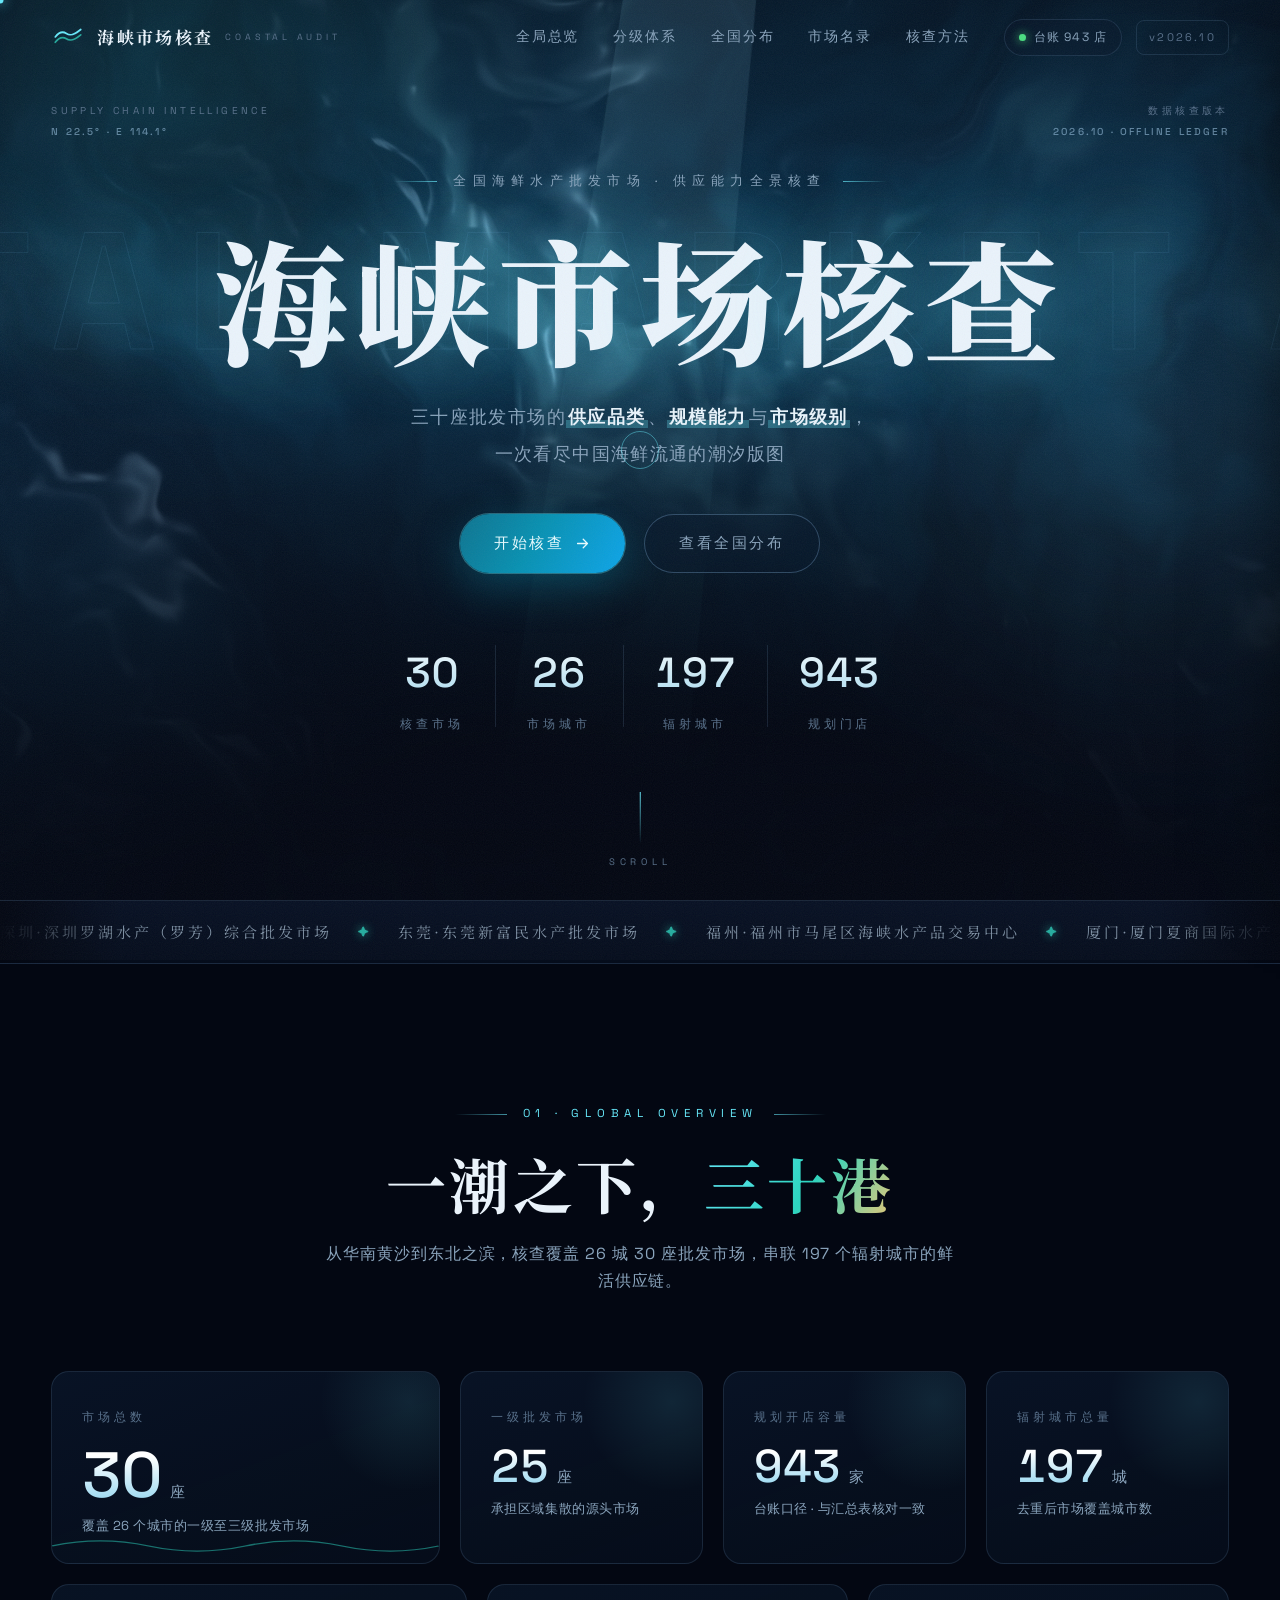
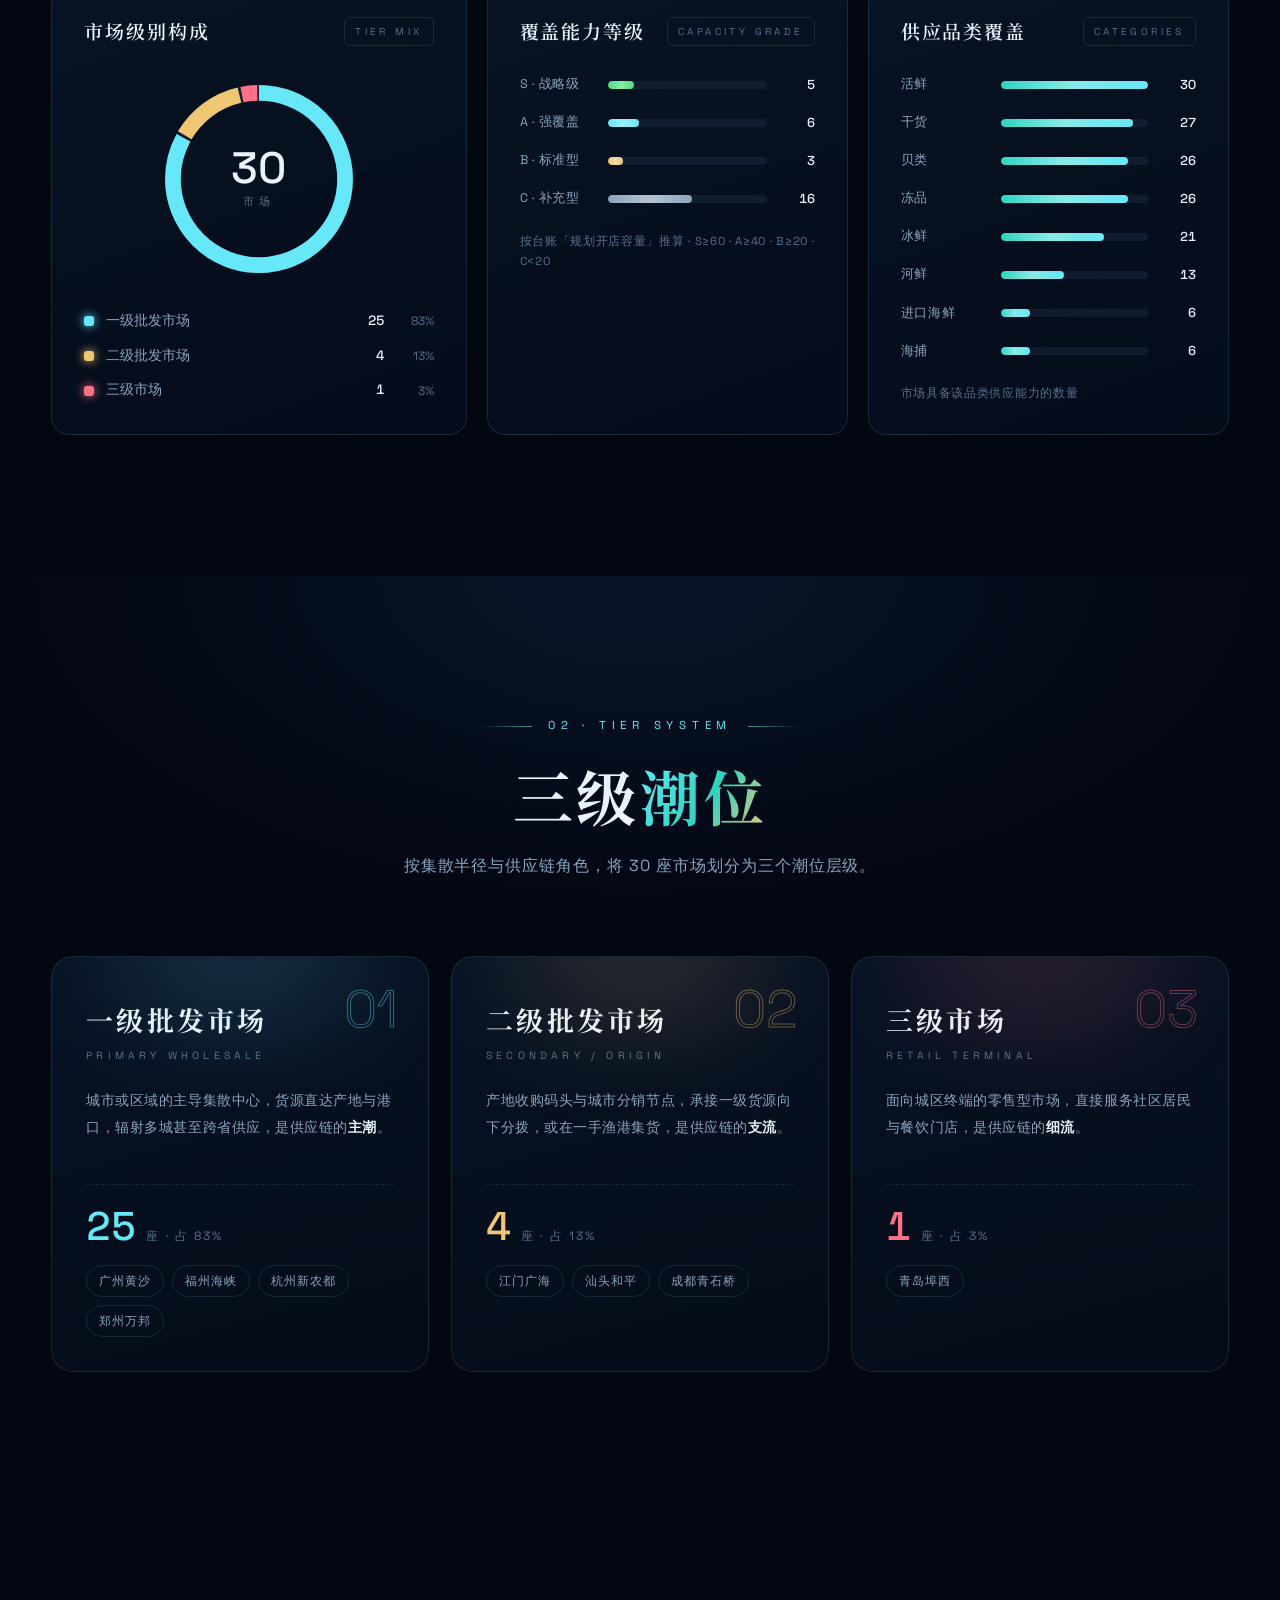
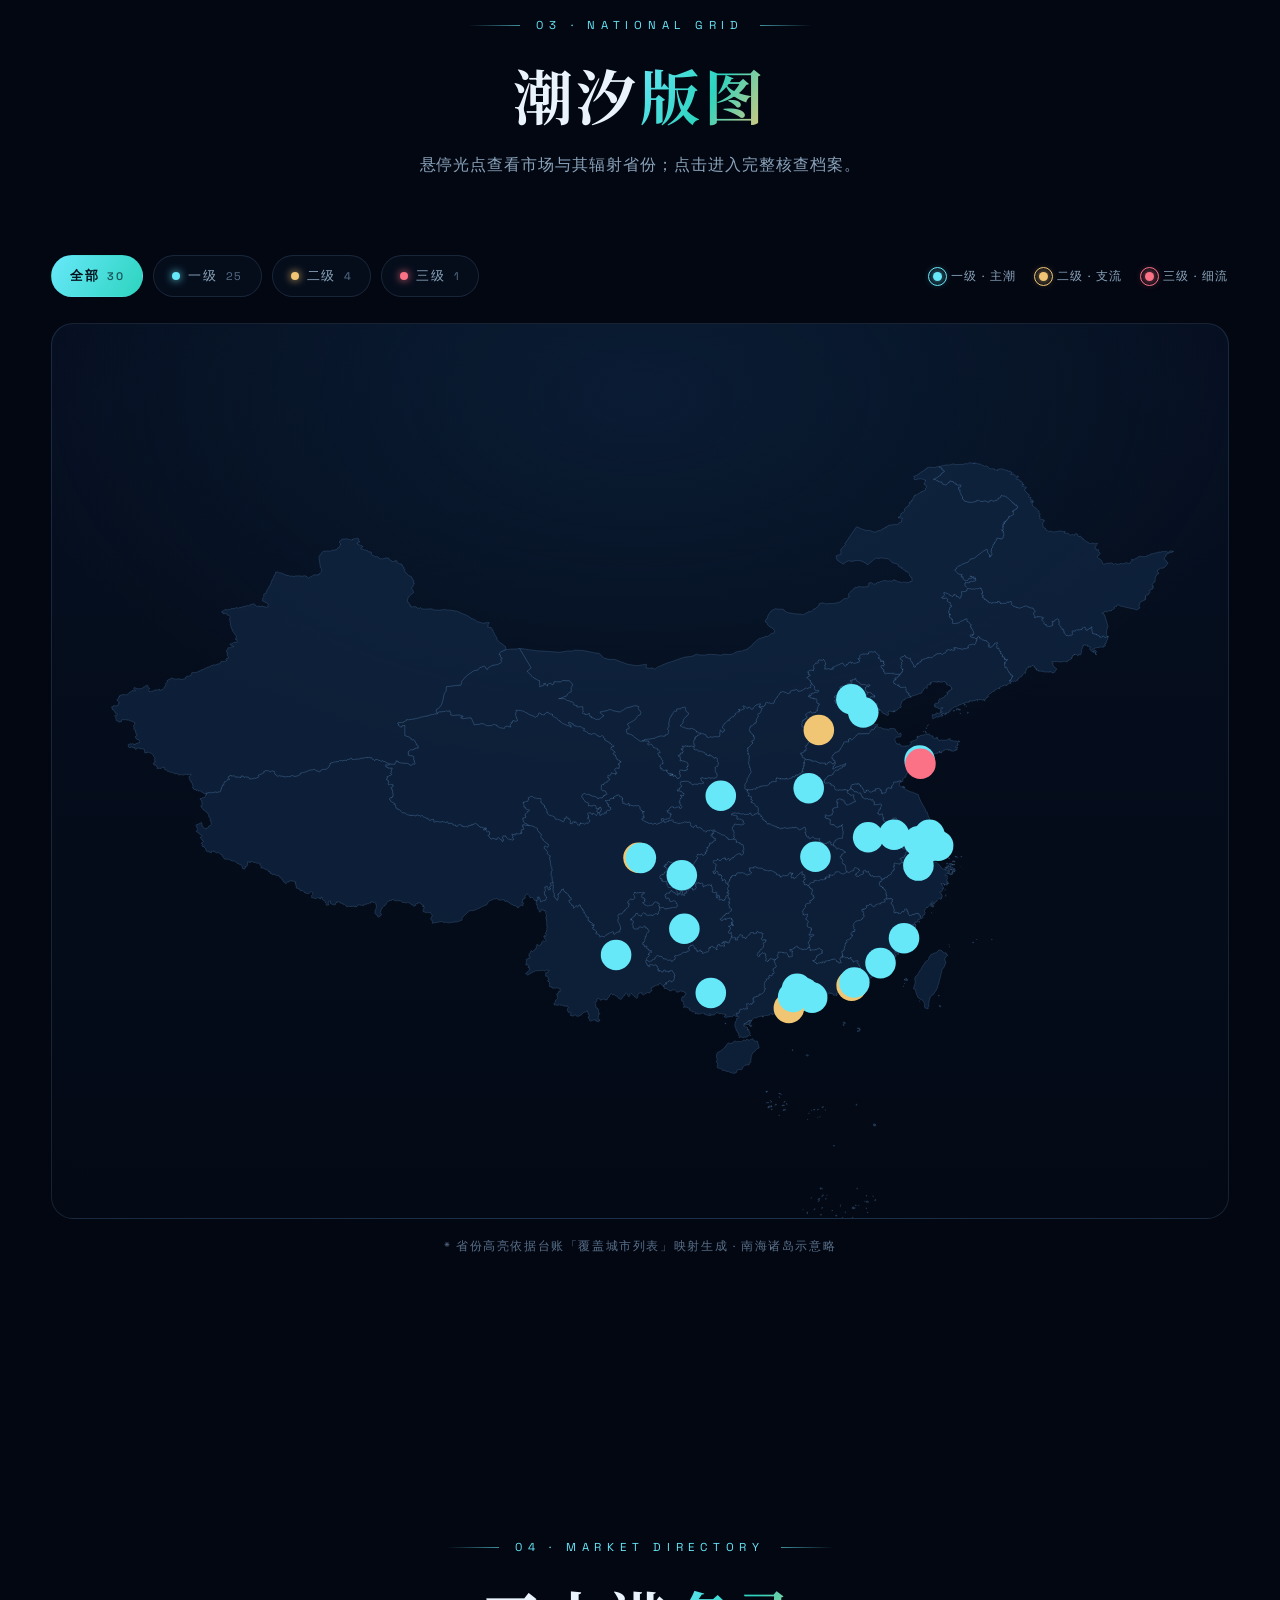
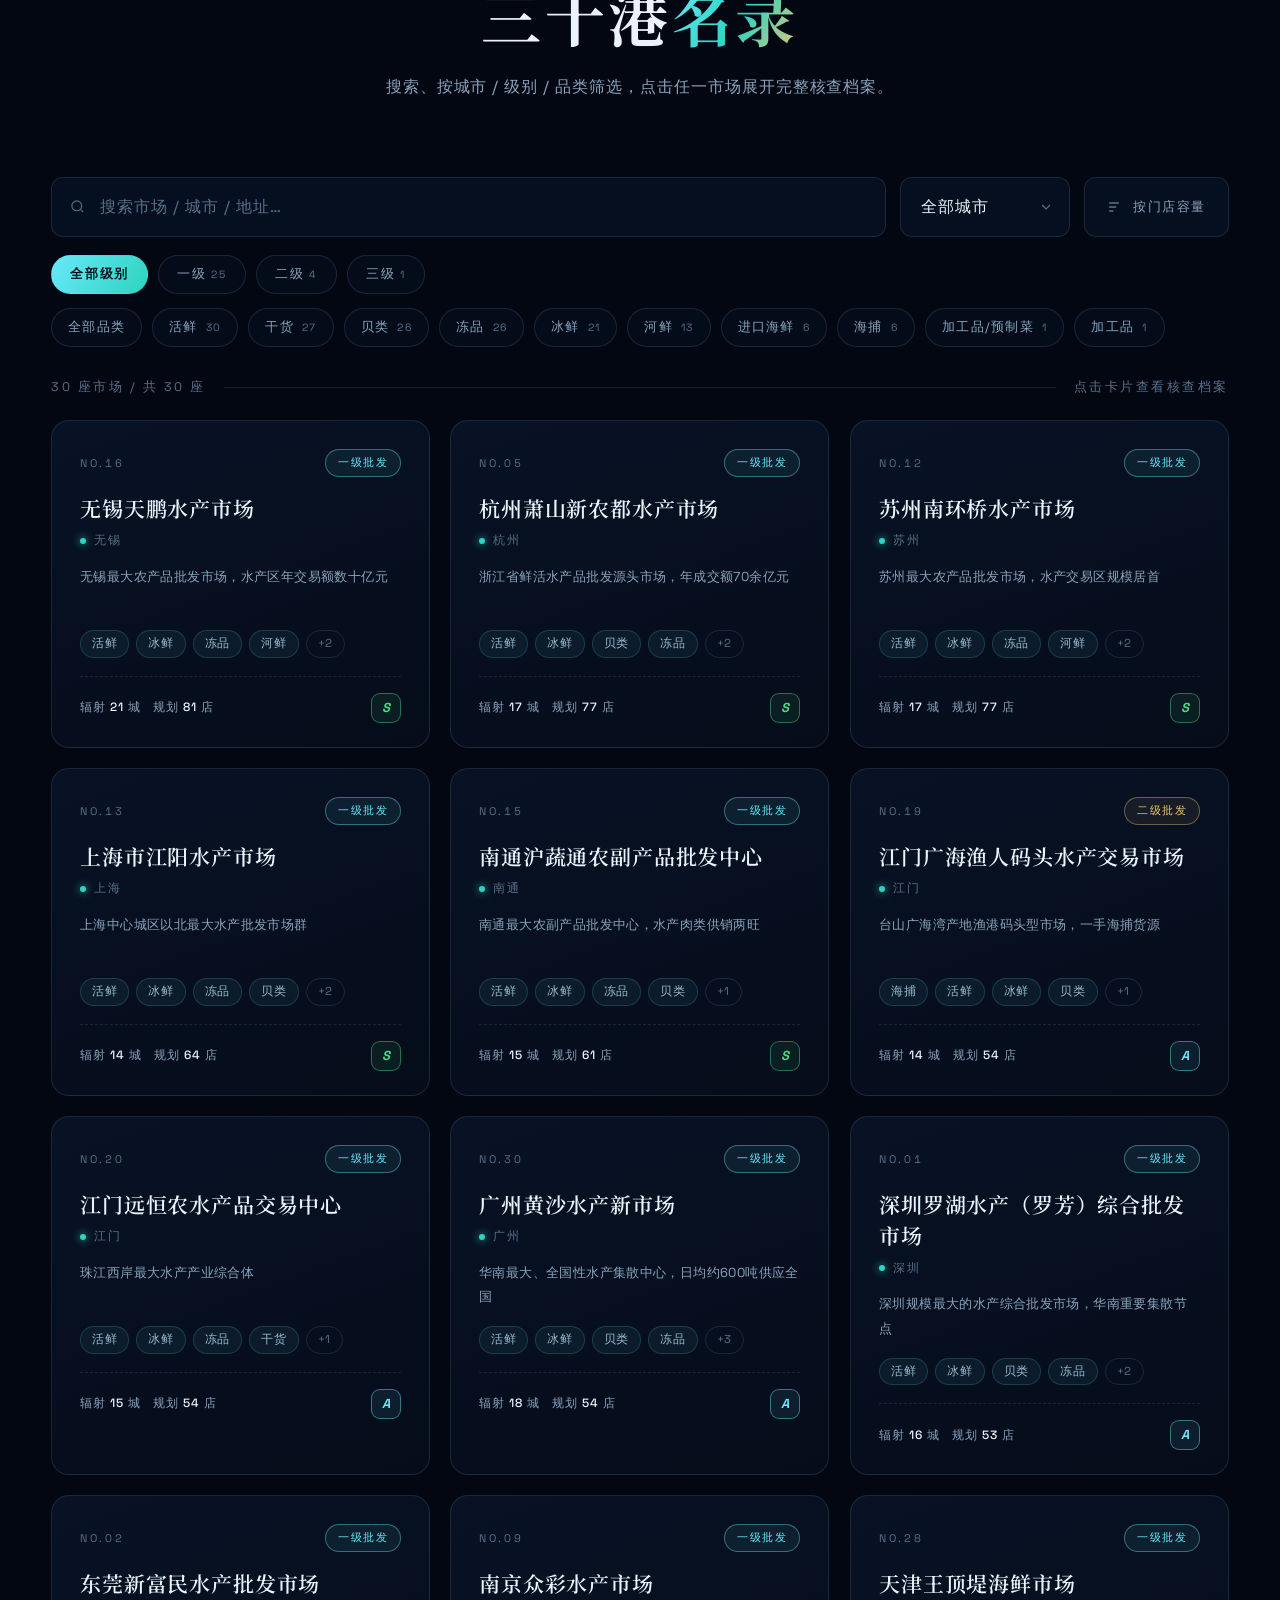
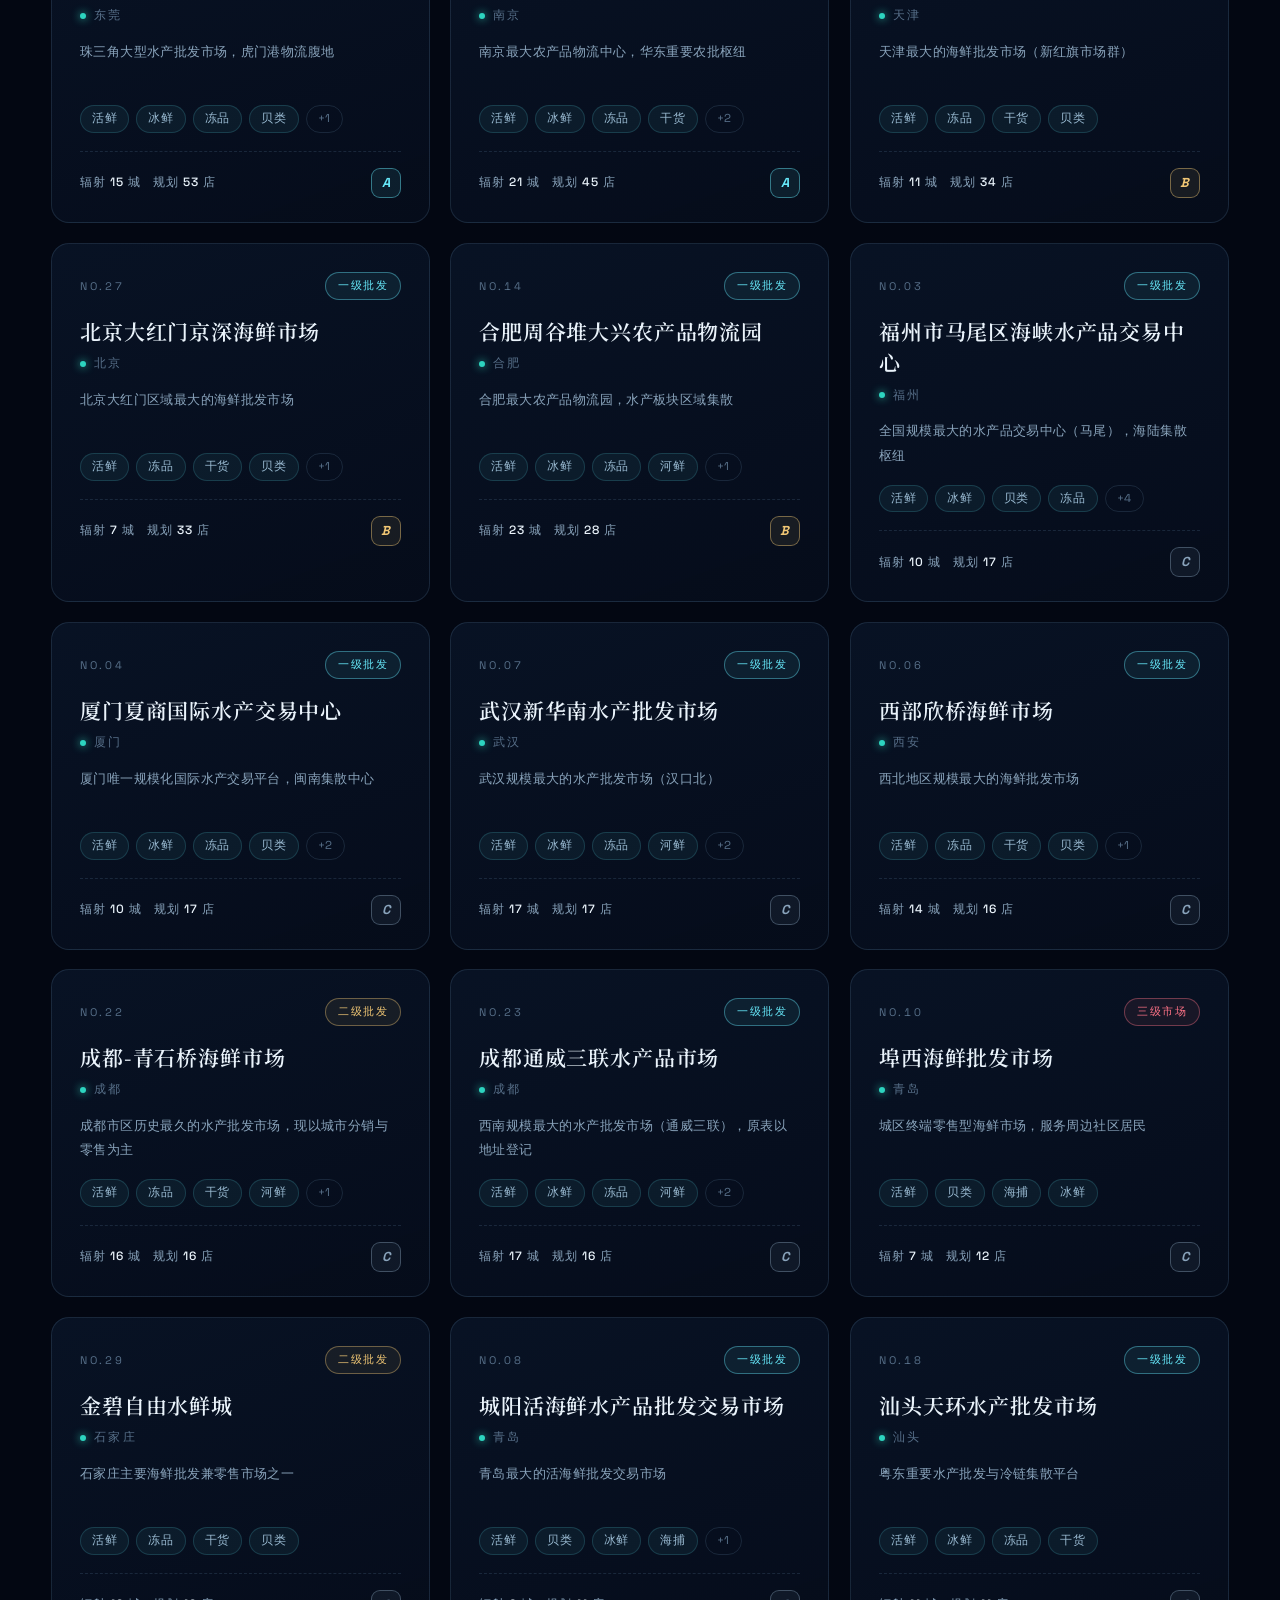
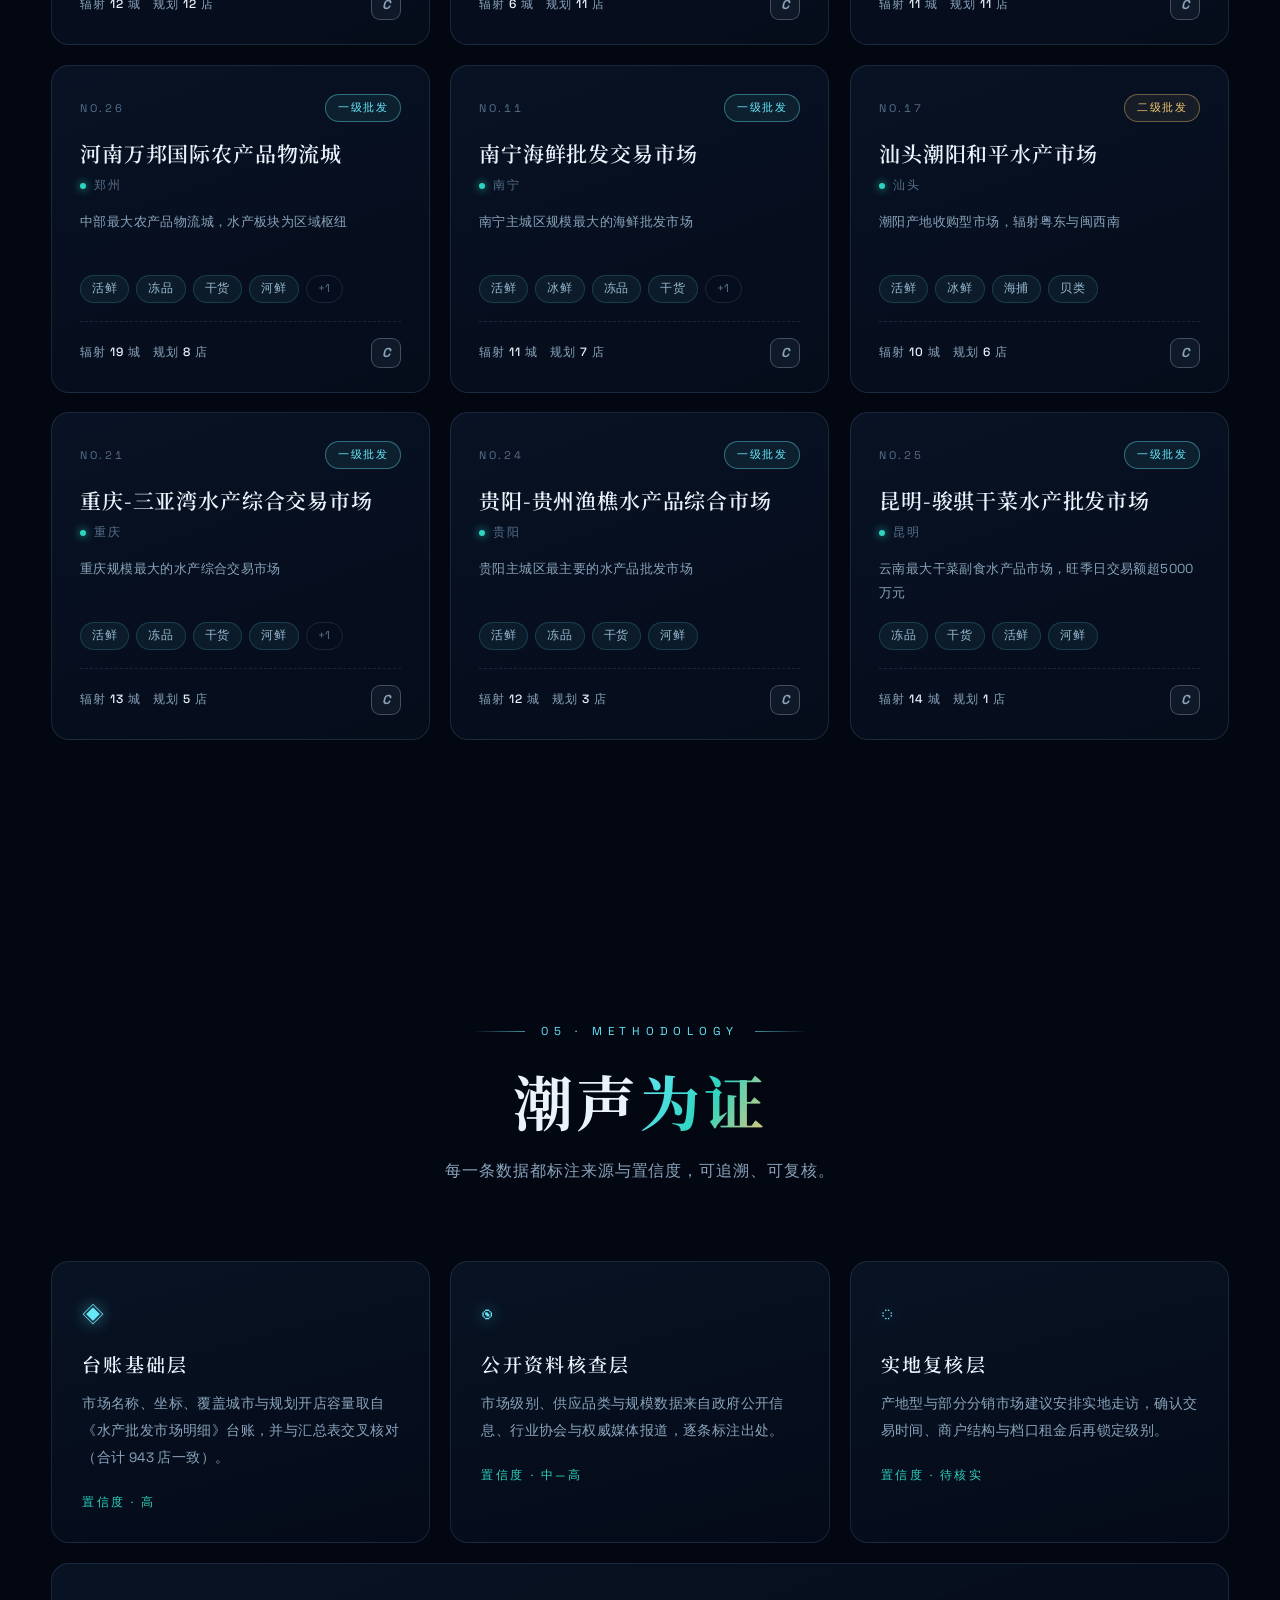
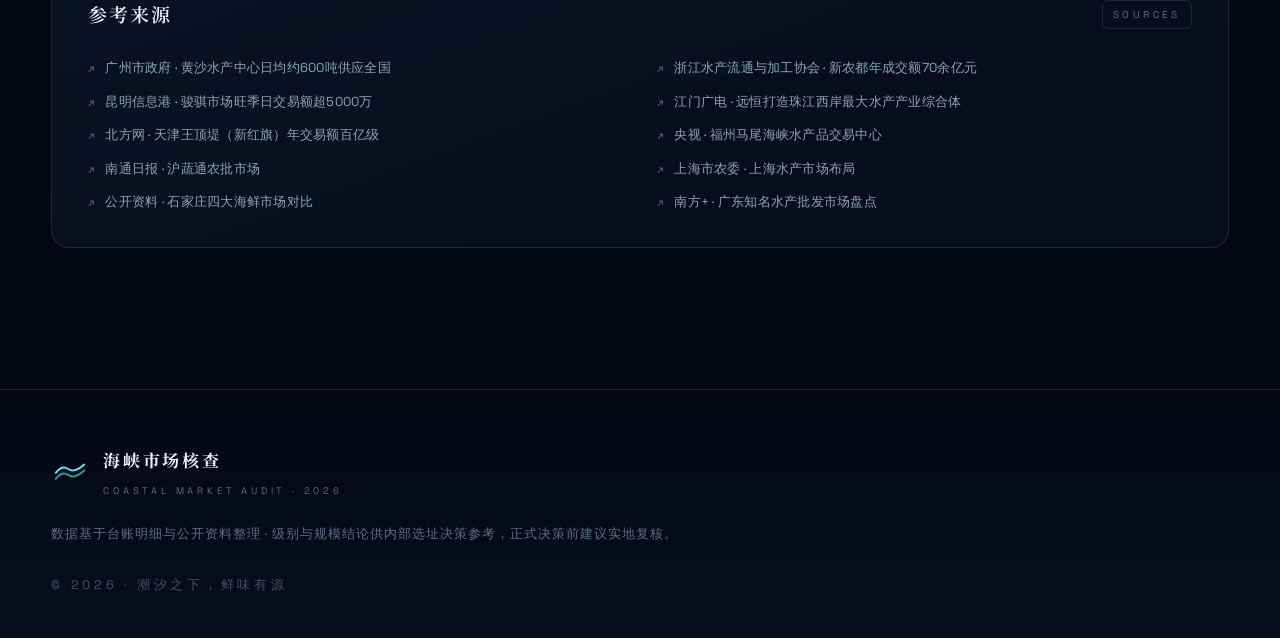
==== index.html @ becb154a "海峡市场核查：全国海鲜水产批发市场供应能力全景站" ====
<!doctype html>
<html lang="zh-CN">
<head>
<meta charset="utf-8">
<meta name="viewport" content="width=device-width, initial-scale=1, viewport-fit=cover">
<title>海峡市场核查 · 全国海鲜水产批发市场供应能力全景</title>
<meta name="description" content="全国 30 座海鲜水产批发市场核查：供应品类、规模能力与市场级别全景可视化。">
<meta name="theme-color" content="#030712">
<meta property="og:title" content="海峡市场核查 · 全国海鲜水产批发市场供应能力全景">
<meta property="og:description" content="30 座批发市场 · 供应品类 / 规模能力 / 市场级别全景可视化核查。">
<meta property="og:type" content="website">
<link rel="icon" href="data:image/svg+xml,%3Csvg xmlns='http://www.w3.org/2000/svg' viewBox='0 0 64 64'%3E%3Crect width='64' height='64' rx='14' fill='%23050d1c'/%3E%3Cpath d='M12 34c6-8 12-10 18-6s12 2 20-8' stroke='%2367e8f9' stroke-width='4' fill='none' stroke-linecap='round'/%3E%3Cpath d='M12 42c6-8 12-10 18-6s12 2 20-8' stroke='%232dd4bf' stroke-width='4' fill='none' stroke-linecap='round' opacity='.7'/%3E%3C/svg%3E">
<link rel="preconnect" href="https://fonts.googleapis.com">
<link rel="preconnect" href="https://fonts.gstatic.com" crossorigin>
<link href="https://fonts.googleapis.com/css2?family=Noto+Serif+SC:wght@400;500;600;700;900&family=Space+Grotesk:wght@300;400;500;600;700&display=swap" rel="stylesheet">
<link rel="stylesheet" href="assets/css/style.css">
</head>
<body class="is-loading">
<noscript><style>.reveal,.reveal-hero,.hero-title .ch{opacity:1!important;transform:none!important;filter:none!important}#preloader{display:none!important}</style></noscript>
<div id="grain" aria-hidden="true"></div>
<div id="cursor-dot" aria-hidden="true"></div>
<div id="cursor-ring" aria-hidden="true"></div>
<div id="progress" aria-hidden="true"><i></i></div>

<!-- ══════════ 预加载 ══════════ -->
<div id="preloader" aria-hidden="true">
  <div class="pre-mark">
    <svg viewBox="0 0 64 64"><path d="M8 30c7-9 14-11 21-6.5S43 27 56 16" /><path d="M8 40c7-9 14-11 21-6.5S43 37 56 26" /></svg>
  </div>
  <div class="pre-num"><span id="pre-count">0</span><em>%</em></div>
  <div class="pre-line"><i></i></div>
  <p class="pre-label">正在校准潮汐数据…</p>
</div>

<!-- ══════════ 导航 ══════════ -->
<header id="nav">
  <a class="brand" href="#hero" data-hover>
    <svg viewBox="0 0 64 64"><path d="M8 30c7-9 14-11 21-6.5S43 27 56 16" /><path d="M8 40c7-9 14-11 21-6.5S43 37 56 26" /></svg>
    <span class="brand-cn">海峡市场核查</span>
    <span class="brand-en">COASTAL&nbsp;AUDIT</span>
  </a>
  <nav class="nav-links" aria-label="主导航">
    <a href="#overview" data-hover>全局总览</a>
    <a href="#tiers" data-hover>分级体系</a>
    <a href="#map" data-hover>全国分布</a>
    <a href="#directory" data-hover>市场名录</a>
    <a href="#method" data-hover>核查方法</a>
  </nav>
  <div class="nav-right">
    <span class="nav-badge"><i></i>台账 943 店</span>
    <button class="nav-ver" data-hover>v2026.10</button>
  </div>
</header>

<main>
<!-- ══════════ HERO ══════════ -->
<section id="hero">
  <canvas id="ocean" aria-hidden="true"></canvas>
  <div class="hero-veil"></div>
  <div class="aurora a1" aria-hidden="true"></div>
  <div class="aurora a2" aria-hidden="true"></div>
  <div class="shaft" aria-hidden="true"></div>

  <div class="hero-hud hud-tl" aria-hidden="true">
    <span>SUPPLY CHAIN INTELLIGENCE</span><b>N 22.5° · E 114.1°</b>
  </div>
  <div class="hero-hud hud-tr" aria-hidden="true">
    <span>数据核查版本</span><b>2026.10 · OFFLINE LEDGER</b>
  </div>

  <div class="hero-content">
    <p class="hero-eyebrow reveal-hero" style="--d:.05s"><i></i>全国海鲜水产批发市场 · 供应能力全景核查<i></i></p>
    <h1 class="hero-title" id="hero-title" aria-label="海峡市场核查">海峡市场核查</h1>
    <p class="hero-sub reveal-hero" style="--d:.25s">三十座批发市场的<b>供应品类</b>、<b>规模能力</b>与<b>市场级别</b>，<br class="br-d">一次看尽中国海鲜流通的潮汐版图</p>
    <div class="hero-cta reveal-hero" style="--d:.4s">
      <a class="btn btn-primary magnetic" href="#overview" data-hover><span>开始核查</span><svg viewBox="0 0 24 24"><path d="M5 12h14M13 6l6 6-6 6"/></svg></a>
      <a class="btn btn-ghost magnetic" href="#map" data-hover><span>查看全国分布</span></a>
    </div>
    <div class="hero-stats reveal-hero" style="--d:.55s">
      <div class="hs"><b data-count="30">0</b><span>核查市场</span></div>
      <div class="hs"><b data-count="26">0</b><span>市场城市</span></div>
      <div class="hs"><b data-count="197">0</b><span>辐射城市</span></div>
      <div class="hs"><b data-count="943">0</b><span>规划门店</span></div>
    </div>
  </div>

  <div class="scroll-cue" aria-hidden="true"><span></span><em>SCROLL</em></div>
</section>

<!-- ══════════ 滚动横幅 ══════════ -->
<div class="marquee" aria-hidden="true">
  <div class="marquee-track" id="marquee-track"></div>
</div>

<!-- ══════════ 全局总览 ══════════ -->
<section id="overview" class="section">
  <header class="sec-head reveal">
    <p class="sec-kicker"><i></i>01 · GLOBAL OVERVIEW<i></i></p>
    <h2 class="sec-title">一潮之下，<em>三十港</em></h2>
    <p class="sec-sub">从华南黄沙到东北之滨，核查覆盖 26 城 30 座批发市场，串联 197 个辐射城市的鲜活供应链。</p>
  </header>

  <div class="kpi-grid">
    <article class="kpi kpi-big reveal" style="--d:0s">
      <span class="kpi-label">市场总数</span>
      <div class="kpi-num"><b data-count="30">0</b><i>座</i></div>
      <p>覆盖 26 个城市的一级至三级批发市场</p>
      <svg class="kpi-wave" viewBox="0 0 200 40" preserveAspectRatio="none"><path d="M0 20 Q 25 8 50 20 T 100 20 T 150 20 T 200 20" /></svg>
    </article>
    <article class="kpi reveal" style="--d:.08s">
      <span class="kpi-label">一级批发市场</span>
      <div class="kpi-num sm"><b data-count="25">0</b><i>座</i></div>
      <p>承担区域集散的源头市场</p>
    </article>
    <article class="kpi reveal" style="--d:.16s">
      <span class="kpi-label">规划开店容量</span>
      <div class="kpi-num sm"><b data-count="943">0</b><i>家</i></div>
      <p>台账口径 · 与汇总表核对一致</p>
    </article>
    <article class="kpi reveal" style="--d:.24s">
      <span class="kpi-label">辐射城市总量</span>
      <div class="kpi-num sm"><b data-count="197">0</b><i>城</i></div>
      <p>去重后市场覆盖城市数</p>
    </article>
  </div>

  <div class="ov-row">
    <article class="panel chart-panel reveal">
      <header class="panel-head"><h3>市场级别构成</h3><span class="panel-tag">TIER MIX</span></header>
      <div class="donut-wrap">
        <svg class="donut" viewBox="0 0 200 200" aria-hidden="true">
          <circle class="donut-bg" cx="100" cy="100" r="82"/>
          <circle class="donut-seg seg1" cx="100" cy="100" r="82"/>
          <circle class="donut-seg seg2" cx="100" cy="100" r="82"/>
          <circle class="donut-seg seg3" cx="100" cy="100" r="82"/>
        </svg>
        <div class="donut-center"><b data-count="30">0</b><span>市场</span></div>
      </div>
      <ul class="legend" id="tier-legend"></ul>
    </article>

    <article class="panel chart-panel reveal">
      <header class="panel-head"><h3>覆盖能力等级</h3><span class="panel-tag">CAPACITY GRADE</span></header>
      <div class="bars" id="grade-bars"></div>
      <p class="chart-note">按台账「规划开店容量」推算 · S≥60 · A≥40 · B≥20 · C&lt;20</p>
    </article>

    <article class="panel chart-panel reveal">
      <header class="panel-head"><h3>供应品类覆盖</h3><span class="panel-tag">CATEGORIES</span></header>
      <div class="bars thin" id="cat-bars"></div>
      <p class="chart-note">市场具备该品类供应能力的数量</p>
    </article>
  </div>
</section>

<!-- ══════════ 分级体系 ══════════ -->
<section id="tiers" class="section">
  <header class="sec-head reveal">
    <p class="sec-kicker"><i></i>02 · TIER SYSTEM<i></i></p>
    <h2 class="sec-title">三级<em>潮位</em></h2>
    <p class="sec-sub">按集散半径与供应链角色，将 30 座市场划分为三个潮位层级。</p>
  </header>
  <div class="tier-grid">
    <article class="tier-card t1 reveal" style="--d:0s">
      <div class="tc-num">01</div>
      <div class="tc-glow" aria-hidden="true"></div>
      <h3>一级批发市场</h3>
      <p class="tc-en">PRIMARY WHOLESALE</p>
      <p class="tc-desc">城市或区域的主导集散中心，货源直达产地与港口，辐射多城甚至跨省供应，是供应链的<b>主潮</b>。</p>
      <div class="tc-stats"><b data-count="25">0</b><span>座 · 占 83%</span></div>
      <div class="tc-tags"><span>广州黄沙</span><span>福州海峡</span><span>杭州新农都</span><span>郑州万邦</span></div>
    </article>
    <article class="tier-card t2 reveal" style="--d:.1s">
      <div class="tc-num">02</div>
      <div class="tc-glow" aria-hidden="true"></div>
      <h3>二级批发市场</h3>
      <p class="tc-en">SECONDARY / ORIGIN</p>
      <p class="tc-desc">产地收购码头与城市分销节点，承接一级货源向下分拨，或在一手渔港集货，是供应链的<b>支流</b>。</p>
      <div class="tc-stats"><b data-count="4">0</b><span>座 · 占 13%</span></div>
      <div class="tc-tags"><span>江门广海</span><span>汕头和平</span><span>成都青石桥</span></div>
    </article>
    <article class="tier-card t3 reveal" style="--d:.2s">
      <div class="tc-num">03</div>
      <div class="tc-glow" aria-hidden="true"></div>
      <h3>三级市场</h3>
      <p class="tc-en">RETAIL TERMINAL</p>
      <p class="tc-desc">面向城区终端的零售型市场，直接服务社区居民与餐饮门店，是供应链的<b>细流</b>。</p>
      <div class="tc-stats"><b data-count="1">0</b><span>座 · 占 3%</span></div>
      <div class="tc-tags"><span>青岛埠西</span></div>
    </article>
  </div>
</section>

<!-- ══════════ 全国分布 ══════════ -->
<section id="map" class="section">
  <header class="sec-head reveal">
    <p class="sec-kicker"><i></i>03 · NATIONAL GRID<i></i></p>
    <h2 class="sec-title">潮汐<em>版图</em></h2>
    <p class="sec-sub">悬停光点查看市场与其辐射省份；点击进入完整核查档案。</p>
  </header>

  <div class="map-toolbar reveal">
    <div class="map-filters" id="map-filters" role="tablist" aria-label="按级别筛选">
      <button class="mf active" data-tier="0">全部 <em>30</em></button>
      <button class="mf" data-tier="1"><i class="dot d1"></i>一级 <em>25</em></button>
      <button class="mf" data-tier="2"><i class="dot d2"></i>二级 <em>4</em></button>
      <button class="mf" data-tier="3"><i class="dot d3"></i>三级 <em>1</em></button>
    </div>
    <div class="map-legend">
      <span><i class="pulse p1"></i>一级 · 主潮</span>
      <span><i class="pulse p2"></i>二级 · 支流</span>
      <span><i class="pulse p3"></i>三级 · 细流</span>
    </div>
  </div>

  <div class="map-stage reveal">
    <svg id="map-svg" viewBox="0 0 1000 760" preserveAspectRatio="xMidYMid meet" role="img" aria-label="中国海鲜水产批发市场分布图"></svg>
    <div class="map-tooltip" id="map-tooltip" role="tooltip"></div>
    <div class="map-coverage-note" id="map-cover-note"><i></i>当前显示：<b id="map-cover-name">—</b> 的辐射省份</div>
  </div>
  <p class="map-hint reveal">* 省份高亮依据台账「覆盖城市列表」映射生成 · 南海诸岛示意略</p>
</section>

<!-- ══════════ 市场名录 ══════════ -->
<section id="directory" class="section">
  <header class="sec-head reveal">
    <p class="sec-kicker"><i></i>04 · MARKET DIRECTORY<i></i></p>
    <h2 class="sec-title">三十港<em>名录</em></h2>
    <p class="sec-sub">搜索、按城市 / 级别 / 品类筛选，点击任一市场展开完整核查档案。</p>
  </header>

  <div class="dir-controls reveal">
    <div class="search-box">
      <svg viewBox="0 0 24 24"><circle cx="11" cy="11" r="7"/><path d="M20 20l-3.5-3.5"/></svg>
      <input id="dir-search" type="search" placeholder="搜索市场 / 城市 / 地址…" autocomplete="off">
    </div>
    <div class="select-box">
      <select id="dir-city" aria-label="按城市筛选">
        <option value="">全部城市</option>
      </select>
      <svg viewBox="0 0 24 24"><path d="M6 9l6 6 6-6"/></svg>
    </div>
    <button class="dir-sort" id="dir-sort" data-hover aria-label="切换排序">
      <svg viewBox="0 0 24 24"><path d="M4 6h13M4 12h9M4 18h5"/></svg><span>按门店容量</span>
    </button>
  </div>
  <div class="dir-tiers reveal" id="dir-tier-filters">
    <button class="active" data-tier="0">全部级别</button>
    <button data-tier="1">一级 <em>25</em></button>
    <button data-tier="2">二级 <em>4</em></button>
    <button data-tier="3">三级 <em>1</em></button>
  </div>
  <div class="dir-cats reveal" id="dir-cat-filters" aria-label="按品类筛选"></div>

  <div class="dir-meta reveal"><span id="dir-count">30 座市场</span><span class="dir-meta-line"></span><span>点击卡片查看核查档案</span></div>
  <div class="dir-grid" id="dir-grid"></div>
</section>

<!-- ══════════ 核查方法 ══════════ -->
<section id="method" class="section">
  <header class="sec-head reveal">
    <p class="sec-kicker"><i></i>05 · METHODOLOGY<i></i></p>
    <h2 class="sec-title">潮声<em>为证</em></h2>
    <p class="sec-sub">每一条数据都标注来源与置信度，可追溯、可复核。</p>
  </header>
  <div class="method-grid">
    <article class="method-card reveal" style="--d:0s">
      <span class="m-ico">◈</span>
      <h3>台账基础层</h3>
      <p>市场名称、坐标、覆盖城市与规划开店容量取自《水产批发市场明细》台账，并与汇总表交叉核对（合计 943 店一致）。</p>
      <em>置信度 · 高</em>
    </article>
    <article class="method-card reveal" style="--d:.1s">
      <span class="m-ico">◉</span>
      <h3>公开资料核查层</h3>
      <p>市场级别、供应品类与规模数据来自政府公开信息、行业协会与权威媒体报道，逐条标注出处。</p>
      <em>置信度 · 中—高</em>
    </article>
    <article class="method-card reveal" style="--d:.2s">
      <span class="m-ico">◌</span>
      <h3>实地复核层</h3>
      <p>产地型与部分分销市场建议安排实地走访，确认交易时间、商户结构与档口租金后再锁定级别。</p>
      <em>置信度 · 待核实</em>
    </article>
  </div>
  <div class="sources panel reveal">
    <header class="panel-head"><h3>参考来源</h3><span class="panel-tag">SOURCES</span></header>
    <ul class="src-list">
      <li><a href="https://www.gz.gov.cn/ysgz/xwdt/ysdt/content/mpost_10695079.html" target="_blank" rel="noopener">广州市政府 · 黄沙水产中心日均约600吨供应全国</a></li>
      <li><a href="http://www.zjscxh.com/site/site04195/upfile/202506/2025061839684905.pdf" target="_blank" rel="noopener">浙江水产流通与加工协会 · 新农都年成交额70余亿元</a></li>
      <li><a href="https://kunming.cn/news/c/2026-01-31/14015010.shtml" target="_blank" rel="noopener">昆明信息港 · 骏骐市场旺季日交易额超5000万</a></li>
      <li><a href="https://xmapi.jmtv.cn/web/news/content/286690/1?share=1" target="_blank" rel="noopener">江门广电 · 远恒打造珠江西岸最大水产产业综合体</a></li>
      <li><a href="http://news.enorth.com.cn/system/2009/08/11/004156299.shtml" target="_blank" rel="noopener">北方网 · 天津王顶堤（新红旗）年交易额百亿级</a></li>
      <li><a href="https://local.cctv.cn/2025/10/16/ARTI2qile1p2XnLlyhmhyYKW251016.shtml" target="_blank" rel="noopener">央视 · 福州马尾海峡水产品交易中心</a></li>
      <li><a href="http://www.zgnt.net/content/2025-05/03/content_3260394.htm" target="_blank" rel="noopener">南通日报 · 沪蔬通农批市场</a></li>
      <li><a href="https://nyncw.sh.gov.cn/mtbd/20180705/0009-23849.html" target="_blank" rel="noopener">上海市农委 · 上海水产市场布局</a></li>
      <li><a href="https://www.sina.cn/news/article/comos_nisinhk7818754.html" target="_blank" rel="noopener">公开资料 · 石家庄四大海鲜市场对比</a></li>
      <li><a href="http://static.nfapp.southcn.com/content/201706/11/c475559.html" target="_blank" rel="noopener">南方+ · 广东知名水产批发市场盘点</a></li>
    </ul>
  </div>
</section>
</main>

<footer id="footer">
  <div class="foot-brand">
    <svg viewBox="0 0 64 64"><path d="M8 30c7-9 14-11 21-6.5S43 27 56 16" /><path d="M8 40c7-9 14-11 21-6.5S43 37 56 26" /></svg>
    <div><b>海峡市场核查</b><span>COASTAL MARKET AUDIT · 2026</span></div>
  </div>
  <p>数据基于台账明细与公开资料整理 · 级别与规模结论供内部选址决策参考，正式决策前建议实地复核。</p>
  <p class="foot-copy">© 2026 · 潮汐之下，鲜味有源</p>
</footer>

<!-- ══════════ 市场档案抽屉 ══════════ -->
<div id="drawer-backdrop" aria-hidden="true"></div>
<aside id="drawer" role="dialog" aria-modal="true" aria-labelledby="drawer-title">
  <button class="drawer-close" id="drawer-close" aria-label="关闭" data-hover>
    <svg viewBox="0 0 24 24"><path d="M5 5l14 14M19 5L5 19"/></svg>
  </button>
  <div class="drawer-body" id="drawer-body"></div>
</aside>

<button id="toTop" aria-label="回到顶部" data-hover><svg viewBox="0 0 24 24"><path d="M12 19V5M6 11l6-6 6 6"/></svg></button>

<script src="assets/js/china-geo.js"></script>
<script src="assets/js/data.js"></script>
<script src="assets/js/ocean.js"></script>
<script src="assets/js/app.js"></script>
</body>
</html>
---- assets/css/style.css ----
/* ═══════════════════════════════════════════════════════════════
   海峡市场核查 · Coastal Market Audit
   设计语言：深海夜色 × 生物荧光 × 潮汐光影
   ═══════════════════════════════════════════════════════════════ */

:root{
  --bg:#030712; --bg2:#050d1c; --bg3:#081226;
  --panel:rgba(10,24,44,.5); --panel-solid:#0a1626;
  --line:rgba(140,190,235,.14); --line-strong:rgba(140,190,235,.3);
  --text:#eaf3fb; --muted:#8aa4bc; --dim:#58708a;
  --cyan:#67e8f9; --teal:#2dd4bf; --jade:#4ade80; --gold:#f0c674; --coral:#fb7185;
  --t1:#67e8f9; --t2:#f0c674; --t3:#fb7185;
  --grade-s:#4ade80; --grade-a:#67e8f9; --grade-b:#f0c674; --grade-c:#8aa4bc;
  --serif:"Noto Serif SC","Songti SC","STSong","SimSun",serif;
  --sans:"Space Grotesk","PingFang SC","Hiragino Sans GB","Microsoft YaHei",sans-serif;
  --ease:cubic-bezier(.22,1,.36,1);
  --ease-io:cubic-bezier(.65,.05,.36,1);
  --maxw:1280px;
  --nav-h:76px;
  --r:18px;
}

/* ---------- reset ---------- */
*,*::before,*::after{box-sizing:border-box;margin:0;padding:0}
html{scroll-behavior:smooth;-webkit-text-size-adjust:100%}
body{
  background:var(--bg);color:var(--text);
  font-family:var(--sans);font-size:16px;line-height:1.7;
  overflow-x:hidden;min-height:100vh;
  -webkit-font-smoothing:antialiased;text-rendering:optimizeLegibility;
}
body.is-loading{overflow:hidden}
img,svg,canvas{display:block;max-width:100%}
a{color:inherit;text-decoration:none}
button{font:inherit;color:inherit;background:none;border:0;cursor:pointer}
input,select{font:inherit;color:inherit}
ul,ol{list-style:none}
::selection{background:rgba(103,232,249,.28);color:#fff}
:focus-visible{outline:2px solid var(--cyan);outline-offset:3px;border-radius:6px}

/* 滚动条 */
::-webkit-scrollbar{width:10px}
::-webkit-scrollbar-track{background:#050b16}
::-webkit-scrollbar-thumb{background:linear-gradient(180deg,#123, #1b3a55);border-radius:8px;border:2px solid #050b16}
::-webkit-scrollbar-thumb:hover{background:#24567c}

/* ---------- 胶片颗粒 ---------- */
#grain{
  position:fixed;inset:-60px;z-index:2000;pointer-events:none;opacity:.055;
  background-image:url("data:image/svg+xml,%3Csvg xmlns='http://www.w3.org/2000/svg' width='240' height='240'%3E%3Cfilter id='n'%3E%3CfeTurbulence type='fractalNoise' baseFrequency='0.9' numOctaves='2' stitchTiles='stitch'/%3E%3C/filter%3E%3Crect width='100%25' height='100%25' filter='url(%23n)'/%3E%3C/svg%3E");
  animation:grain 7s steps(8) infinite;
}
@keyframes grain{
  0%,100%{transform:translate(0,0)}12.5%{transform:translate(-24px,14px)}
  25%{transform:translate(18px,-20px)}37.5%{transform:translate(-12px,-26px)}
  50%{transform:translate(26px,10px)}62.5%{transform:translate(-20px,24px)}
  75%{transform:translate(14px,-12px)}87.5%{transform:translate(-26px,-8px)}
}

/* ---------- 自定义光标 ---------- */
#cursor-dot,#cursor-ring{position:fixed;top:0;left:0;z-index:3000;pointer-events:none;border-radius:50%}
#cursor-dot{width:7px;height:7px;background:var(--cyan);box-shadow:0 0 12px rgba(103,232,249,.9);transform:translate(-50%,-50%)}
#cursor-ring{
  width:38px;height:38px;border:1px solid rgba(103,232,249,.45);
  transform:translate(-50%,-50%);transition:width .35s var(--ease),height .35s var(--ease),
  border-color .35s,background .35s;
}
body.cursor-big #cursor-ring{width:74px;height:74px;border-color:rgba(103,232,249,.8);background:rgba(103,232,249,.06)}
body.cursor-hide #cursor-dot,body.cursor-hide #cursor-ring{opacity:0}
@media(pointer:coarse){#cursor-dot,#cursor-ring{display:none}}

/* ---------- 阅读进度 ---------- */
#progress{position:fixed;top:0;left:0;right:0;height:2px;z-index:1500;pointer-events:none}
#progress i{display:block;height:100%;width:0;
  background:linear-gradient(90deg,var(--teal),var(--cyan),var(--gold));box-shadow:0 0 14px rgba(103,232,249,.8)}

/* ---------- 预加载 ---------- */
#preloader{
  position:fixed;inset:0;z-index:4000;background:#030712;display:flex;flex-direction:column;
  align-items:center;justify-content:center;gap:26px;
  transition:opacity .7s var(--ease),visibility .7s;
}
#preloader.done{opacity:0;visibility:hidden}
.pre-mark{width:64px;height:64px;position:relative}
.pre-mark svg{width:100%;height:100%;fill:none;stroke:var(--cyan);stroke-width:3.4;stroke-linecap:round}
.pre-mark svg path{stroke-dasharray:120;stroke-dashoffset:120;animation:draw 1.6s var(--ease) forwards}
.pre-mark svg path:last-child{stroke:var(--teal);animation-delay:.25s;opacity:.8}
@keyframes draw{to{stroke-dashoffset:0}}
.pre-num{font-size:clamp(44px,8vw,72px);font-weight:300;letter-spacing:.06em;display:flex;align-items:baseline;gap:2px}
.pre-num em{font-size:.35em;color:var(--cyan);font-style:normal}
.pre-num span{font-variant-numeric:tabular-nums;min-width:2.2ch;text-align:right}
.pre-line{width:min(320px,60vw);height:1px;background:rgba(140,190,235,.16);overflow:hidden}
.pre-line i{display:block;height:100%;width:0;background:linear-gradient(90deg,var(--teal),var(--cyan));transition:width .2s}
.pre-label{font-size:12px;letter-spacing:.5em;color:var(--dim);text-transform:uppercase}

/* ---------- 导航 ---------- */
#nav{
  position:fixed;top:0;left:0;right:0;z-index:1000;height:var(--nav-h);
  display:flex;align-items:center;gap:32px;padding:0 clamp(20px,4vw,56px);
  transition:background .5s,backdrop-filter .5s,border-color .5s,transform .5s var(--ease);
  border-bottom:1px solid transparent;
}
#nav.scrolled{background:rgba(3,10,20,.72);backdrop-filter:blur(18px) saturate(1.3);-webkit-backdrop-filter:blur(18px) saturate(1.3);border-color:var(--line)}
#nav.hidden{transform:translateY(-110%)}
.brand{display:flex;align-items:center;gap:12px;margin-right:auto}
.brand svg{width:34px;height:34px;fill:none;stroke:var(--cyan);stroke-width:3.2;stroke-linecap:round}
.brand svg path:last-child{stroke:var(--teal);opacity:.75}
.brand-cn{font-family:var(--serif);font-weight:700;font-size:17px;letter-spacing:.14em}
.brand-en{font-size:9px;letter-spacing:.42em;color:var(--dim);text-transform:uppercase}
.nav-links{display:flex;gap:30px}
.nav-links a{font-size:13.5px;color:var(--muted);letter-spacing:.14em;position:relative;padding:6px 2px;transition:color .3s}
.nav-links a::after{content:"";position:absolute;left:0;bottom:0;height:1px;width:0;background:linear-gradient(90deg,var(--cyan),var(--teal));transition:width .4s var(--ease)}
.nav-links a:hover{color:var(--text)}
.nav-links a:hover::after{width:100%}
.nav-right{display:flex;align-items:center;gap:14px}
.nav-badge{display:flex;align-items:center;gap:8px;font-size:12px;color:var(--muted);letter-spacing:.1em;
  border:1px solid var(--line);padding:7px 14px;border-radius:99px;background:rgba(10,24,44,.4)}
.nav-badge i{width:7px;height:7px;border-radius:50%;background:var(--jade);box-shadow:0 0 10px var(--jade);animation:blink 2.4s infinite}
@keyframes blink{0%,100%{opacity:1}50%{opacity:.35}}
.nav-ver{font-size:11px;letter-spacing:.2em;color:var(--dim);border:1px solid var(--line);padding:7px 12px;border-radius:8px;transition:.3s}
.nav-ver:hover{color:var(--cyan);border-color:var(--cyan)}

/* ---------- HERO ---------- */
#hero{position:relative;min-height:100vh;min-height:100svh;display:flex;align-items:center;justify-content:center;overflow:hidden}
#ocean{position:absolute;inset:0;width:100%;height:100%}
.hero-veil{position:absolute;inset:0;pointer-events:none;
  background:
    radial-gradient(120% 90% at 50% 108%,rgba(3,7,18,.96) 30%,rgba(3,7,18,.55) 58%,rgba(3,7,18,.15) 75%,transparent 100%),
    linear-gradient(180deg,rgba(3,7,18,.66) 0%,rgba(3,7,18,.12) 34%,rgba(3,7,18,.28) 62%,rgba(3,7,18,.92) 96%);
}
.aurora{position:absolute;border-radius:50%;filter:blur(90px);opacity:.5;pointer-events:none;mix-blend-mode:screen}
.a1{width:56vw;height:56vw;left:-14vw;top:-22vw;background:radial-gradient(circle,rgba(45,212,191,.28),transparent 62%);animation:drift1 22s ease-in-out infinite alternate}
.a2{width:52vw;height:52vw;right:-16vw;top:6vw;background:radial-gradient(circle,rgba(103,232,249,.2),transparent 62%);animation:drift2 26s ease-in-out infinite alternate}
@keyframes drift1{to{transform:translate(9vw,7vh) scale(1.12)}}
@keyframes drift2{to{transform:translate(-8vw,-6vh) scale(1.08)}}
.shaft{
  position:absolute;left:50%;top:-30%;width:min(720px,86vw);height:150%;transform:translateX(-50%) rotate(7deg);
  background:linear-gradient(180deg,rgba(160,225,255,.16),rgba(103,232,249,.03) 55%,transparent 78%);
  clip-path:polygon(42% 0,58% 0,64% 100%,36% 100%);mix-blend-mode:screen;animation:shaft 11s ease-in-out infinite alternate;pointer-events:none;
}
@keyframes shaft{from{opacity:.5}to{opacity:.95}}
.hero-hud{position:absolute;top:calc(var(--nav-h) + 26px);display:flex;flex-direction:column;gap:4px;
  font-size:10px;letter-spacing:.34em;color:var(--dim);text-transform:uppercase;pointer-events:none}
.hero-hud b{color:rgba(170,210,240,.55);font-weight:500;letter-spacing:.22em}
.hud-tl{left:clamp(20px,4vw,56px)}
.hud-tr{right:clamp(20px,4vw,56px);text-align:right}
.hero-content{position:relative;z-index:3;text-align:center;padding:calc(var(--nav-h) + 20px) 24px 90px;max-width:1100px}
.hero-eyebrow{display:flex;align-items:center;justify-content:center;gap:16px;
  font-size:12.5px;letter-spacing:.5em;color:var(--muted);text-transform:uppercase}
.hero-eyebrow i{width:44px;height:1px;background:linear-gradient(90deg,transparent,var(--cyan));opacity:.7}
.hero-eyebrow i:last-child{background:linear-gradient(90deg,var(--cyan),transparent)}
.hero-title{
  position:relative;font-family:var(--serif);font-weight:900;
  font-size:clamp(56px,10.5vw,148px);line-height:1.12;letter-spacing:.06em;margin:30px 0 26px;
  text-shadow:0 0 80px rgba(103,232,249,.28);
}
.hero-title::before{
  content:"COASTAL MARKET AUDIT";position:absolute;left:50%;top:46%;transform:translate(-50%,-50%);
  font-family:var(--sans);font-size:clamp(60px,13vw,190px);font-weight:700;letter-spacing:.18em;white-space:nowrap;
  color:transparent;-webkit-text-stroke:1px rgba(120,190,235,.1);z-index:-1;pointer-events:none;
}
.hero-title .ch{display:inline-block;transform:translateY(118%) rotate(7deg);opacity:0;filter:blur(14px);
  transition:transform 1s var(--ease),opacity .9s,filter .9s;transition-delay:calc(var(--i)*70ms + .2s)}
body.ready .hero-title .ch{transform:translateY(0) rotate(0);opacity:1;filter:blur(0)}
.hero-sub{font-size:clamp(14.5px,1.6vw,17.5px);color:var(--muted);letter-spacing:.08em;line-height:2.1}
.hero-sub b{color:var(--text);font-weight:600;background:linear-gradient(180deg,transparent 62%,rgba(103,232,249,.28) 62%);padding:0 2px}
.hero-cta{display:flex;gap:18px;justify-content:center;margin-top:42px;flex-wrap:wrap}
.btn{position:relative;display:inline-flex;align-items:center;gap:10px;padding:16px 34px;border-radius:99px;
  font-size:14.5px;letter-spacing:.18em;overflow:hidden;transition:transform .3s var(--ease),box-shadow .3s;will-change:transform}
.btn svg{width:17px;height:17px;fill:none;stroke:currentColor;stroke-width:1.8;stroke-linecap:round;stroke-linejoin:round;transition:transform .35s var(--ease)}
.btn-primary{background:linear-gradient(120deg,#0e7490,#0891b2 45%,#0ea5e9);color:#eafcff;
  box-shadow:0 0 0 1px rgba(103,232,249,.35),0 12px 44px rgba(8,145,178,.36)}
.btn-primary::before{content:"";position:absolute;inset:0;background:linear-gradient(110deg,transparent 30%,rgba(255,255,255,.34) 50%,transparent 70%);
  transform:translateX(-130%);transition:transform .7s var(--ease)}
.btn-primary:hover::before{transform:translateX(130%)}
.btn-primary:hover{box-shadow:0 0 0 1px rgba(103,232,249,.6),0 16px 56px rgba(8,145,178,.5)}
.btn-primary:hover svg{transform:translateX(4px)}
.btn-ghost{border:1px solid var(--line-strong);color:var(--muted);background:rgba(10,24,44,.35);backdrop-filter:blur(8px);-webkit-backdrop-filter:blur(8px)}
.btn-ghost:hover{color:var(--text);border-color:var(--cyan);box-shadow:0 0 30px rgba(103,232,249,.14)}
.hero-stats{display:flex;gap:clamp(28px,5vw,72px);justify-content:center;margin-top:64px;flex-wrap:wrap}
.hs{display:flex;flex-direction:column;align-items:center;gap:6px;position:relative}
.hs:not(:last-child)::after{content:"";position:absolute;right:calc(-1*clamp(14px,2.5vw,36px) - 1px);top:8%;height:84%;width:1px;background:var(--line)}
.hs b{font-size:clamp(26px,3.4vw,42px);font-weight:500;font-variant-numeric:tabular-nums;letter-spacing:.02em;
  background:linear-gradient(180deg,#fff,#9fd8ef);-webkit-background-clip:text;background-clip:text;color:transparent}
.hs span{font-size:12px;letter-spacing:.32em;color:var(--dim)}
.scroll-cue{position:absolute;left:50%;bottom:30px;transform:translateX(-50%);z-index:3;display:flex;flex-direction:column;align-items:center;gap:10px;pointer-events:none}
.scroll-cue span{width:1px;height:52px;background:linear-gradient(180deg,var(--cyan),transparent);position:relative;overflow:hidden}
.scroll-cue span::after{content:"";position:absolute;top:-40%;left:0;width:100%;height:40%;background:#fff;animation:cue 2s var(--ease) infinite}
@keyframes cue{to{top:110%}}
.scroll-cue em{font-size:9.5px;letter-spacing:.5em;color:var(--dim);font-style:normal}
.reveal-hero{opacity:0;transform:translateY(26px);transition:opacity .9s var(--ease) var(--d),transform .9s var(--ease) var(--d)}
body.ready .reveal-hero{opacity:1;transform:none}

/* ---------- 滚动横幅 ---------- */
.marquee{position:relative;border-top:1px solid var(--line);border-bottom:1px solid var(--line);
  background:linear-gradient(180deg,rgba(8,18,38,.9),rgba(5,13,28,.94));overflow:hidden;padding:18px 0}
.marquee::before,.marquee::after{content:"";position:absolute;top:0;bottom:0;width:120px;z-index:2;pointer-events:none}
.marquee::before{left:0;background:linear-gradient(90deg,var(--bg),transparent)}
.marquee::after{right:0;background:linear-gradient(-90deg,var(--bg),transparent)}
.marquee-track{display:flex;gap:0;width:max-content;animation:marquee 46s linear infinite}
.marquee:hover .marquee-track{animation-play-state:paused}
.mq{display:flex;align-items:center;gap:26px;padding-right:26px;white-space:nowrap;
  font-family:var(--serif);font-size:15px;letter-spacing:.2em;color:rgba(200,225,245,.62)}
.mq i{color:var(--teal);font-style:normal;font-size:11px;opacity:.8;text-shadow:0 0 10px rgba(45,212,191,.8)}
@keyframes marquee{to{transform:translateX(-50%)}}

/* ---------- 通用区块 ---------- */
.section{max-width:var(--maxw);margin:0 auto;padding:clamp(90px,11vw,160px) clamp(20px,4vw,56px)}
.sec-head{text-align:center;margin-bottom:clamp(48px,6vw,84px)}
.sec-kicker{display:flex;align-items:center;justify-content:center;gap:16px;font-size:11.5px;letter-spacing:.5em;color:var(--cyan);text-transform:uppercase}
.sec-kicker i{width:52px;height:1px;background:linear-gradient(90deg,transparent,var(--cyan));opacity:.6}
.sec-kicker i:last-child{background:linear-gradient(90deg,var(--cyan),transparent)}
.sec-title{font-family:var(--serif);font-weight:700;font-size:clamp(34px,5.2vw,60px);letter-spacing:.06em;line-height:1.3;margin:20px 0 18px}
.sec-title em{font-style:normal;background:linear-gradient(120deg,var(--cyan),var(--teal) 55%,var(--gold));-webkit-background-clip:text;background-clip:text;color:transparent}
.sec-sub{color:var(--muted);font-size:clamp(14px,1.4vw,16px);letter-spacing:.06em;max-width:640px;margin:0 auto}

/* 滚动显现 */
.reveal{opacity:0;transform:translateY(44px);transition:opacity 1s var(--ease) var(--d,0s),transform 1s var(--ease) var(--d,0s)}
.reveal.in{opacity:1;transform:none}

/* ---------- 总览 KPI ---------- */
.kpi-grid{display:grid;grid-template-columns:1.6fr 1fr 1fr 1fr;gap:20px;margin-bottom:20px}
.kpi{position:relative;border:1px solid var(--line);border-radius:var(--r);padding:30px 30px 26px;overflow:hidden;
  background:linear-gradient(160deg,rgba(12,28,50,.6),rgba(7,16,32,.55));transition:border-color .4s,transform .4s var(--ease),box-shadow .4s}
.kpi:hover{border-color:rgba(103,232,249,.35);transform:translateY(-4px);box-shadow:0 22px 60px -20px rgba(6,30,52,.9)}
.kpi::after{content:"";position:absolute;right:-60px;top:-60px;width:180px;height:180px;border-radius:50%;
  background:radial-gradient(circle,rgba(103,232,249,.1),transparent 70%);pointer-events:none}
.kpi-label{font-size:12px;letter-spacing:.34em;color:var(--dim);text-transform:uppercase}
.kpi-num{display:flex;align-items:baseline;gap:8px;margin:14px 0 8px}
.kpi-num b{font-size:clamp(44px,5vw,72px);font-weight:500;line-height:1;font-variant-numeric:tabular-nums;
  background:linear-gradient(180deg,#fff 20%,#8fd4ef);-webkit-background-clip:text;background-clip:text;color:transparent}
.kpi-num.sm b{font-size:clamp(36px,3.6vw,52px)}
.kpi-num i{font-style:normal;font-size:15px;color:var(--muted);letter-spacing:.2em}
.kpi p{font-size:13px;color:var(--muted);letter-spacing:.04em}
.kpi-wave{position:absolute;left:0;right:0;bottom:0;width:100%;height:34px;opacity:.5}
.kpi-wave path{fill:none;stroke:var(--teal);stroke-width:1.4;stroke-dasharray:300;stroke-dashoffset:300;transition:stroke-dashoffset 2.2s var(--ease)}
.kpi.in .kpi-wave path{stroke-dashoffset:0}
.ov-row{display:grid;grid-template-columns:1.15fr 1fr 1fr;gap:20px}
.panel{border:1px solid var(--line);border-radius:var(--r);padding:30px 32px;position:relative;overflow:hidden;
  background:linear-gradient(160deg,rgba(12,28,50,.55),rgba(7,16,32,.6))}
.panel-head{display:flex;align-items:center;justify-content:space-between;margin-bottom:26px}
.panel-head h3{font-family:var(--serif);font-size:19px;font-weight:600;letter-spacing:.1em}
.panel-tag{font-size:10px;letter-spacing:.34em;color:var(--dim);border:1px solid var(--line);padding:5px 10px;border-radius:6px}

/* 环形图 */
.donut-wrap{position:relative;width:210px;margin:0 auto}
.donut{width:100%;transform:rotate(-90deg)}
.donut-bg{fill:none;stroke:rgba(140,190,235,.08);stroke-width:15}
.donut-seg{fill:none;stroke-width:15;stroke-linecap:butt;transition:stroke-dashoffset 1.6s var(--ease) .2s,opacity .5s}
.seg1{stroke:var(--t1)}.seg2{stroke:var(--t2)}.seg3{stroke:var(--t3)}
.donut-center{position:absolute;inset:0;display:flex;flex-direction:column;align-items:center;justify-content:center;gap:2px}
.donut-center b{font-size:44px;font-weight:500;line-height:1}
.donut-center span{font-size:11px;letter-spacing:.4em;color:var(--dim)}
.legend{margin-top:26px;display:flex;flex-direction:column;gap:12px}
.legend li{display:flex;align-items:center;gap:12px;font-size:13.5px;color:var(--muted)}
.legend li i{width:10px;height:10px;border-radius:3px;flex:none;box-shadow:0 0 10px currentColor}
.legend li b{margin-left:auto;font-weight:500;color:var(--text);font-variant-numeric:tabular-nums}
.legend li em{font-style:normal;color:var(--dim);font-size:12px;width:38px;text-align:right}

/* 条形图 */
.bars{display:flex;flex-direction:column;gap:16px}
.bar-row{display:grid;grid-template-columns:74px 1fr 34px;align-items:center;gap:14px}
.bar-row span{font-size:12.5px;color:var(--muted);letter-spacing:.06em;white-space:nowrap}
.bar-row b{font-size:13px;font-weight:500;text-align:right;font-variant-numeric:tabular-nums;color:var(--text)}
.bar-track{height:8px;border-radius:99px;background:rgba(140,190,235,.08);overflow:hidden}
.bar-i{height:100%;width:0;border-radius:99px;transition:width 1.4s var(--ease) .25s;position:relative}
.bar-i::after{content:"";position:absolute;inset:0;background:linear-gradient(90deg,transparent,rgba(255,255,255,.35),transparent);animation:shine 2.6s linear infinite}
@keyframes shine{from{transform:translateX(-100%)}to{transform:translateX(100%)}}
.bars.thin .bar-row{grid-template-columns:86px 1fr 34px}
.chart-note{margin-top:22px;font-size:11.5px;color:var(--dim);letter-spacing:.06em}

/* ---------- 分级体系 ---------- */
#tiers{background:
  radial-gradient(70% 50% at 50% 0%,rgba(14,36,64,.5),transparent 70%);}
.tier-grid{display:grid;grid-template-columns:repeat(3,1fr);gap:22px}
.tier-card{position:relative;border:1px solid var(--line);border-radius:calc(var(--r) + 4px);padding:40px 34px 34px;overflow:hidden;
  background:linear-gradient(165deg,rgba(12,28,50,.6),rgba(6,14,28,.65));transition:transform .5s var(--ease),border-color .5s,box-shadow .5s}
.tier-card:hover{transform:translateY(-10px)}
.t1:hover{border-color:rgba(103,232,249,.5);box-shadow:0 30px 70px -24px rgba(14,116,144,.4)}
.t2:hover{border-color:rgba(240,198,116,.5);box-shadow:0 30px 70px -24px rgba(180,130,40,.35)}
.t3:hover{border-color:rgba(251,113,133,.5);box-shadow:0 30px 70px -24px rgba(190,60,80,.35)}
.tc-glow{position:absolute;top:-70px;left:50%;transform:translateX(-50%);width:260px;height:140px;border-radius:50%;filter:blur(60px);opacity:.16;transition:opacity .5s}
.t1 .tc-glow{background:var(--cyan)}.t2 .tc-glow{background:var(--gold)}.t3 .tc-glow{background:var(--coral)}
.tier-card:hover .tc-glow{opacity:.3}
.tc-num{position:absolute;top:26px;right:30px;font-size:52px;font-weight:300;font-family:var(--sans);
  color:transparent;-webkit-text-stroke:1px rgba(140,190,235,.22);line-height:1}
.t1 .tc-num{-webkit-text-stroke:1px rgba(103,232,249,.4)}
.t2 .tc-num{-webkit-text-stroke:1px rgba(240,198,116,.4)}
.t3 .tc-num{-webkit-text-stroke:1px rgba(251,113,133,.4)}
.tier-card h3{font-family:var(--serif);font-size:clamp(22px,2.2vw,27px);font-weight:700;letter-spacing:.12em;margin-bottom:4px}
.tc-en{font-size:10.5px;letter-spacing:.4em;color:var(--dim);margin-bottom:22px}
.tc-desc{font-size:13.5px;color:var(--muted);line-height:2;letter-spacing:.04em;min-height:5.4em}
.tc-desc b{color:var(--text)}
.tc-stats{display:flex;align-items:baseline;gap:10px;margin:24px 0 18px;padding-top:22px;border-top:1px dashed var(--line)}
.tc-stats b{font-size:40px;font-weight:500;font-variant-numeric:tabular-nums;line-height:1}
.t1 .tc-stats b{color:var(--t1)}.t2 .tc-stats b{color:var(--t2)}.t3 .tc-stats b{color:var(--t3)}
.tc-stats span{font-size:12px;color:var(--dim);letter-spacing:.18em}
.tc-tags{display:flex;flex-wrap:wrap;gap:8px}
.tc-tags span{font-size:12px;color:var(--muted);border:1px solid var(--line);padding:5px 12px;border-radius:99px;letter-spacing:.08em;transition:.3s}
.t1 .tc-tags span:hover{border-color:var(--cyan);color:var(--cyan)}
.t2 .tc-tags span:hover{border-color:var(--gold);color:var(--gold)}
.t3 .tc-tags span:hover{border-color:var(--coral);color:var(--coral)}

/* ---------- 地图 ---------- */
#map{padding-top:clamp(60px,8vw,110px)}
.map-toolbar{display:flex;align-items:center;justify-content:space-between;gap:20px;flex-wrap:wrap;margin-bottom:26px}
.map-filters{display:flex;gap:10px;flex-wrap:wrap}
.mf{display:flex;align-items:center;gap:8px;font-size:13px;letter-spacing:.12em;color:var(--muted);
  border:1px solid var(--line);padding:9px 18px;border-radius:99px;background:rgba(10,24,44,.4);transition:.35s}
.mf em{font-style:normal;font-size:11px;color:var(--dim)}
.mf .dot{width:8px;height:8px;border-radius:50%}
.d1{background:var(--t1);box-shadow:0 0 8px var(--t1)}.d2{background:var(--t2);box-shadow:0 0 8px var(--t2)}.d3{background:var(--t3);box-shadow:0 0 8px var(--t3)}
.mf:hover{color:var(--text);border-color:var(--line-strong)}
.mf.active{color:#04101d;background:linear-gradient(120deg,var(--cyan),var(--teal));border-color:transparent;font-weight:600}
.mf.active em{color:rgba(4,16,29,.65)}
.map-legend{display:flex;gap:22px;flex-wrap:wrap}
.map-legend span{display:flex;align-items:center;gap:9px;font-size:12px;letter-spacing:.12em;color:var(--muted)}
.pulse{position:relative;width:9px;height:9px;border-radius:50%;flex:none}
.pulse::after{content:"";position:absolute;inset:-5px;border-radius:50%;border:1px solid currentColor;animation:ping 2.2s var(--ease) infinite}
.p1{background:var(--t1);color:var(--t1);box-shadow:0 0 10px var(--t1)}
.p2{background:var(--t2);color:var(--t2);box-shadow:0 0 10px var(--t2)}
.p3{background:var(--t3);color:var(--t3);box-shadow:0 0 10px var(--t3)}
@keyframes ping{0%{transform:scale(.5);opacity:.9}100%{transform:scale(1.9);opacity:0}}
.map-stage{position:relative;border:1px solid var(--line);border-radius:calc(var(--r) + 4px);overflow:hidden;
  background:
    radial-gradient(90% 70% at 50% 8%,rgba(14,40,70,.5),transparent 60%),
    linear-gradient(180deg,rgba(8,20,40,.75),rgba(4,10,22,.85))}
#map-svg{width:100%;height:auto;min-height:340px}
.map-stage::after{content:"";position:absolute;inset:0;pointer-events:none;
  background:radial-gradient(120% 100% at 50% 50%,transparent 55%,rgba(3,7,18,.5) 100%)}
.prov{fill:rgba(16,38,66,.75);stroke:rgba(120,180,235,.22);stroke-width:.8;vector-effect:non-scaling-stroke;
  transition:fill .45s,stroke .45s}
.prov:hover{fill:rgba(24,56,94,.95)}
.prov.hl{fill:rgba(45,212,191,.2);stroke:rgba(45,212,191,.65)}
.prov.dim{fill:rgba(16,38,66,.35);stroke:rgba(120,180,235,.12)}
.mk{cursor:pointer}
.mk-core{transition:r .3s,filter .3s}
.mk:hover .mk-core,.mk.sel .mk-core{filter:drop-shadow(0 0 6px currentColor)}
.mk.sel .mk-core{stroke:#fff;stroke-width:1.2}
.mk-ping{transform-origin:center;transform-box:fill-box;animation:mkping 2.6s var(--ease) infinite}
@keyframes mkping{0%{transform:scale(.4);opacity:.9}100%{transform:scale(2.6);opacity:0}}
.mk-label{font-size:10px;fill:rgba(190,220,245,.85);letter-spacing:.08em;pointer-events:none;opacity:0;transition:opacity .3s}
.mk:hover .mk-label,.mk.sel .mk-label{opacity:1}
.map-tooltip{
  position:absolute;z-index:5;min-width:220px;padding:16px 18px;border-radius:14px;pointer-events:none;
  background:rgba(7,18,36,.92);border:1px solid var(--line-strong);backdrop-filter:blur(14px);-webkit-backdrop-filter:blur(14px);
  opacity:0;transform:translate(-50%,calc(-100% - 18px)) scale(.94);transition:opacity .25s,transform .25s var(--ease);
  box-shadow:0 18px 50px -12px rgba(0,0,0,.7)}
.map-tooltip.on{opacity:1;transform:translate(-50%,calc(-100% - 18px)) scale(1)}
.tt-name{font-family:var(--serif);font-size:15.5px;font-weight:600;letter-spacing:.06em;margin-bottom:4px}
.tt-meta{display:flex;align-items:center;gap:10px;font-size:11.5px;color:var(--muted);letter-spacing:.1em}
.tt-meta i{width:7px;height:7px;border-radius:50%}
.tt-foot{margin-top:10px;padding-top:10px;border-top:1px dashed var(--line);display:flex;justify-content:space-between;font-size:11.5px;color:var(--muted);letter-spacing:.06em}
.tt-foot b{color:var(--cyan);font-weight:500}
.map-coverage-note{
  position:absolute;left:18px;bottom:16px;z-index:5;display:flex;align-items:center;gap:9px;
  font-size:12px;letter-spacing:.1em;color:var(--muted);padding:9px 16px;border-radius:99px;
  background:rgba(7,18,36,.85);border:1px solid var(--line);backdrop-filter:blur(10px);-webkit-backdrop-filter:blur(10px);
  opacity:0;transform:translateY(10px);transition:.4s var(--ease)}
.map-coverage-note.on{opacity:1;transform:none}
.map-coverage-note i{width:8px;height:8px;border-radius:50%;background:var(--teal);box-shadow:0 0 8px var(--teal)}
.map-coverage-note b{color:var(--teal);font-weight:500}
.map-hint{text-align:center;margin-top:18px;font-size:11.5px;color:var(--dim);letter-spacing:.14em}

/* ---------- 名录 ---------- */
.dir-controls{display:flex;gap:14px;align-items:stretch;flex-wrap:wrap;margin-bottom:18px}
.search-box{position:relative;flex:1;min-width:240px;display:flex;align-items:center}
.search-box svg{position:absolute;left:18px;width:17px;height:17px;fill:none;stroke:var(--dim);stroke-width:1.6;pointer-events:none}
.search-box input{width:100%;padding:15px 20px 15px 48px;border-radius:12px;background:rgba(10,24,44,.5);
  border:1px solid var(--line);color:var(--text);letter-spacing:.06em;transition:border-color .3s,box-shadow .3s;outline:none}
.search-box input::placeholder{color:var(--dim)}
.search-box input:focus{border-color:var(--cyan);box-shadow:0 0 0 3px rgba(103,232,249,.12)}
.select-box{position:relative;display:flex;align-items:center;min-width:170px}
.select-box select{appearance:none;width:100%;padding:15px 44px 15px 20px;border-radius:12px;background:rgba(10,24,44,.5);
  border:1px solid var(--line);color:var(--text);letter-spacing:.06em;outline:none;cursor:pointer;transition:border-color .3s}
.select-box select:focus{border-color:var(--cyan)}
.select-box svg{position:absolute;right:16px;width:16px;height:16px;fill:none;stroke:var(--dim);stroke-width:1.6;pointer-events:none}
.dir-sort{display:flex;align-items:center;gap:10px;padding:0 22px;border-radius:12px;border:1px solid var(--line);
  background:rgba(10,24,44,.5);color:var(--muted);font-size:13px;letter-spacing:.12em;transition:.3s}
.dir-sort:hover{color:var(--text);border-color:var(--line-strong)}
.dir-sort svg{width:16px;height:16px;fill:none;stroke:currentColor;stroke-width:1.8;stroke-linecap:round}
.dir-tiers{display:flex;gap:10px;flex-wrap:wrap;margin-bottom:14px}
.dir-tiers button{font-size:12.5px;letter-spacing:.14em;color:var(--muted);border:1px solid var(--line);
  padding:8px 18px;border-radius:99px;background:rgba(10,24,44,.35);transition:.35s}
.dir-tiers button em{font-style:normal;font-size:10.5px;color:var(--dim)}
.dir-tiers button:hover{color:var(--text);border-color:var(--line-strong)}
.dir-tiers button.active{color:#04101d;background:linear-gradient(120deg,var(--cyan),var(--teal));border-color:transparent;font-weight:600}
.dir-tiers button.active em{color:rgba(4,16,29,.6)}
.dir-cats{display:flex;gap:10px;flex-wrap:wrap}
.dir-cats button{font-size:12.5px;letter-spacing:.1em;color:var(--muted);border:1px solid var(--line);
  padding:8px 16px;border-radius:99px;background:rgba(10,24,44,.35);transition:.35s}
.dir-cats button:hover{color:var(--text);border-color:var(--line-strong)}
.dir-cats button em{font-style:normal;font-size:10.5px;color:var(--dim);margin-left:4px}
.dir-cats button.active em{color:var(--teal)}
.dir-meta{display:flex;align-items:center;gap:18px;margin:30px 0 22px;font-size:12.5px;letter-spacing:.2em;color:var(--dim)}
.dir-meta-line{flex:1;height:1px;background:var(--line)}
.dir-grid{display:grid;grid-template-columns:repeat(3,1fr);gap:20px}
.dir-card{
  position:relative;border:1px solid var(--line);border-radius:var(--r);padding:28px 28px 24px;overflow:hidden;cursor:pointer;
  background:linear-gradient(160deg,rgba(12,28,50,.58),rgba(7,16,32,.62));
  transition:transform .5s var(--ease),border-color .4s,box-shadow .5s,opacity .4s,filter .4s;
  transform-style:preserve-3d;will-change:transform;
  animation:cardIn .8s var(--ease) backwards}
@keyframes cardIn{from{opacity:0;transform:translateY(34px) scale(.97);filter:blur(6px)}to{opacity:1;transform:none;filter:none}}
.dir-card:hover{border-color:rgba(103,232,249,.4);box-shadow:0 26px 70px -24px rgba(8,40,66,.85)}
.dir-card::before{content:"";position:absolute;inset:0;opacity:0;transition:opacity .5s;
  background:radial-gradient(90% 60% at var(--mx,50%) var(--my,0%),rgba(103,232,249,.09),transparent 60%)}
.dir-card:hover::before{opacity:1}
.dir-card.hide{opacity:0;transform:scale(.96);pointer-events:none;position:absolute;visibility:hidden}
.dc-top{display:flex;align-items:center;gap:10px;margin-bottom:16px}
.dc-no{font-size:11px;letter-spacing:.24em;color:var(--dim);font-variant-numeric:tabular-nums}
.dc-tier{font-size:10.5px;letter-spacing:.14em;padding:4px 12px;border-radius:99px;border:1px solid;margin-left:auto}
.dc-tier.t1{color:var(--t1);border-color:rgba(103,232,249,.4);background:rgba(103,232,249,.07)}
.dc-tier.t2{color:var(--t2);border-color:rgba(240,198,116,.4);background:rgba(240,198,116,.07)}
.dc-tier.t3{color:var(--t3);border-color:rgba(251,113,133,.4);background:rgba(251,113,133,.07)}
.dc-name{font-family:var(--serif);font-size:clamp(18px,1.7vw,21px);font-weight:600;letter-spacing:.04em;line-height:1.5;margin-bottom:6px}
.dc-city{display:flex;align-items:center;gap:8px;font-size:12px;color:var(--dim);letter-spacing:.2em;margin-bottom:14px}
.dc-city::before{content:"";width:6px;height:6px;border-radius:50%;background:var(--teal);box-shadow:0 0 8px var(--teal)}
.dc-scale{font-size:13px;color:var(--muted);line-height:1.9;letter-spacing:.03em;margin-bottom:16px;min-height:3.8em}
.dc-cats{display:flex;flex-wrap:wrap;gap:7px;margin-bottom:18px}
.dc-cats span{font-size:11.5px;color:rgba(180,215,240,.85);background:rgba(103,232,249,.06);border:1px solid rgba(103,232,249,.16);
  padding:3px 11px;border-radius:99px;letter-spacing:.06em}
.dc-cats span.more{color:var(--dim);border-color:var(--line);background:transparent}
.dc-foot{display:flex;align-items:center;gap:12px;padding-top:16px;border-top:1px dashed var(--line);font-size:12px;color:var(--muted);letter-spacing:.08em}
.dc-foot b{color:var(--text);font-weight:500}
.dc-grade{margin-left:auto;width:30px;height:30px;border-radius:9px;display:flex;align-items:center;justify-content:center;
  font-size:13px;font-weight:700;border:1px solid;transition:transform .4s var(--ease)}
.dir-card:hover .dc-grade{transform:rotate(-8deg) scale(1.08)}
.dc-grade.gS{color:var(--grade-s);border-color:rgba(74,222,128,.45);background:rgba(74,222,128,.08)}
.dc-grade.gA{color:var(--grade-a);border-color:rgba(103,232,249,.45);background:rgba(103,232,249,.08)}
.dc-grade.gB{color:var(--grade-b);border-color:rgba(240,198,116,.45);background:rgba(240,198,116,.08)}
.dc-grade.gC{color:var(--grade-c);border-color:rgba(138,164,188,.4);background:rgba(138,164,188,.08)}
.dc-arrow{position:absolute;right:24px;top:24px;width:34px;height:34px;border-radius:50%;border:1px solid var(--line);
  display:flex;align-items:center;justify-content:center;color:var(--muted);
  transform:translateY(8px) rotate(-45deg);opacity:0;transition:.45s var(--ease)}
.dc-arrow svg{width:15px;height:15px;fill:none;stroke:currentColor;stroke-width:1.8;stroke-linecap:round}
.dir-card:hover .dc-arrow{opacity:1;transform:none;color:var(--cyan);border-color:rgba(103,232,249,.45)}
.dir-empty{grid-column:1/-1;text-align:center;padding:70px 20px;color:var(--dim);letter-spacing:.2em;font-size:14px}

/* ---------- 核查方法 ---------- */
#method{padding-bottom:clamp(90px,11vw,150px)}
.method-grid{display:grid;grid-template-columns:repeat(3,1fr);gap:20px;margin-bottom:20px}
.method-card{position:relative;border:1px solid var(--line);border-radius:var(--r);padding:34px 30px 28px;
  background:linear-gradient(165deg,rgba(12,28,50,.55),rgba(6,14,28,.6));overflow:hidden;transition:.4s}
.method-card:hover{border-color:var(--line-strong);transform:translateY(-5px)}
.m-ico{font-size:22px;color:var(--cyan);text-shadow:0 0 16px rgba(103,232,249,.7)}
.method-card h3{font-family:var(--serif);font-size:19px;font-weight:600;letter-spacing:.12em;margin:14px 0 10px}
.method-card p{font-size:13.5px;color:var(--muted);line-height:2;letter-spacing:.03em;margin-bottom:16px}
.method-card em{font-style:normal;font-size:11.5px;letter-spacing:.22em;color:var(--teal)}
.sources{padding:34px 36px}
.src-list{display:grid;grid-template-columns:1fr 1fr;gap:10px 34px;margin-top:6px}
.src-list a{display:flex;gap:10px;align-items:baseline;font-size:13px;color:var(--muted);line-height:1.8;transition:color .3s;letter-spacing:.02em}
.src-list a::before{content:"↗";color:var(--dim);font-size:11px}
.src-list a:hover{color:var(--cyan)}

/* ---------- 页脚 ---------- */
#footer{border-top:1px solid var(--line);background:linear-gradient(180deg,transparent,rgba(6,15,30,.9));padding:56px clamp(20px,4vw,56px) 40px}
#footer .foot-brand{display:flex;align-items:center;gap:14px;margin-bottom:20px}
.foot-brand svg{width:38px;height:38px;fill:none;stroke:var(--cyan);stroke-width:3.2;stroke-linecap:round}
.foot-brand svg path:last-child{stroke:var(--teal);opacity:.75}
.foot-brand b{font-family:var(--serif);font-size:17px;letter-spacing:.16em;display:block}
.foot-brand span{font-size:9.5px;letter-spacing:.4em;color:var(--dim)}
#footer p{font-size:12.5px;color:var(--dim);letter-spacing:.08em;max-width:760px;line-height:2}
#footer .foot-copy{margin-top:26px;letter-spacing:.3em;color:rgba(88,112,138,.7)}

/* ---------- 抽屉 ---------- */
#drawer-backdrop{position:fixed;inset:0;z-index:2100;background:rgba(2,6,14,.62);backdrop-filter:blur(8px);-webkit-backdrop-filter:blur(8px);
  opacity:0;visibility:hidden;transition:.5s var(--ease)}
#drawer-backdrop.on{opacity:1;visibility:visible}
#drawer{
  position:fixed;top:0;right:0;bottom:0;z-index:2200;width:min(620px,94vw);
  background:linear-gradient(200deg,rgba(9,22,42,.96),rgba(4,10,22,.98));
  border-left:1px solid var(--line-strong);transform:translateX(106%);transition:transform .65s var(--ease);
  display:flex;flex-direction:column;box-shadow:-40px 0 90px -30px rgba(0,0,0,.8);
  scrollbar-width:thin}
#drawer.open{transform:none}
.drawer-close{position:absolute;top:22px;right:22px;z-index:5;width:44px;height:44px;border-radius:50%;
  border:1px solid var(--line);display:flex;align-items:center;justify-content:center;color:var(--muted);
  background:rgba(7,18,36,.7);backdrop-filter:blur(10px);transition:.35s}
.drawer-close:hover{color:var(--coral);border-color:var(--coral);transform:rotate(90deg)}
.drawer-close svg{width:17px;height:17px;fill:none;stroke:currentColor;stroke-width:1.8;stroke-linecap:round}
.drawer-body{flex:1;overflow-y:auto;padding:54px 44px 44px}
.dw-head{display:flex;align-items:flex-start;gap:22px;margin-bottom:30px}
.dw-grade{width:74px;height:74px;flex:none;border-radius:20px;display:flex;flex-direction:column;align-items:center;justify-content:center;
  font-weight:700;border:1px solid;background:rgba(10,24,44,.6)}
.dw-grade b{font-size:30px;line-height:1}
.dw-grade span{font-size:9px;letter-spacing:.28em;opacity:.8;margin-top:3px}
.dw-grade.gS{color:var(--grade-s);border-color:rgba(74,222,128,.5);box-shadow:0 0 30px rgba(74,222,128,.15)}
.dw-grade.gA{color:var(--grade-a);border-color:rgba(103,232,249,.5);box-shadow:0 0 30px rgba(103,232,249,.15)}
.dw-grade.gB{color:var(--grade-b);border-color:rgba(240,198,116,.5);box-shadow:0 0 30px rgba(240,198,116,.15)}
.dw-grade.gC{color:var(--grade-c);border-color:rgba(138,164,188,.5);box-shadow:0 0 30px rgba(138,164,188,.12)}
.dw-title{flex:1;min-width:0}
.dw-no{font-size:10.5px;letter-spacing:.3em;color:var(--dim);margin-bottom:6px}
.dw-title h2{font-family:var(--serif);font-size:clamp(21px,2.6vw,26px);font-weight:700;letter-spacing:.04em;line-height:1.45}
.dw-city{display:flex;align-items:center;gap:9px;font-size:12.5px;color:var(--muted);letter-spacing:.22em;margin-top:9px}
.dw-city::before{content:"";width:6px;height:6px;border-radius:50%;background:var(--teal);box-shadow:0 0 8px var(--teal)}
.dw-chips{display:flex;flex-wrap:wrap;gap:9px;margin-bottom:30px}
.dw-chip{font-size:11.5px;letter-spacing:.12em;padding:6px 14px;border-radius:99px;border:1px solid}
.dw-chip.t1{color:var(--t1);border-color:rgba(103,232,249,.45);background:rgba(103,232,249,.08)}
.dw-chip.t2{color:var(--t2);border-color:rgba(240,198,116,.45);background:rgba(240,198,116,.08)}
.dw-chip.t3{color:var(--t3);border-color:rgba(251,113,133,.45);background:rgba(251,113,133,.08)}
.dw-chip.st-ok{color:var(--jade);border-color:rgba(74,222,128,.4);background:rgba(74,222,128,.07)}
.dw-chip.st-wait{color:var(--gold);border-color:rgba(240,198,116,.4);background:rgba(240,198,116,.07)}
.dw-block{margin-bottom:32px}
.dw-block h3{display:flex;align-items:center;gap:10px;font-size:12px;letter-spacing:.34em;color:var(--dim);text-transform:uppercase;margin-bottom:16px}
.dw-block h3::after{content:"";flex:1;height:1px;background:var(--line)}
.dw-scale{font-size:14.5px;color:var(--muted);line-height:2.05;letter-spacing:.03em;padding:18px 20px;
  border:1px solid var(--line);border-radius:14px;background:rgba(10,24,44,.4)}
.dw-figures{display:grid;grid-template-columns:repeat(2,1fr);gap:12px}
.dw-fig{position:relative;border:1px solid var(--line);border-radius:14px;padding:18px 18px 14px;background:rgba(10,24,44,.4);overflow:hidden}
.dw-fig::before{content:"";position:absolute;left:0;top:0;bottom:0;width:2px;background:var(--cyan);opacity:.6}
.dw-fig-label{font-size:11px;letter-spacing:.2em;color:var(--dim);margin-bottom:8px}
.dw-fig-val{font-size:clamp(19px,2vw,24px);font-weight:500;font-variant-numeric:tabular-nums;letter-spacing:.02em;line-height:1.2}
.dw-fig-src{margin-top:8px;display:flex;align-items:center;gap:7px;font-size:10.5px;color:var(--dim);letter-spacing:.08em}
.dw-fig-src i{width:6px;height:6px;border-radius:50%}
.conf-h{background:var(--jade);box-shadow:0 0 6px var(--jade)}
.conf-m{background:var(--cyan);box-shadow:0 0 6px var(--cyan)}
.conf-l{background:var(--gold);box-shadow:0 0 6px var(--gold)}
.dw-cats{display:flex;flex-wrap:wrap;gap:9px}
.dw-cats span{font-size:13px;letter-spacing:.1em;color:rgba(190,222,245,.9);border:1px solid rgba(103,232,249,.22);
  background:rgba(103,232,249,.06);padding:7px 16px;border-radius:99px}
.dw-cover{display:flex;flex-wrap:wrap;gap:8px;max-height:150px;overflow:hidden;transition:max-height .5s var(--ease)}
.dw-cover.expand{max-height:600px}
.dw-cover span{font-size:12px;color:var(--muted);border:1px solid var(--line);padding:5px 12px;border-radius:99px;letter-spacing:.06em;transition:.3s}
.dw-cover span:hover{color:var(--teal);border-color:rgba(45,212,191,.5)}
.dw-cover-more{align-self:flex-start;font-size:12px;color:var(--teal);letter-spacing:.14em;border:1px dashed rgba(45,212,191,.45);
  padding:5px 14px;border-radius:99px;transition:.3s}
.dw-cover-more:hover{background:rgba(45,212,191,.08)}
.dw-plan{display:flex;align-items:center;gap:26px}
.dw-plan-num{font-size:56px;font-weight:500;font-variant-numeric:tabular-nums;line-height:1;
  background:linear-gradient(180deg,#fff,var(--cyan));-webkit-background-clip:text;background-clip:text;color:transparent}
.dw-plan-meta{flex:1}
.dw-plan-track{height:8px;border-radius:99px;background:rgba(140,190,235,.1);overflow:hidden;margin-bottom:10px}
.dw-plan-bar{height:100%;width:0;border-radius:99px;background:linear-gradient(90deg,var(--teal),var(--cyan));
  box-shadow:0 0 14px rgba(45,212,191,.6);transition:width 1.2s var(--ease) .2s}
.dw-plan-meta p{font-size:11.5px;color:var(--dim);letter-spacing:.14em}
.dw-conclusion{position:relative;font-size:14px;line-height:2.1;color:var(--text);letter-spacing:.03em;
  padding:20px 22px 20px 26px;border-radius:14px;border:1px solid rgba(103,232,249,.25);
  background:linear-gradient(120deg,rgba(103,232,249,.07),rgba(45,212,191,.04))}
.dw-conclusion::before{content:"核查结论";position:absolute;top:-10px;left:18px;font-size:10.5px;letter-spacing:.3em;color:var(--cyan);
  background:#081426;padding:2px 10px;border-radius:6px}
.dw-note{margin-top:12px;font-size:11.5px;color:var(--gold);letter-spacing:.06em;display:flex;gap:8px;align-items:baseline}
.dw-actions{display:flex;gap:12px;margin-top:34px;flex-wrap:wrap}
.dw-actions .btn{padding:13px 26px;font-size:13px}
.dw-btn-ghost{border:1px solid var(--line);color:var(--muted);border-radius:99px;padding:13px 26px;font-size:13px;letter-spacing:.14em;transition:.3s}
.dw-btn-ghost:hover{color:var(--teal);border-color:rgba(45,212,191,.5)}

/* ---------- 回到顶部 ---------- */
#toTop{position:fixed;right:26px;bottom:26px;z-index:1500;width:50px;height:50px;border-radius:50%;
  border:1px solid var(--line-strong);background:rgba(7,18,36,.8);backdrop-filter:blur(12px);-webkit-backdrop-filter:blur(12px);
  color:var(--muted);display:flex;align-items:center;justify-content:center;
  opacity:0;transform:translateY(20px);pointer-events:none;transition:.45s var(--ease)}
#toTop.show{opacity:1;transform:none;pointer-events:auto}
#toTop:hover{color:var(--cyan);border-color:var(--cyan);box-shadow:0 0 26px rgba(103,232,249,.2)}
#toTop svg{width:18px;height:18px;fill:none;stroke:currentColor;stroke-width:1.8;stroke-linecap:round;stroke-linejoin:round}

/* ---------- 响应式 ---------- */
@media(max-width:1080px){
  .kpi-grid{grid-template-columns:1fr 1fr}
  .ov-row{grid-template-columns:1fr 1fr}
  .chart-panel:first-child{grid-column:1/-1}
  .tier-grid{grid-template-columns:1fr}
  .tier-card{max-width:560px;margin:0 auto;width:100%}
  .dir-grid{grid-template-columns:1fr 1fr}
  .method-grid{grid-template-columns:1fr;max-width:560px;margin:0 auto 20px}
}
@media(max-width:820px){
  .nav-links{display:none}
  .hero-hud{display:none}
  .br-d{display:none}
  .kpi-grid{grid-template-columns:1fr}
  .ov-row{grid-template-columns:1fr}
  .chart-panel:first-child{grid-column:auto}
  .dir-grid{grid-template-columns:1fr}
  .map-legend{display:none}
  .src-list{grid-template-columns:1fr}
  .dw-figures{grid-template-columns:1fr}
  .drawer-body{padding:44px 26px 34px}
  .dw-plan{flex-direction:column;align-items:flex-start}
}
@media(max-width:560px){
  .hero-cta .btn{padding:14px 26px;font-size:13px}
  .hero-stats{gap:20px}
  .hs:not(:last-child)::after{right:-11px}
  .hs b{font-size:23px}
  .dir-controls{flex-direction:column}
  .search-box{min-width:0}
  .select-box{min-width:0}
  .dir-sort{justify-content:center;padding:14px 0}
}

/* ---------- 降级与可访问性 ---------- */
@media(prefers-reduced-motion:reduce){
  *,*::before,*::after{animation-duration:.01ms !important;animation-iteration-count:1 !important;transition-duration:.01ms !important}
  html{scroll-behavior:auto}
  .reveal,.reveal-hero,.hero-title .ch{opacity:1 !important;transform:none !important;filter:none !important}
}
body.no-webgl #ocean{background:linear-gradient(180deg,#02060f 0%,#041426 40%,#062238 70%,#02060f 100%)}
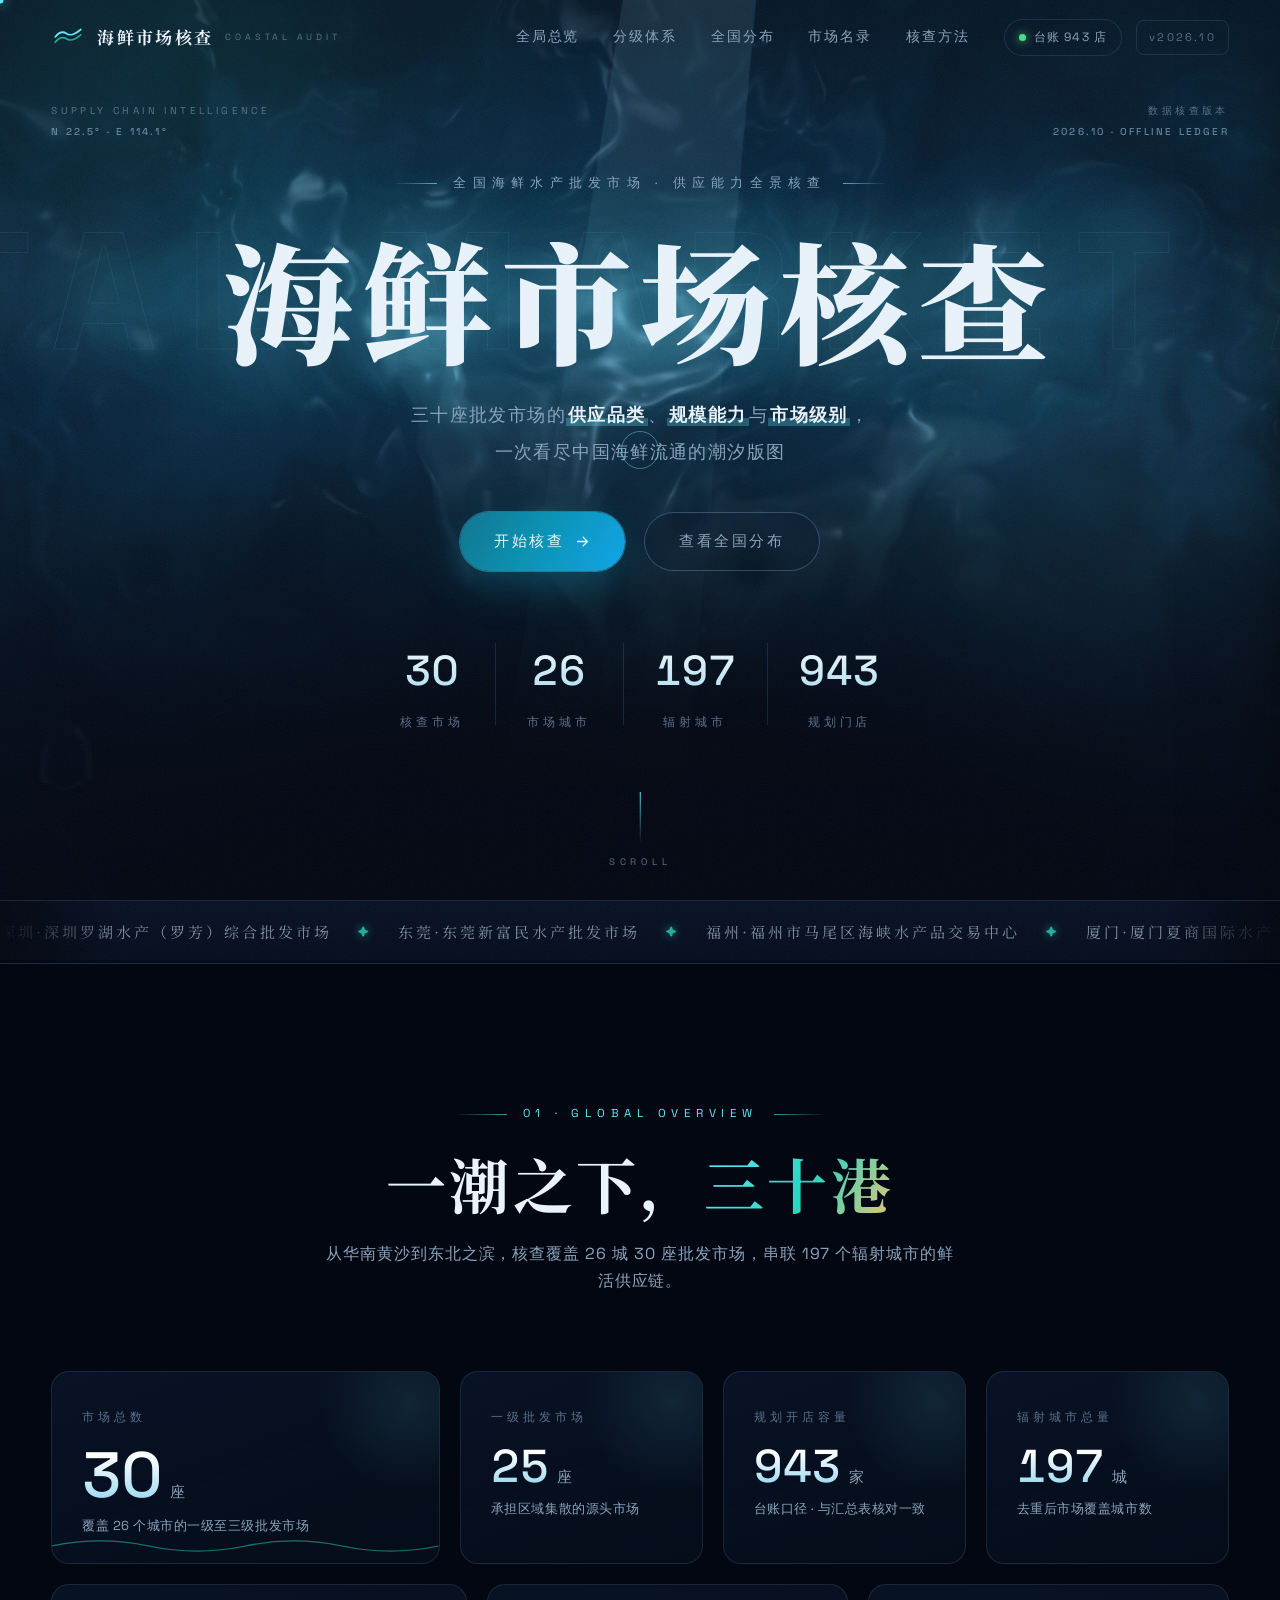
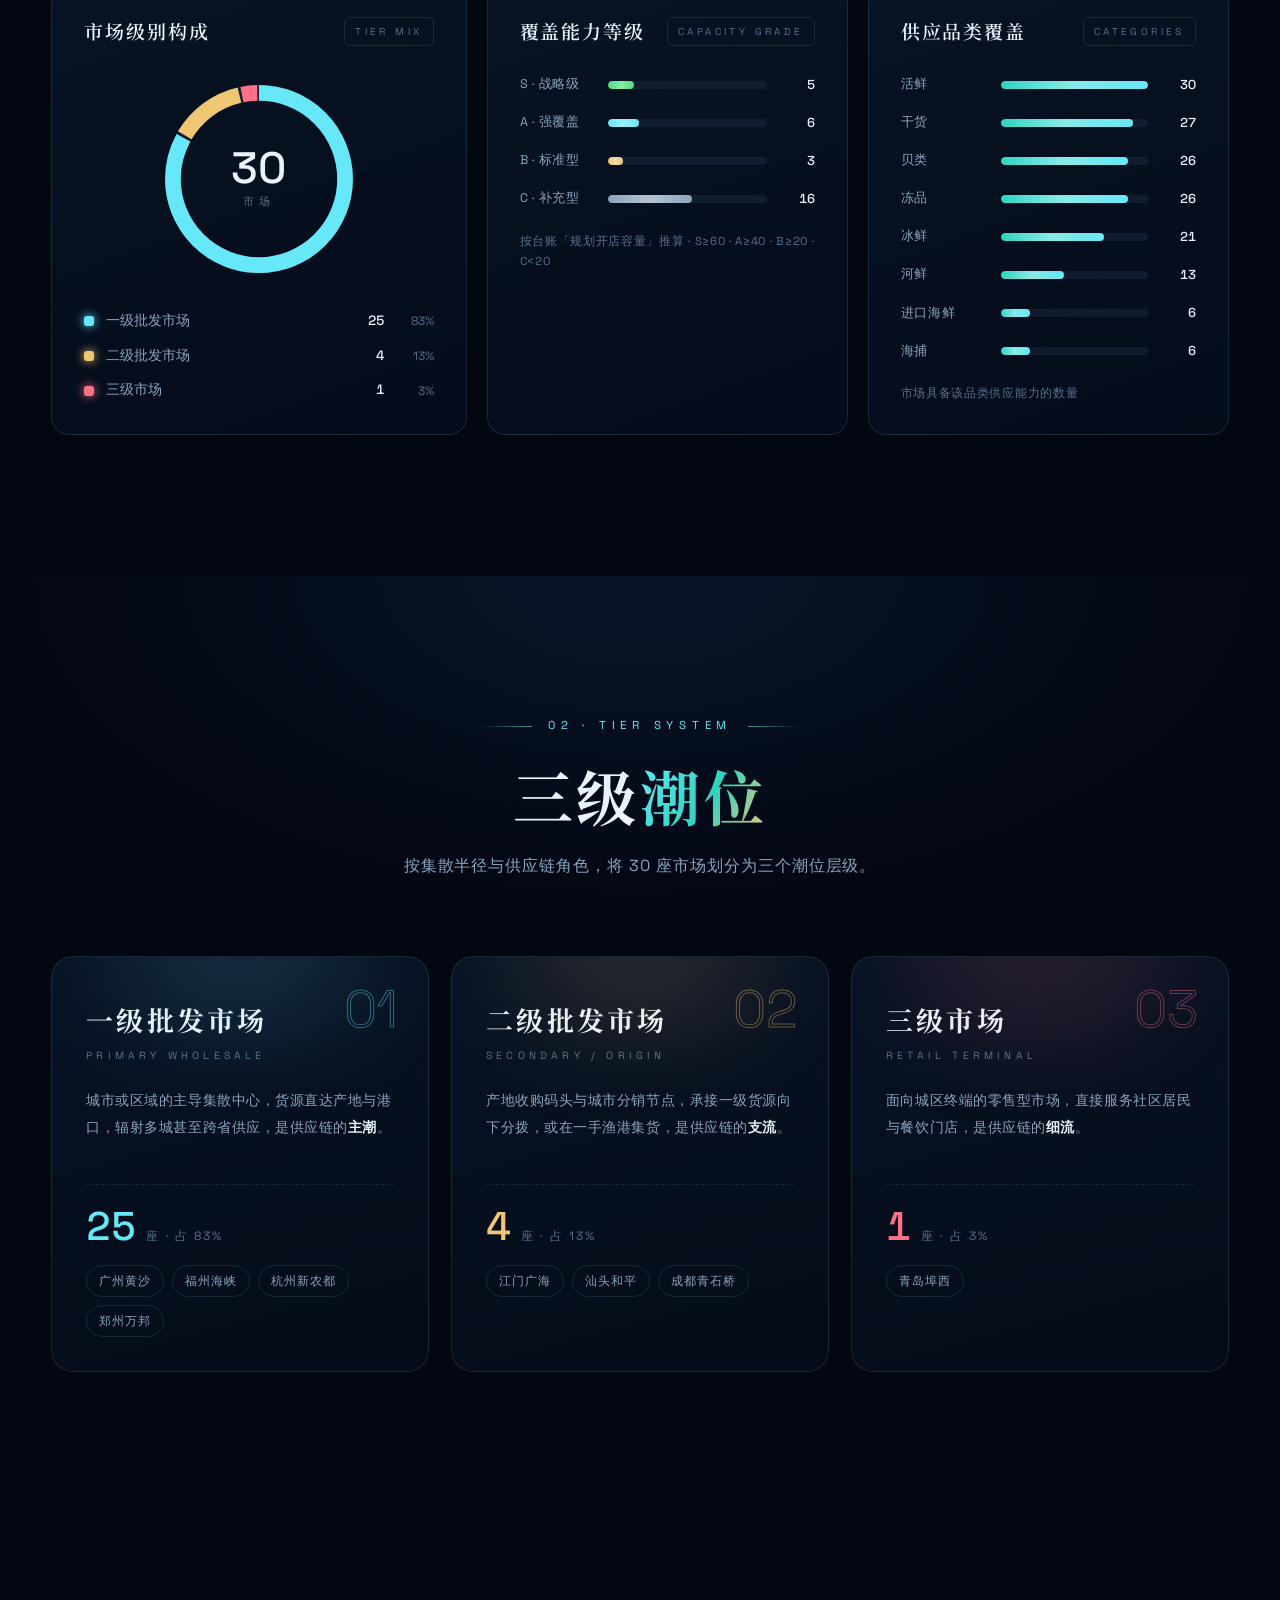
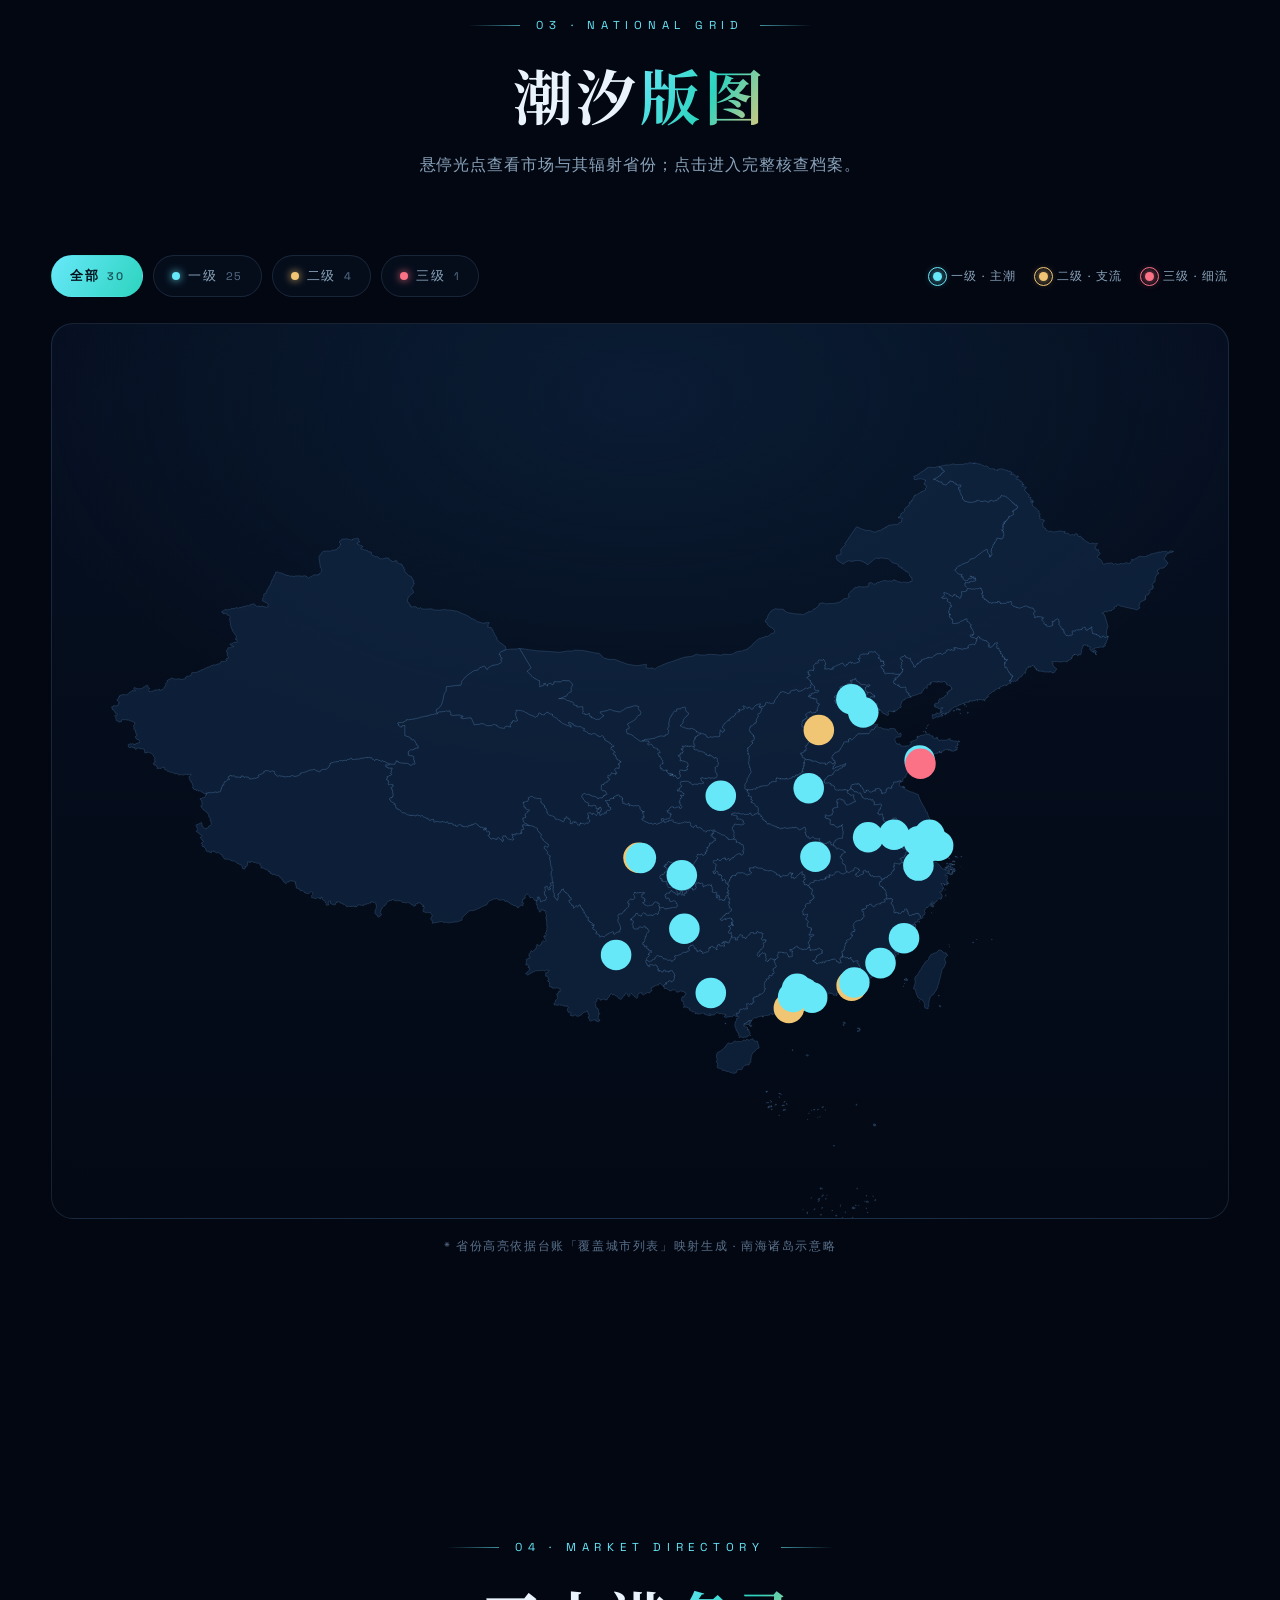
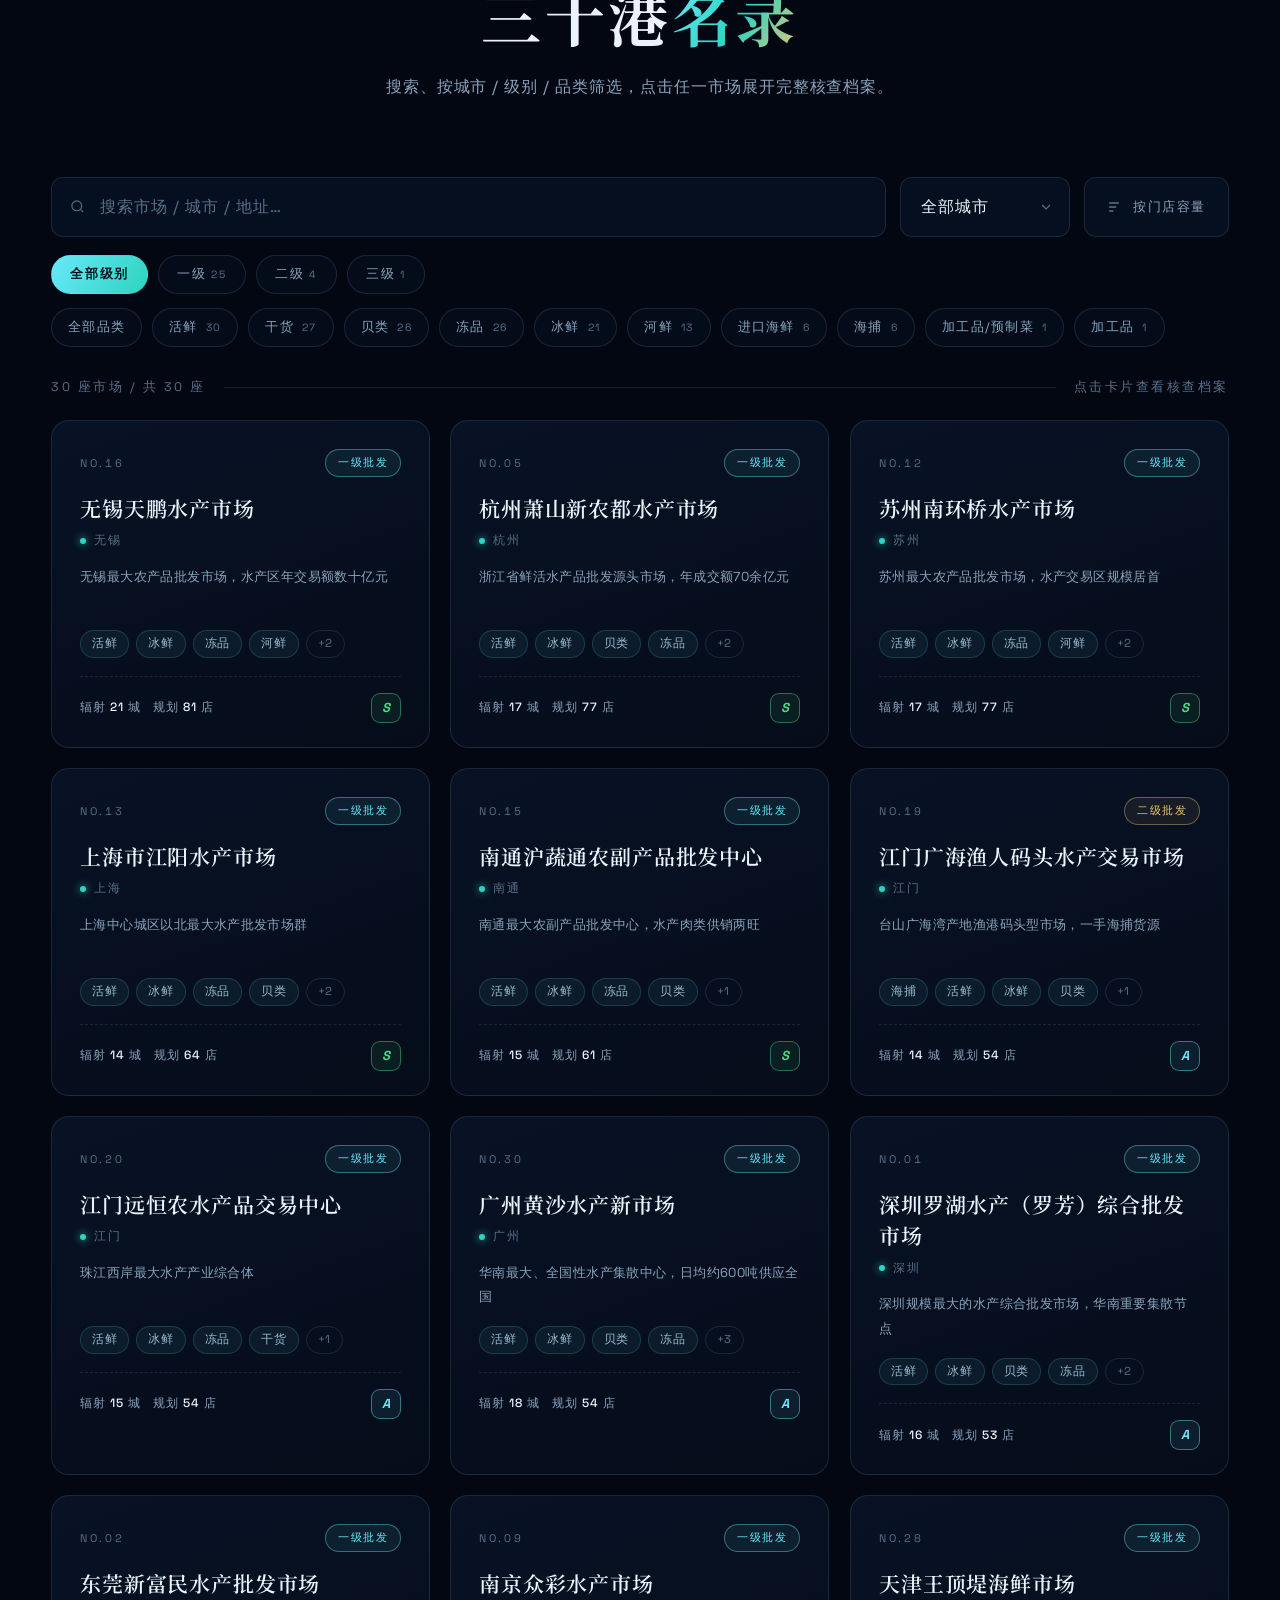
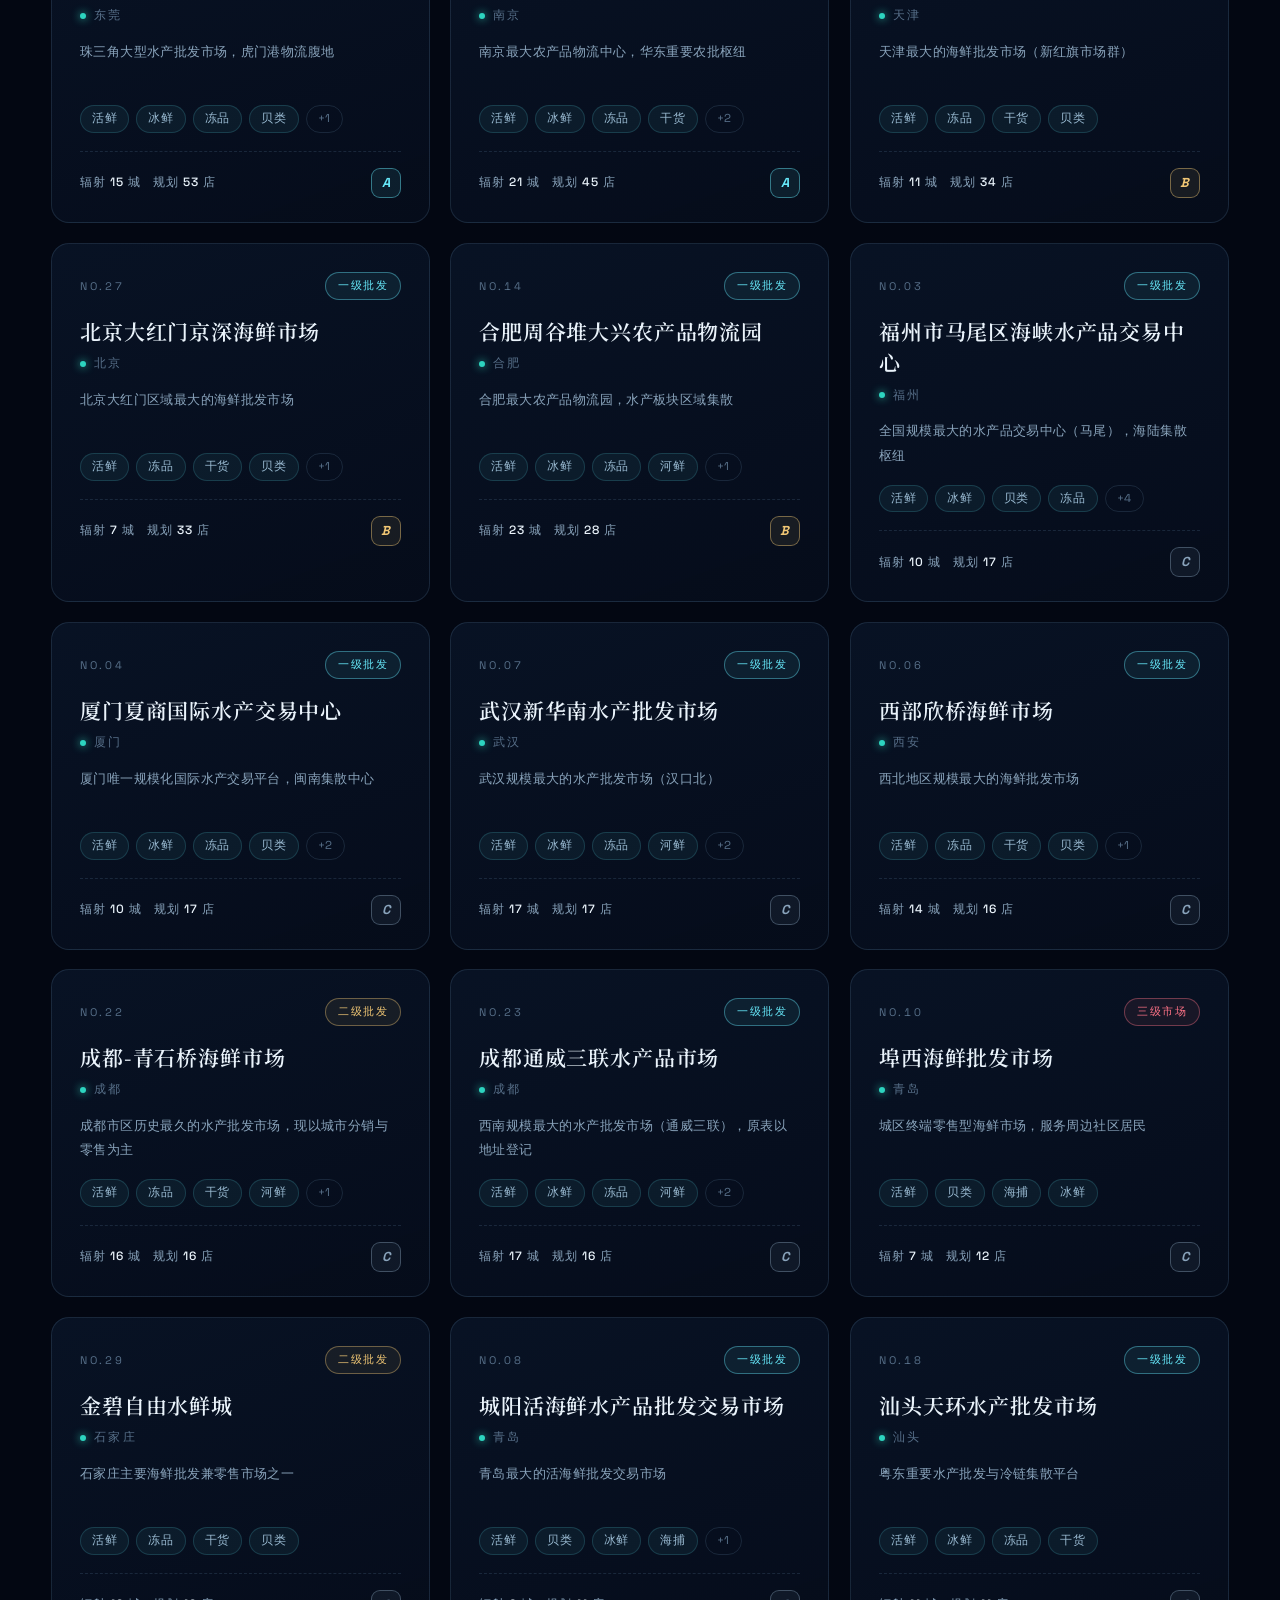
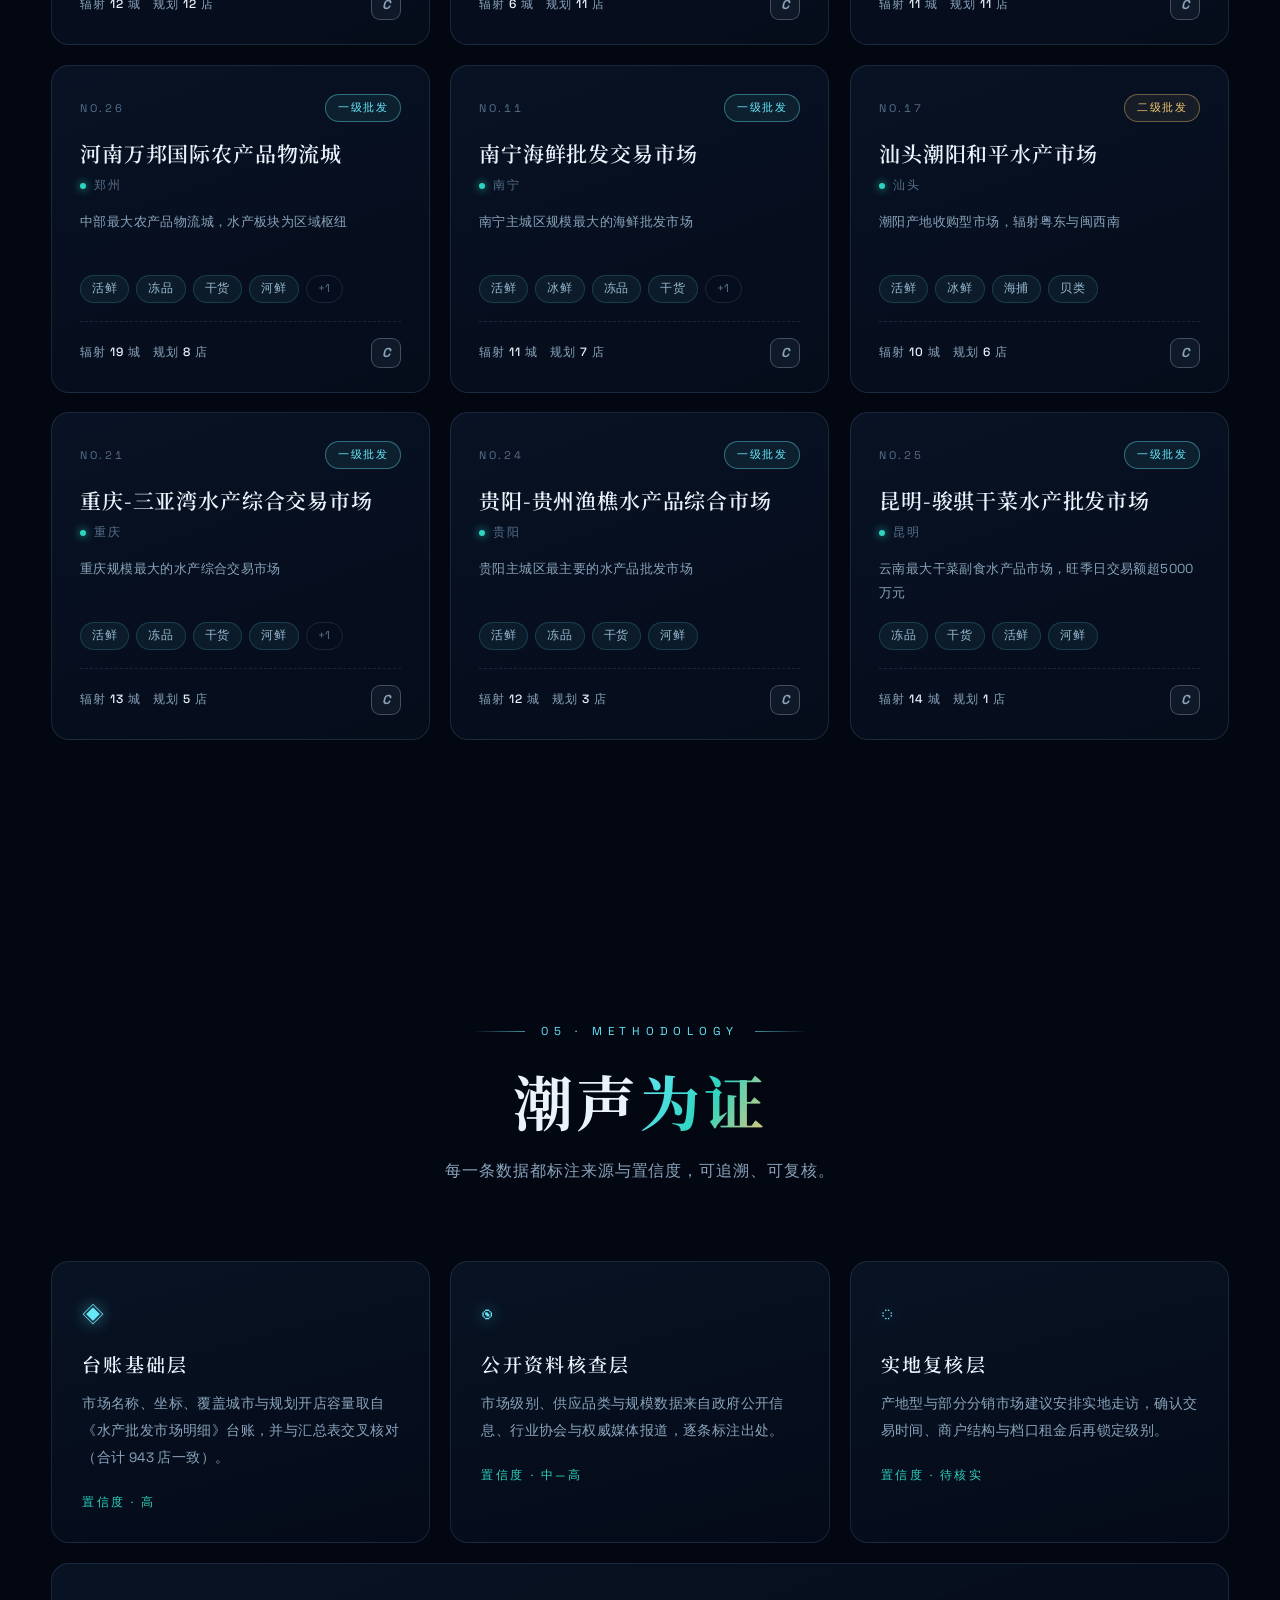
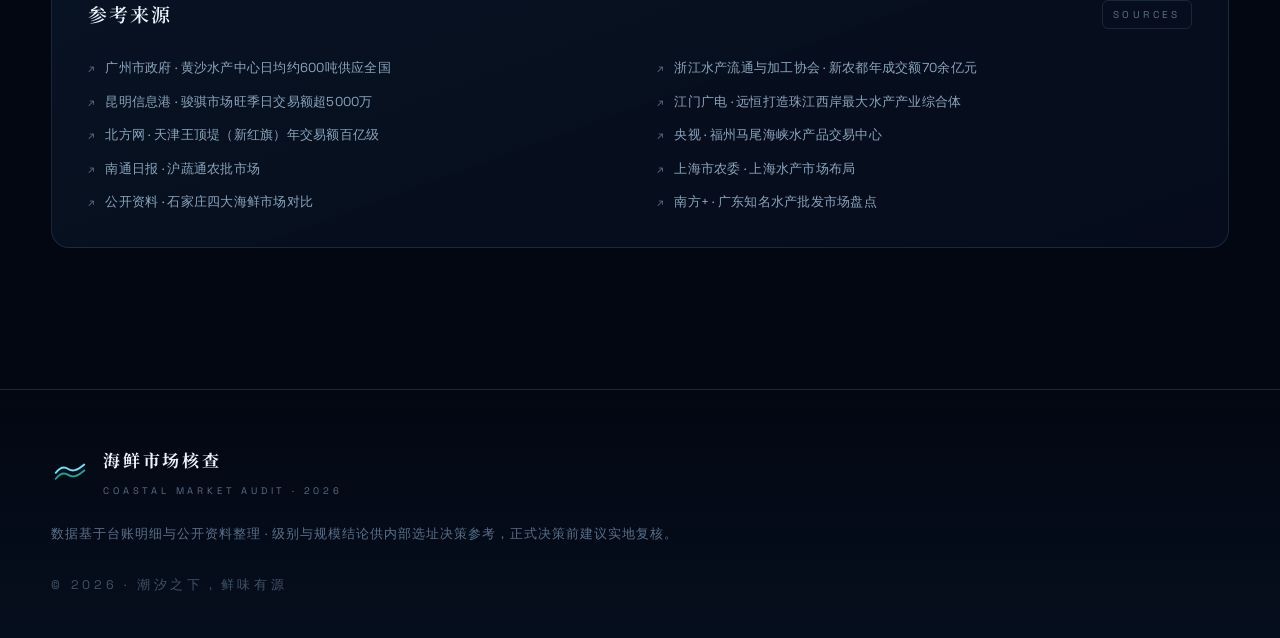
==== commit 9ab22237: "feat: 品牌更名「海鲜市场核查」，修复 Hero 标题折行" ====
--- a/index.html
+++ b/index.html
@@ -3,10 +3,10 @@
 <head>
 <meta charset="utf-8">
 <meta name="viewport" content="width=device-width, initial-scale=1, viewport-fit=cover">
-<title>海峡市场核查 · 全国海鲜水产批发市场供应能力全景</title>
+<title>海鲜市场核查 · 全国海鲜水产批发市场供应能力全景</title>
 <meta name="description" content="全国 30 座海鲜水产批发市场核查：供应品类、规模能力与市场级别全景可视化。">
 <meta name="theme-color" content="#030712">
-<meta property="og:title" content="海峡市场核查 · 全国海鲜水产批发市场供应能力全景">
+<meta property="og:title" content="海鲜市场核查 · 全国海鲜水产批发市场供应能力全景">
 <meta property="og:description" content="30 座批发市场 · 供应品类 / 规模能力 / 市场级别全景可视化核查。">
 <meta property="og:type" content="website">
 <link rel="icon" href="data:image/svg+xml,%3Csvg xmlns='http://www.w3.org/2000/svg' viewBox='0 0 64 64'%3E%3Crect width='64' height='64' rx='14' fill='%23050d1c'/%3E%3Cpath d='M12 34c6-8 12-10 18-6s12 2 20-8' stroke='%2367e8f9' stroke-width='4' fill='none' stroke-linecap='round'/%3E%3Cpath d='M12 42c6-8 12-10 18-6s12 2 20-8' stroke='%232dd4bf' stroke-width='4' fill='none' stroke-linecap='round' opacity='.7'/%3E%3C/svg%3E">
@@ -36,7 +36,7 @@
 <header id="nav">
   <a class="brand" href="#hero" data-hover>
     <svg viewBox="0 0 64 64"><path d="M8 30c7-9 14-11 21-6.5S43 27 56 16" /><path d="M8 40c7-9 14-11 21-6.5S43 37 56 26" /></svg>
-    <span class="brand-cn">海峡市场核查</span>
+    <span class="brand-cn">海鲜市场核查</span>
     <span class="brand-en">COASTAL&nbsp;AUDIT</span>
   </a>
   <nav class="nav-links" aria-label="主导航">
@@ -70,7 +70,7 @@
 
   <div class="hero-content">
     <p class="hero-eyebrow reveal-hero" style="--d:.05s"><i></i>全国海鲜水产批发市场 · 供应能力全景核查<i></i></p>
-    <h1 class="hero-title" id="hero-title" aria-label="海峡市场核查">海峡市场核查</h1>
+    <h1 class="hero-title" id="hero-title" aria-label="海鲜市场核查">海鲜市场核查</h1>
     <p class="hero-sub reveal-hero" style="--d:.25s">三十座批发市场的<b>供应品类</b>、<b>规模能力</b>与<b>市场级别</b>，<br class="br-d">一次看尽中国海鲜流通的潮汐版图</p>
     <div class="hero-cta reveal-hero" style="--d:.4s">
       <a class="btn btn-primary magnetic" href="#overview" data-hover><span>开始核查</span><svg viewBox="0 0 24 24"><path d="M5 12h14M13 6l6 6-6 6"/></svg></a>
@@ -304,7 +304,7 @@
 <footer id="footer">
   <div class="foot-brand">
     <svg viewBox="0 0 64 64"><path d="M8 30c7-9 14-11 21-6.5S43 27 56 16" /><path d="M8 40c7-9 14-11 21-6.5S43 37 56 26" /></svg>
-    <div><b>海峡市场核查</b><span>COASTAL MARKET AUDIT · 2026</span></div>
+    <div><b>海鲜市场核查</b><span>COASTAL MARKET AUDIT · 2026</span></div>
   </div>
   <p>数据基于台账明细与公开资料整理 · 级别与规模结论供内部选址决策参考，正式决策前建议实地复核。</p>
   <p class="foot-copy">© 2026 · 潮汐之下，鲜味有源</p>
--- a/assets/css/style.css
+++ b/assets/css/style.css
@@ -1,5 +1,5 @@
 /* ═══════════════════════════════════════════════════════════════
-   海峡市场核查 · Coastal Market Audit
+   海鲜市场核查 · Coastal Market Audit
    设计语言：深海夜色 × 生物荧光 × 潮汐光影
    ═══════════════════════════════════════════════════════════════ */
 
@@ -151,8 +151,8 @@
 .hero-eyebrow i:last-child{background:linear-gradient(90deg,var(--cyan),transparent)}
 .hero-title{
   position:relative;font-family:var(--serif);font-weight:900;
-  font-size:clamp(56px,10.5vw,148px);line-height:1.12;letter-spacing:.06em;margin:30px 0 26px;
-  text-shadow:0 0 80px rgba(103,232,249,.28);
+  font-size:clamp(40px,10.2vw,148px);line-height:1.12;letter-spacing:.06em;margin:30px 0 26px;
+  white-space:nowrap;text-shadow:0 0 80px rgba(103,232,249,.28);
 }
 .hero-title::before{
   content:"COASTAL MARKET AUDIT";position:absolute;left:50%;top:46%;transform:translate(-50%,-50%);
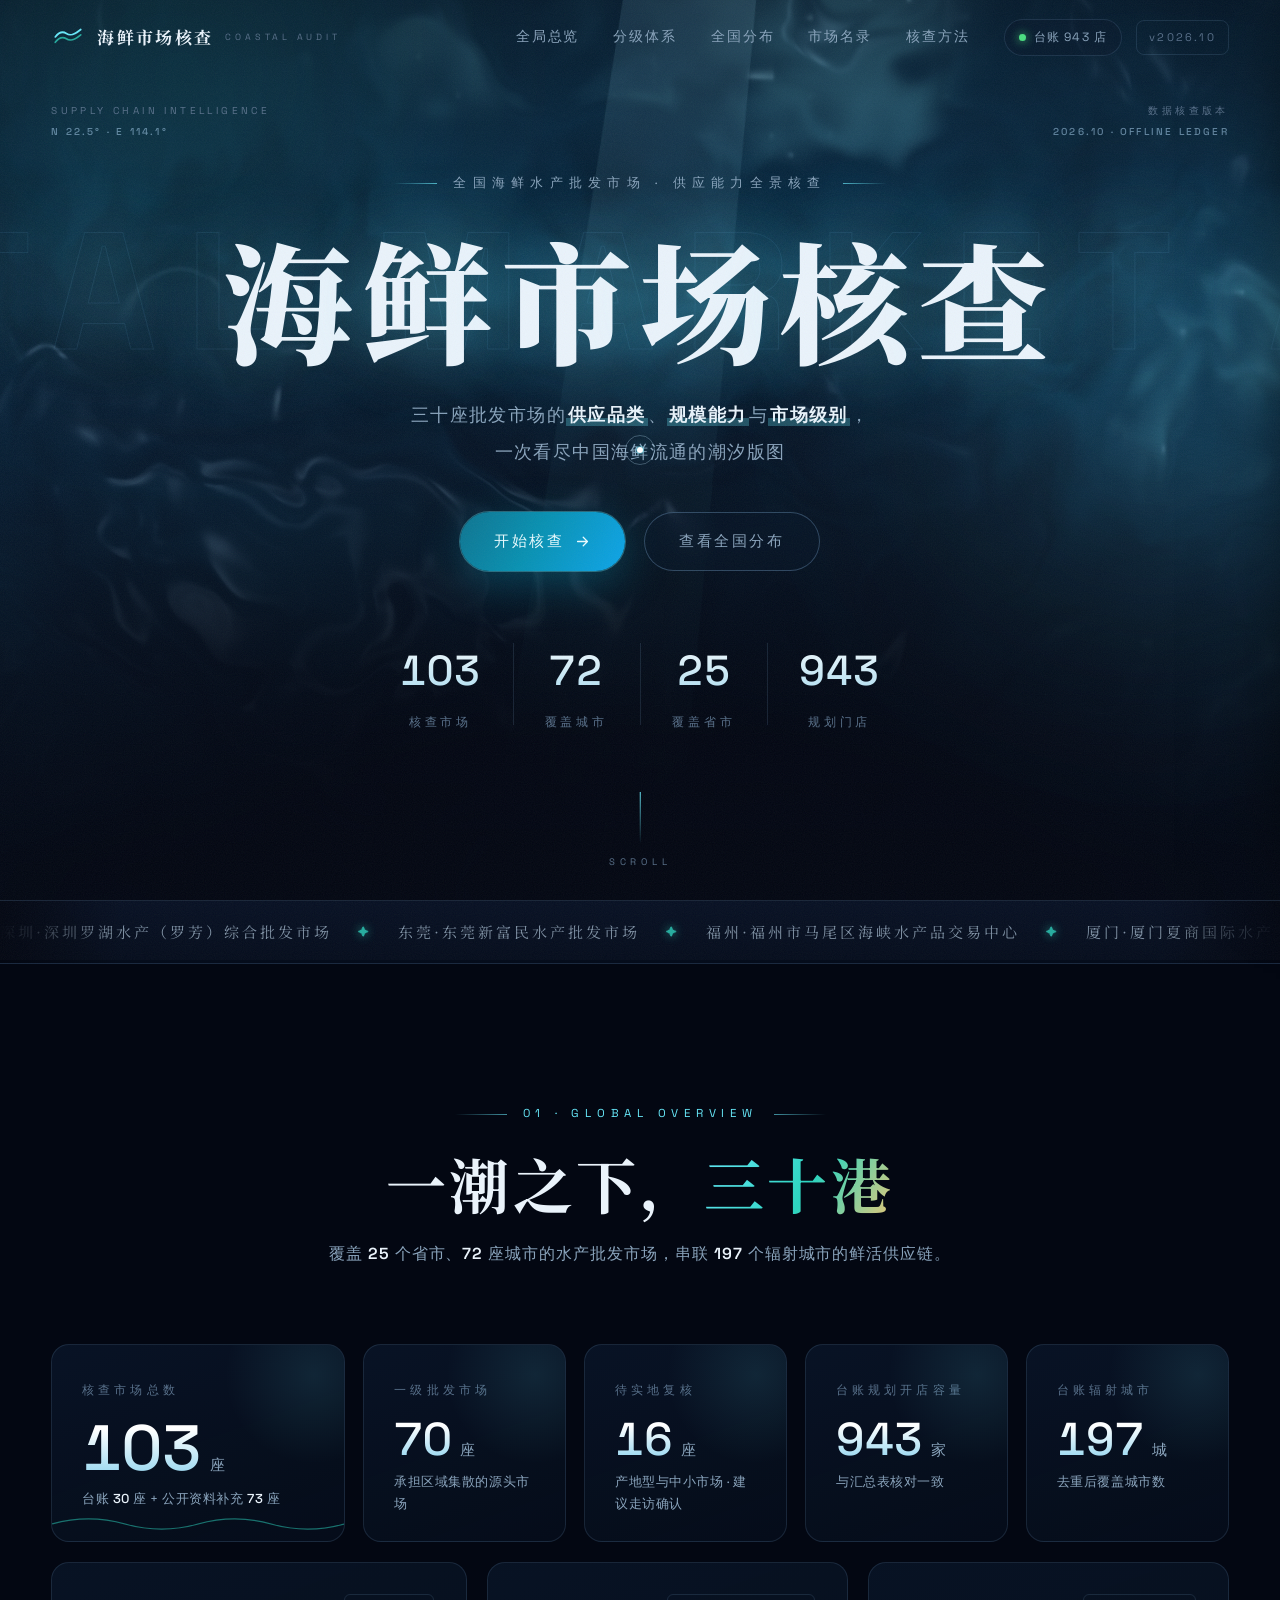
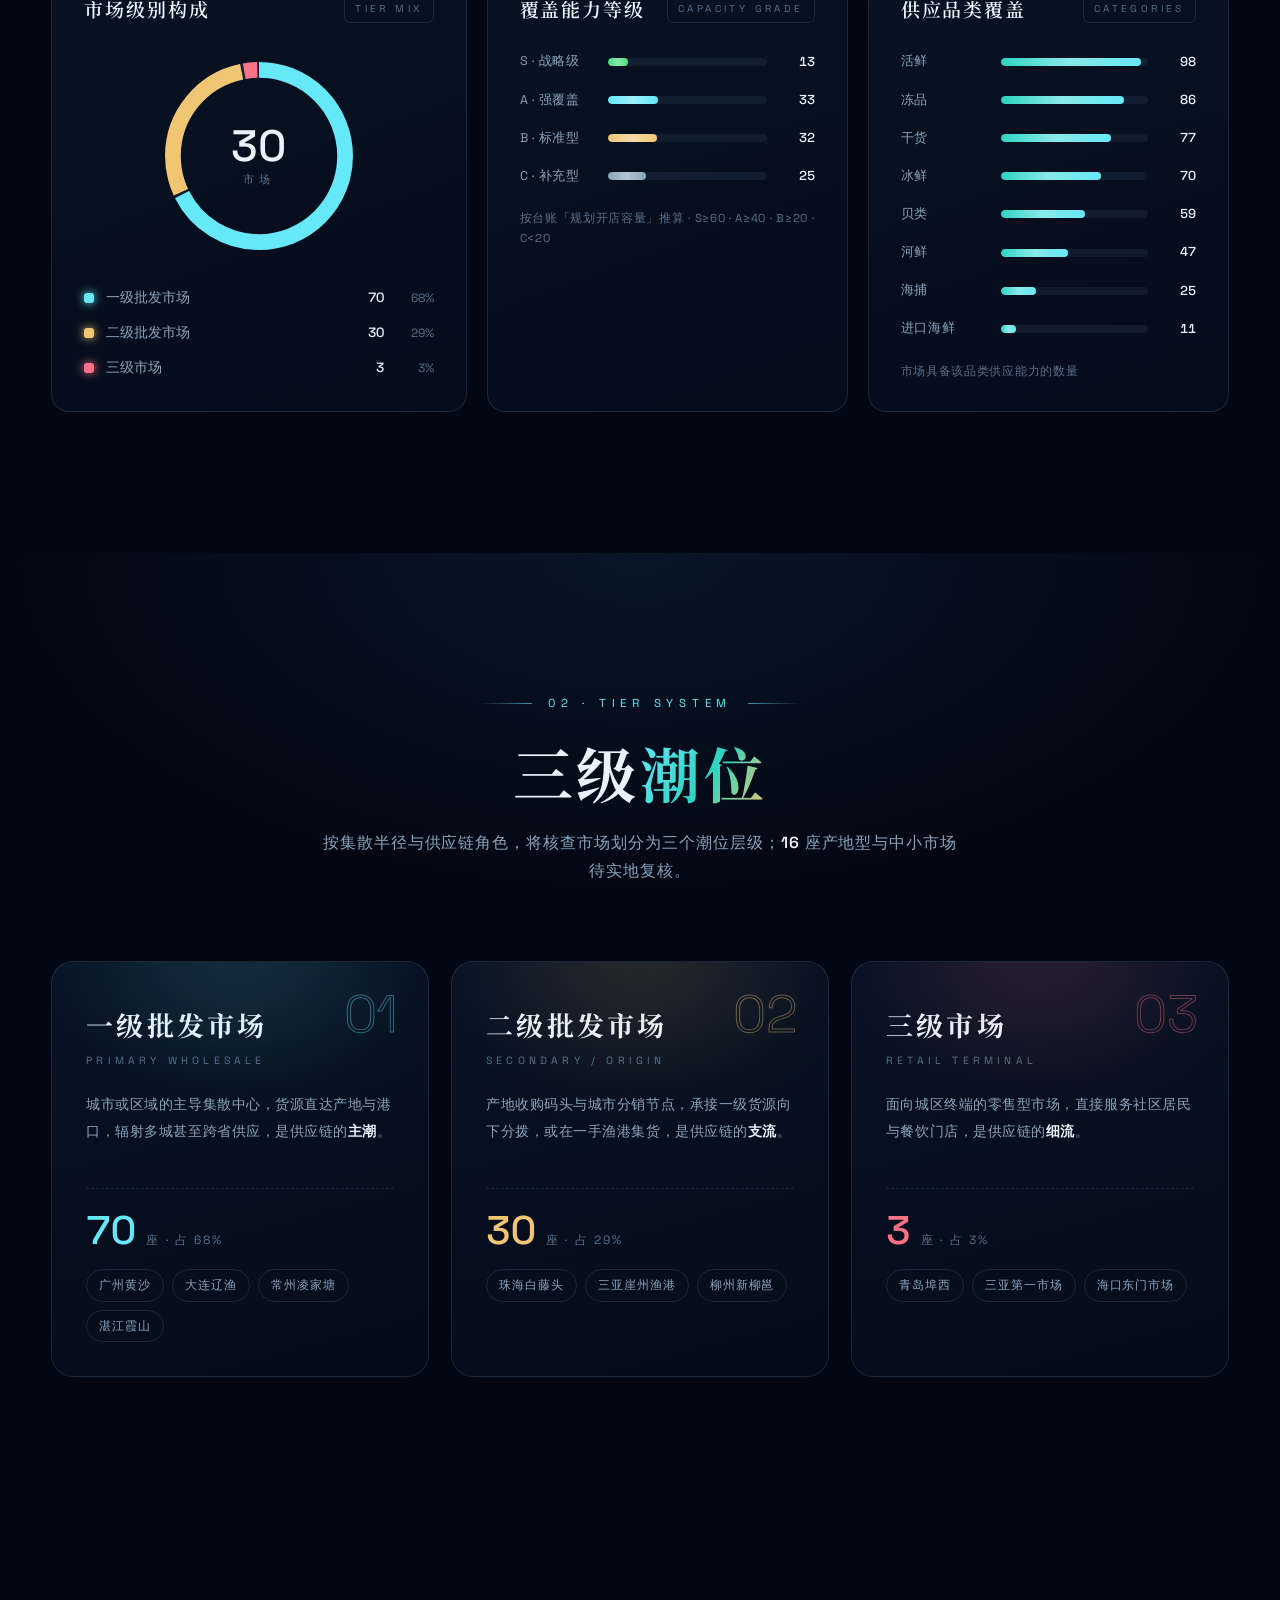
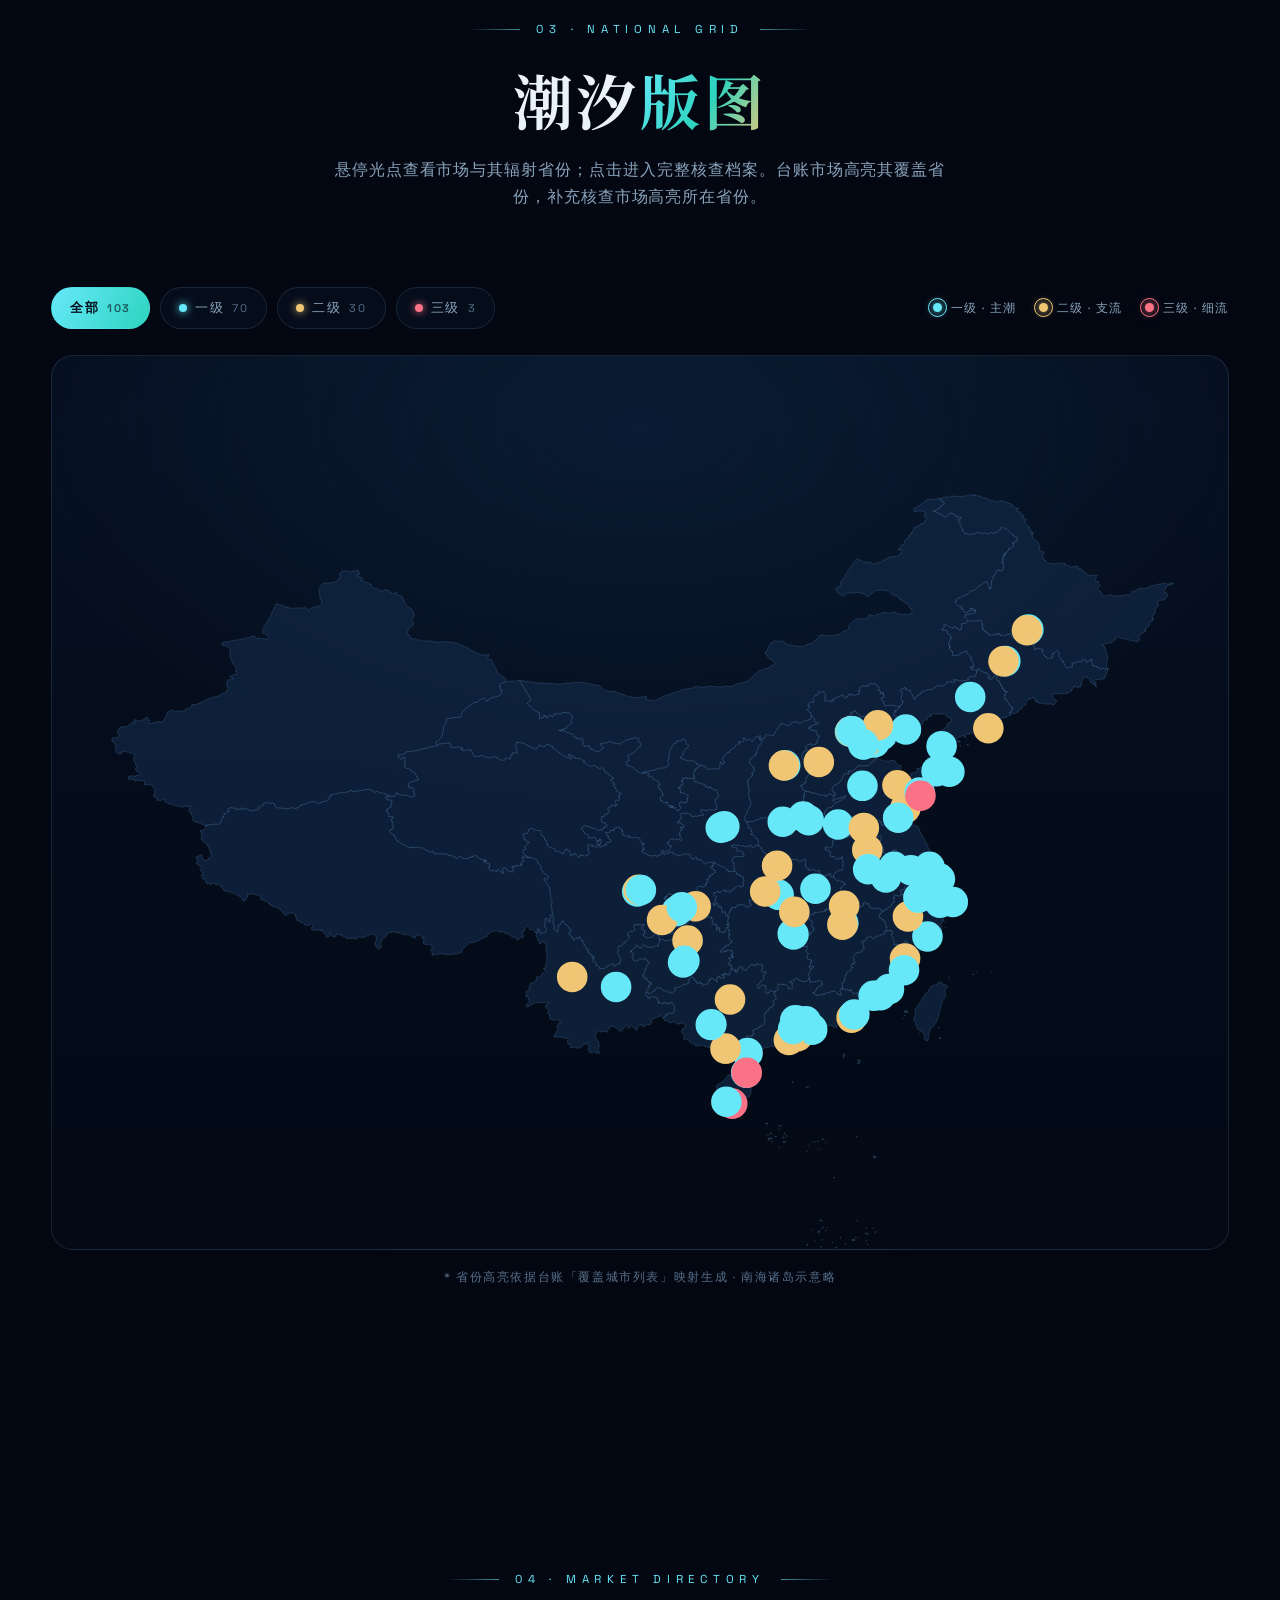
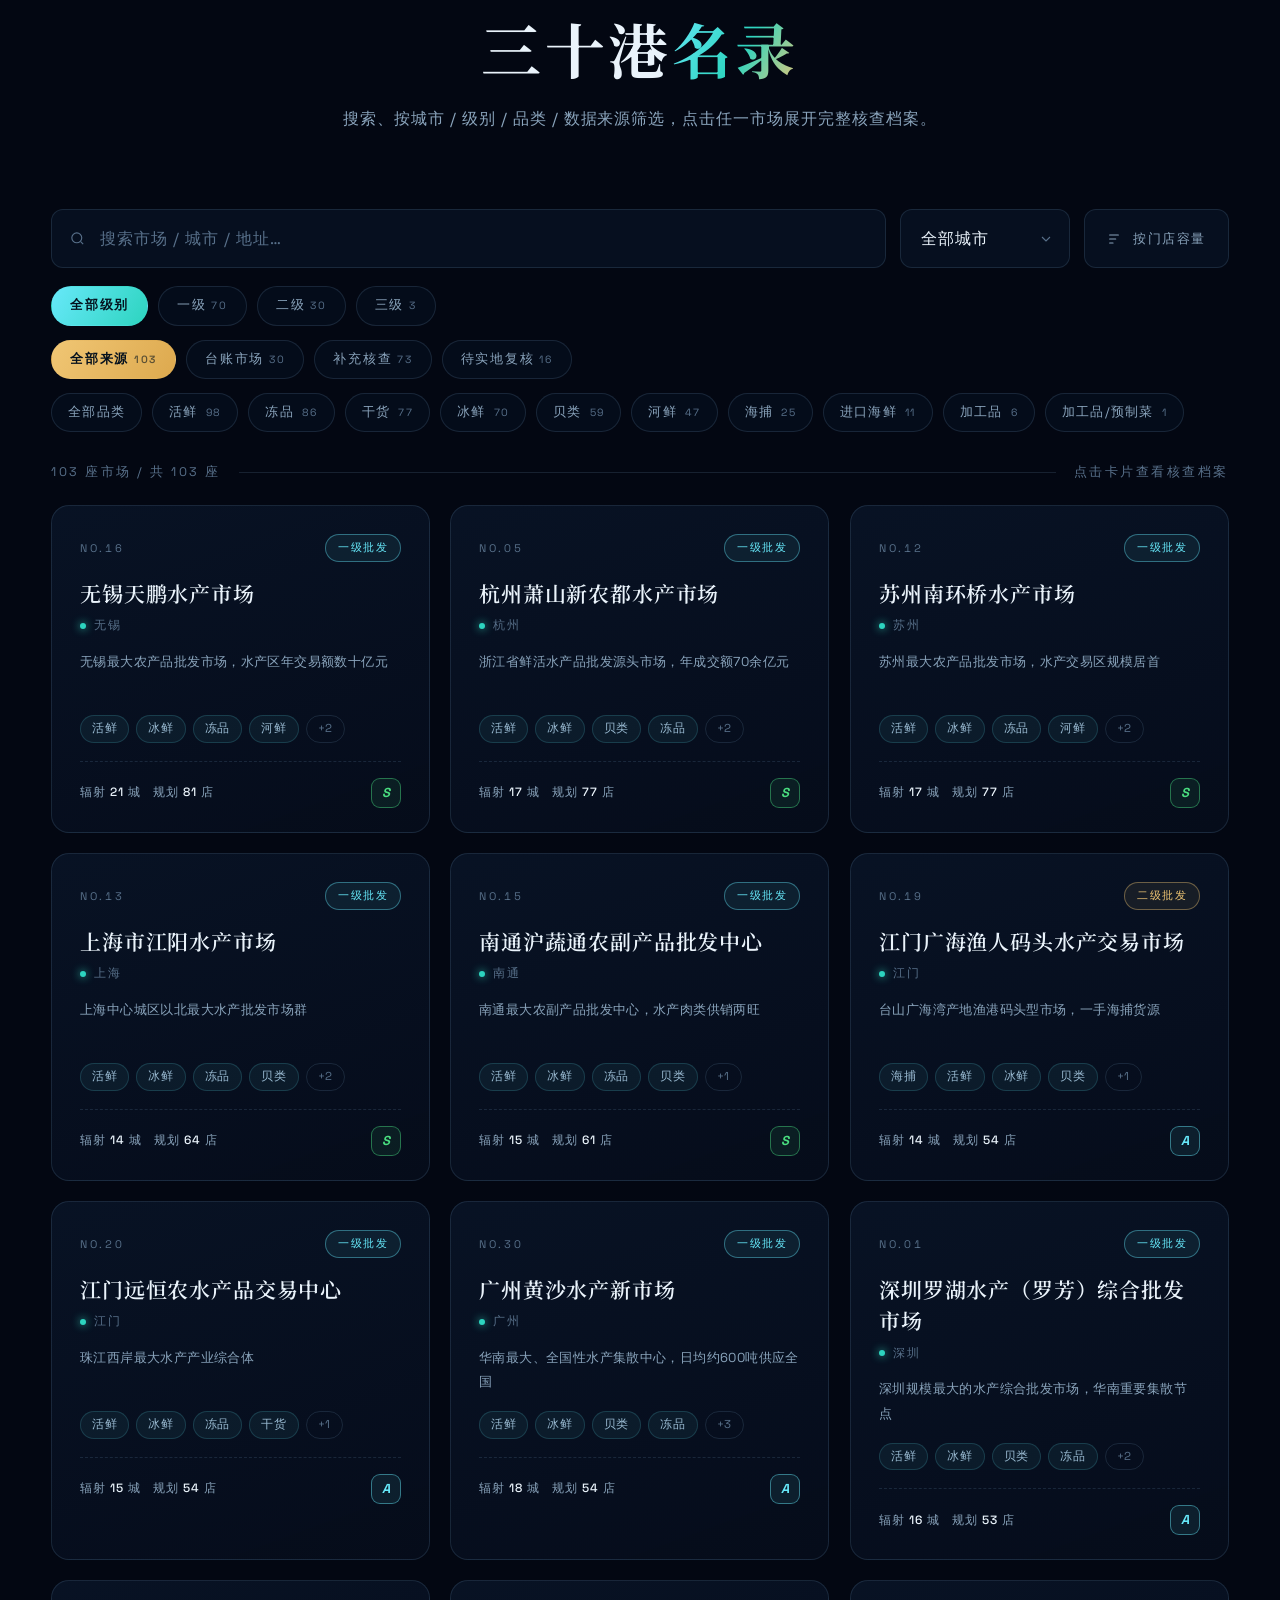
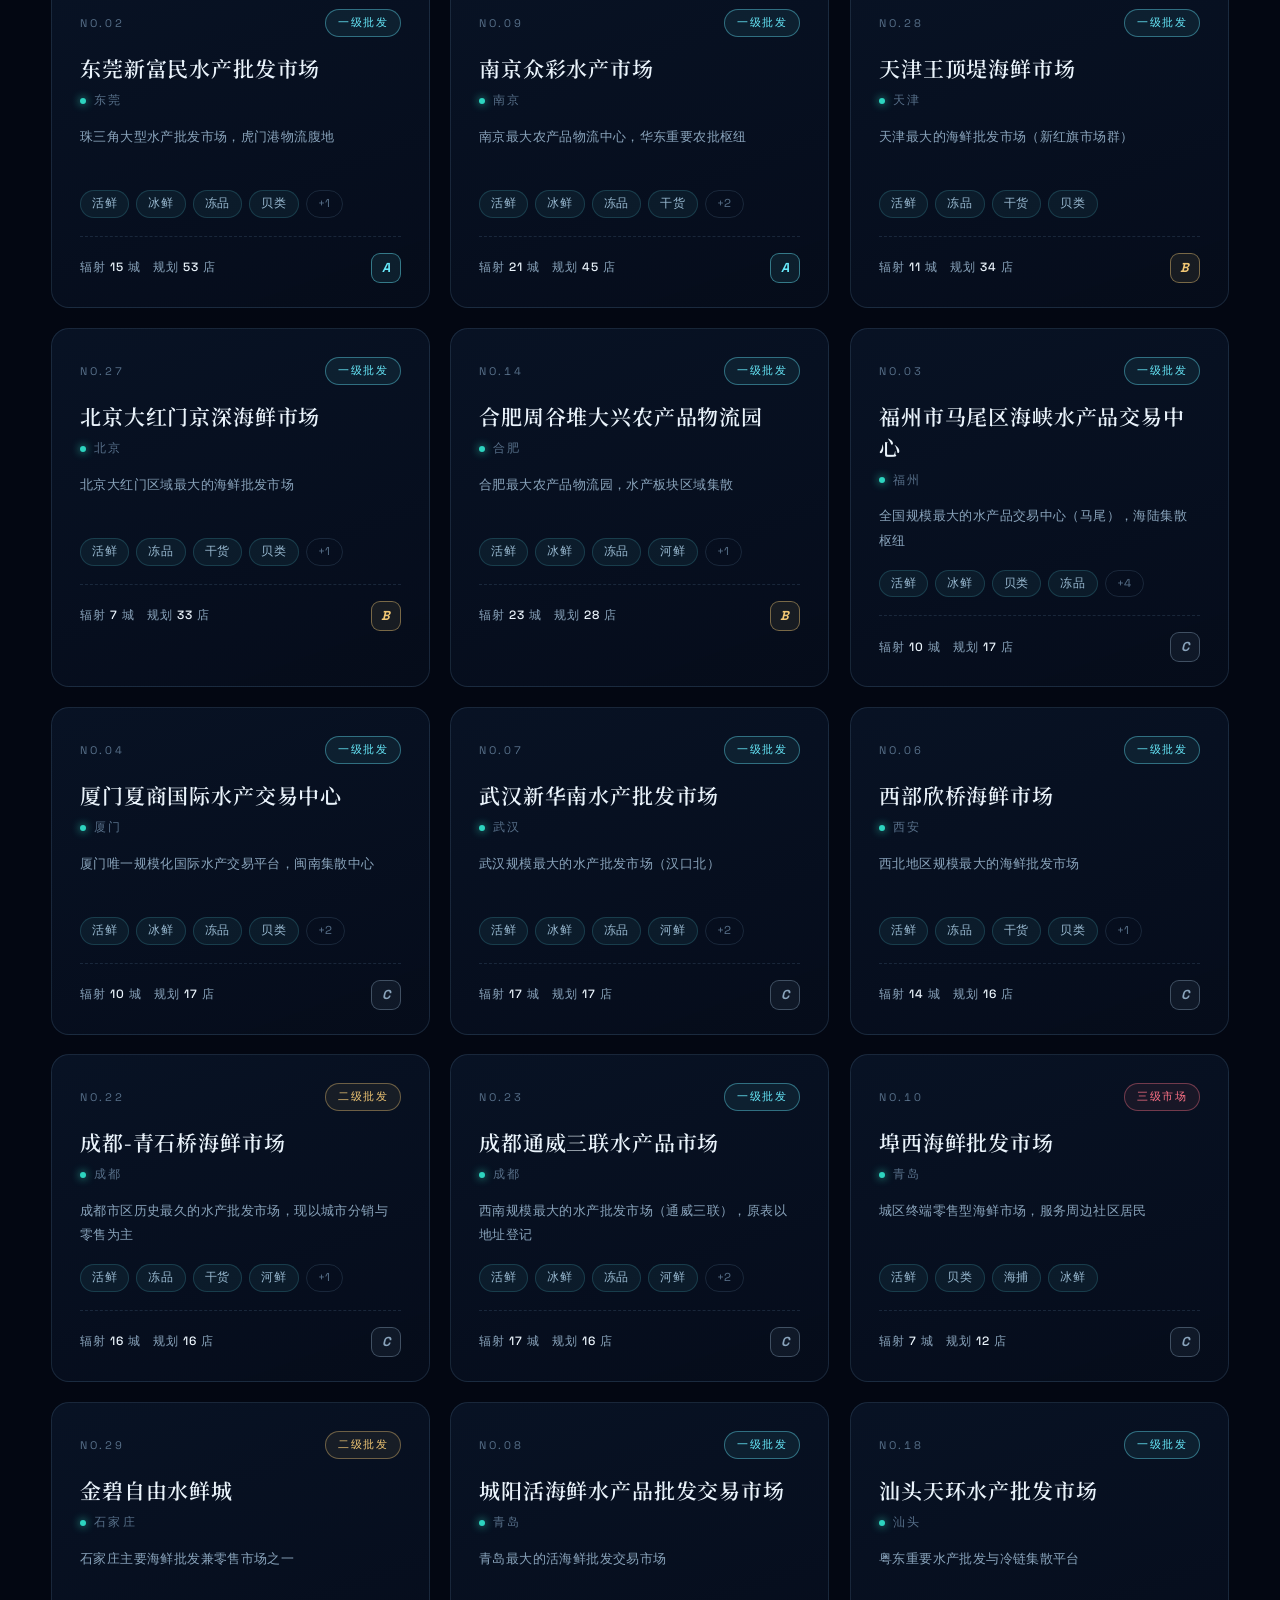
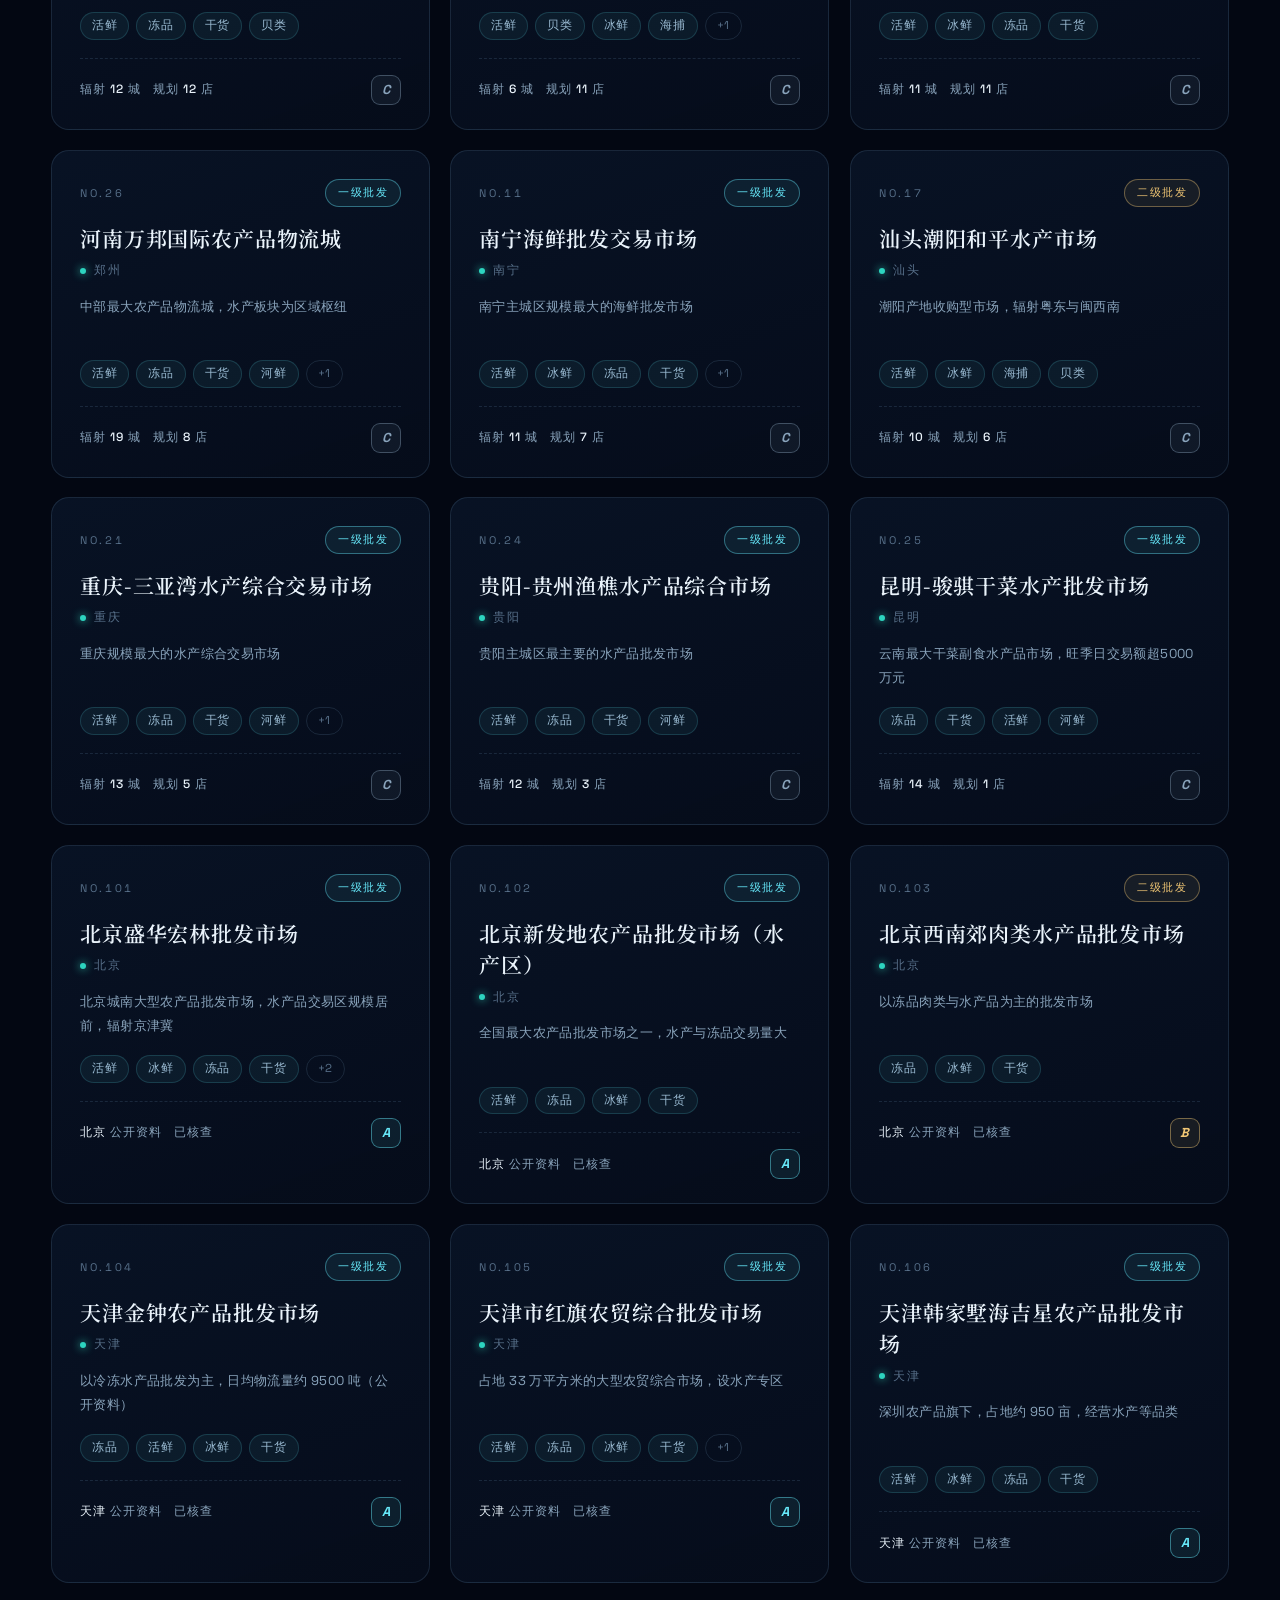
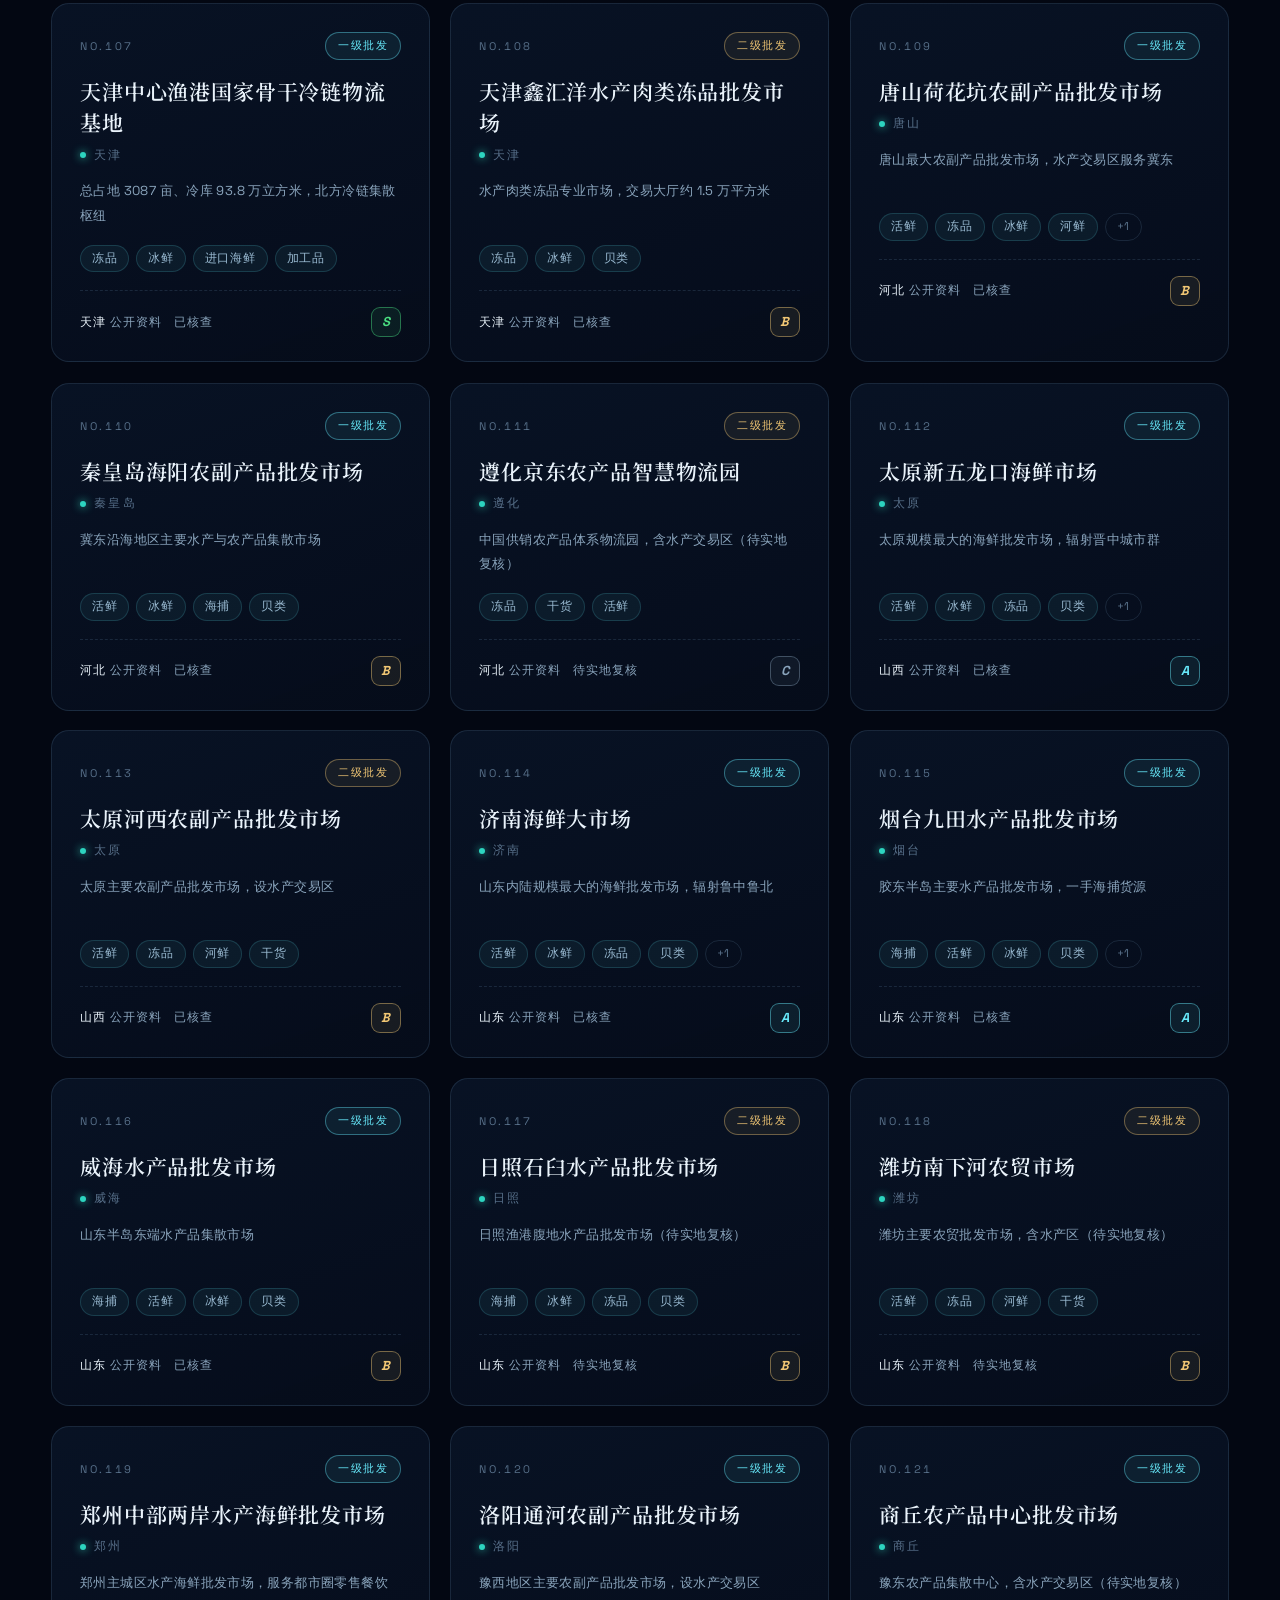
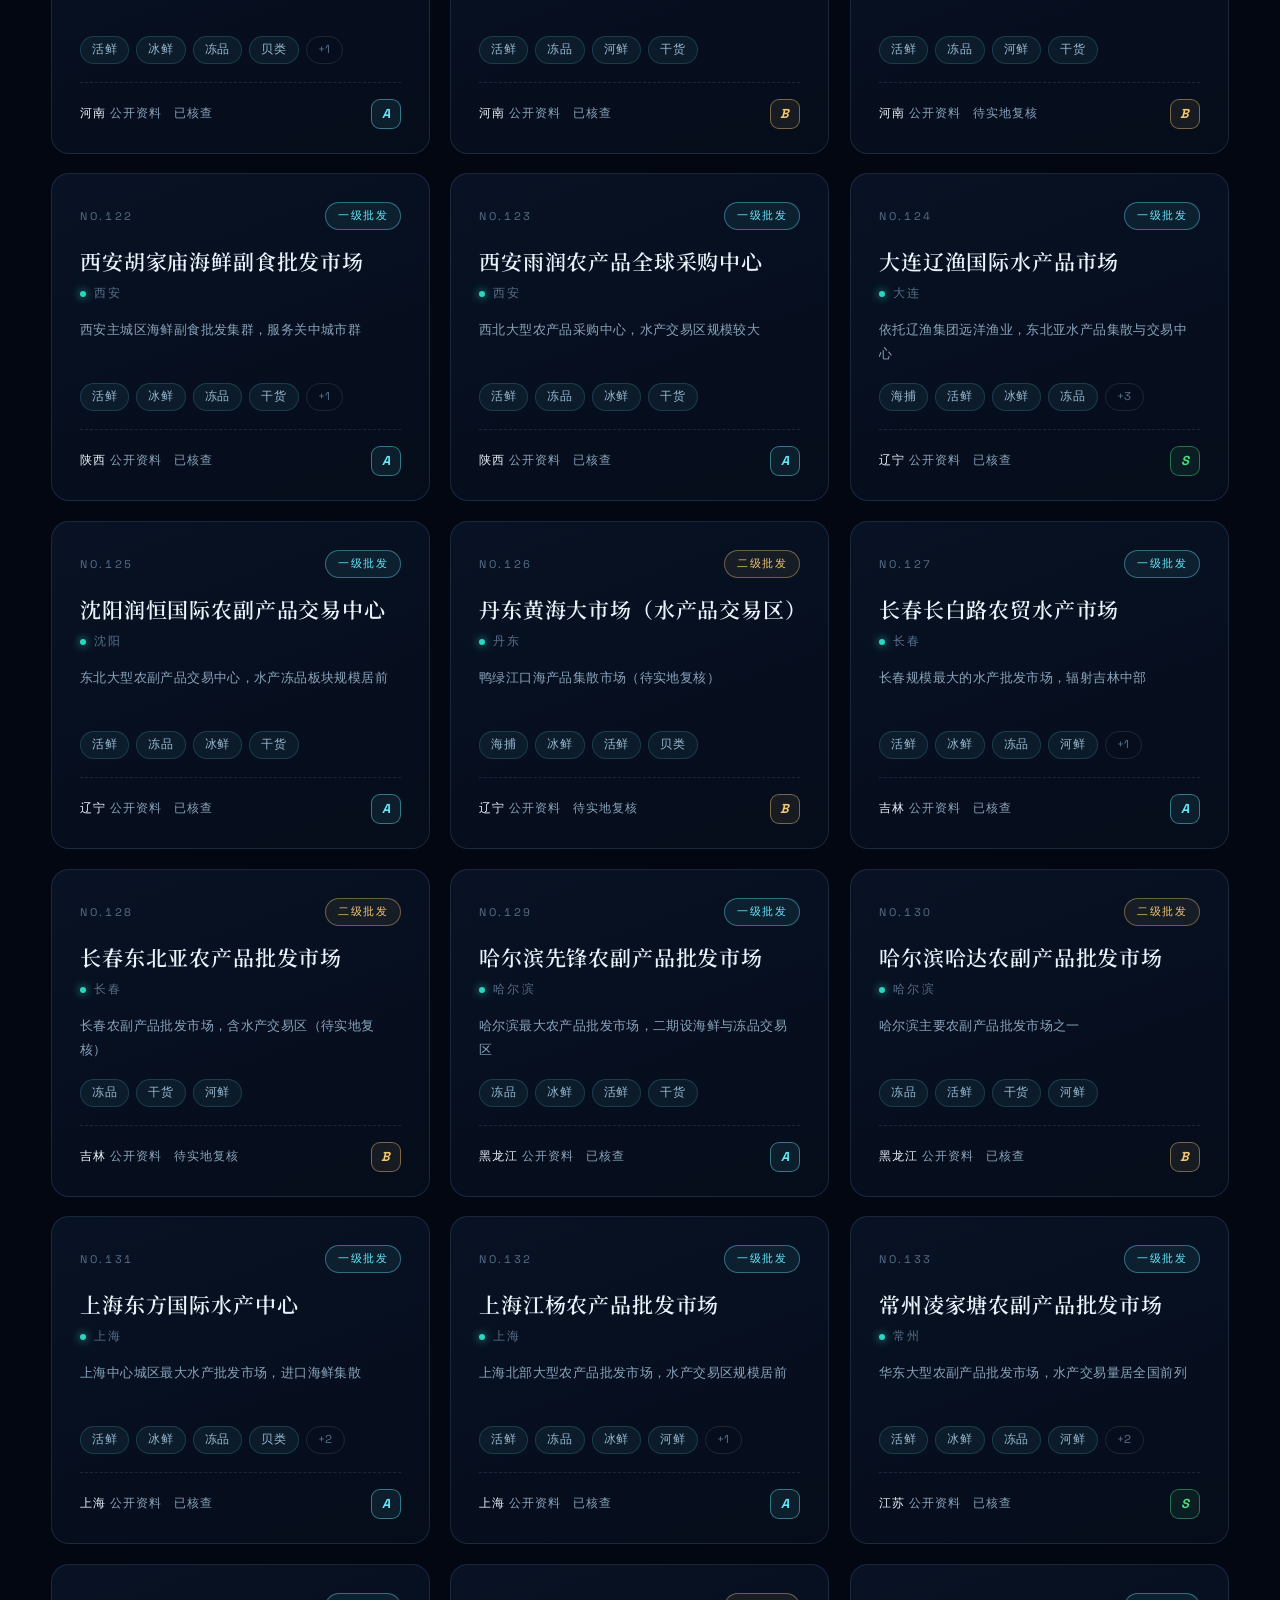
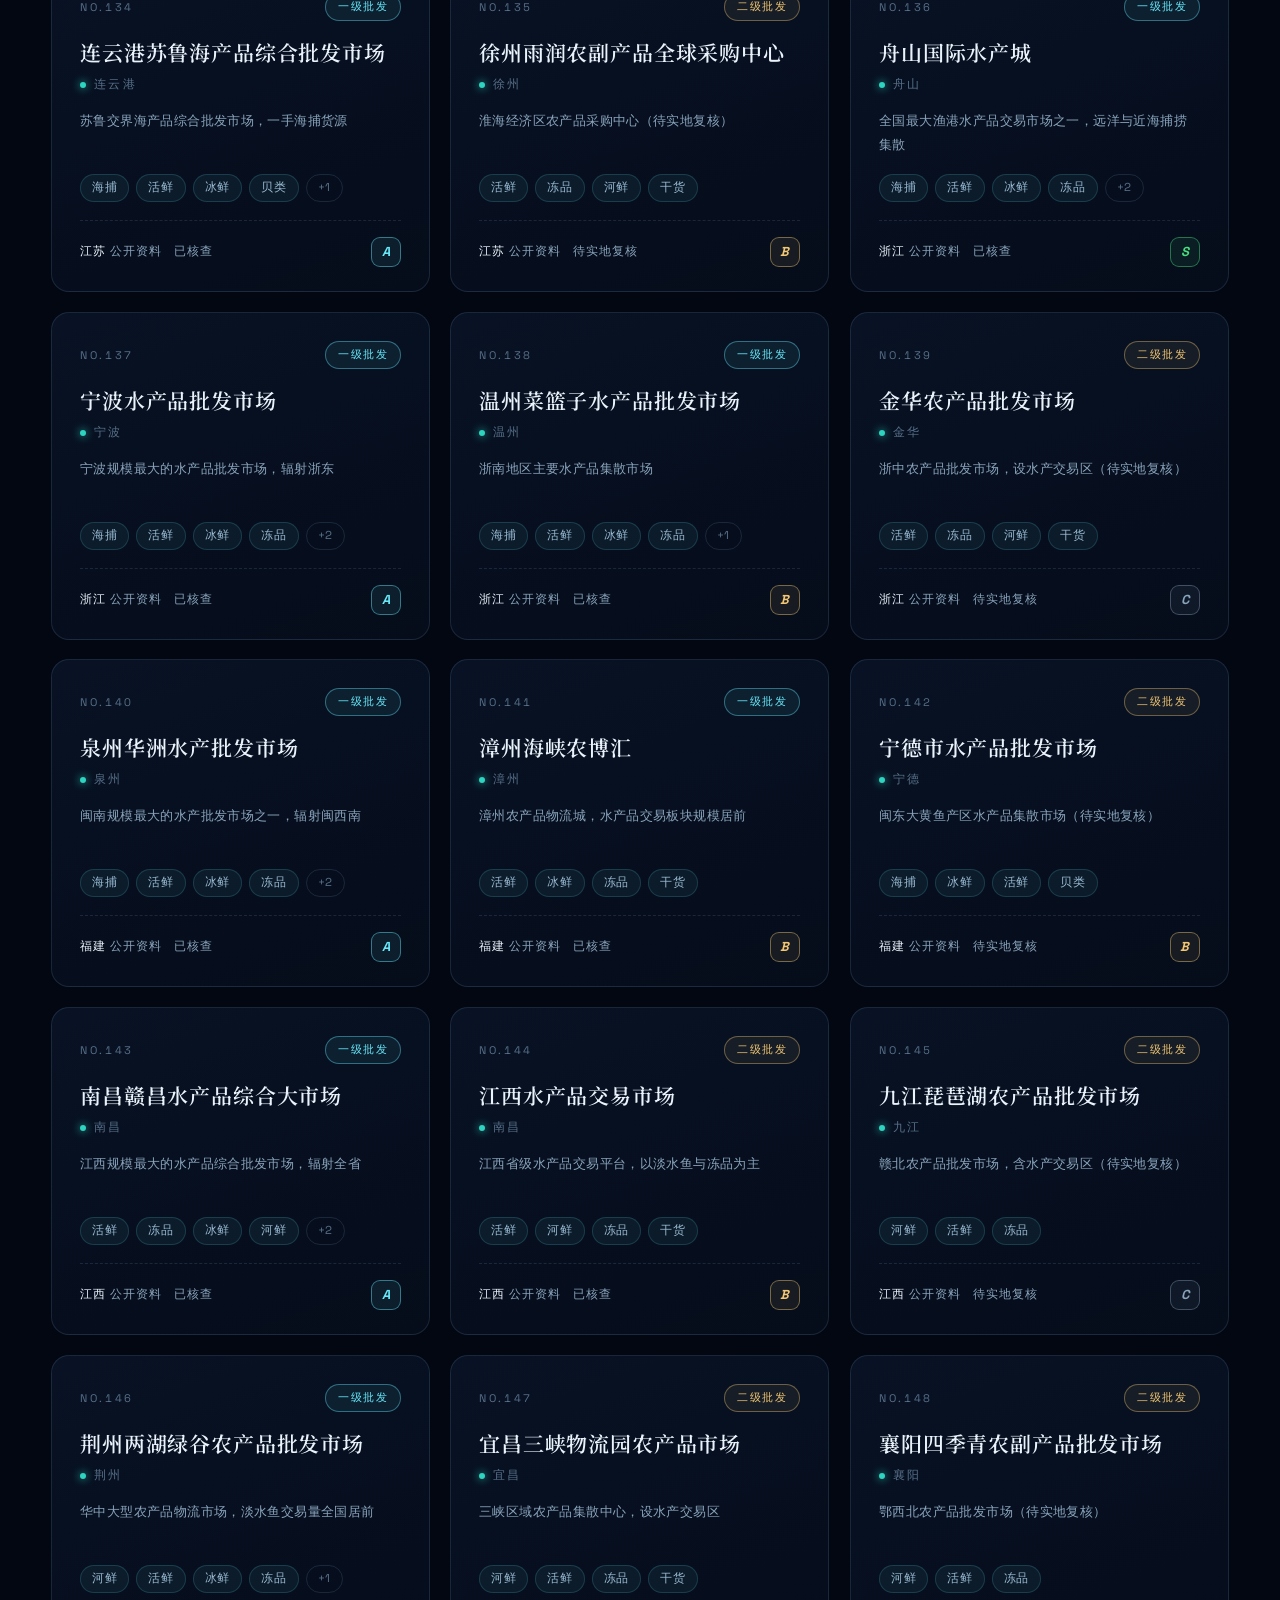
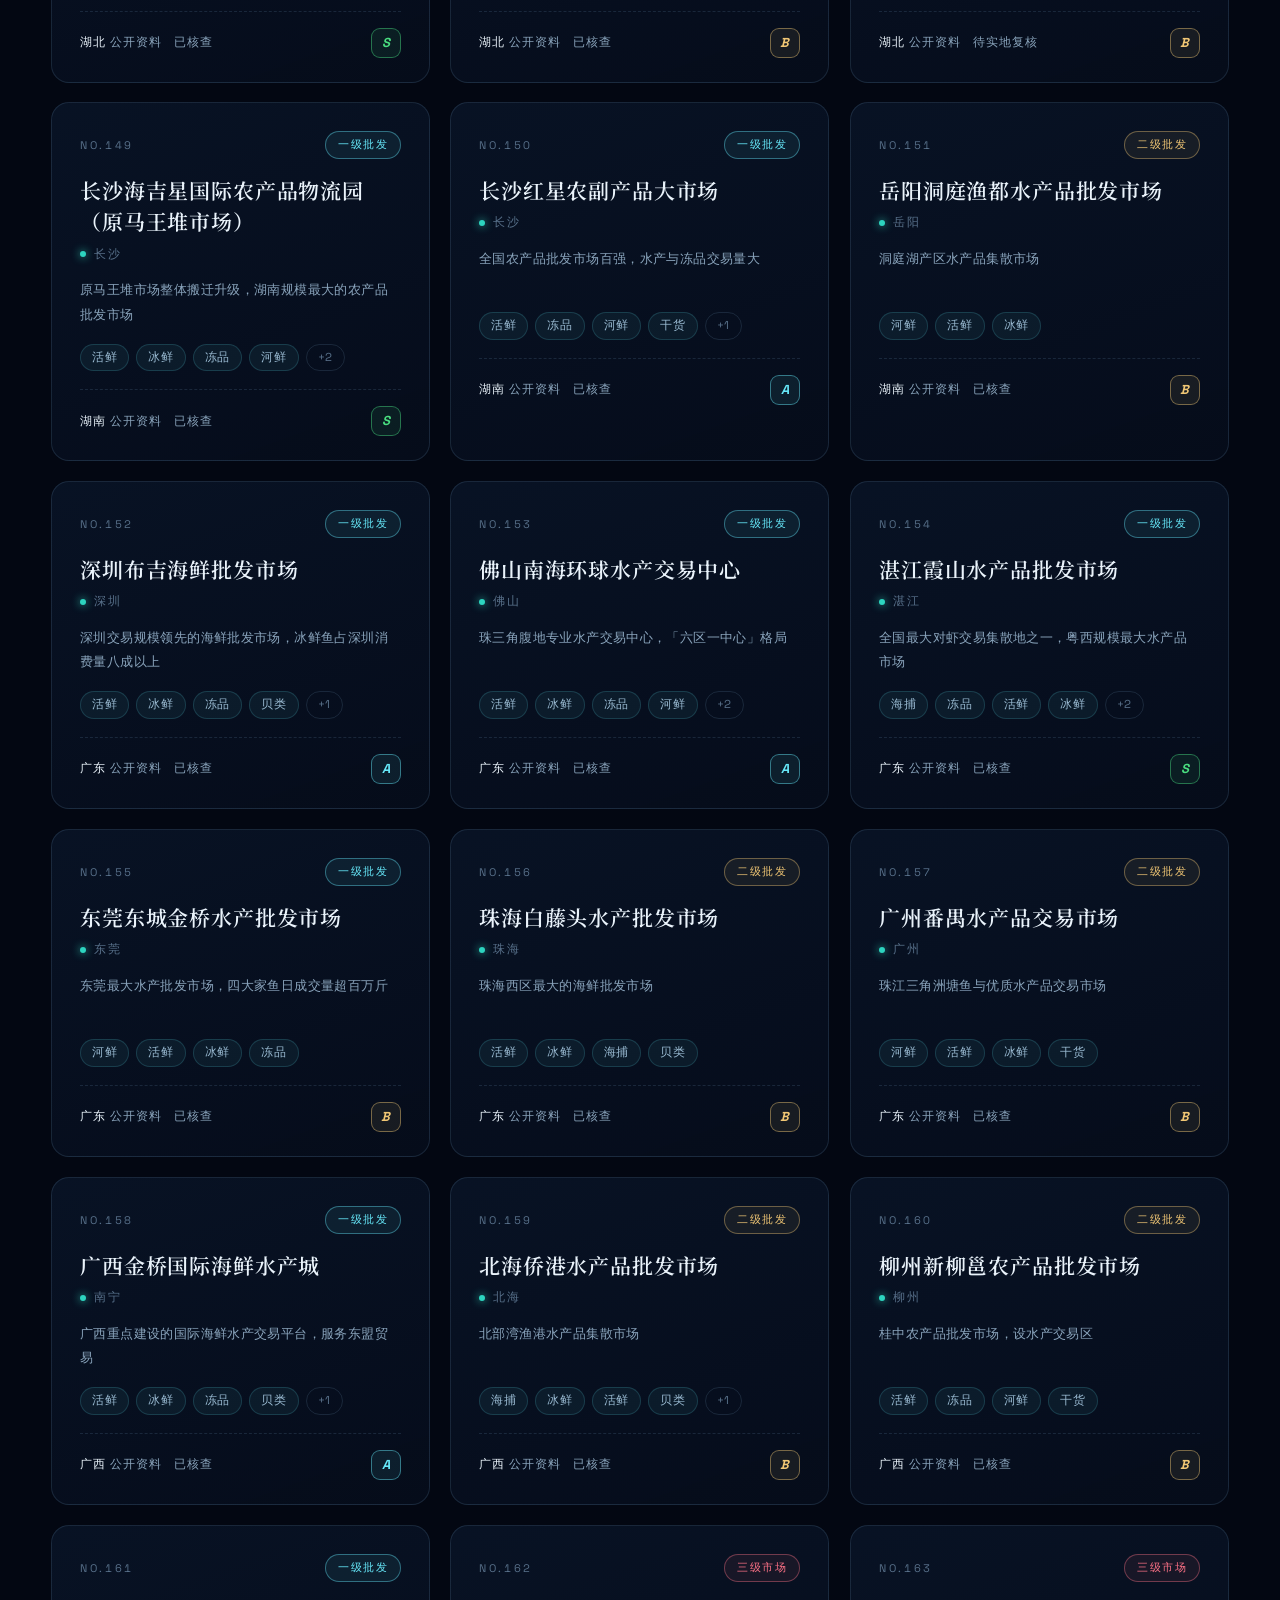
==== commit 89884d5e: "feat: 补充核查25省市73座水产市场，市场总数达103座（双数据源+来源筛选）" ====
--- a/index.html
+++ b/index.html
@@ -77,10 +77,10 @@
       <a class="btn btn-ghost magnetic" href="#map" data-hover><span>查看全国分布</span></a>
     </div>
     <div class="hero-stats reveal-hero" style="--d:.55s">
-      <div class="hs"><b data-count="30">0</b><span>核查市场</span></div>
-      <div class="hs"><b data-count="26">0</b><span>市场城市</span></div>
-      <div class="hs"><b data-count="197">0</b><span>辐射城市</span></div>
-      <div class="hs"><b data-count="943">0</b><span>规划门店</span></div>
+      <div class="hs"><b data-count="30" data-metric="markets">0</b><span>核查市场</span></div>
+      <div class="hs"><b data-count="26" data-metric="cities">0</b><span>覆盖城市</span></div>
+      <div class="hs"><b data-count="25" data-metric="provs">0</b><span>覆盖省市</span></div>
+      <div class="hs"><b data-count="943" data-metric="plan">0</b><span>规划门店</span></div>
     </div>
   </div>
 
@@ -97,30 +97,35 @@
   <header class="sec-head reveal">
     <p class="sec-kicker"><i></i>01 · GLOBAL OVERVIEW<i></i></p>
     <h2 class="sec-title">一潮之下，<em>三十港</em></h2>
-    <p class="sec-sub">从华南黄沙到东北之滨，核查覆盖 26 城 30 座批发市场，串联 197 个辐射城市的鲜活供应链。</p>
+    <p class="sec-sub">覆盖 <b data-metric-text="provs">25</b> 个省市、<b data-metric-text="cities">43</b> 座城市的水产批发市场，串联 <b data-metric-text="coverage">197</b> 个辐射城市的鲜活供应链。</p>
   </header>
 
   <div class="kpi-grid">
     <article class="kpi kpi-big reveal" style="--d:0s">
-      <span class="kpi-label">市场总数</span>
-      <div class="kpi-num"><b data-count="30">0</b><i>座</i></div>
-      <p>覆盖 26 个城市的一级至三级批发市场</p>
+      <span class="kpi-label">核查市场总数</span>
+      <div class="kpi-num"><b data-count="103" data-metric="markets">0</b><i>座</i></div>
+      <p>台账 <b data-metric-text="ledger">30</b> 座 + 公开资料补充 <b data-metric-text="extra">73</b> 座</p>
       <svg class="kpi-wave" viewBox="0 0 200 40" preserveAspectRatio="none"><path d="M0 20 Q 25 8 50 20 T 100 20 T 150 20 T 200 20" /></svg>
     </article>
     <article class="kpi reveal" style="--d:.08s">
       <span class="kpi-label">一级批发市场</span>
-      <div class="kpi-num sm"><b data-count="25">0</b><i>座</i></div>
+      <div class="kpi-num sm"><b data-count="25" data-metric="tier1">0</b><i>座</i></div>
       <p>承担区域集散的源头市场</p>
     </article>
     <article class="kpi reveal" style="--d:.16s">
-      <span class="kpi-label">规划开店容量</span>
-      <div class="kpi-num sm"><b data-count="943">0</b><i>家</i></div>
-      <p>台账口径 · 与汇总表核对一致</p>
+      <span class="kpi-label">待实地复核</span>
+      <div class="kpi-num sm"><b data-count="16" data-metric="pending">0</b><i>座</i></div>
+      <p>产地型与中小市场 · 建议走访确认</p>
     </article>
     <article class="kpi reveal" style="--d:.24s">
-      <span class="kpi-label">辐射城市总量</span>
-      <div class="kpi-num sm"><b data-count="197">0</b><i>城</i></div>
-      <p>去重后市场覆盖城市数</p>
+      <span class="kpi-label">台账规划开店容量</span>
+      <div class="kpi-num sm"><b data-count="943" data-metric="plan">0</b><i>家</i></div>
+      <p>与汇总表核对一致</p>
+    </article>
+    <article class="kpi reveal" style="--d:.32s">
+      <span class="kpi-label">台账辐射城市</span>
+      <div class="kpi-num sm"><b data-count="197" data-metric="coverage">0</b><i>城</i></div>
+      <p>去重后覆盖城市数</p>
     </article>
   </div>
 
@@ -158,7 +163,7 @@
   <header class="sec-head reveal">
     <p class="sec-kicker"><i></i>02 · TIER SYSTEM<i></i></p>
     <h2 class="sec-title">三级<em>潮位</em></h2>
-    <p class="sec-sub">按集散半径与供应链角色，将 30 座市场划分为三个潮位层级。</p>
+    <p class="sec-sub">按集散半径与供应链角色，将核查市场划分为三个潮位层级；<b data-metric-text="pending">16</b> 座产地型与中小市场待实地复核。</p>
   </header>
   <div class="tier-grid">
     <article class="tier-card t1 reveal" style="--d:0s">
@@ -167,8 +172,8 @@
       <h3>一级批发市场</h3>
       <p class="tc-en">PRIMARY WHOLESALE</p>
       <p class="tc-desc">城市或区域的主导集散中心，货源直达产地与港口，辐射多城甚至跨省供应，是供应链的<b>主潮</b>。</p>
-      <div class="tc-stats"><b data-count="25">0</b><span>座 · 占 83%</span></div>
-      <div class="tc-tags"><span>广州黄沙</span><span>福州海峡</span><span>杭州新农都</span><span>郑州万邦</span></div>
+      <div class="tc-stats"><b data-count="25" data-metric="tier1">0</b><span>座 · 占 <i data-pct="tier1">83</i>%</span></div>
+      <div class="tc-tags"><span>广州黄沙</span><span>大连辽渔</span><span>常州凌家塘</span><span>湛江霞山</span></div>
     </article>
     <article class="tier-card t2 reveal" style="--d:.1s">
       <div class="tc-num">02</div>
@@ -176,8 +181,8 @@
       <h3>二级批发市场</h3>
       <p class="tc-en">SECONDARY / ORIGIN</p>
       <p class="tc-desc">产地收购码头与城市分销节点，承接一级货源向下分拨，或在一手渔港集货，是供应链的<b>支流</b>。</p>
-      <div class="tc-stats"><b data-count="4">0</b><span>座 · 占 13%</span></div>
-      <div class="tc-tags"><span>江门广海</span><span>汕头和平</span><span>成都青石桥</span></div>
+      <div class="tc-stats"><b data-count="4" data-metric="tier2">0</b><span>座 · 占 <i data-pct="tier2">13</i>%</span></div>
+      <div class="tc-tags"><span>珠海白藤头</span><span>三亚崖州渔港</span><span>柳州新柳邕</span></div>
     </article>
     <article class="tier-card t3 reveal" style="--d:.2s">
       <div class="tc-num">03</div>
@@ -185,8 +190,8 @@
       <h3>三级市场</h3>
       <p class="tc-en">RETAIL TERMINAL</p>
       <p class="tc-desc">面向城区终端的零售型市场，直接服务社区居民与餐饮门店，是供应链的<b>细流</b>。</p>
-      <div class="tc-stats"><b data-count="1">0</b><span>座 · 占 3%</span></div>
-      <div class="tc-tags"><span>青岛埠西</span></div>
+      <div class="tc-stats"><b data-count="1" data-metric="tier3">0</b><span>座 · 占 <i data-pct="tier3">3</i>%</span></div>
+      <div class="tc-tags"><span>青岛埠西</span><span>三亚第一市场</span><span>海口东门市场</span></div>
     </article>
   </div>
 </section>
@@ -196,15 +201,15 @@
   <header class="sec-head reveal">
     <p class="sec-kicker"><i></i>03 · NATIONAL GRID<i></i></p>
     <h2 class="sec-title">潮汐<em>版图</em></h2>
-    <p class="sec-sub">悬停光点查看市场与其辐射省份；点击进入完整核查档案。</p>
+    <p class="sec-sub">悬停光点查看市场与其辐射省份；点击进入完整核查档案。台账市场高亮其覆盖省份，补充核查市场高亮所在省份。</p>
   </header>
 
   <div class="map-toolbar reveal">
     <div class="map-filters" id="map-filters" role="tablist" aria-label="按级别筛选">
-      <button class="mf active" data-tier="0">全部 <em>30</em></button>
-      <button class="mf" data-tier="1"><i class="dot d1"></i>一级 <em>25</em></button>
-      <button class="mf" data-tier="2"><i class="dot d2"></i>二级 <em>4</em></button>
-      <button class="mf" data-tier="3"><i class="dot d3"></i>三级 <em>1</em></button>
+      <button class="mf active" data-tier="0">全部 <em data-metric="markets">103</em></button>
+      <button class="mf" data-tier="1"><i class="dot d1"></i>一级 <em data-metric="tier1">70</em></button>
+      <button class="mf" data-tier="2"><i class="dot d2"></i>二级 <em data-metric="tier2">30</em></button>
+      <button class="mf" data-tier="3"><i class="dot d3"></i>三级 <em data-metric="tier3">3</em></button>
     </div>
     <div class="map-legend">
       <span><i class="pulse p1"></i>一级 · 主潮</span>
@@ -226,7 +231,7 @@
   <header class="sec-head reveal">
     <p class="sec-kicker"><i></i>04 · MARKET DIRECTORY<i></i></p>
     <h2 class="sec-title">三十港<em>名录</em></h2>
-    <p class="sec-sub">搜索、按城市 / 级别 / 品类筛选，点击任一市场展开完整核查档案。</p>
+    <p class="sec-sub">搜索、按城市 / 级别 / 品类 / 数据来源筛选，点击任一市场展开完整核查档案。</p>
   </header>
 
   <div class="dir-controls reveal">
@@ -246,9 +251,15 @@
   </div>
   <div class="dir-tiers reveal" id="dir-tier-filters">
     <button class="active" data-tier="0">全部级别</button>
-    <button data-tier="1">一级 <em>25</em></button>
-    <button data-tier="2">二级 <em>4</em></button>
-    <button data-tier="3">三级 <em>1</em></button>
+    <button data-tier="1">一级 <em data-metric="tier1">70</em></button>
+    <button data-tier="2">二级 <em data-metric="tier2">30</em></button>
+    <button data-tier="3">三级 <em data-metric="tier3">3</em></button>
+  </div>
+  <div class="dir-tiers src reveal" id="dir-source-filters">
+    <button class="active" data-src="">全部来源 <em data-metric="markets">103</em></button>
+    <button data-src="ledger">台账市场 <em data-metric="ledger">30</em></button>
+    <button data-src="research">补充核查 <em data-metric="extra">73</em></button>
+    <button data-src="pending">待实地复核 <em data-metric="pending">16</em></button>
   </div>
   <div class="dir-cats reveal" id="dir-cat-filters" aria-label="按品类筛选"></div>
 
@@ -273,7 +284,7 @@
     <article class="method-card reveal" style="--d:.1s">
       <span class="m-ico">◉</span>
       <h3>公开资料核查层</h3>
-      <p>市场级别、供应品类与规模数据来自政府公开信息、行业协会与权威媒体报道，逐条标注出处。</p>
+      <p>覆盖 25 个省市的主要批发市场：级别、供应品类与规模数据来自政府公开信息、行业协会与权威媒体报道，逐条标注出处与置信度（高 / 中 / 低）。</p>
       <em>置信度 · 中—高</em>
     </article>
     <article class="method-card reveal" style="--d:.2s">
@@ -296,6 +307,15 @@
       <li><a href="https://nyncw.sh.gov.cn/mtbd/20180705/0009-23849.html" target="_blank" rel="noopener">上海市农委 · 上海水产市场布局</a></li>
       <li><a href="https://www.sina.cn/news/article/comos_nisinhk7818754.html" target="_blank" rel="noopener">公开资料 · 石家庄四大海鲜市场对比</a></li>
       <li><a href="http://static.nfapp.southcn.com/content/201706/11/c475559.html" target="_blank" rel="noopener">南方+ · 广东知名水产批发市场盘点</a></li>
+      <li><a href="https://www.maigoo.com/top/437723.html" target="_blank" rel="noopener">买购网 · 天津十大海鲜批发市场（2026）</a></li>
+      <li><a href="https://www.maigoo.com/top/3DMNOTQ1.html" target="_blank" rel="noopener">买购网 · 安徽十大海鲜批发市场</a></li>
+      <li><a href="https://www.maigoo.com/top/4DMNNzU1.html" target="_blank" rel="noopener">买购网 · 湖南十大水产批发市场</a></li>
+      <li><a href="https://www.lfg.com.cn/Product/Content.aspx?ProductId=314" target="_blank" rel="noopener">辽渔集团 · 大连辽渔国际水产品市场</a></li>
+      <li><a href="https://m.gmw.cn/2025-02/28/content_37876144.htm" target="_blank" rel="noopener">光明网 · 舟山国际水产城</a></li>
+      <li><a href="https://moment.rednet.cn/content/646856/68/14572721.html" target="_blank" rel="noopener">红网 · 长沙 4 家市场入榜全国农产品批发市场行业榜</a></li>
+      <li><a href="https://www.my399.com/2026/05-11/q19yj4x1.html" target="_blank" rel="noopener">哈尔滨新闻网 · 先锋农批市场二期海鲜冻品交易区</a></li>
+      <li><a href="https://www.moa.gov.cn/xw/qg/201409/t20140930_4070471.htm" target="_blank" rel="noopener">农业农村部 · 大连冰鲜贝类交易大厅开张</a></li>
+      <li><a href="https://www.sina.cn/gc/article/nitqkpm2267388.html" target="_blank" rel="noopener">公开资料 · 大连三大海鲜市场实测对比</a></li>
     </ul>
   </div>
 </section>
@@ -323,6 +343,7 @@
 
 <script src="assets/js/china-geo.js"></script>
 <script src="assets/js/data.js"></script>
+<script src="assets/js/data-extra.js"></script>
 <script src="assets/js/ocean.js"></script>
 <script src="assets/js/app.js"></script>
 </body>
--- a/assets/css/style.css
+++ b/assets/css/style.css
@@ -57,15 +57,20 @@
   75%{transform:translate(14px,-12px)}87.5%{transform:translate(-26px,-8px)}
 }
 
-/* ---------- 自定义光标 ---------- */
-#cursor-dot,#cursor-ring{position:fixed;top:0;left:0;z-index:3000;pointer-events:none;border-radius:50%}
-#cursor-dot{width:7px;height:7px;background:var(--cyan);box-shadow:0 0 12px rgba(103,232,249,.9);transform:translate(-50%,-50%)}
-#cursor-ring{
-  width:38px;height:38px;border:1px solid rgba(103,232,249,.45);
-  transform:translate(-50%,-50%);transition:width .35s var(--ease),height .35s var(--ease),
-  border-color .35s,background .35s;
-}
-body.cursor-big #cursor-ring{width:74px;height:74px;border-color:rgba(103,232,249,.8);background:rgba(103,232,249,.06)}
+/* ---------- 自定义光标（精致版） ----------
+   仅在精确指针设备启用；has-cursor 类由 JS 注入，JS 失效自动回退系统箭头 */
+@media(pointer:fine){
+  html.has-cursor,html.has-cursor body,html.has-cursor a,html.has-cursor button,
+  html.has-cursor .dir-card,html.has-cursor .mk,html.has-cursor select,
+  html.has-cursor [data-hover],html.has-cursor .mf,html.has-cursor .dw-cover-more{cursor:none}
+  html.has-cursor input,html.has-cursor textarea{cursor:text}
+}
+#cursor-dot,#cursor-ring{position:fixed;top:0;left:0;z-index:3000;pointer-events:none;border-radius:50%;
+  will-change:transform;transition:opacity .3s var(--ease),border-color .35s var(--ease),background .35s var(--ease)}
+#cursor-dot{width:6px;height:6px;background:#fff;
+  box-shadow:0 0 0 1px rgba(103,232,249,.45),0 0 12px rgba(103,232,249,.7)}
+#cursor-ring{width:30px;height:30px;border:1px solid rgba(190,225,245,.3)}
+body.cursor-big #cursor-ring{border-color:rgba(103,232,249,.8);background:rgba(103,232,249,.07)}
 body.cursor-hide #cursor-dot,body.cursor-hide #cursor-ring{opacity:0}
 @media(pointer:coarse){#cursor-dot,#cursor-ring{display:none}}
 
@@ -219,7 +224,7 @@
 .reveal.in{opacity:1;transform:none}
 
 /* ---------- 总览 KPI ---------- */
-.kpi-grid{display:grid;grid-template-columns:1.6fr 1fr 1fr 1fr;gap:20px;margin-bottom:20px}
+.kpi-grid{display:grid;grid-template-columns:1.45fr 1fr 1fr 1fr 1fr;gap:18px;margin-bottom:20px}
 .kpi{position:relative;border:1px solid var(--line);border-radius:var(--r);padding:30px 30px 26px;overflow:hidden;
   background:linear-gradient(160deg,rgba(12,28,50,.6),rgba(7,16,32,.55));transition:border-color .4s,transform .4s var(--ease),box-shadow .4s}
 .kpi:hover{border-color:rgba(103,232,249,.35);transform:translateY(-4px);box-shadow:0 22px 60px -20px rgba(6,30,52,.9)}
@@ -232,6 +237,8 @@
 .kpi-num.sm b{font-size:clamp(36px,3.6vw,52px)}
 .kpi-num i{font-style:normal;font-size:15px;color:var(--muted);letter-spacing:.2em}
 .kpi p{font-size:13px;color:var(--muted);letter-spacing:.04em}
+.kpi p b{color:var(--text);font-weight:500}
+.sec-sub b{color:var(--text);font-weight:600}
 .kpi-wave{position:absolute;left:0;right:0;bottom:0;width:100%;height:34px;opacity:.5}
 .kpi-wave path{fill:none;stroke:var(--teal);stroke-width:1.4;stroke-dasharray:300;stroke-dashoffset:300;transition:stroke-dashoffset 2.2s var(--ease)}
 .kpi.in .kpi-wave path{stroke-dashoffset:0}
@@ -295,6 +302,7 @@
 .tc-stats b{font-size:40px;font-weight:500;font-variant-numeric:tabular-nums;line-height:1}
 .t1 .tc-stats b{color:var(--t1)}.t2 .tc-stats b{color:var(--t2)}.t3 .tc-stats b{color:var(--t3)}
 .tc-stats span{font-size:12px;color:var(--dim);letter-spacing:.18em}
+.tc-stats span i{font-style:normal}
 .tc-tags{display:flex;flex-wrap:wrap;gap:8px}
 .tc-tags span{font-size:12px;color:var(--muted);border:1px solid var(--line);padding:5px 12px;border-radius:99px;letter-spacing:.08em;transition:.3s}
 .t1 .tc-tags span:hover{border-color:var(--cyan);color:var(--cyan)}
@@ -386,6 +394,8 @@
 .dir-tiers button:hover{color:var(--text);border-color:var(--line-strong)}
 .dir-tiers button.active{color:#04101d;background:linear-gradient(120deg,var(--cyan),var(--teal));border-color:transparent;font-weight:600}
 .dir-tiers button.active em{color:rgba(4,16,29,.6)}
+.dir-tiers.src button.active{background:linear-gradient(120deg,var(--gold),#dda94e)}
+.dir-tiers.src button:not(.active):hover{border-color:rgba(240,198,116,.5);color:var(--gold)}
 .dir-cats{display:flex;gap:10px;flex-wrap:wrap}
 .dir-cats button{font-size:12.5px;letter-spacing:.1em;color:var(--muted);border:1px solid var(--line);
   padding:8px 16px;border-radius:99px;background:rgba(10,24,44,.35);transition:.35s}
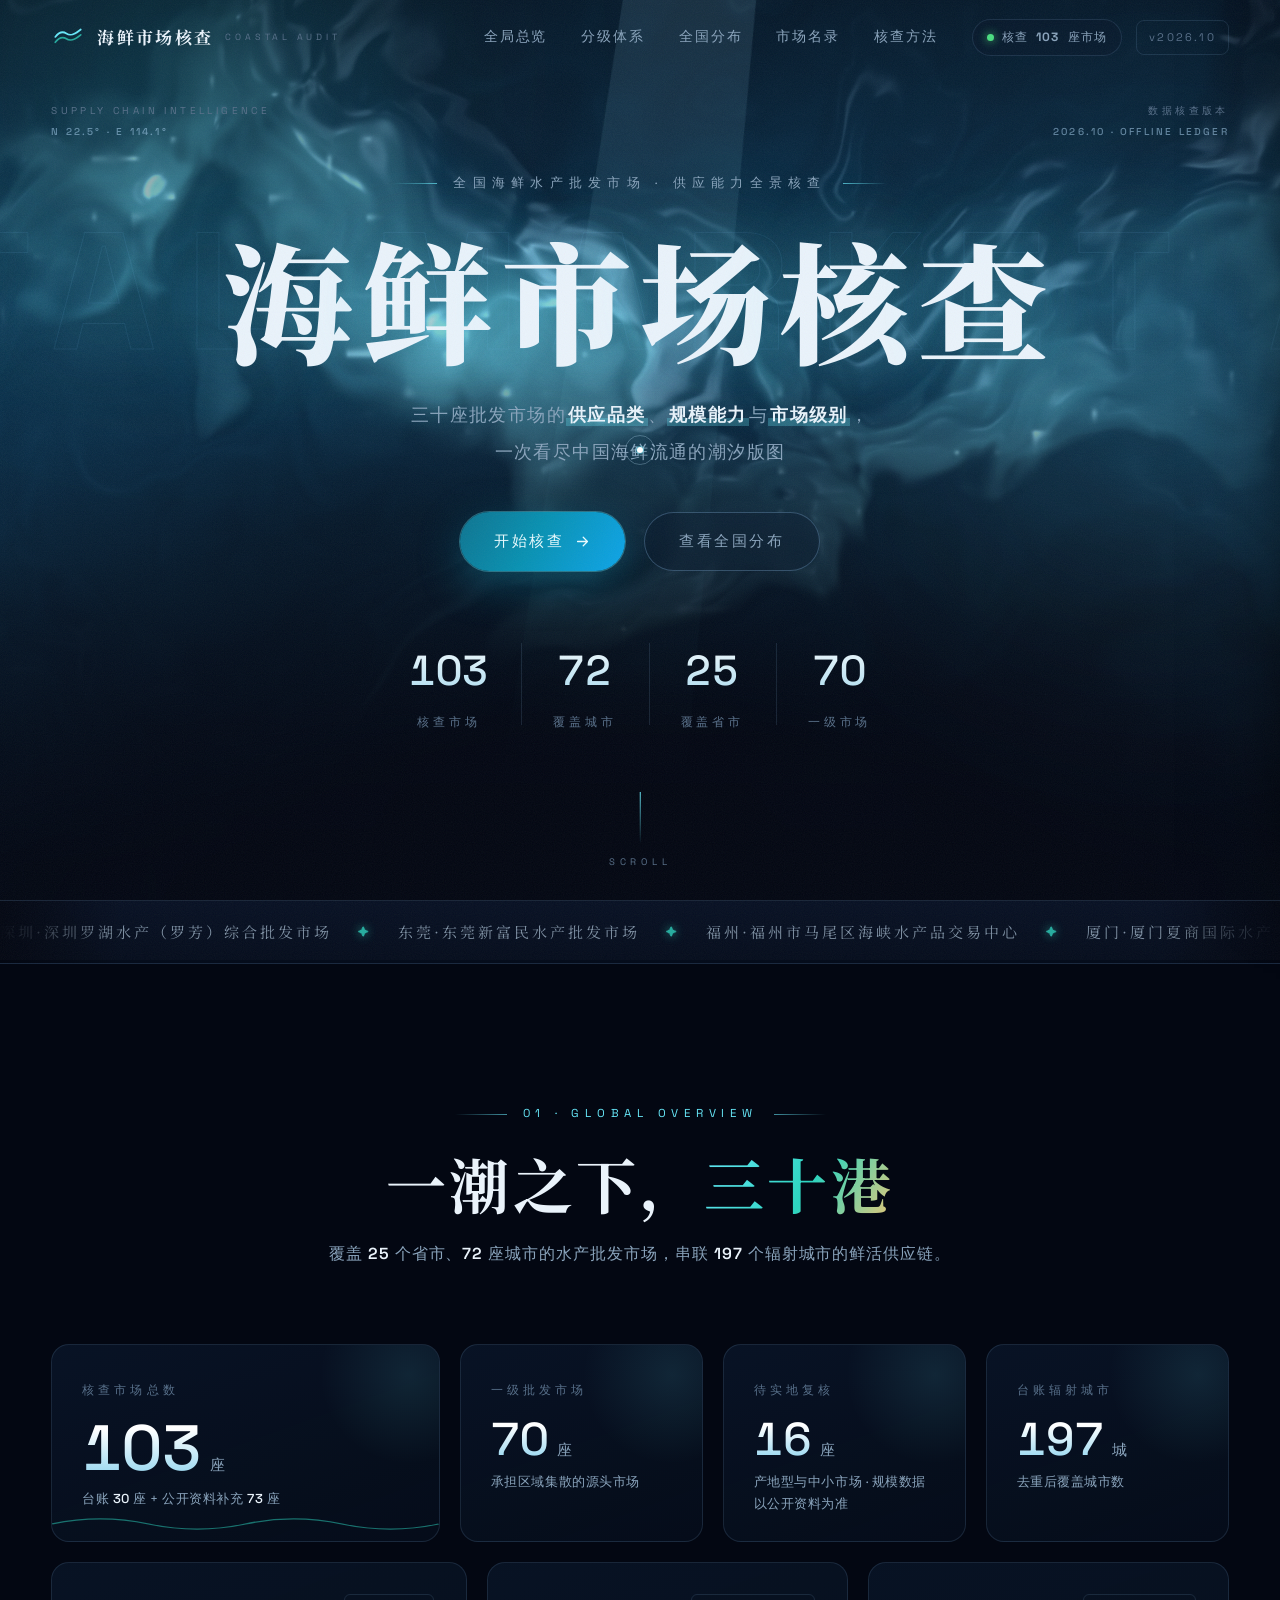
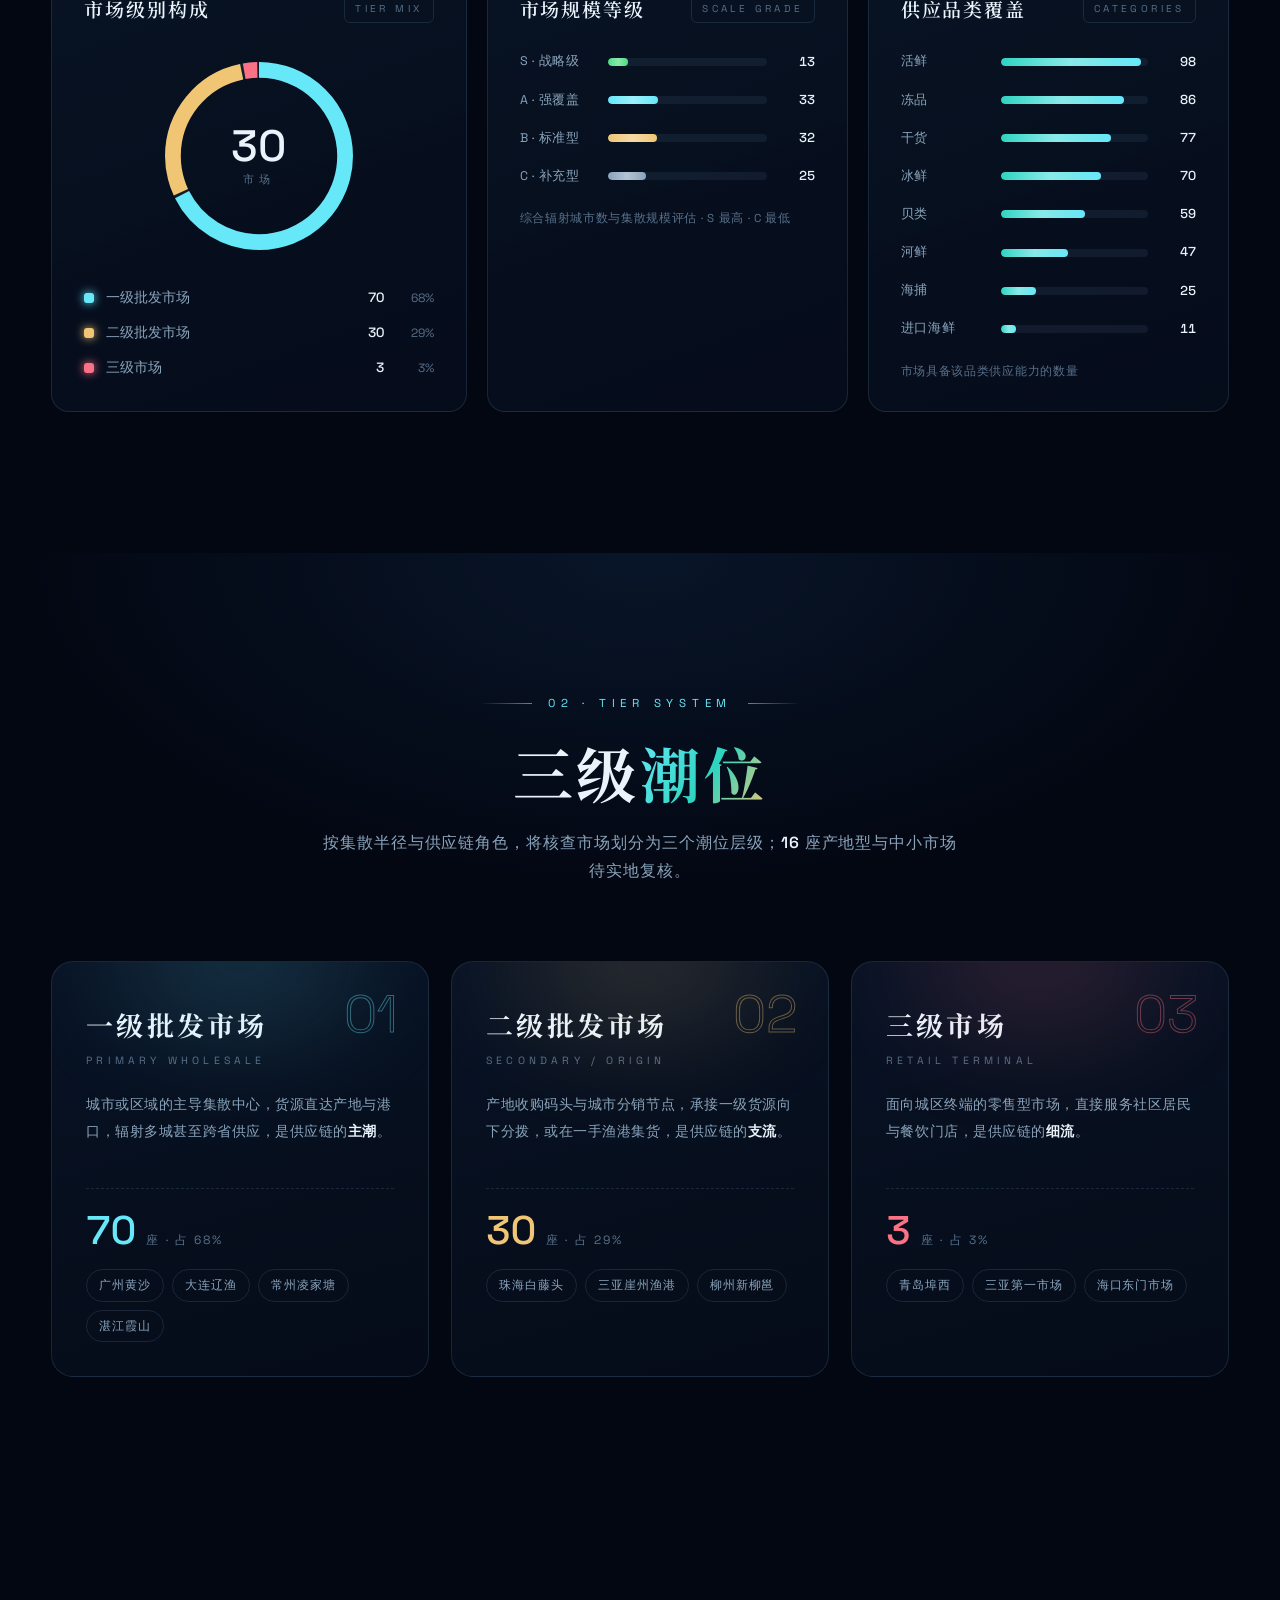
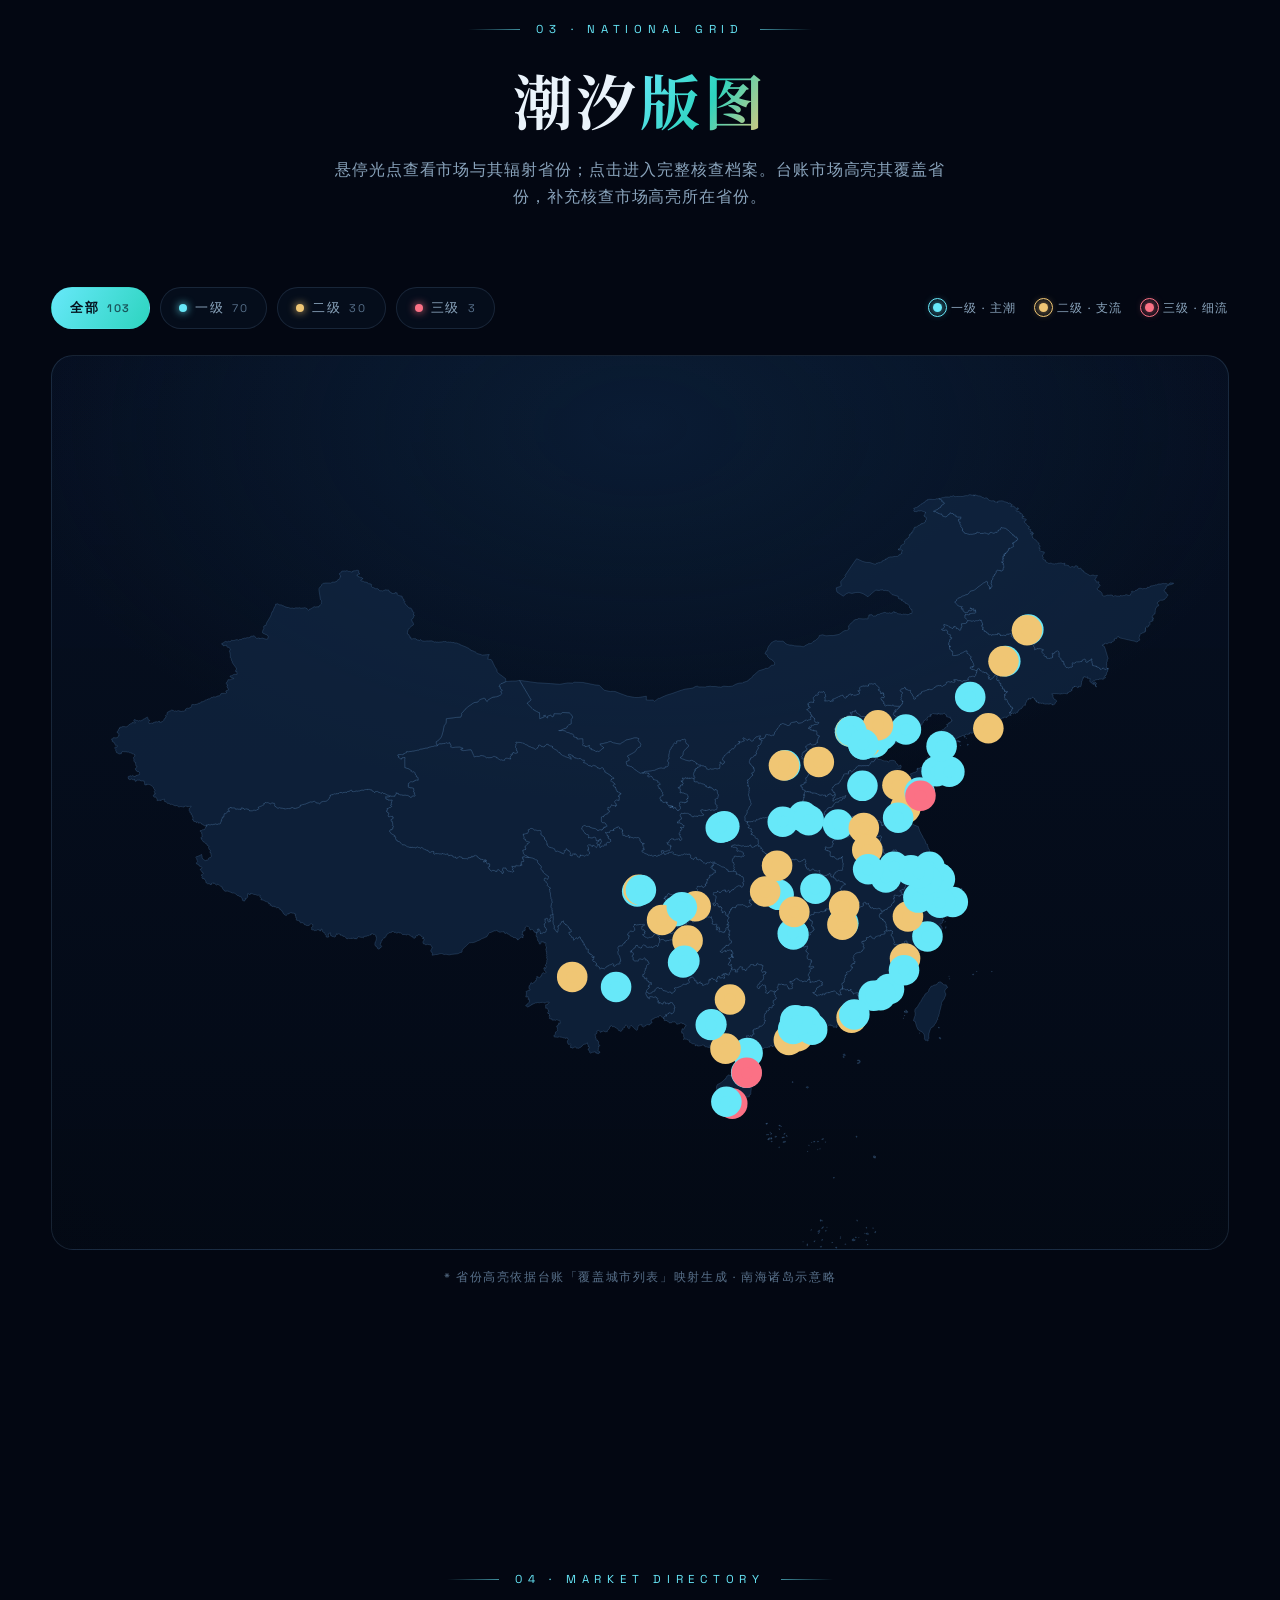
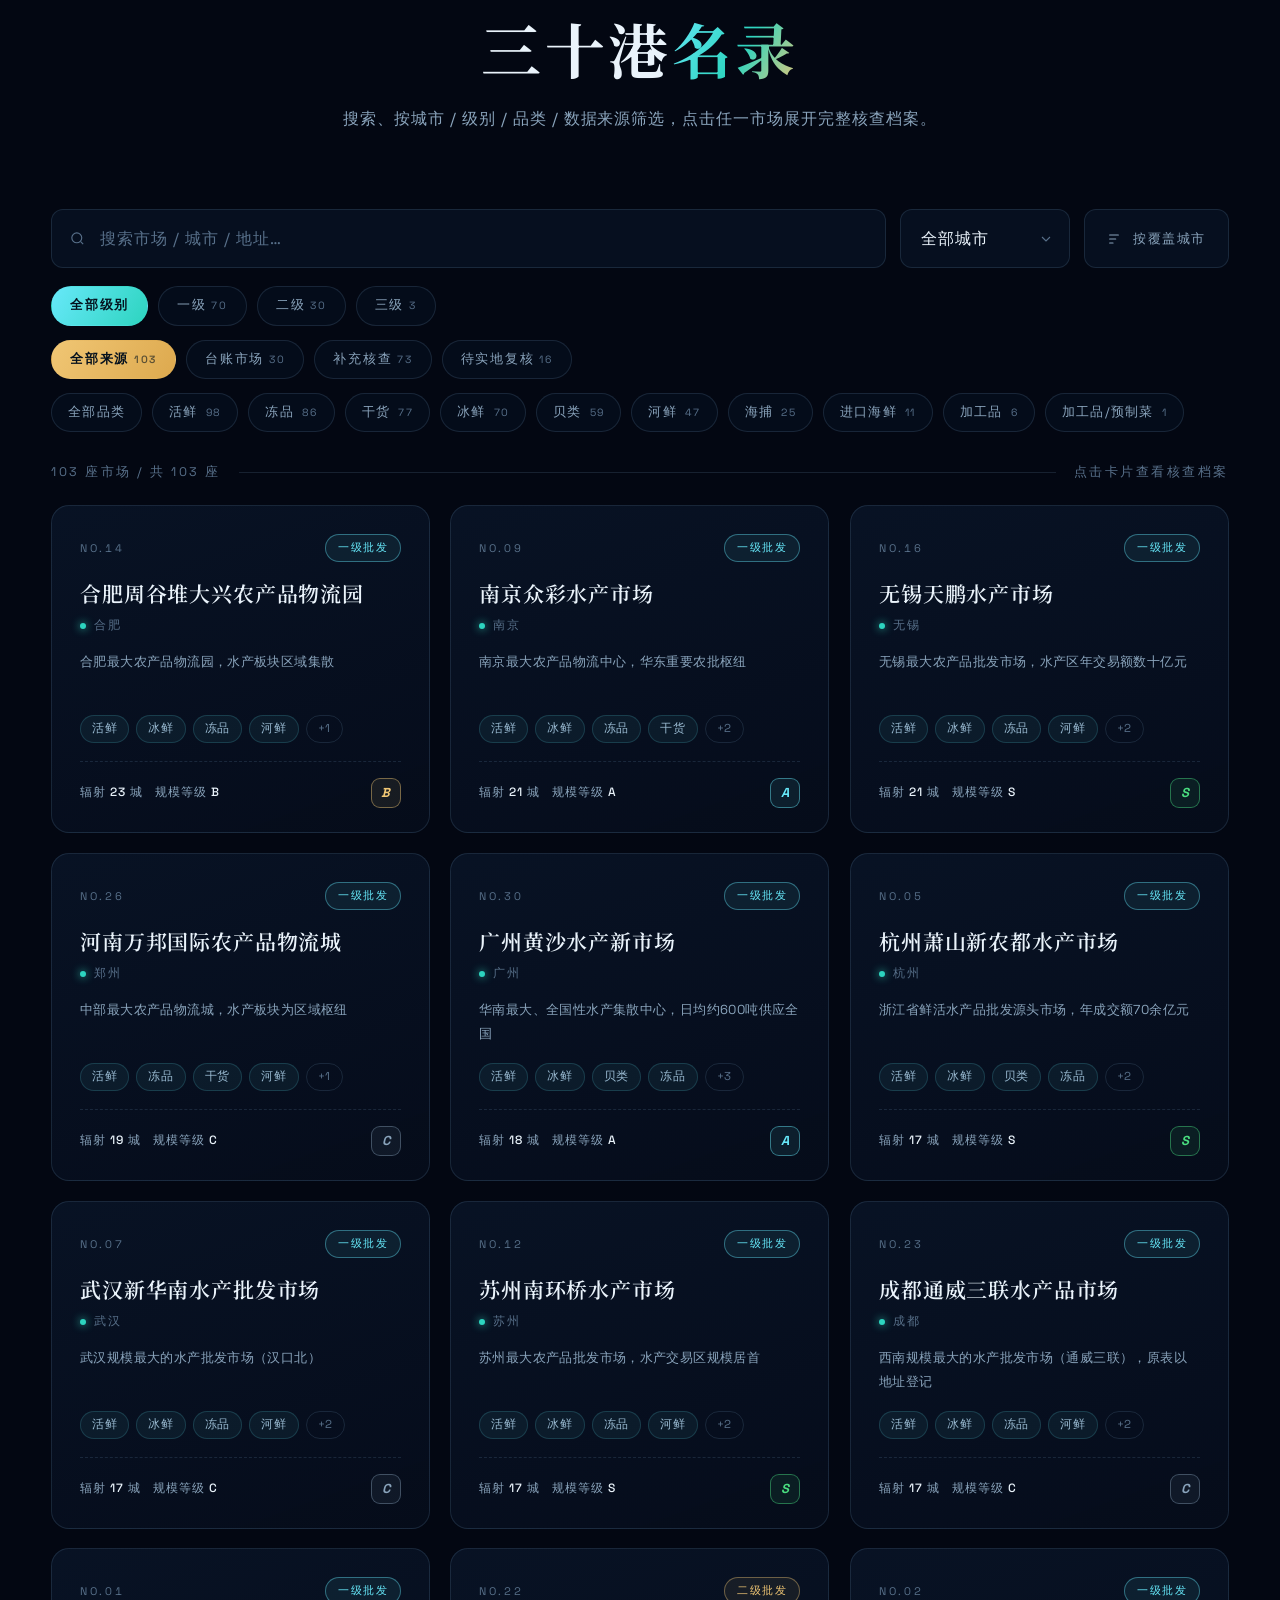
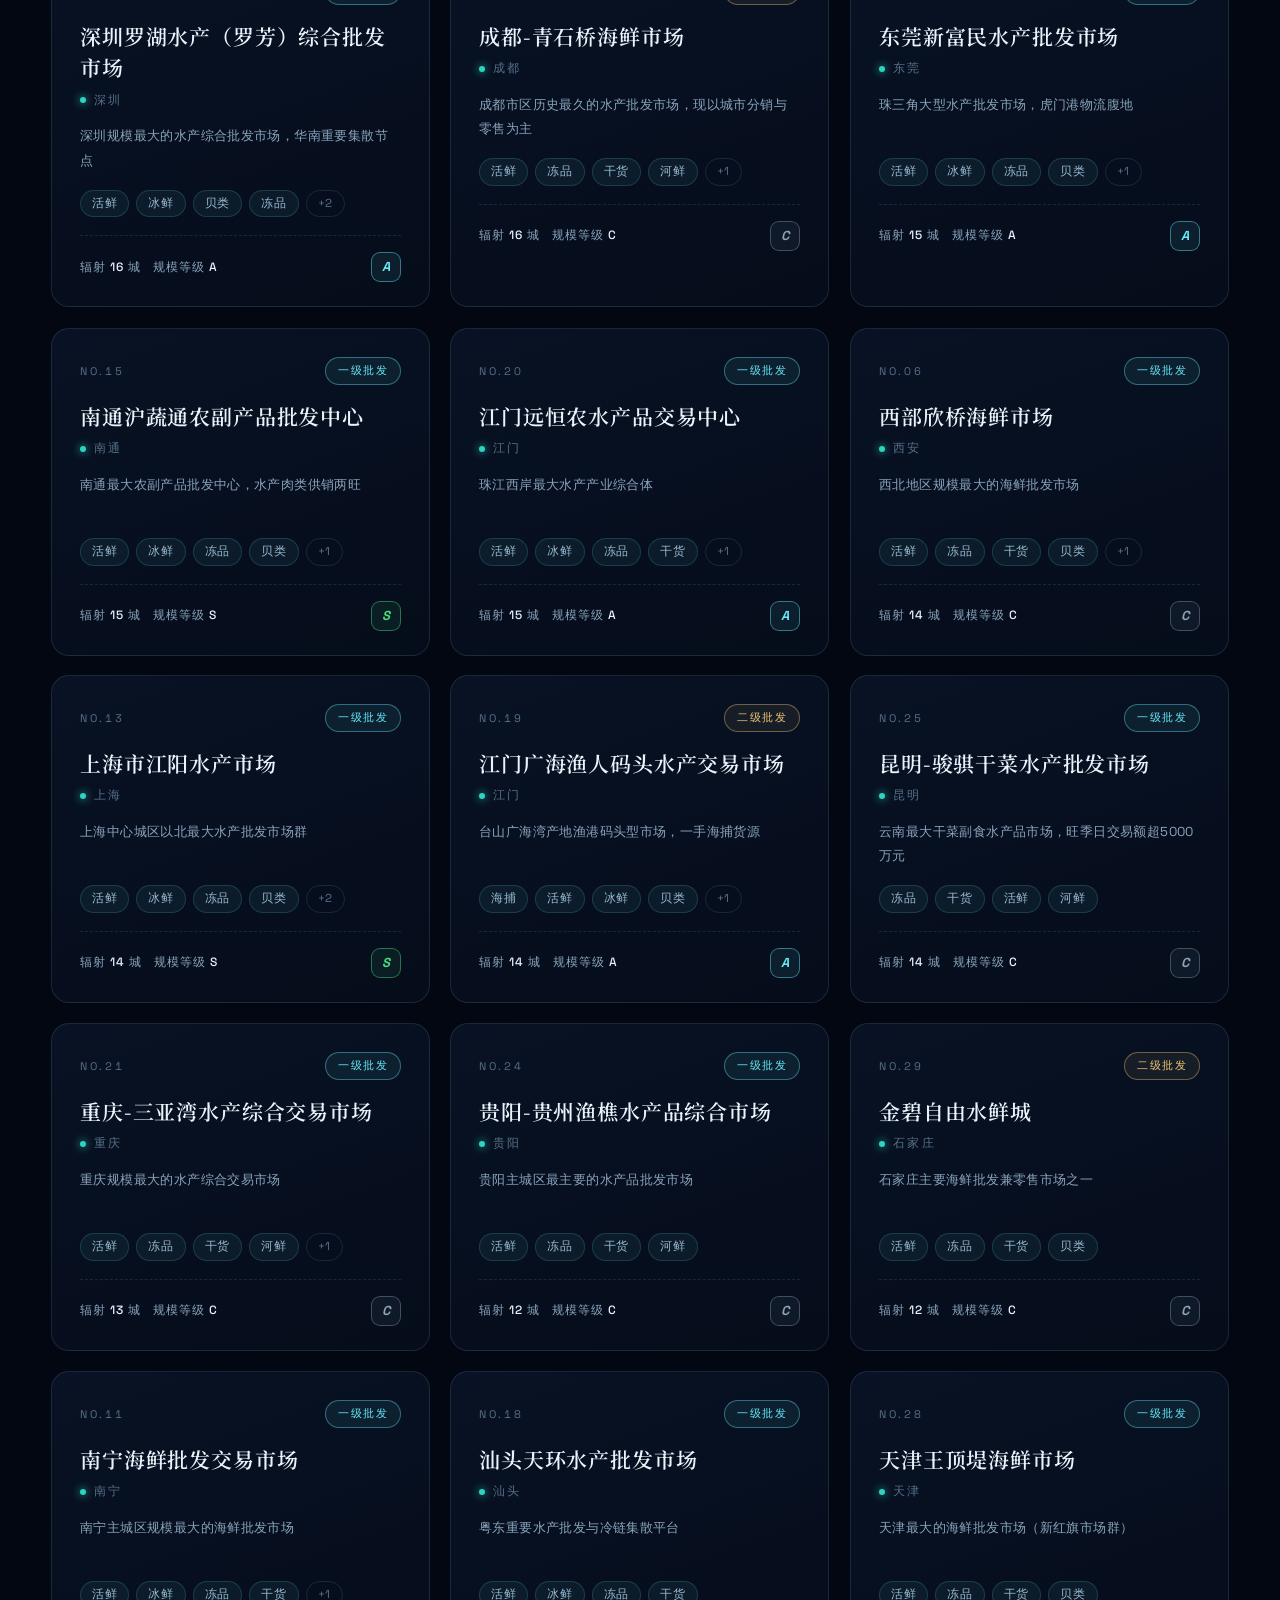
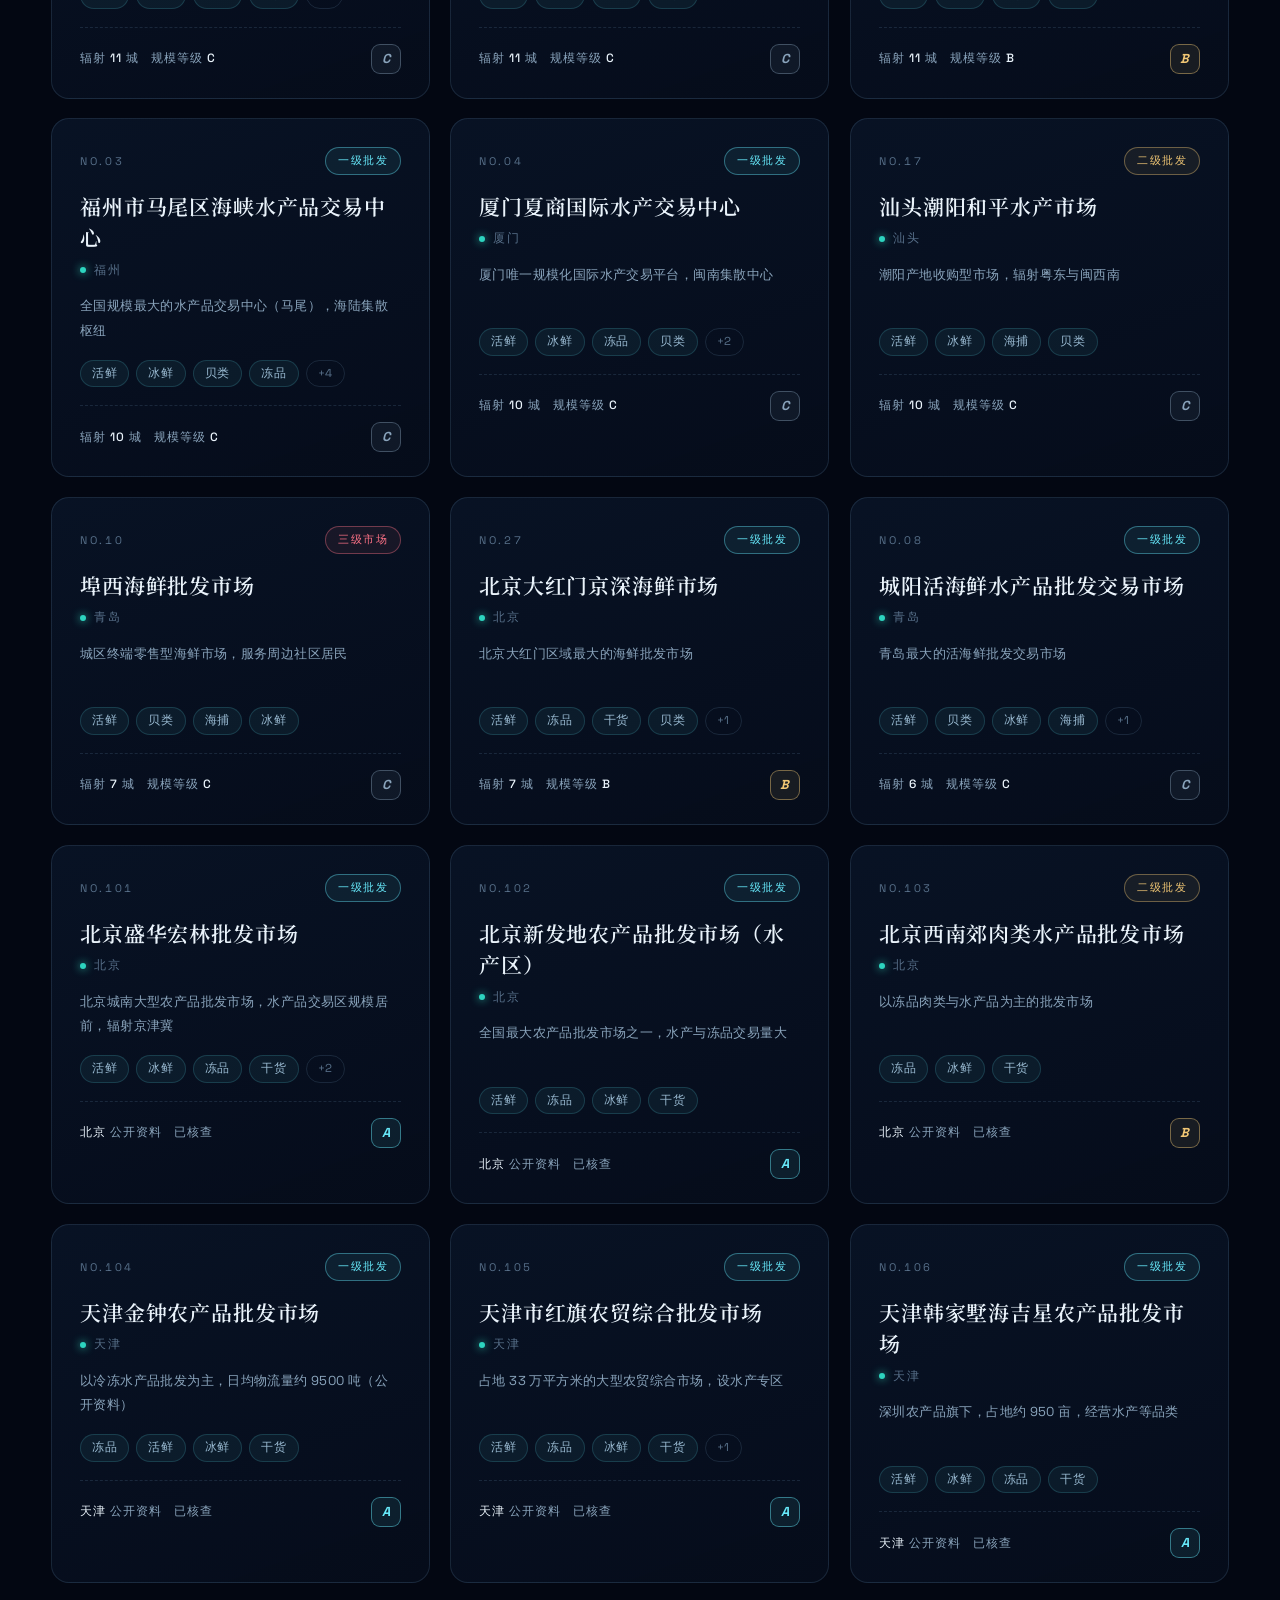
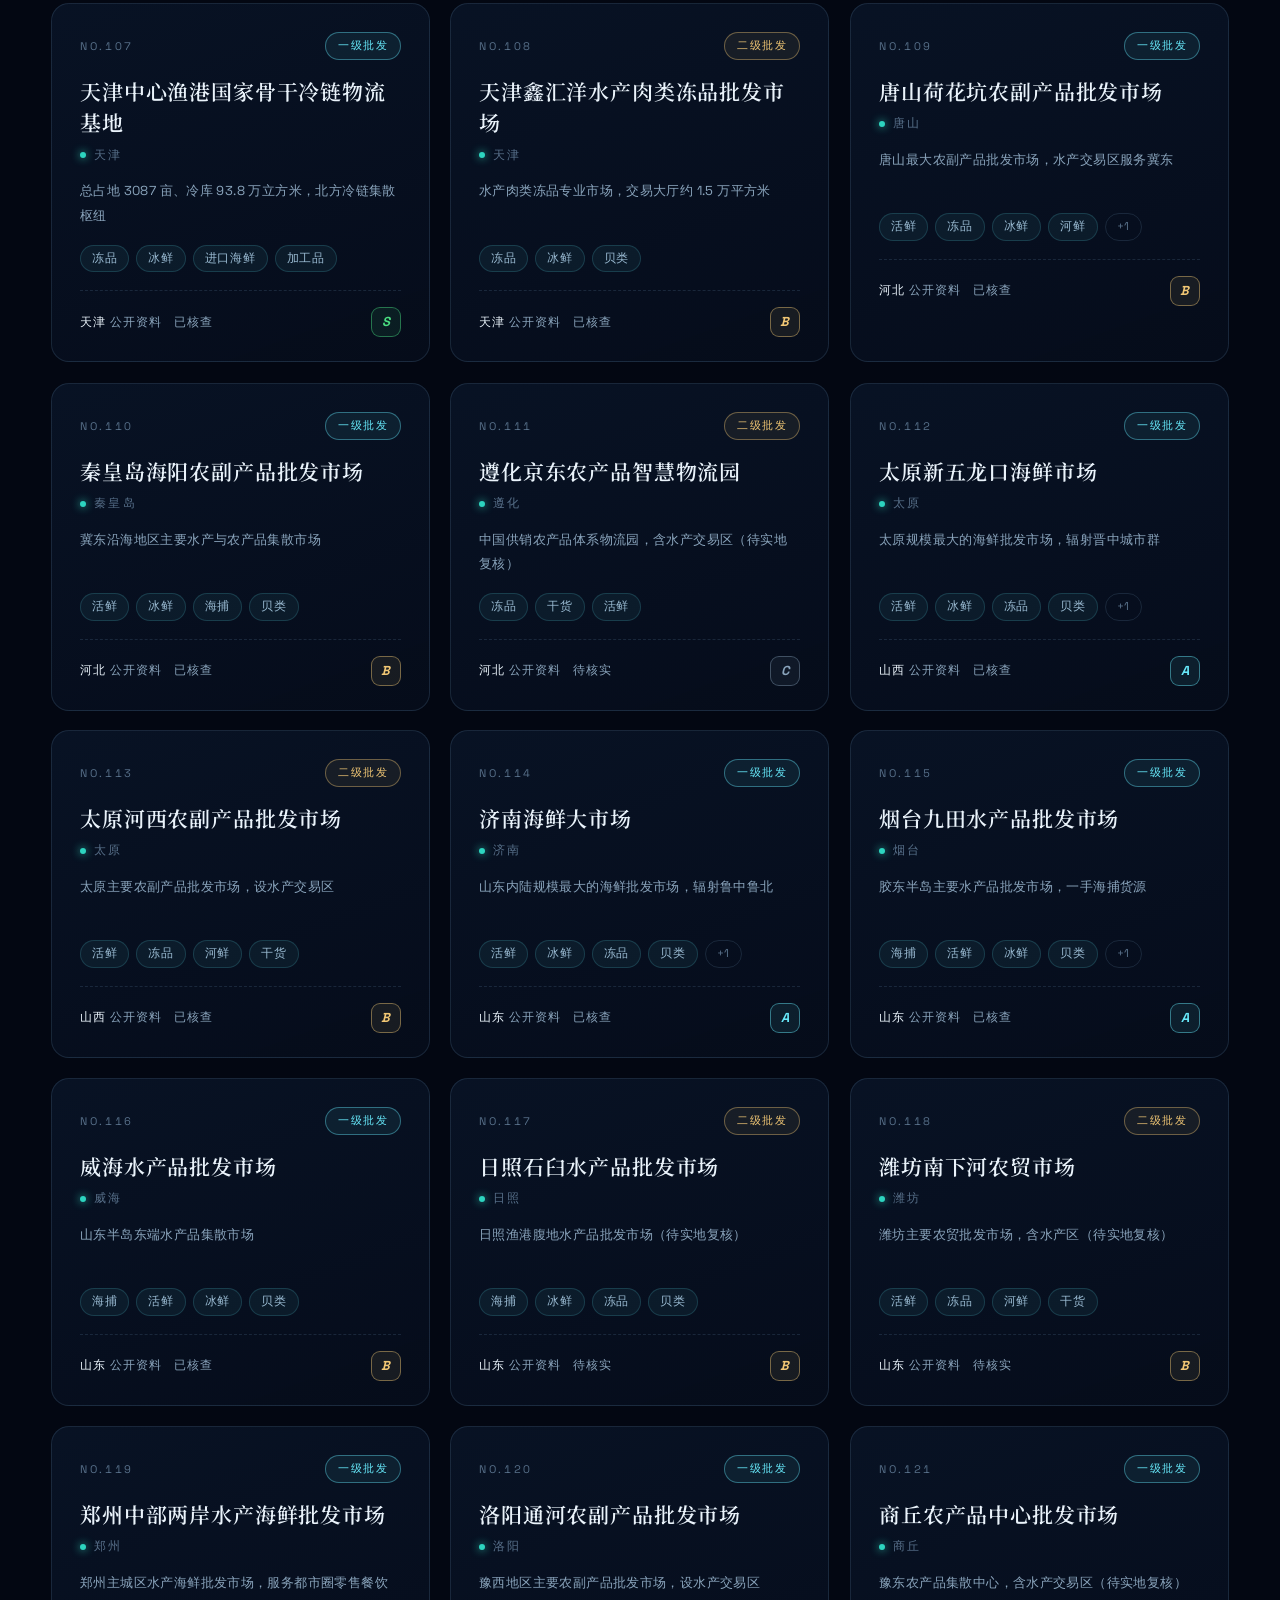
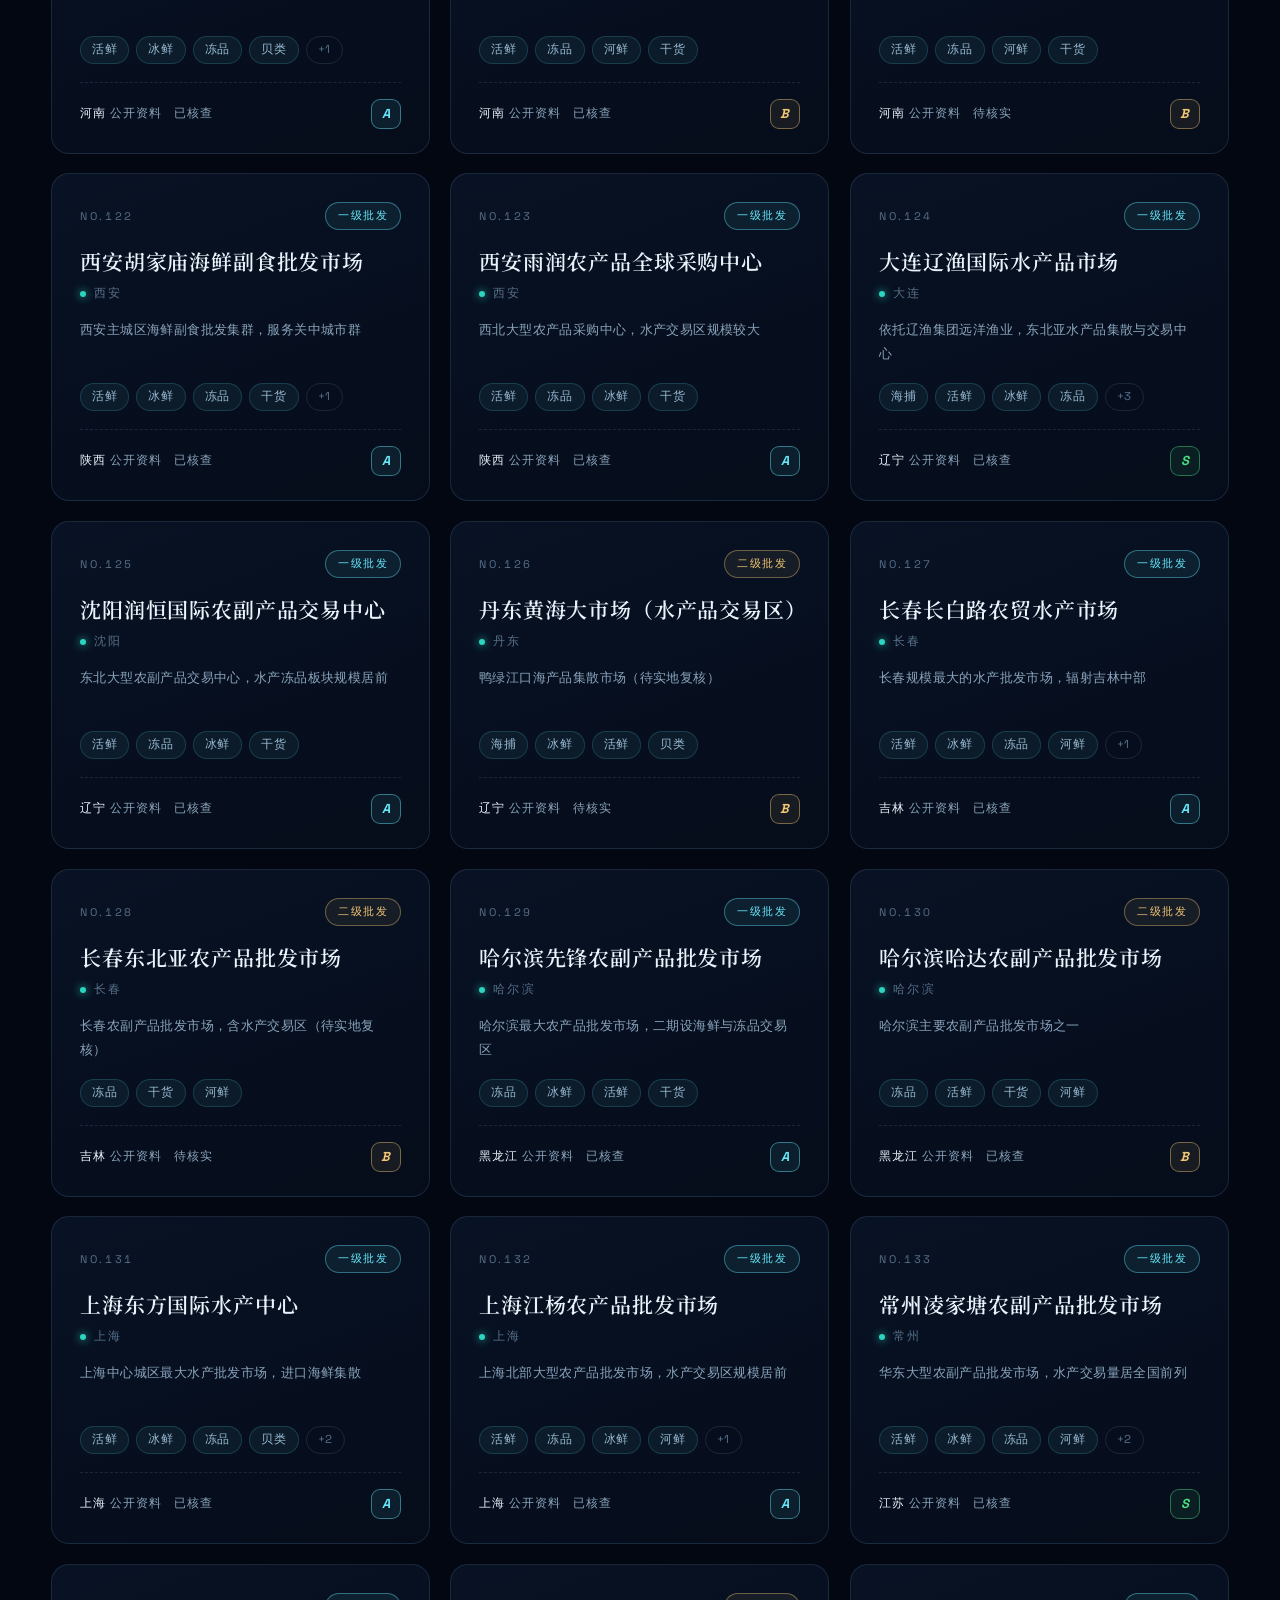
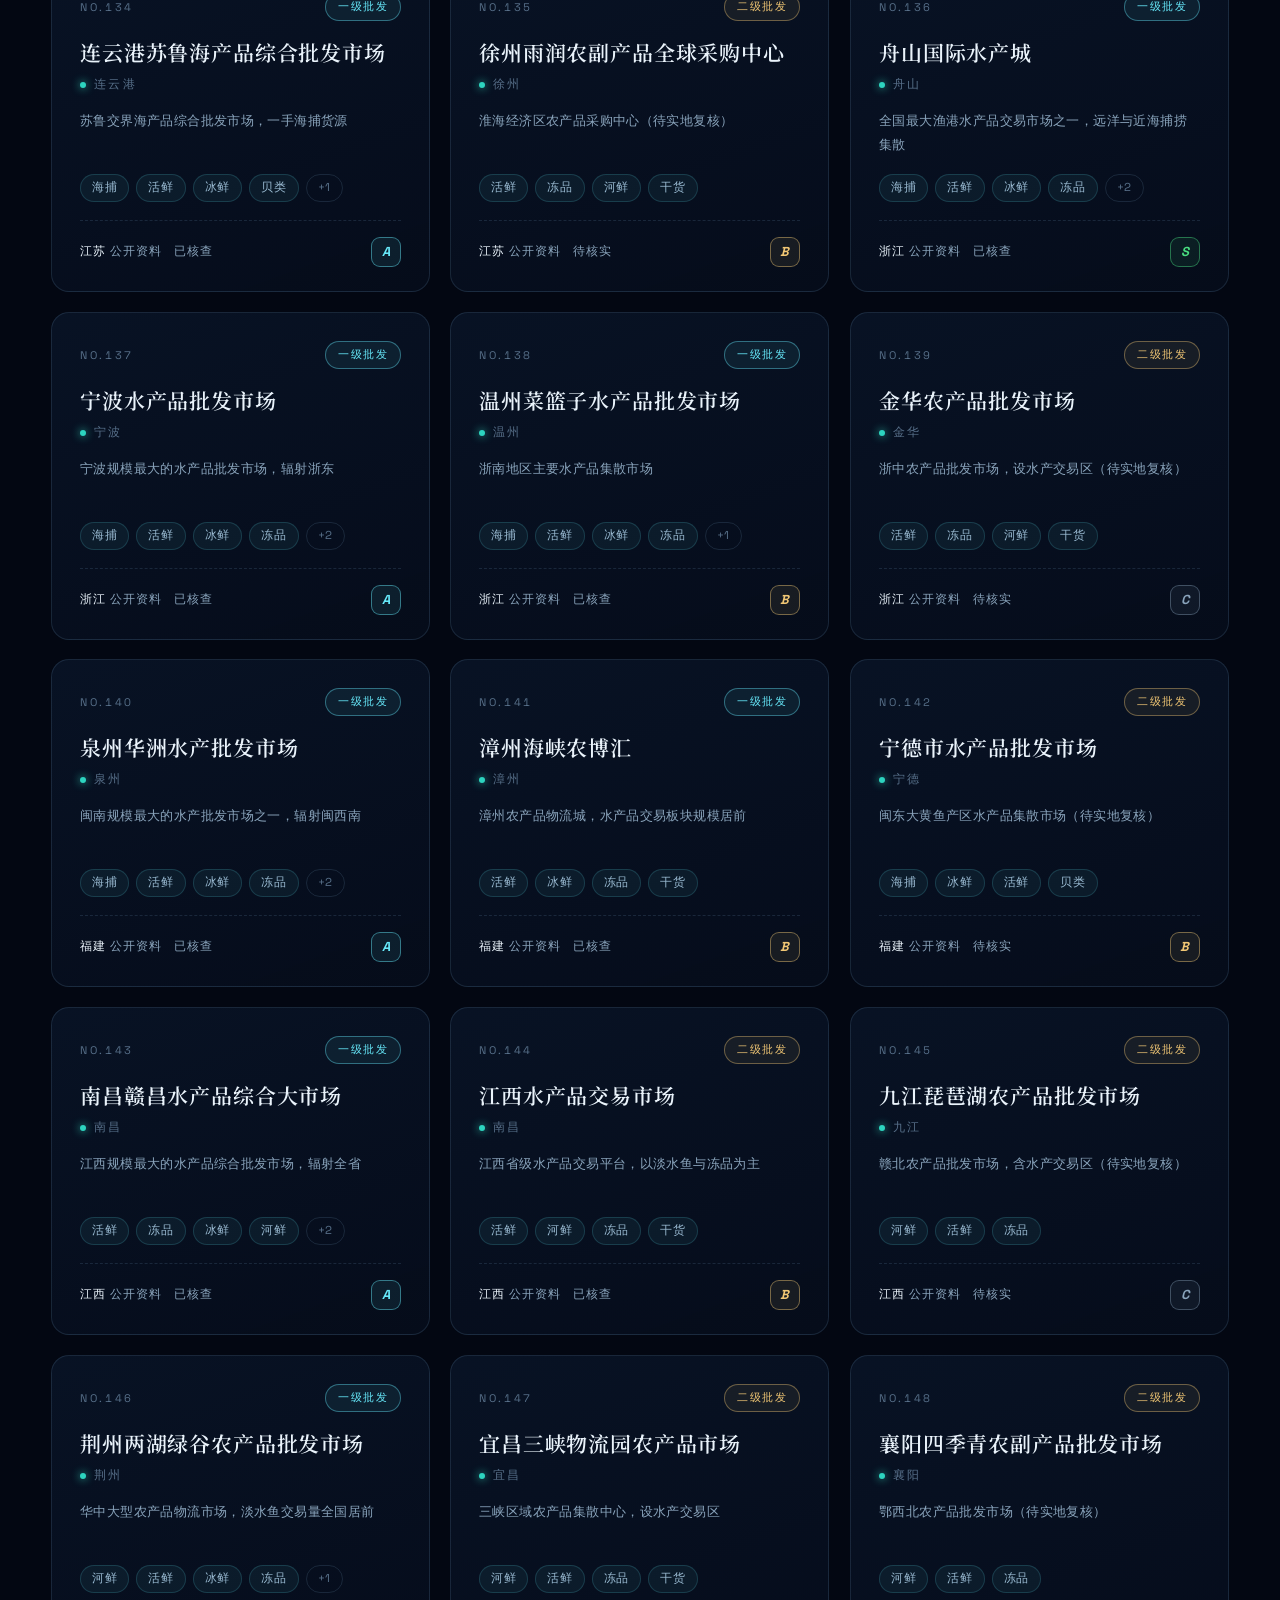
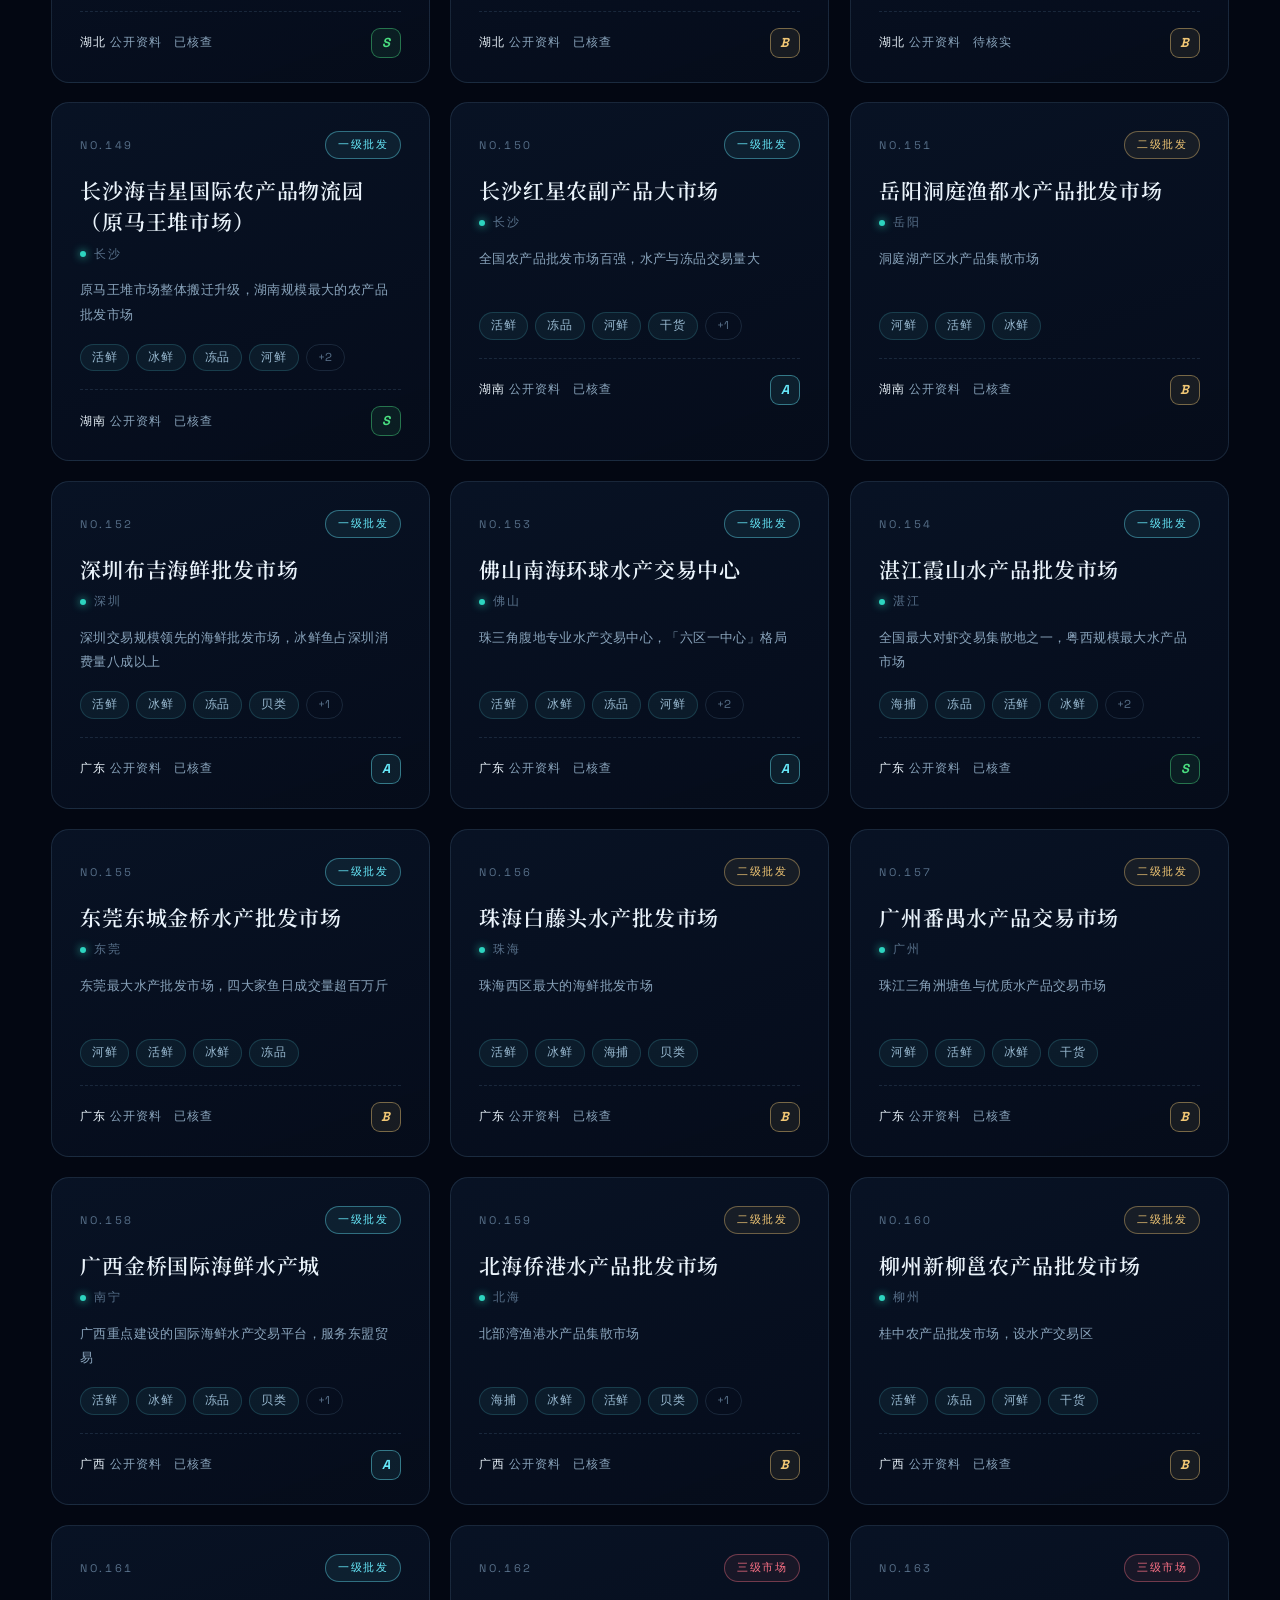
==== commit de10a519: "chore: 移除台账规划开店容量与建议走访表述，规模等级改为综合评估" ====
--- a/index.html
+++ b/index.html
@@ -47,7 +47,7 @@
     <a href="#method" data-hover>核查方法</a>
   </nav>
   <div class="nav-right">
-    <span class="nav-badge"><i></i>台账 943 店</span>
+    <span class="nav-badge"><i></i>核查 <b data-metric-text="markets">103</b> 座市场</span>
     <button class="nav-ver" data-hover>v2026.10</button>
   </div>
 </header>
@@ -80,7 +80,7 @@
       <div class="hs"><b data-count="30" data-metric="markets">0</b><span>核查市场</span></div>
       <div class="hs"><b data-count="26" data-metric="cities">0</b><span>覆盖城市</span></div>
       <div class="hs"><b data-count="25" data-metric="provs">0</b><span>覆盖省市</span></div>
-      <div class="hs"><b data-count="943" data-metric="plan">0</b><span>规划门店</span></div>
+      <div class="hs"><b data-count="70" data-metric="tier1">0</b><span>一级市场</span></div>
     </div>
   </div>
 
@@ -115,14 +115,9 @@
     <article class="kpi reveal" style="--d:.16s">
       <span class="kpi-label">待实地复核</span>
       <div class="kpi-num sm"><b data-count="16" data-metric="pending">0</b><i>座</i></div>
-      <p>产地型与中小市场 · 建议走访确认</p>
+      <p>产地型与中小市场 · 规模数据以公开资料为准</p>
     </article>
     <article class="kpi reveal" style="--d:.24s">
-      <span class="kpi-label">台账规划开店容量</span>
-      <div class="kpi-num sm"><b data-count="943" data-metric="plan">0</b><i>家</i></div>
-      <p>与汇总表核对一致</p>
-    </article>
-    <article class="kpi reveal" style="--d:.32s">
       <span class="kpi-label">台账辐射城市</span>
       <div class="kpi-num sm"><b data-count="197" data-metric="coverage">0</b><i>城</i></div>
       <p>去重后覆盖城市数</p>
@@ -145,9 +140,9 @@
     </article>
 
     <article class="panel chart-panel reveal">
-      <header class="panel-head"><h3>覆盖能力等级</h3><span class="panel-tag">CAPACITY GRADE</span></header>
+      <header class="panel-head"><h3>市场规模等级</h3><span class="panel-tag">SCALE GRADE</span></header>
       <div class="bars" id="grade-bars"></div>
-      <p class="chart-note">按台账「规划开店容量」推算 · S≥60 · A≥40 · B≥20 · C&lt;20</p>
+      <p class="chart-note">综合辐射城市数与集散规模评估 · S 最高 · C 最低</p>
     </article>
 
     <article class="panel chart-panel reveal">
@@ -246,7 +241,7 @@
       <svg viewBox="0 0 24 24"><path d="M6 9l6 6 6-6"/></svg>
     </div>
     <button class="dir-sort" id="dir-sort" data-hover aria-label="切换排序">
-      <svg viewBox="0 0 24 24"><path d="M4 6h13M4 12h9M4 18h5"/></svg><span>按门店容量</span>
+      <svg viewBox="0 0 24 24"><path d="M4 6h13M4 12h9M4 18h5"/></svg><span>按覆盖城市</span>
     </button>
   </div>
   <div class="dir-tiers reveal" id="dir-tier-filters">
@@ -278,7 +273,7 @@
     <article class="method-card reveal" style="--d:0s">
       <span class="m-ico">◈</span>
       <h3>台账基础层</h3>
-      <p>市场名称、坐标、覆盖城市与规划开店容量取自《水产批发市场明细》台账，并与汇总表交叉核对（合计 943 店一致）。</p>
+      <p>市场名称、坐标与覆盖城市列表取自《水产批发市场明细》台账，台账数据与页面统计交叉核对一致。</p>
       <em>置信度 · 高</em>
     </article>
     <article class="method-card reveal" style="--d:.1s">
@@ -290,7 +285,7 @@
     <article class="method-card reveal" style="--d:.2s">
       <span class="m-ico">◌</span>
       <h3>实地复核层</h3>
-      <p>产地型与部分分销市场建议安排实地走访，确认交易时间、商户结构与档口租金后再锁定级别。</p>
+      <p>产地型与部分分销市场的规模数据公开资料暂缺，已标注为待核实状态，其级别与品类依据市场类型与区位判断。</p>
       <em>置信度 · 待核实</em>
     </article>
   </div>
--- a/assets/css/style.css
+++ b/assets/css/style.css
@@ -224,7 +224,7 @@
 .reveal.in{opacity:1;transform:none}
 
 /* ---------- 总览 KPI ---------- */
-.kpi-grid{display:grid;grid-template-columns:1.45fr 1fr 1fr 1fr 1fr;gap:18px;margin-bottom:20px}
+.kpi-grid{display:grid;grid-template-columns:1.6fr 1fr 1fr 1fr;gap:20px;margin-bottom:20px}
 .kpi{position:relative;border:1px solid var(--line);border-radius:var(--r);padding:30px 30px 26px;overflow:hidden;
   background:linear-gradient(160deg,rgba(12,28,50,.6),rgba(7,16,32,.55));transition:border-color .4s,transform .4s var(--ease),box-shadow .4s}
 .kpi:hover{border-color:rgba(103,232,249,.35);transform:translateY(-4px);box-shadow:0 22px 60px -20px rgba(6,30,52,.9)}
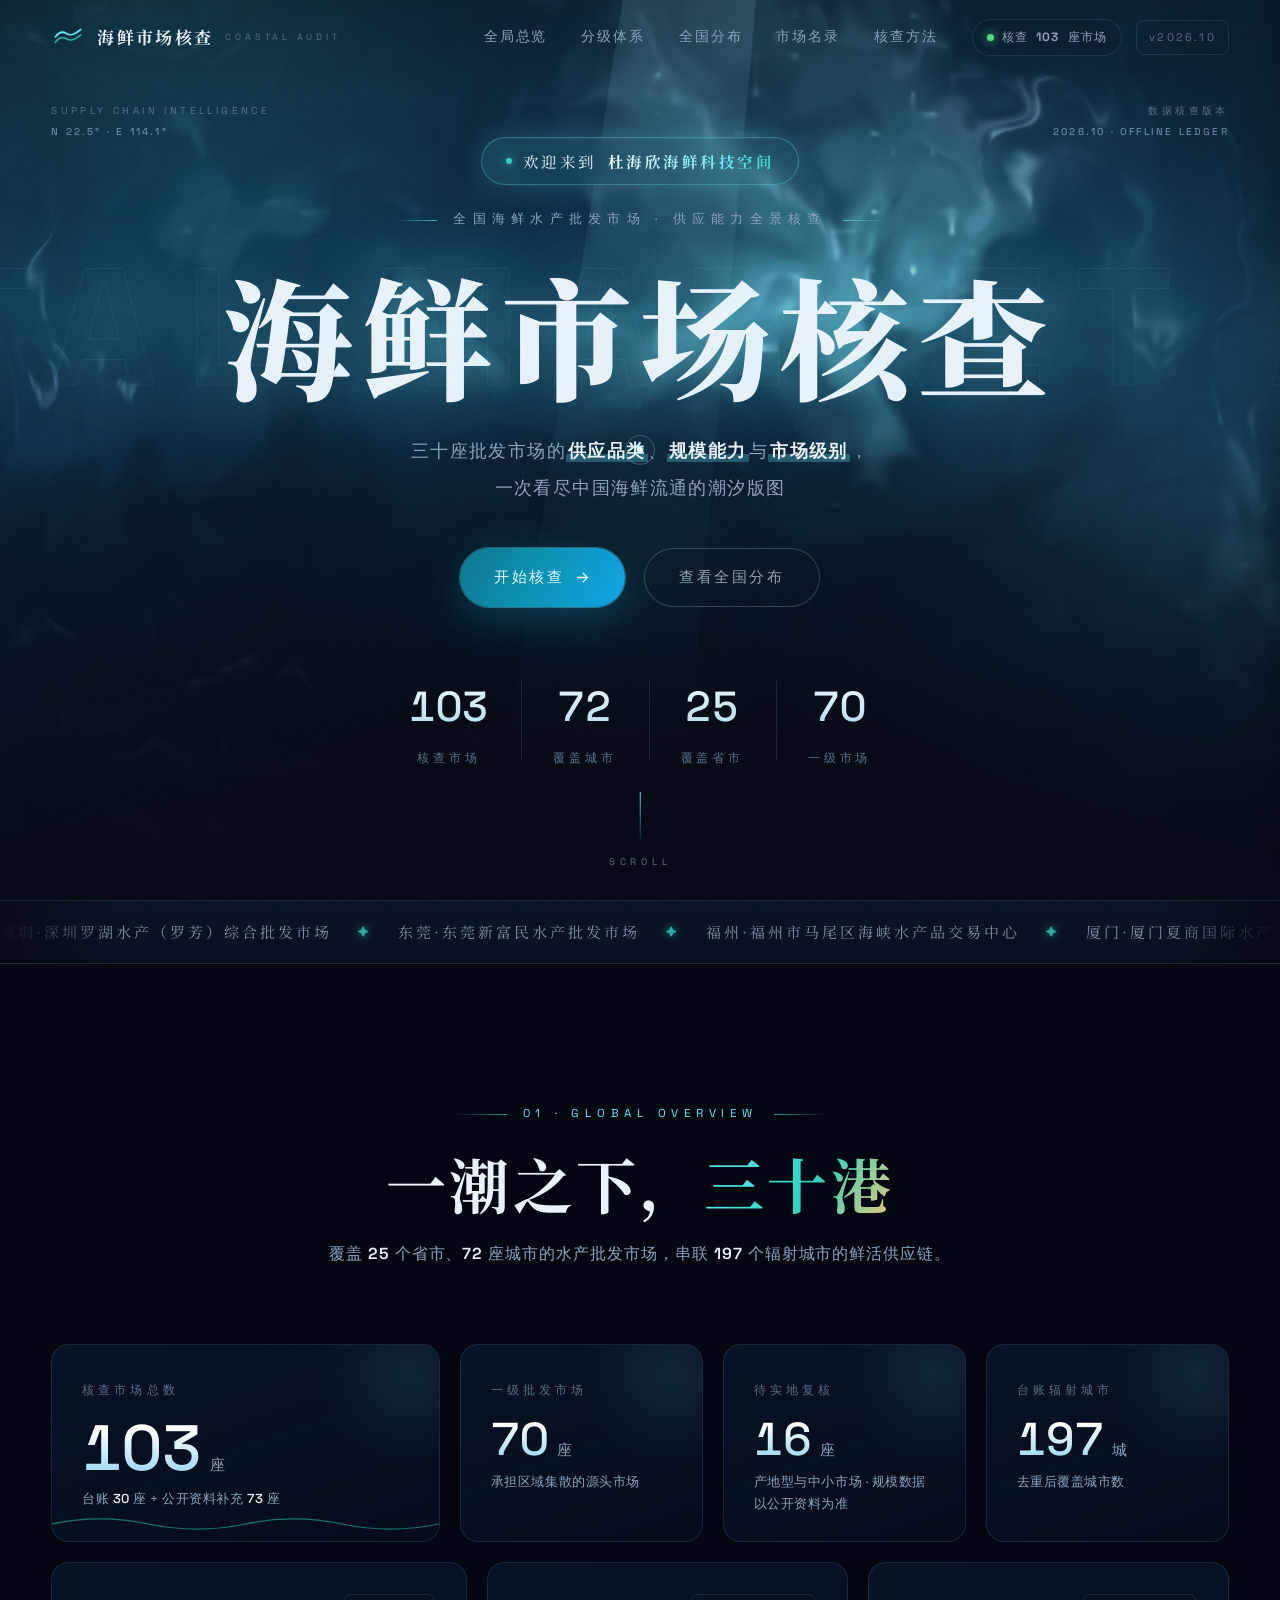
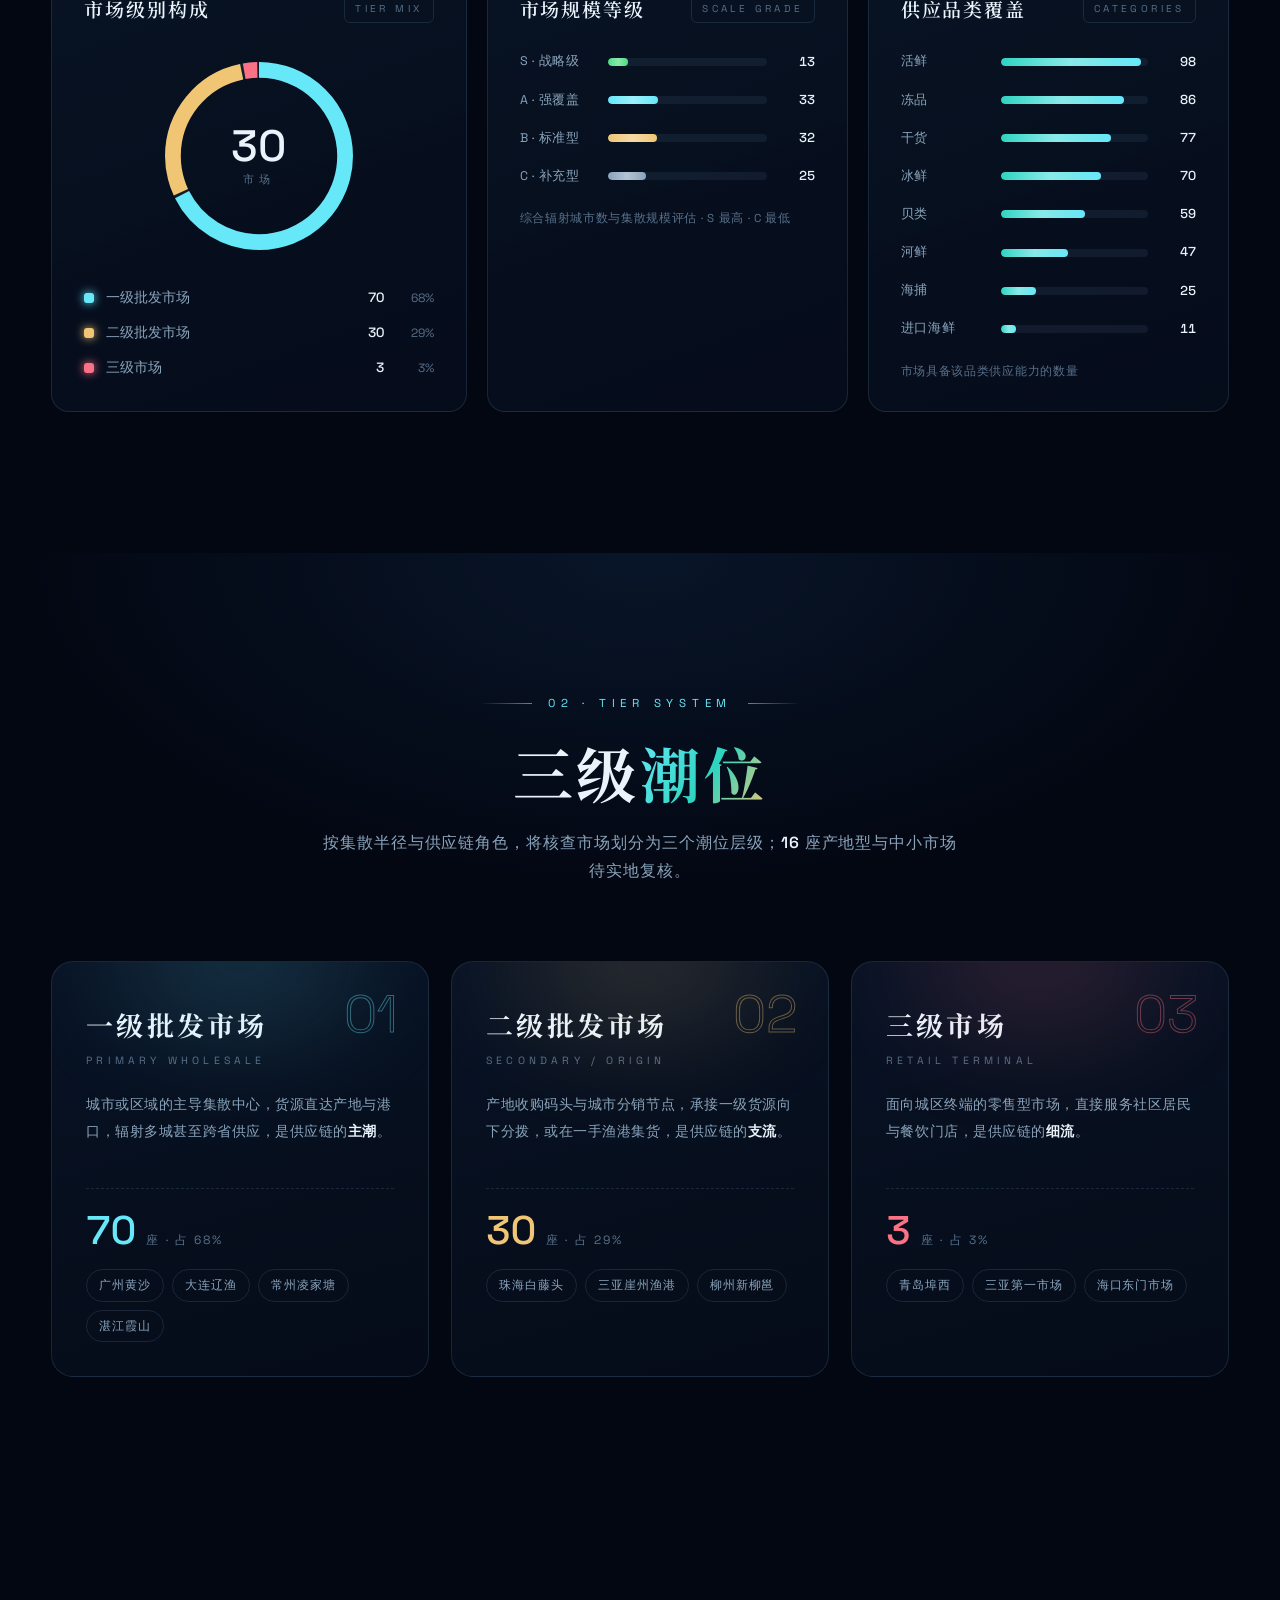
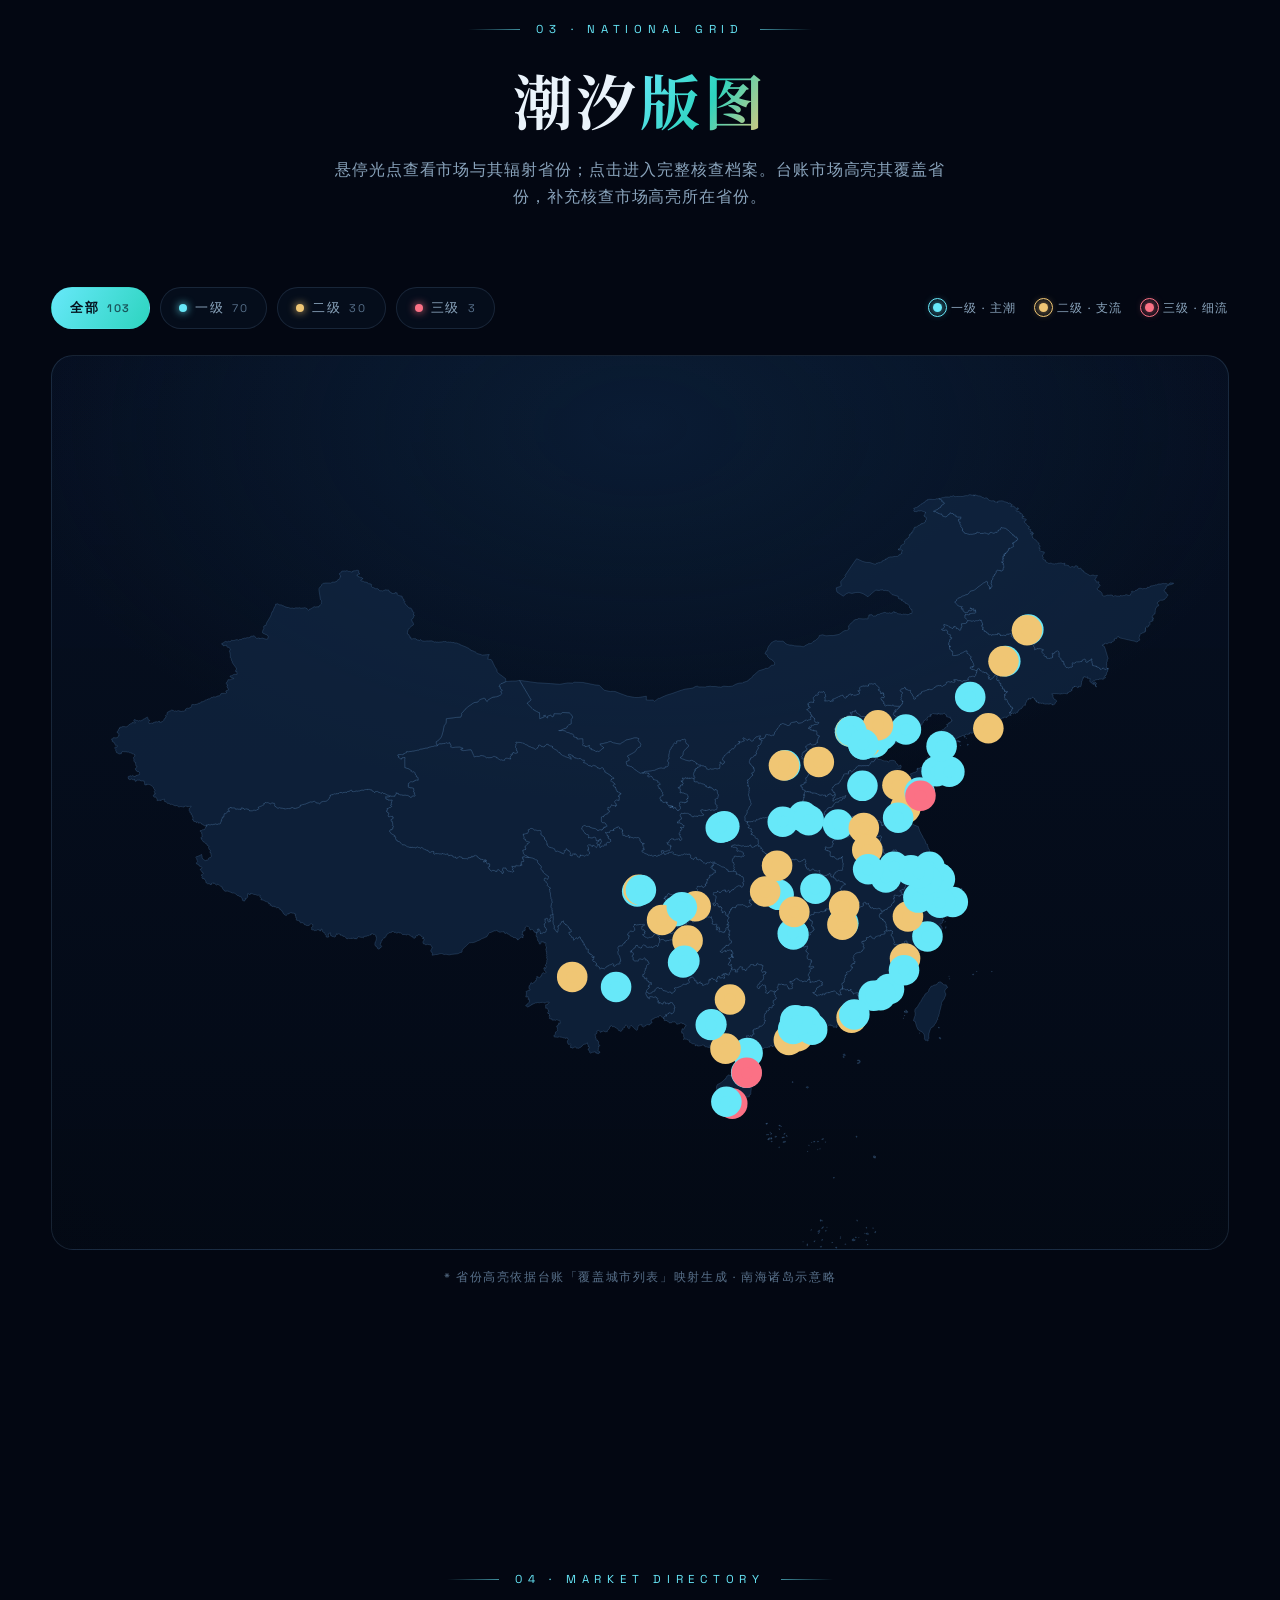
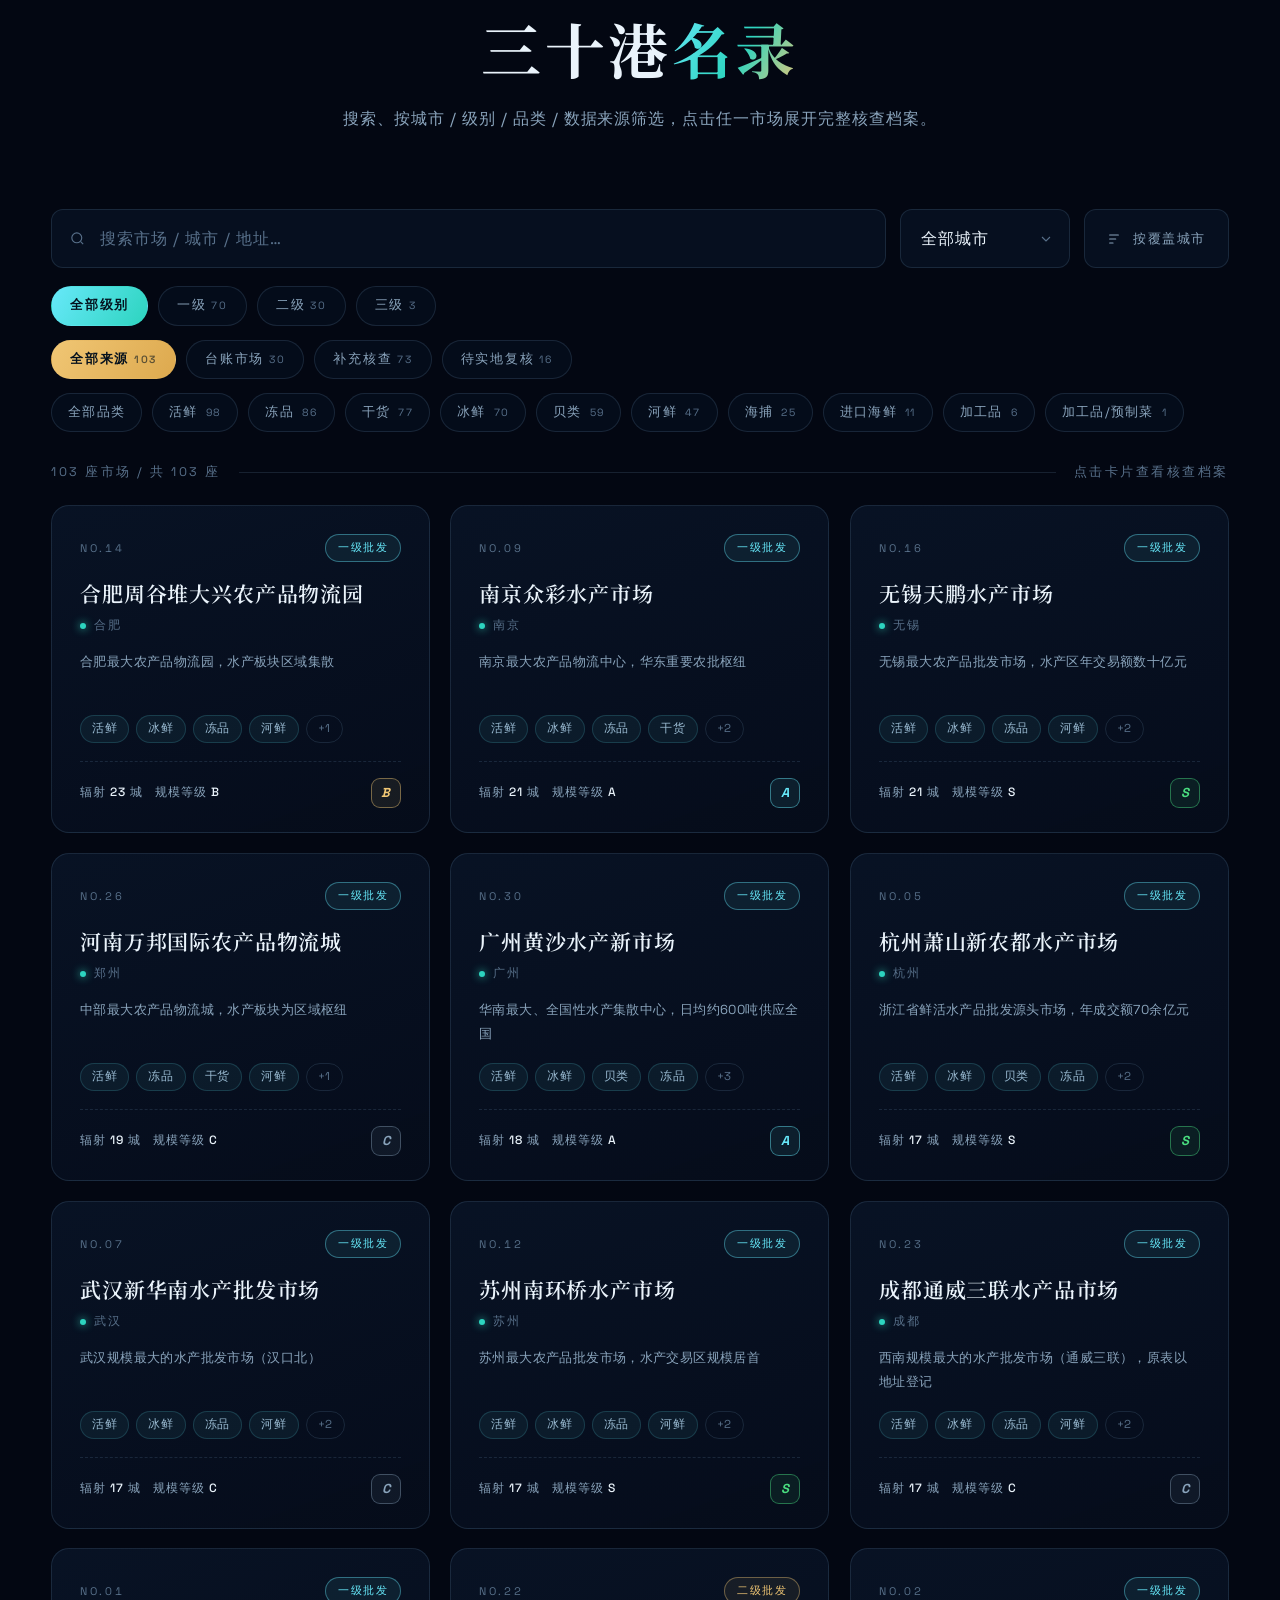
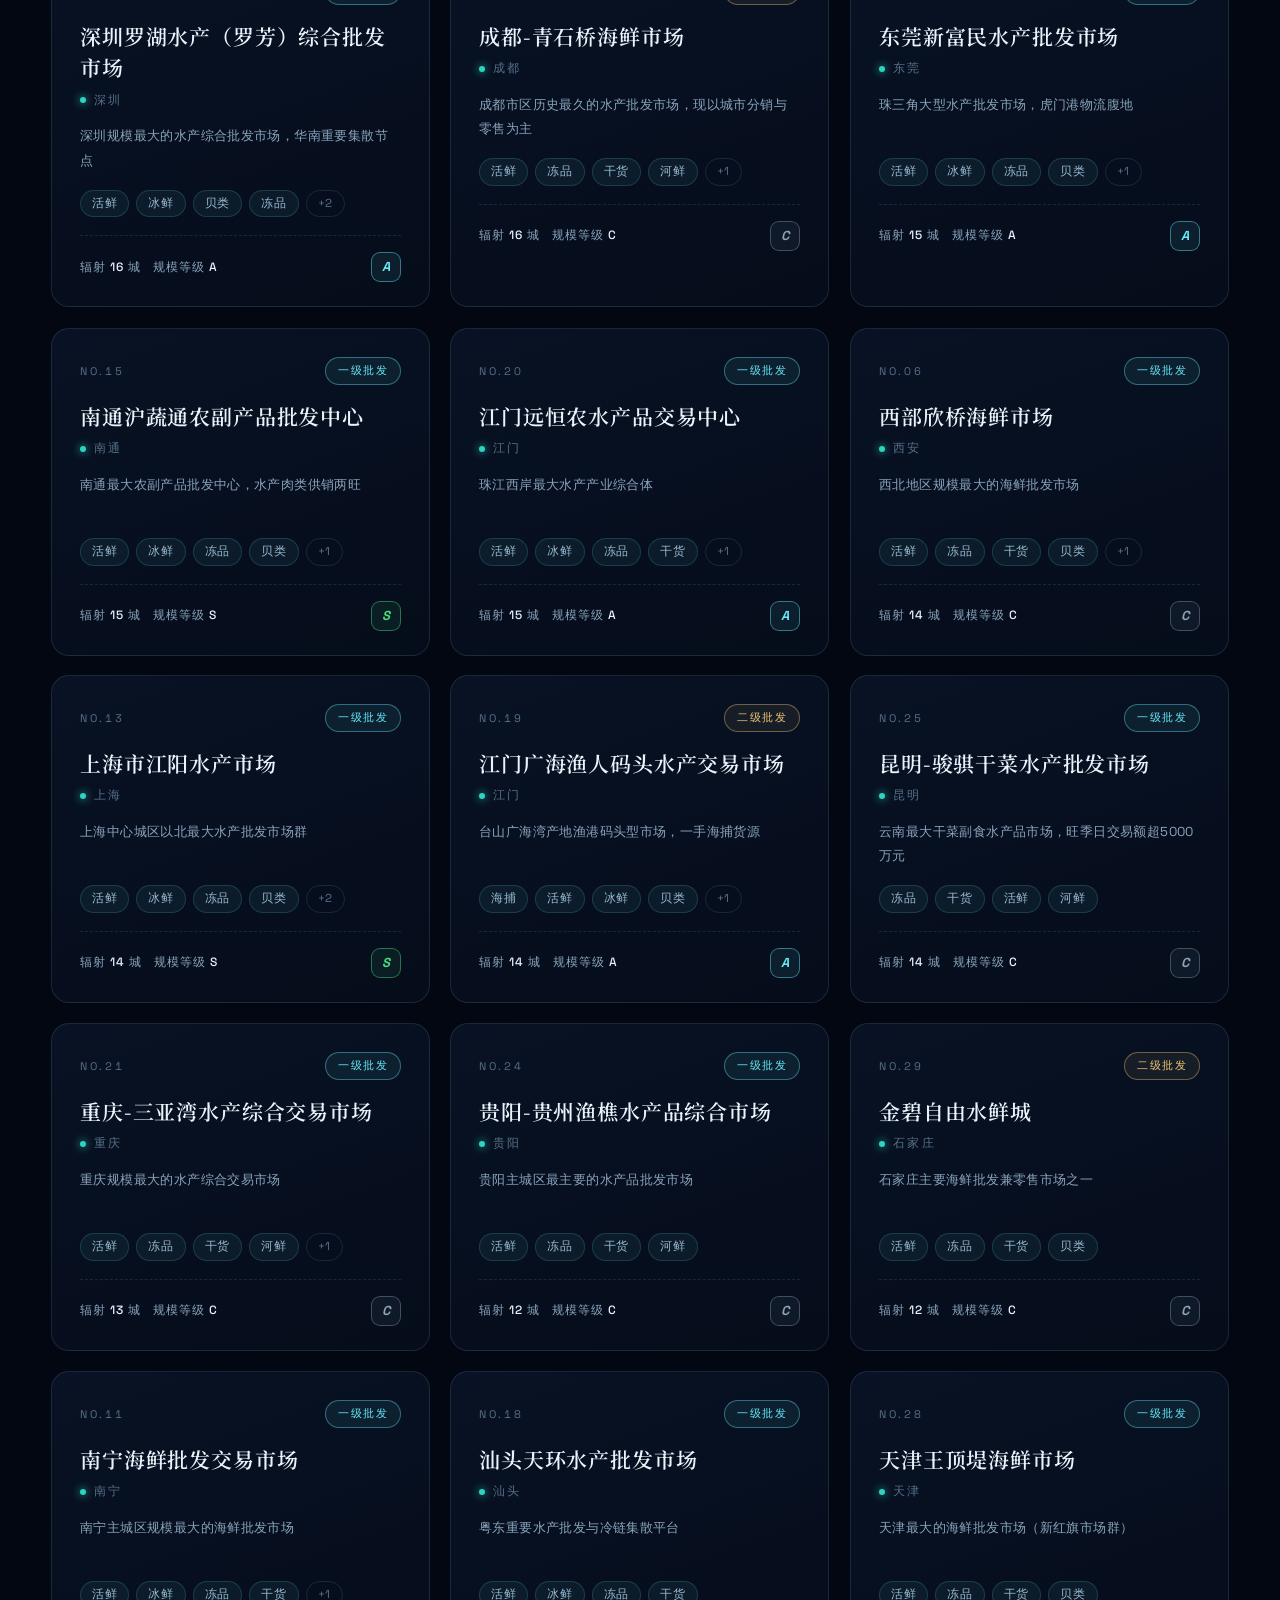
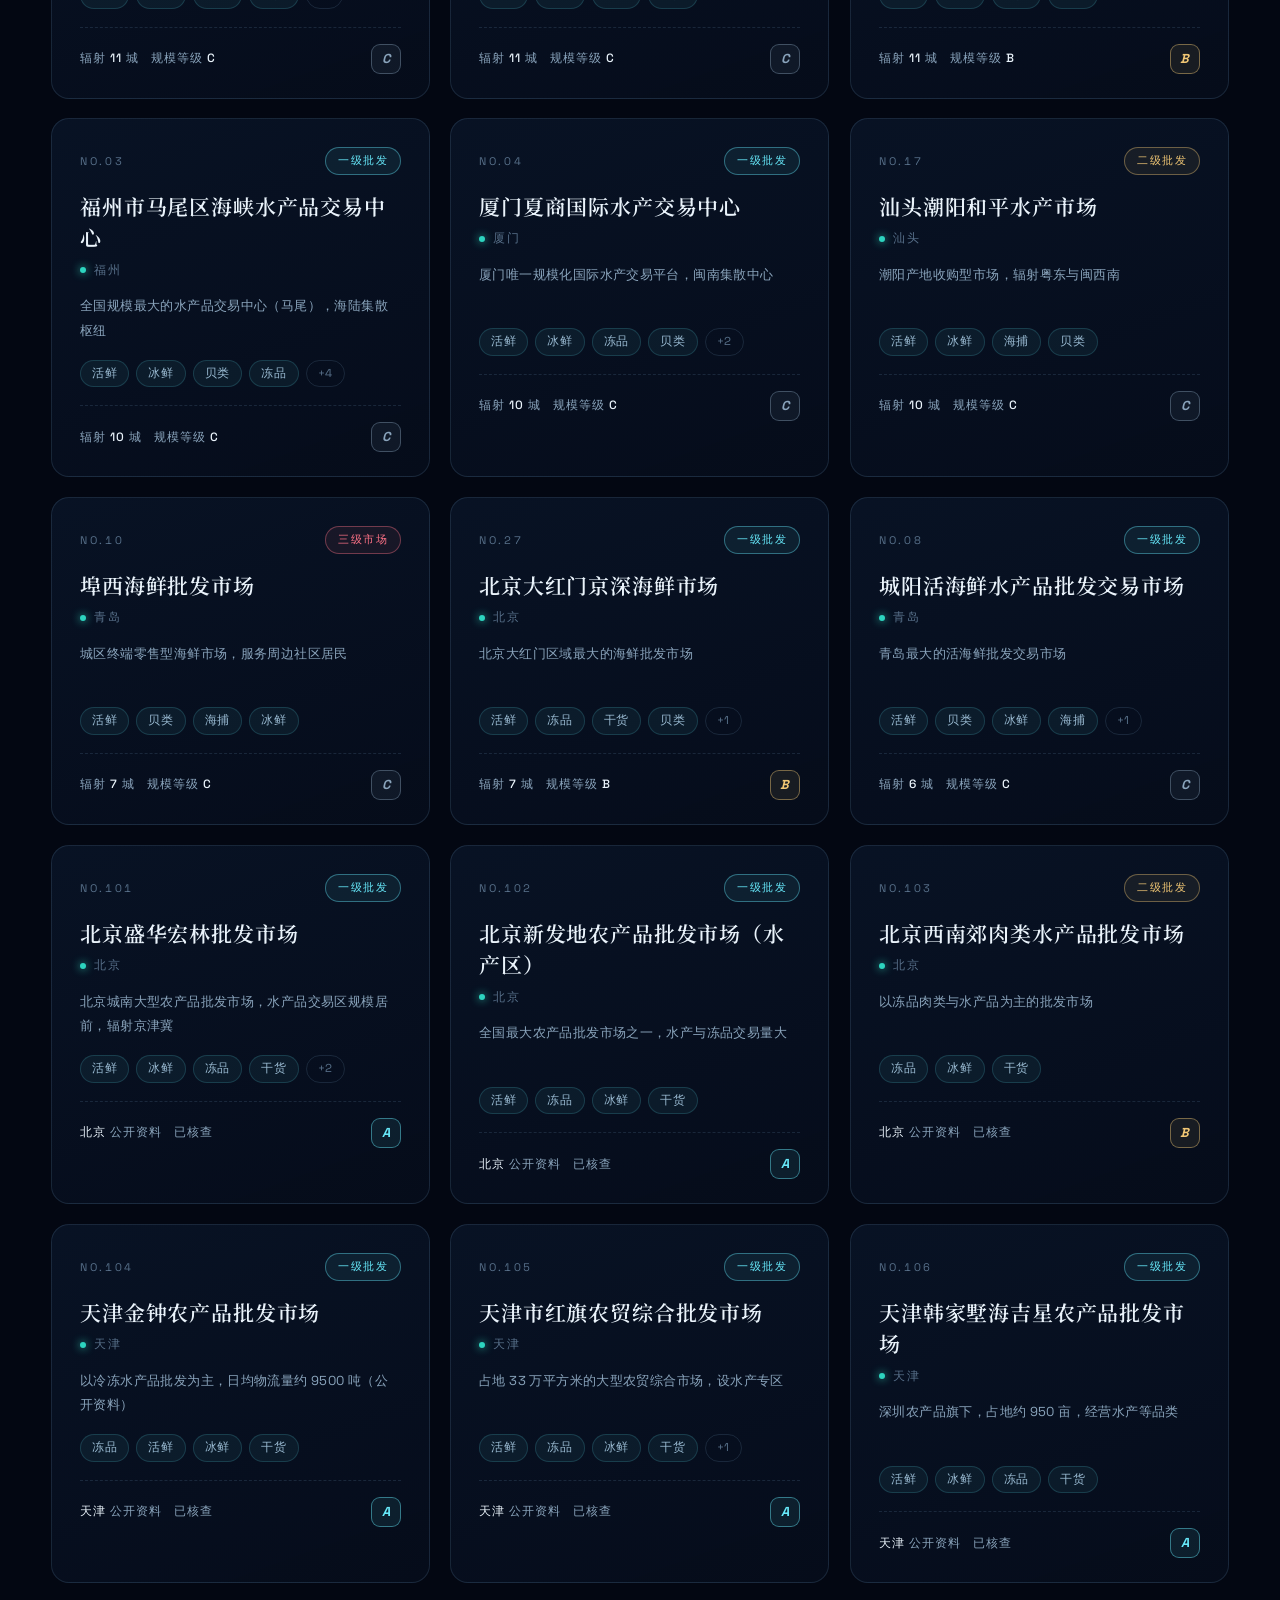
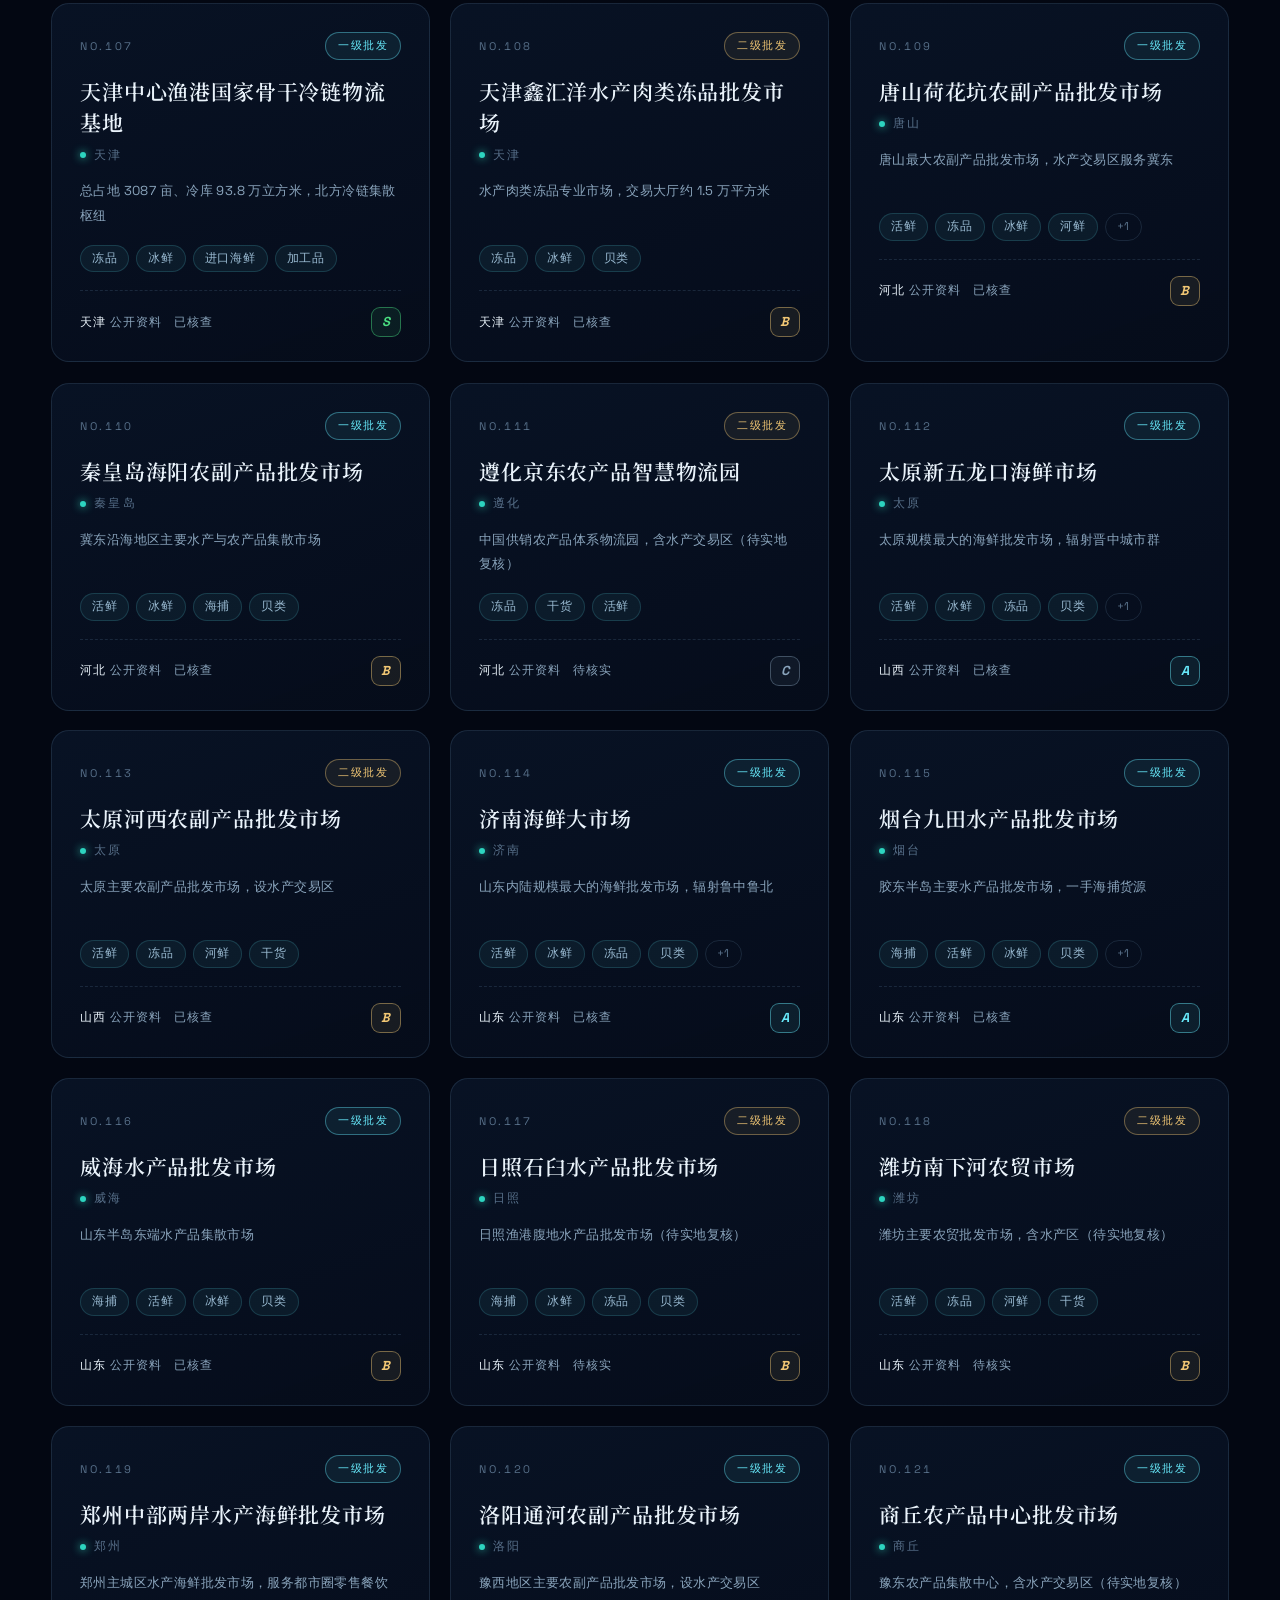
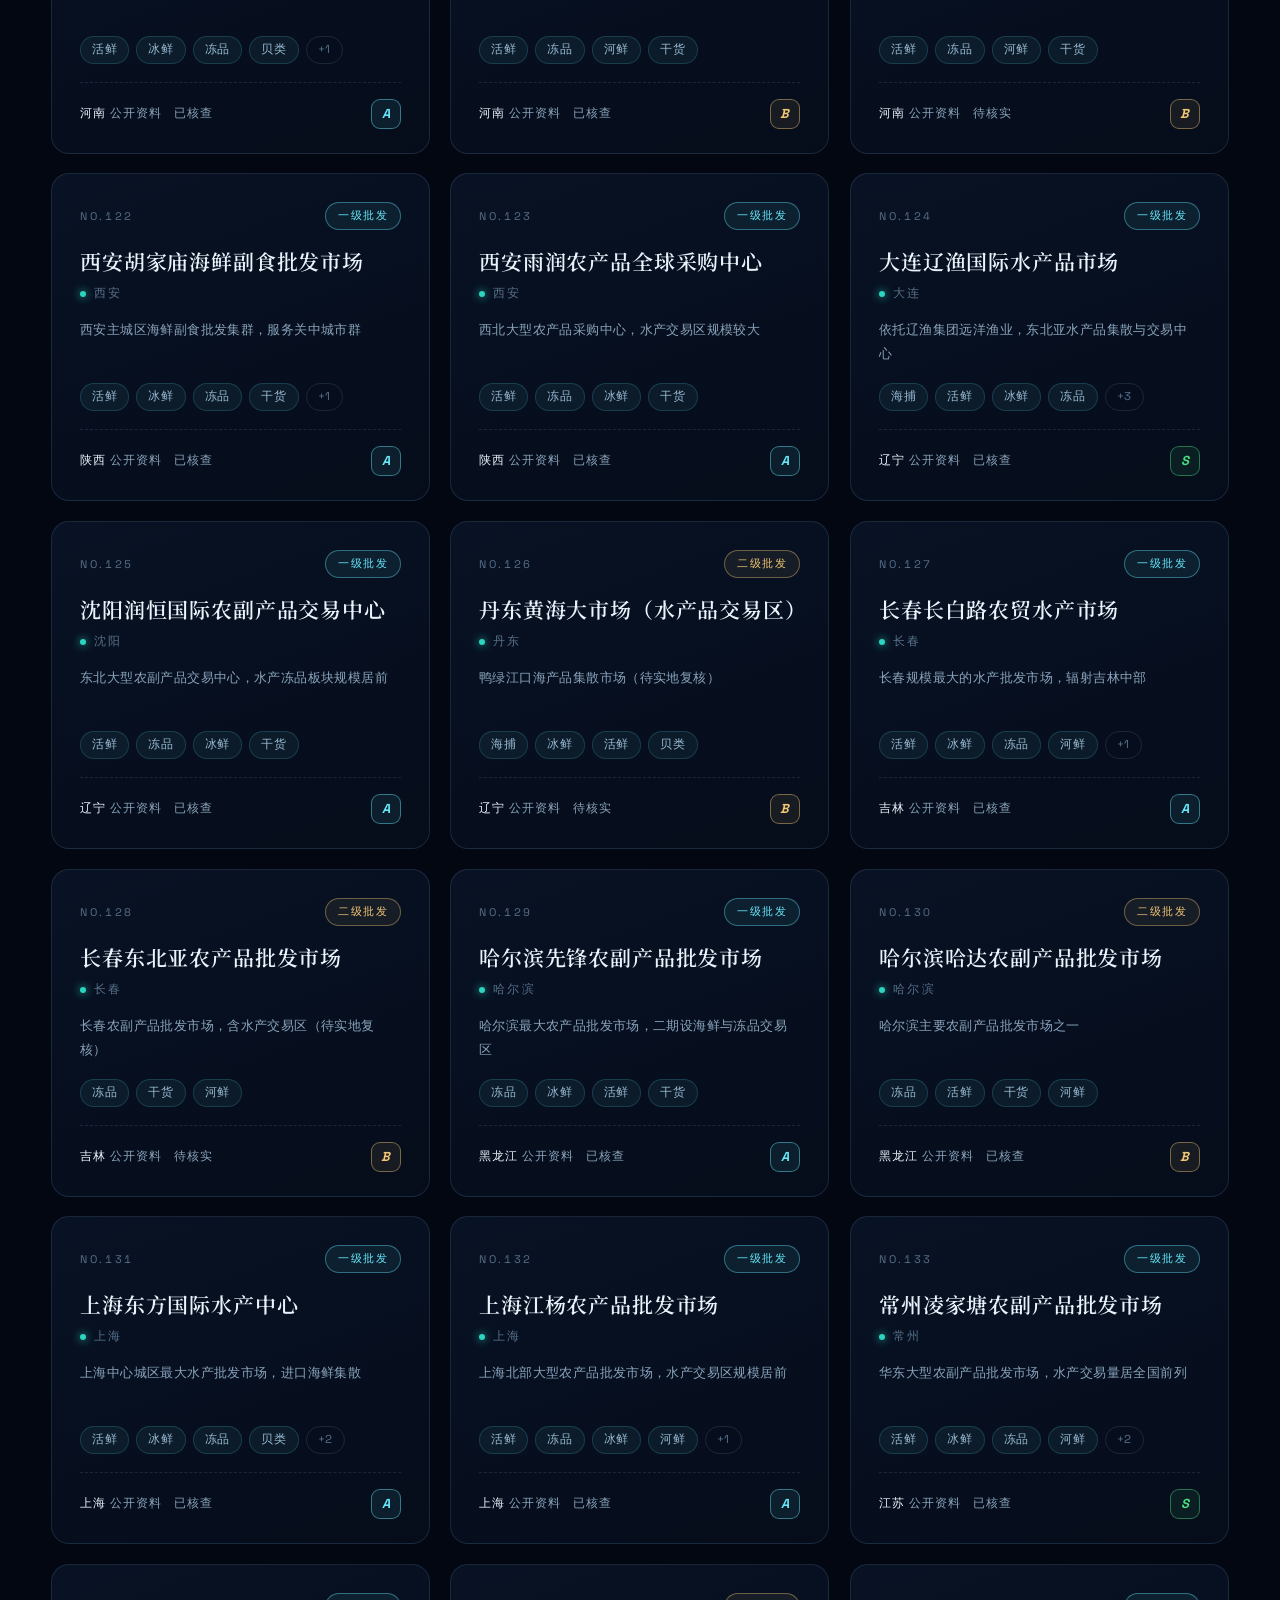
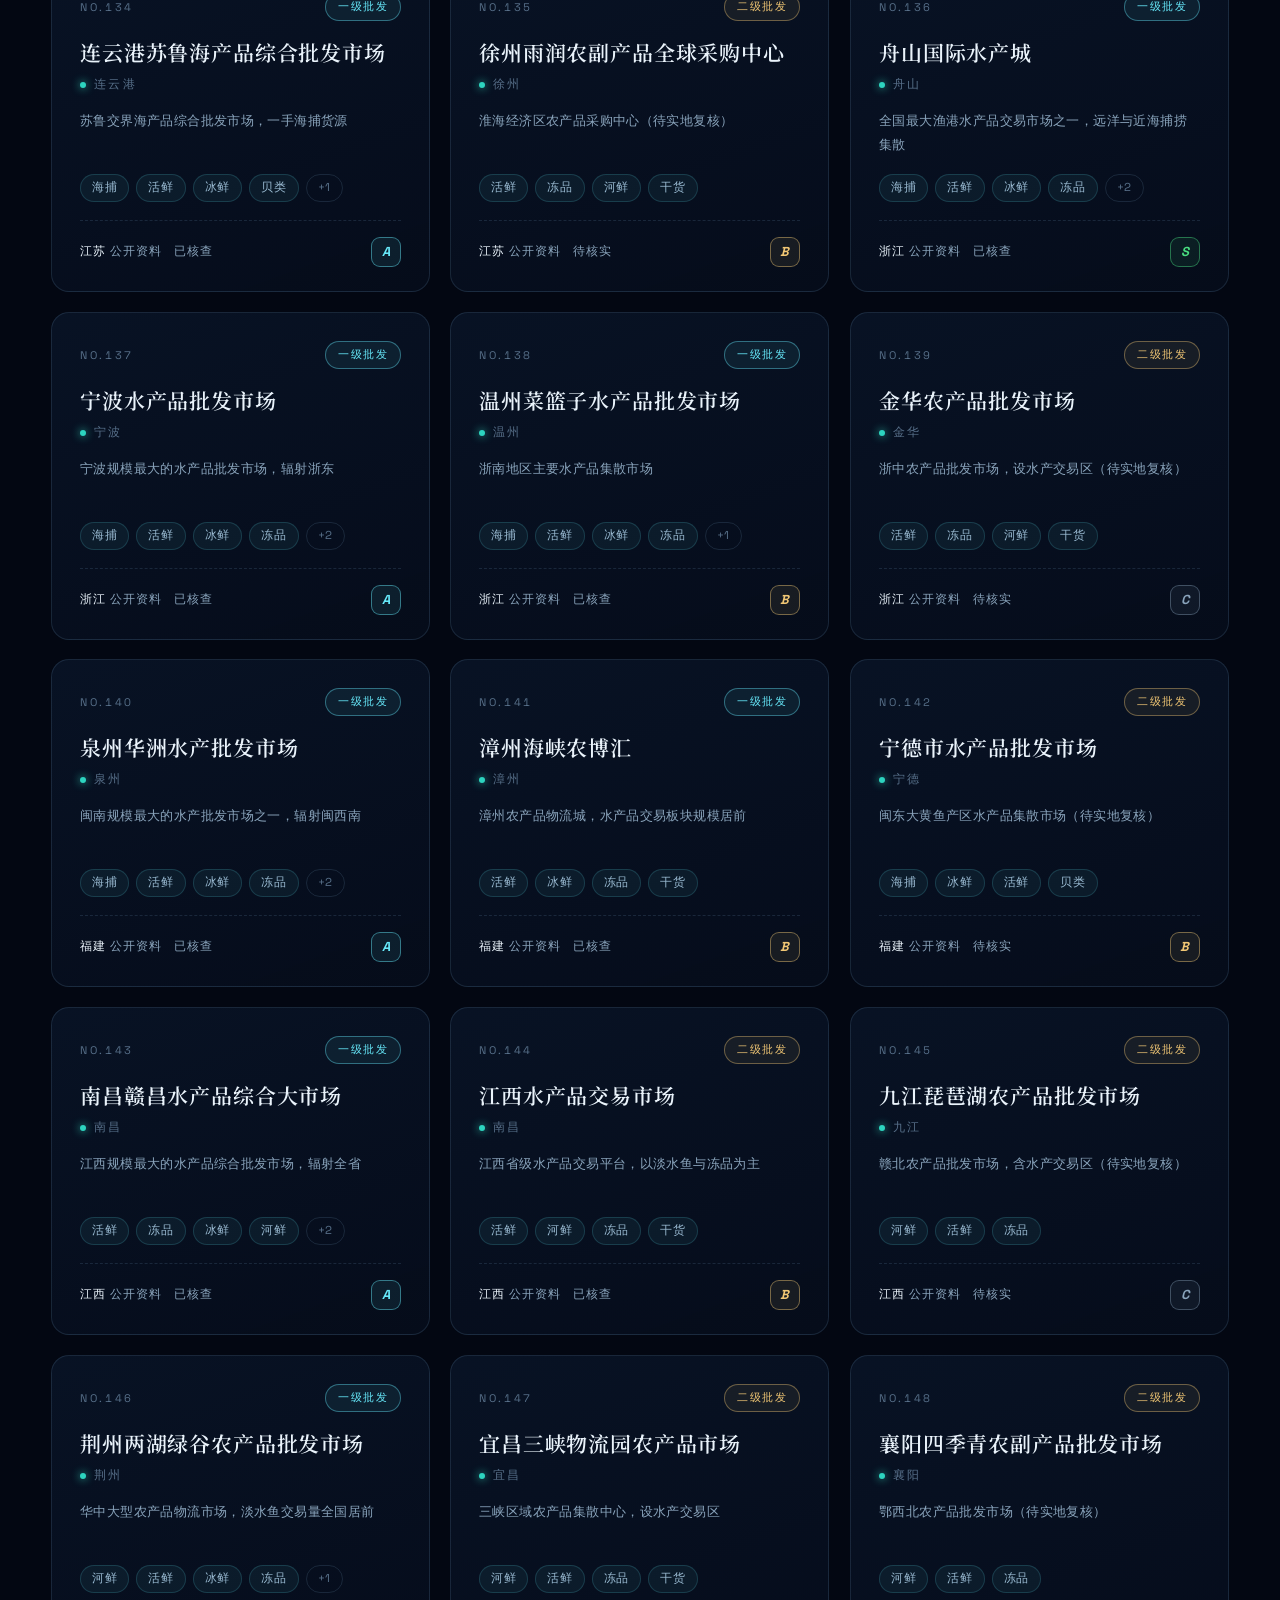
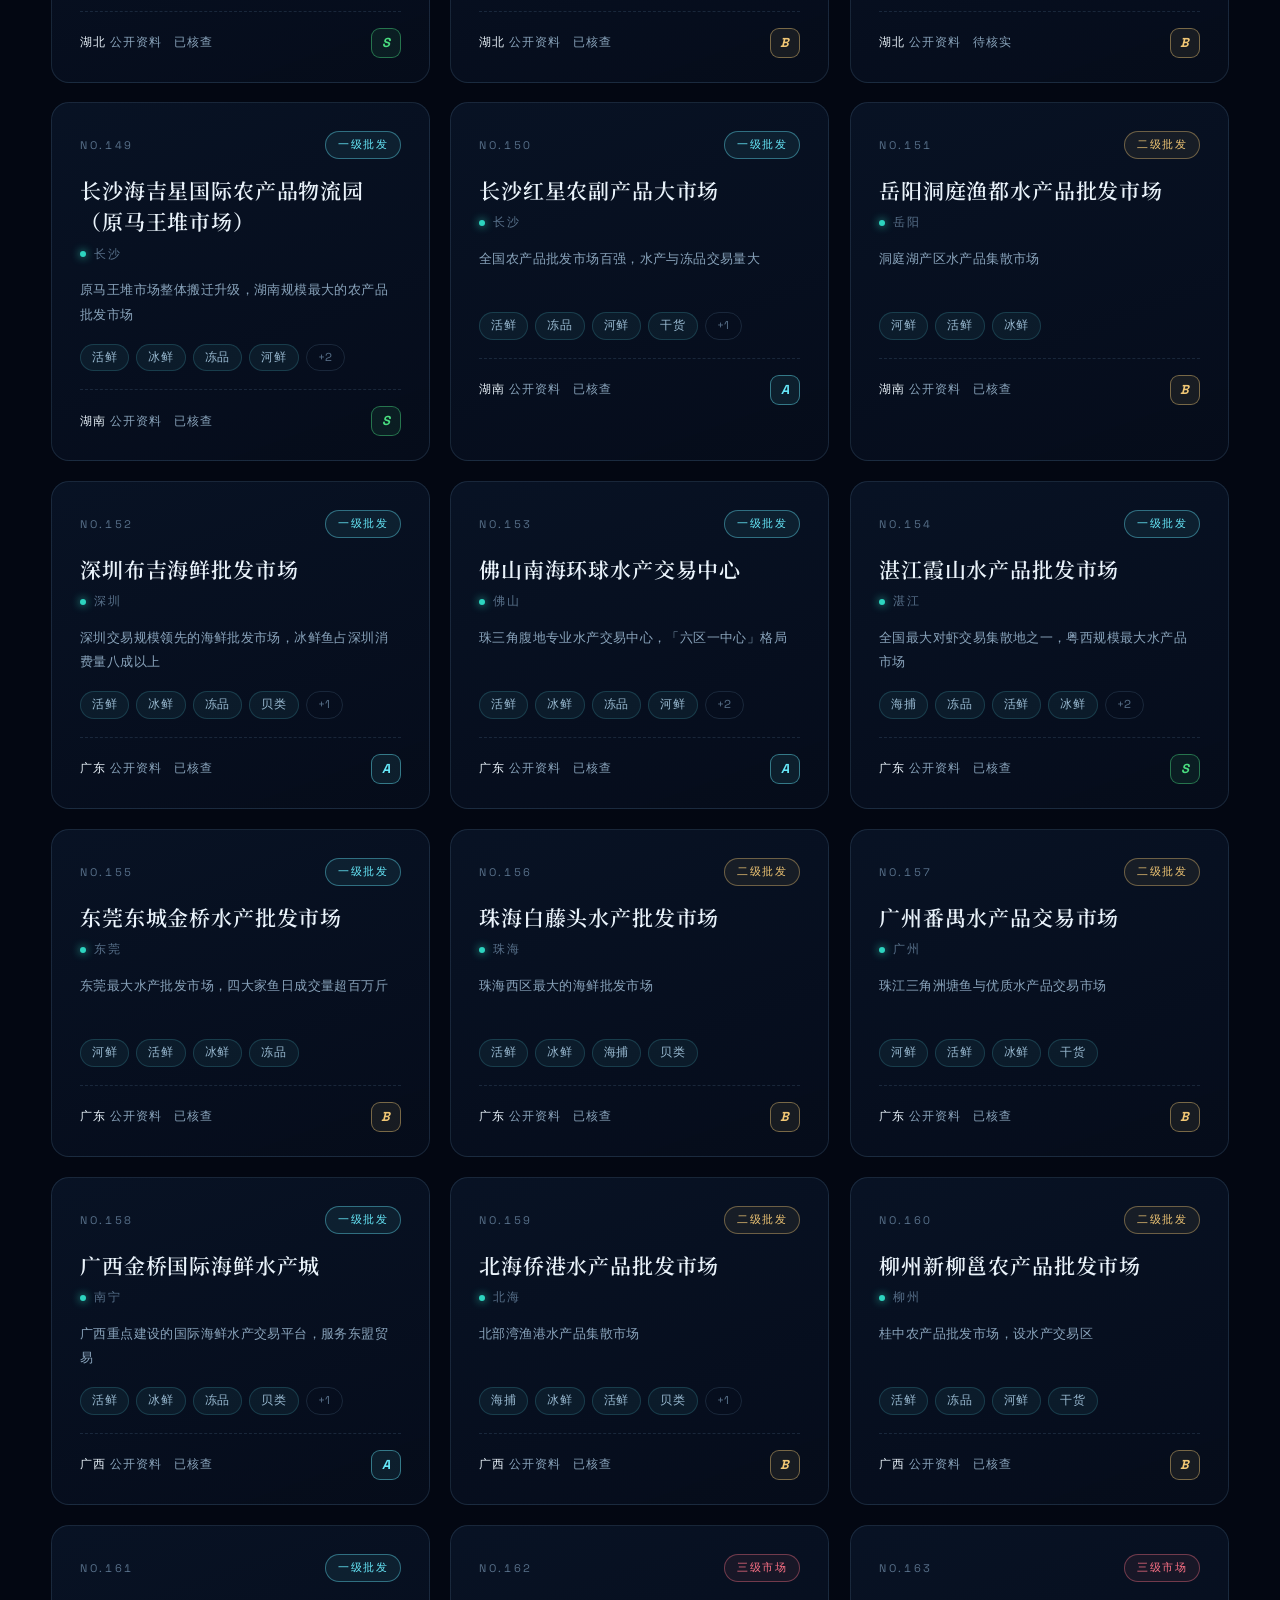
==== commit ec2b7eec: "feat: 增加开场欢迎「杜海欣海鲜科技空间」（预加载+Hero徽标+页脚署名）" ====
--- a/index.html
+++ b/index.html
@@ -27,6 +27,7 @@
   <div class="pre-mark">
     <svg viewBox="0 0 64 64"><path d="M8 30c7-9 14-11 21-6.5S43 27 56 16" /><path d="M8 40c7-9 14-11 21-6.5S43 37 56 26" /></svg>
   </div>
+  <p class="pre-welcome">欢迎来到<i>「</i><b>杜海欣海鲜科技空间</b><i>」</i></p>
   <div class="pre-num"><span id="pre-count">0</span><em>%</em></div>
   <div class="pre-line"><i></i></div>
   <p class="pre-label">正在校准潮汐数据…</p>
@@ -69,6 +70,7 @@
   </div>
 
   <div class="hero-content">
+    <p class="hero-welcome reveal-hero" style="--d:0s">欢迎来到<b>杜海欣海鲜科技空间</b></p>
     <p class="hero-eyebrow reveal-hero" style="--d:.05s"><i></i>全国海鲜水产批发市场 · 供应能力全景核查<i></i></p>
     <h1 class="hero-title" id="hero-title" aria-label="海鲜市场核查">海鲜市场核查</h1>
     <p class="hero-sub reveal-hero" style="--d:.25s">三十座批发市场的<b>供应品类</b>、<b>规模能力</b>与<b>市场级别</b>，<br class="br-d">一次看尽中国海鲜流通的潮汐版图</p>
@@ -319,7 +321,7 @@
 <footer id="footer">
   <div class="foot-brand">
     <svg viewBox="0 0 64 64"><path d="M8 30c7-9 14-11 21-6.5S43 27 56 16" /><path d="M8 40c7-9 14-11 21-6.5S43 37 56 26" /></svg>
-    <div><b>海鲜市场核查</b><span>COASTAL MARKET AUDIT · 2026</span></div>
+    <div><b>海鲜市场核查</b><span>COASTAL MARKET AUDIT · 2026</span><span class="foot-org">杜海欣海鲜科技空间 · 出品</span></div>
   </div>
   <p>数据基于台账明细与公开资料整理 · 级别与规模结论供内部选址决策参考，正式决策前建议实地复核。</p>
   <p class="foot-copy">© 2026 · 潮汐之下，鲜味有源</p>
--- a/assets/css/style.css
+++ b/assets/css/style.css
@@ -97,6 +97,21 @@
 .pre-line{width:min(320px,60vw);height:1px;background:rgba(140,190,235,.16);overflow:hidden}
 .pre-line i{display:block;height:100%;width:0;background:linear-gradient(90deg,var(--teal),var(--cyan));transition:width .2s}
 .pre-label{font-size:12px;letter-spacing:.5em;color:var(--dim);text-transform:uppercase}
+/* 开场欢迎语 */
+.pre-welcome{
+  display:flex;align-items:baseline;gap:2px;text-align:center;
+  font-family:var(--serif);font-weight:600;font-size:clamp(18px,2.6vw,30px);
+  letter-spacing:.12em;color:rgba(233,244,252,.94);line-height:1.5;
+  opacity:0;transform:translateY(16px);filter:blur(10px);
+  animation:preWelcome 1.2s var(--ease) .2s both;
+}
+.pre-welcome b{
+  font-weight:700;background:linear-gradient(110deg,var(--cyan),var(--teal) 50%,var(--gold));
+  -webkit-background-clip:text;background-clip:text;color:transparent;
+  text-shadow:0 0 42px rgba(103,232,249,.35);
+}
+.pre-welcome i{font-style:normal;color:rgba(103,232,249,.55);font-weight:400}
+@keyframes preWelcome{to{opacity:1;transform:none;filter:blur(0)}}
 
 /* ---------- 导航 ---------- */
 #nav{
@@ -152,6 +167,20 @@
 .hero-content{position:relative;z-index:3;text-align:center;padding:calc(var(--nav-h) + 20px) 24px 90px;max-width:1100px}
 .hero-eyebrow{display:flex;align-items:center;justify-content:center;gap:16px;
   font-size:12.5px;letter-spacing:.5em;color:var(--muted);text-transform:uppercase}
+/* Hero 欢迎徽标 */
+.hero-welcome{
+  display:inline-flex;align-items:center;gap:11px;padding:10px 24px;border-radius:99px;
+  border:1px solid rgba(103,232,249,.3);
+  background:linear-gradient(120deg,rgba(103,232,249,.12),rgba(45,212,191,.06));
+  font-family:var(--serif);font-size:clamp(12.5px,1.35vw,15.5px);font-weight:500;
+  letter-spacing:.16em;color:rgba(216,238,252,.92);
+  box-shadow:0 0 34px -12px rgba(103,232,249,.5),inset 0 1px 0 rgba(255,255,255,.06);
+  backdrop-filter:blur(8px);-webkit-backdrop-filter:blur(8px);margin-bottom:24px;
+}
+.hero-welcome b{font-weight:700;background:linear-gradient(110deg,#fff,var(--cyan) 70%,var(--teal));
+  -webkit-background-clip:text;background-clip:text;color:transparent}
+.hero-welcome::before{content:"";width:6px;height:6px;border-radius:50%;background:var(--teal);
+  box-shadow:0 0 10px var(--teal);animation:blink 2.4s infinite;flex:none}
 .hero-eyebrow i{width:44px;height:1px;background:linear-gradient(90deg,transparent,var(--cyan));opacity:.7}
 .hero-eyebrow i:last-child{background:linear-gradient(90deg,var(--cyan),transparent)}
 .hero-title{
@@ -470,6 +499,7 @@
 .foot-brand svg path:last-child{stroke:var(--teal);opacity:.75}
 .foot-brand b{font-family:var(--serif);font-size:17px;letter-spacing:.16em;display:block}
 .foot-brand span{font-size:9.5px;letter-spacing:.4em;color:var(--dim)}
+.foot-org{display:block;margin-top:5px;color:rgba(103,232,249,.7) !important;letter-spacing:.3em !important}
 #footer p{font-size:12.5px;color:var(--dim);letter-spacing:.08em;max-width:760px;line-height:2}
 #footer .foot-copy{margin-top:26px;letter-spacing:.3em;color:rgba(88,112,138,.7)}
 
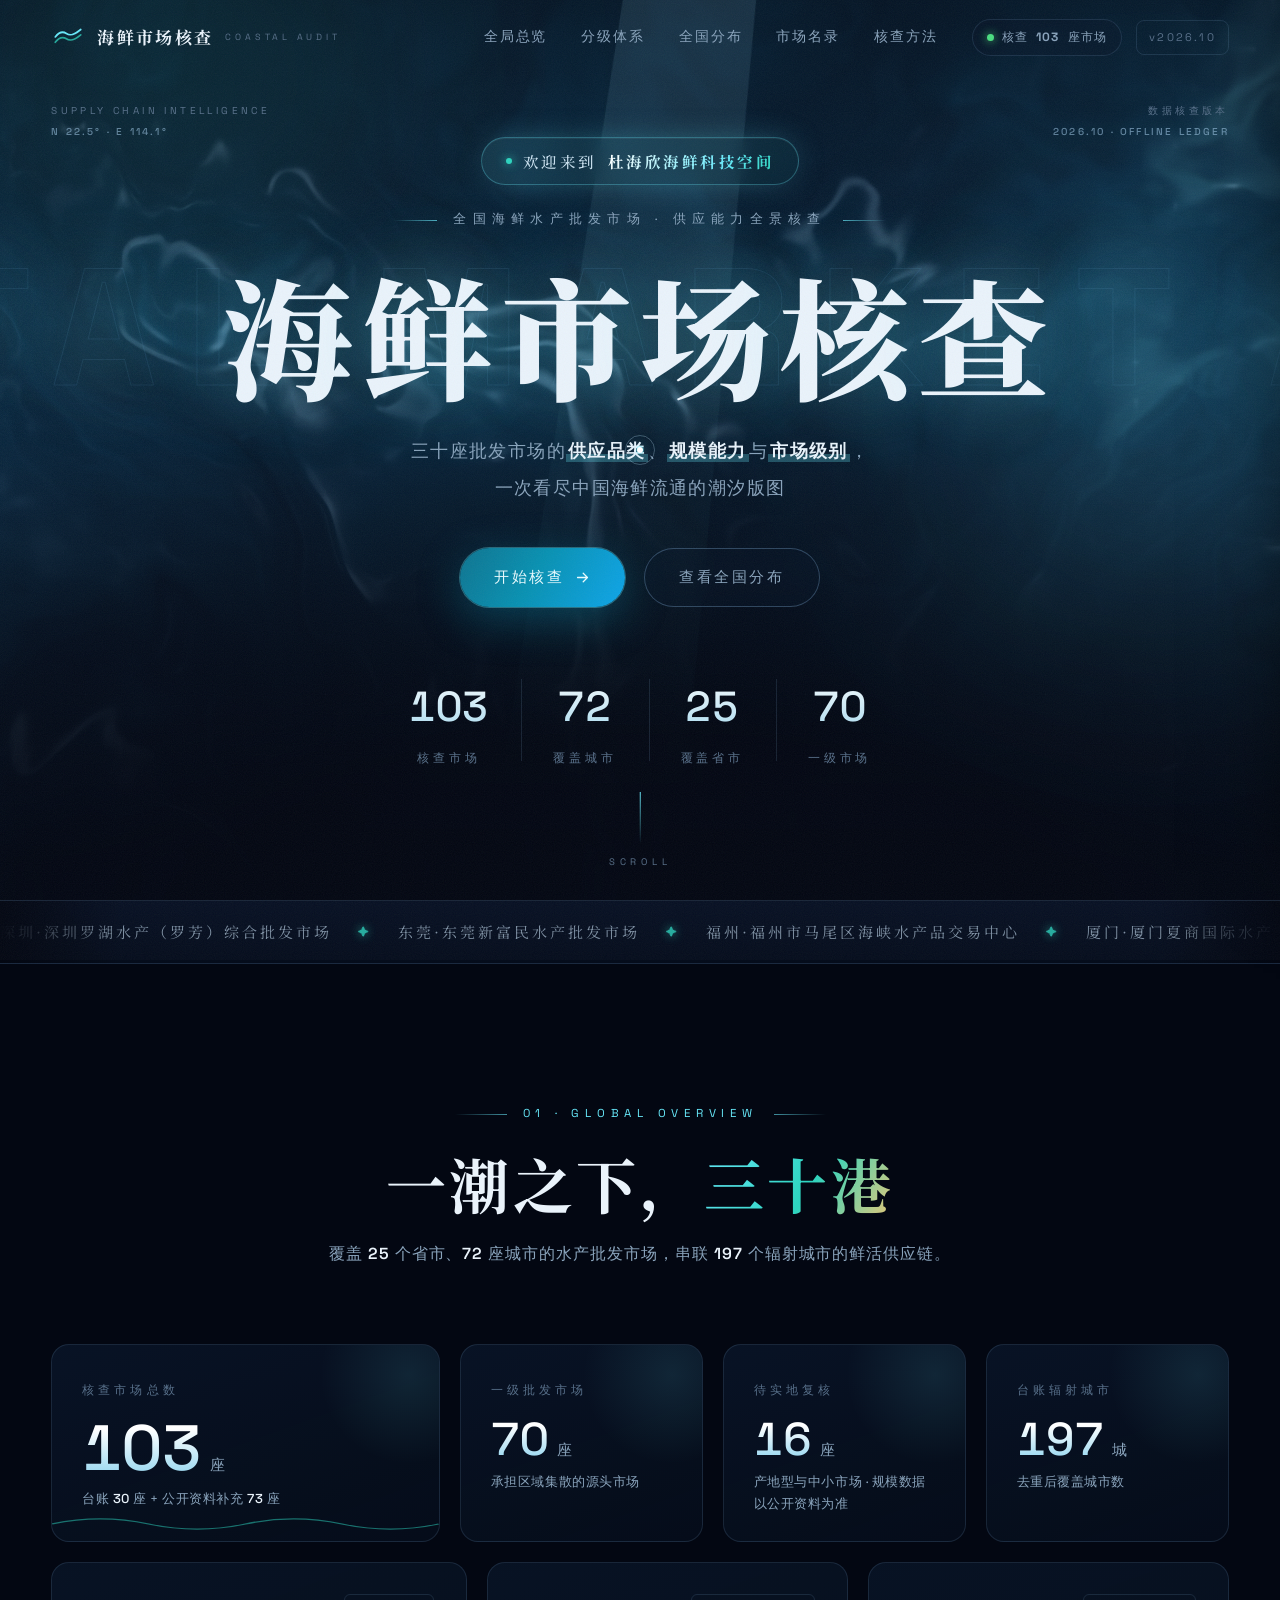
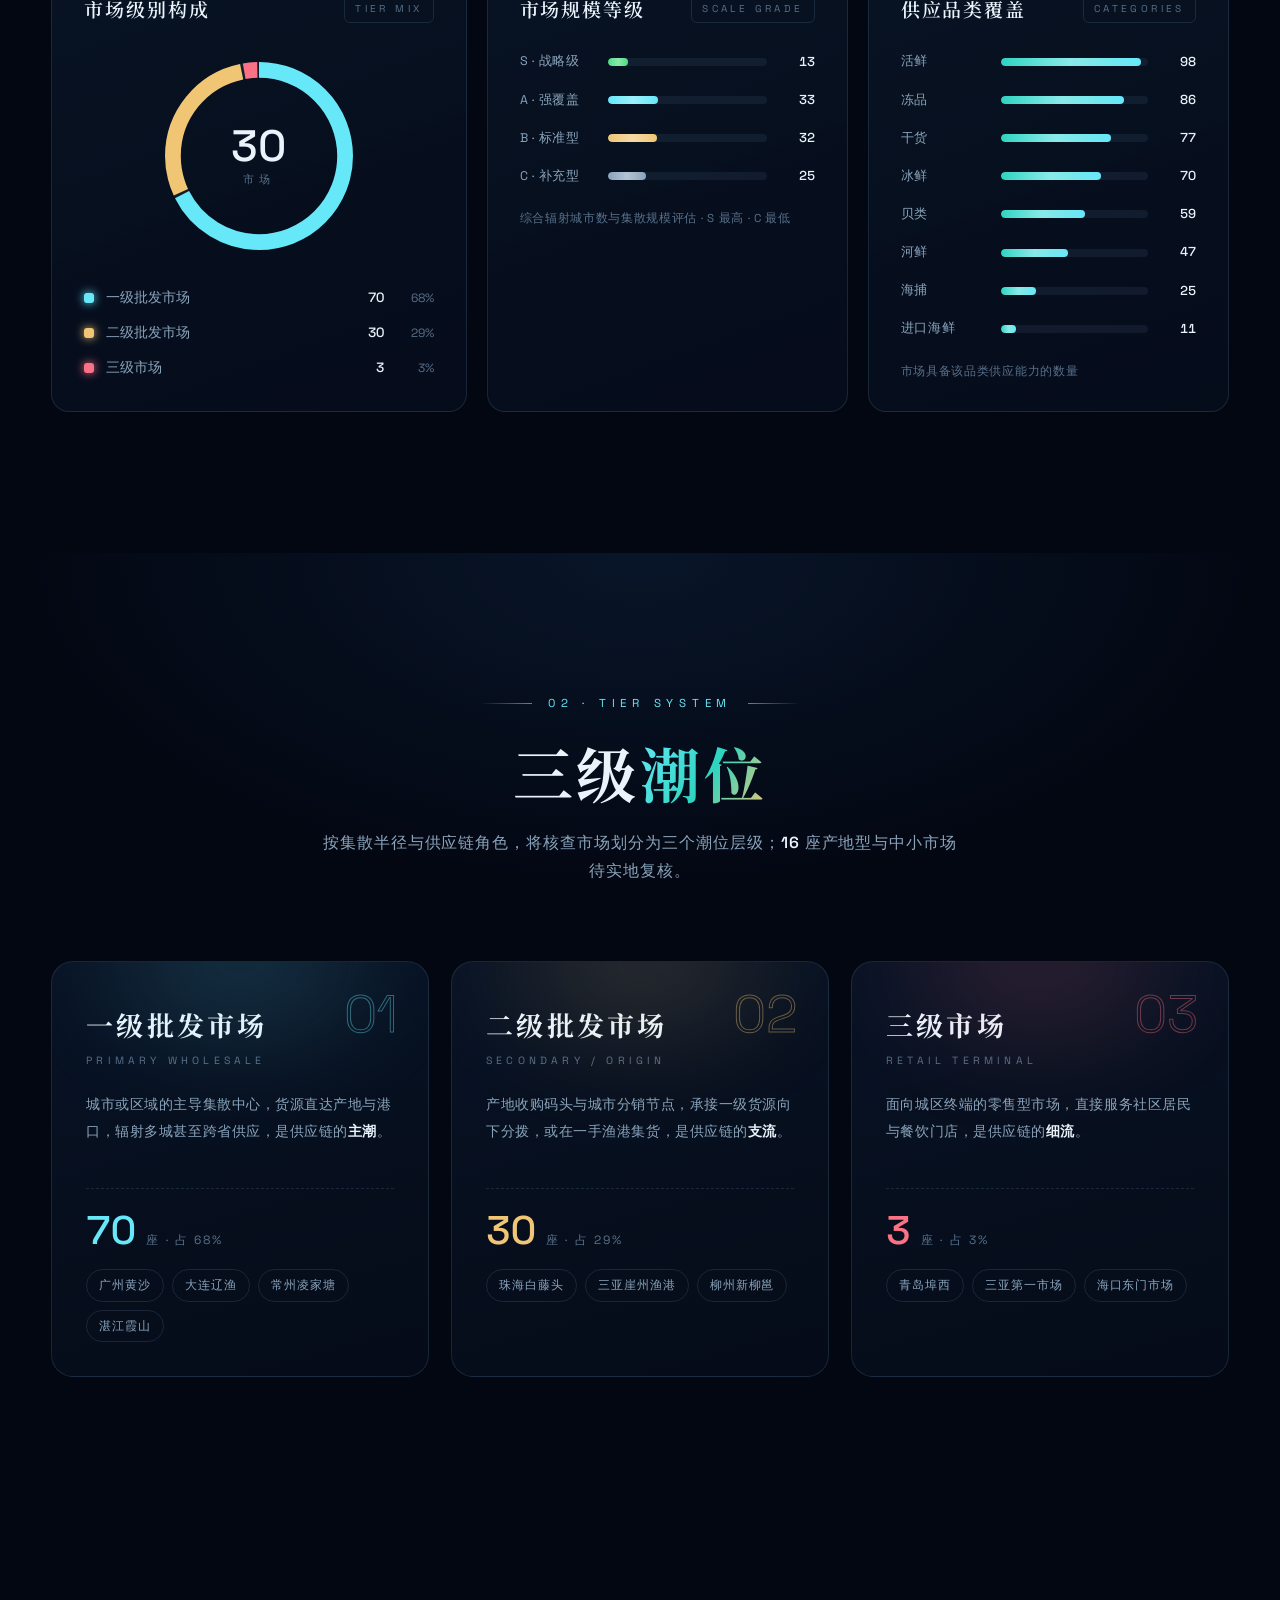
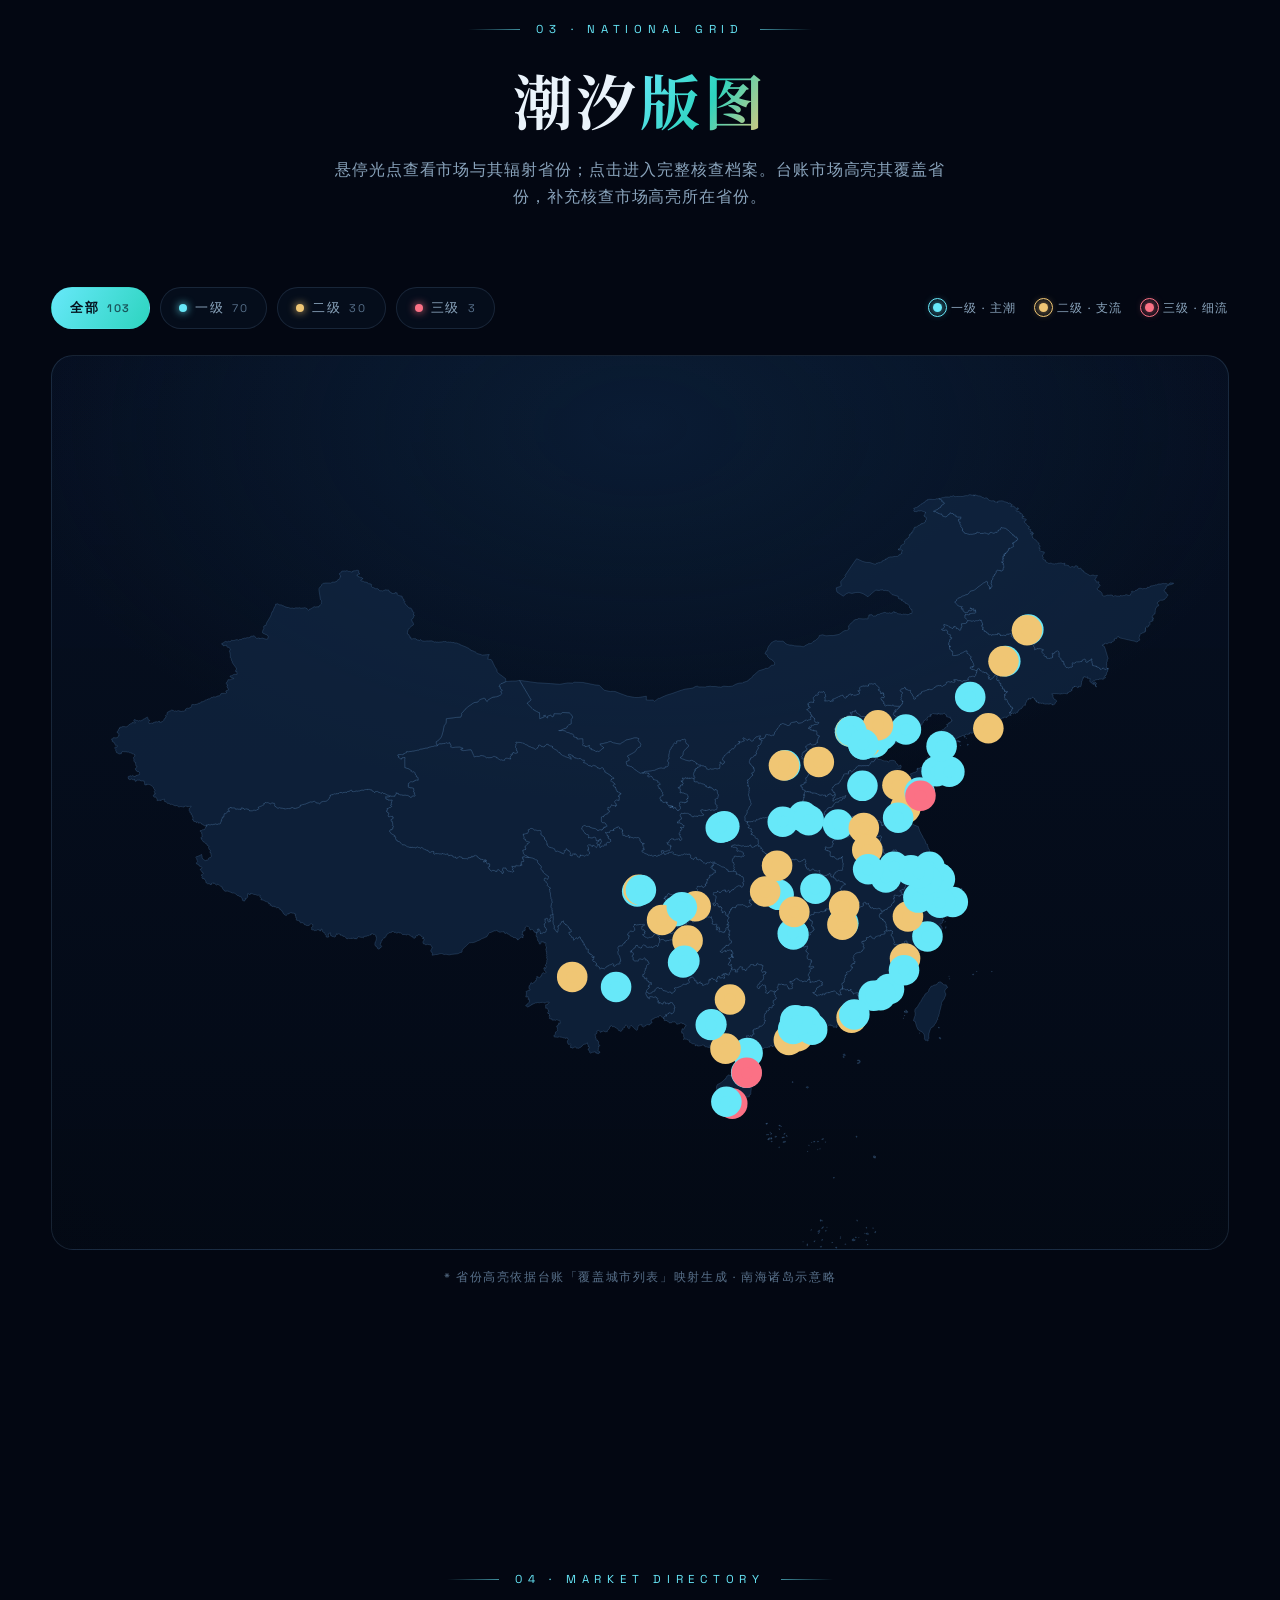
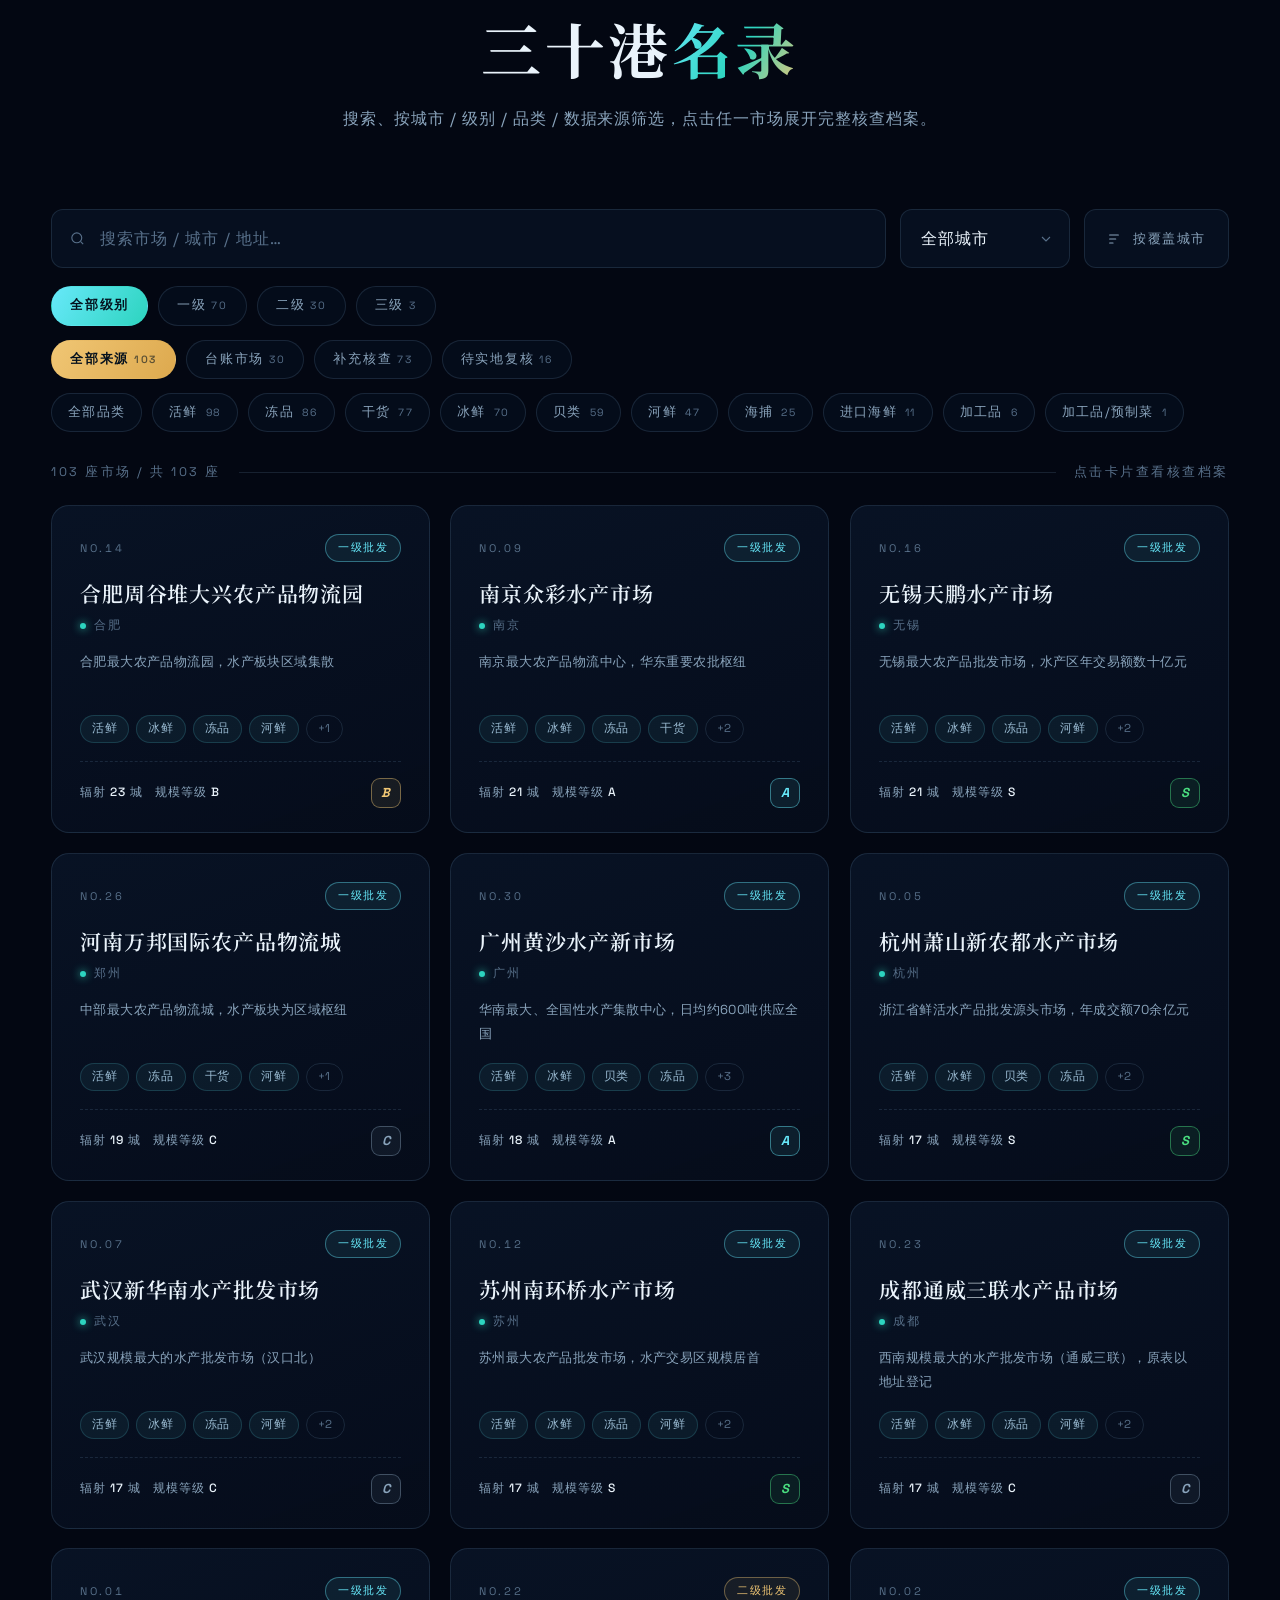
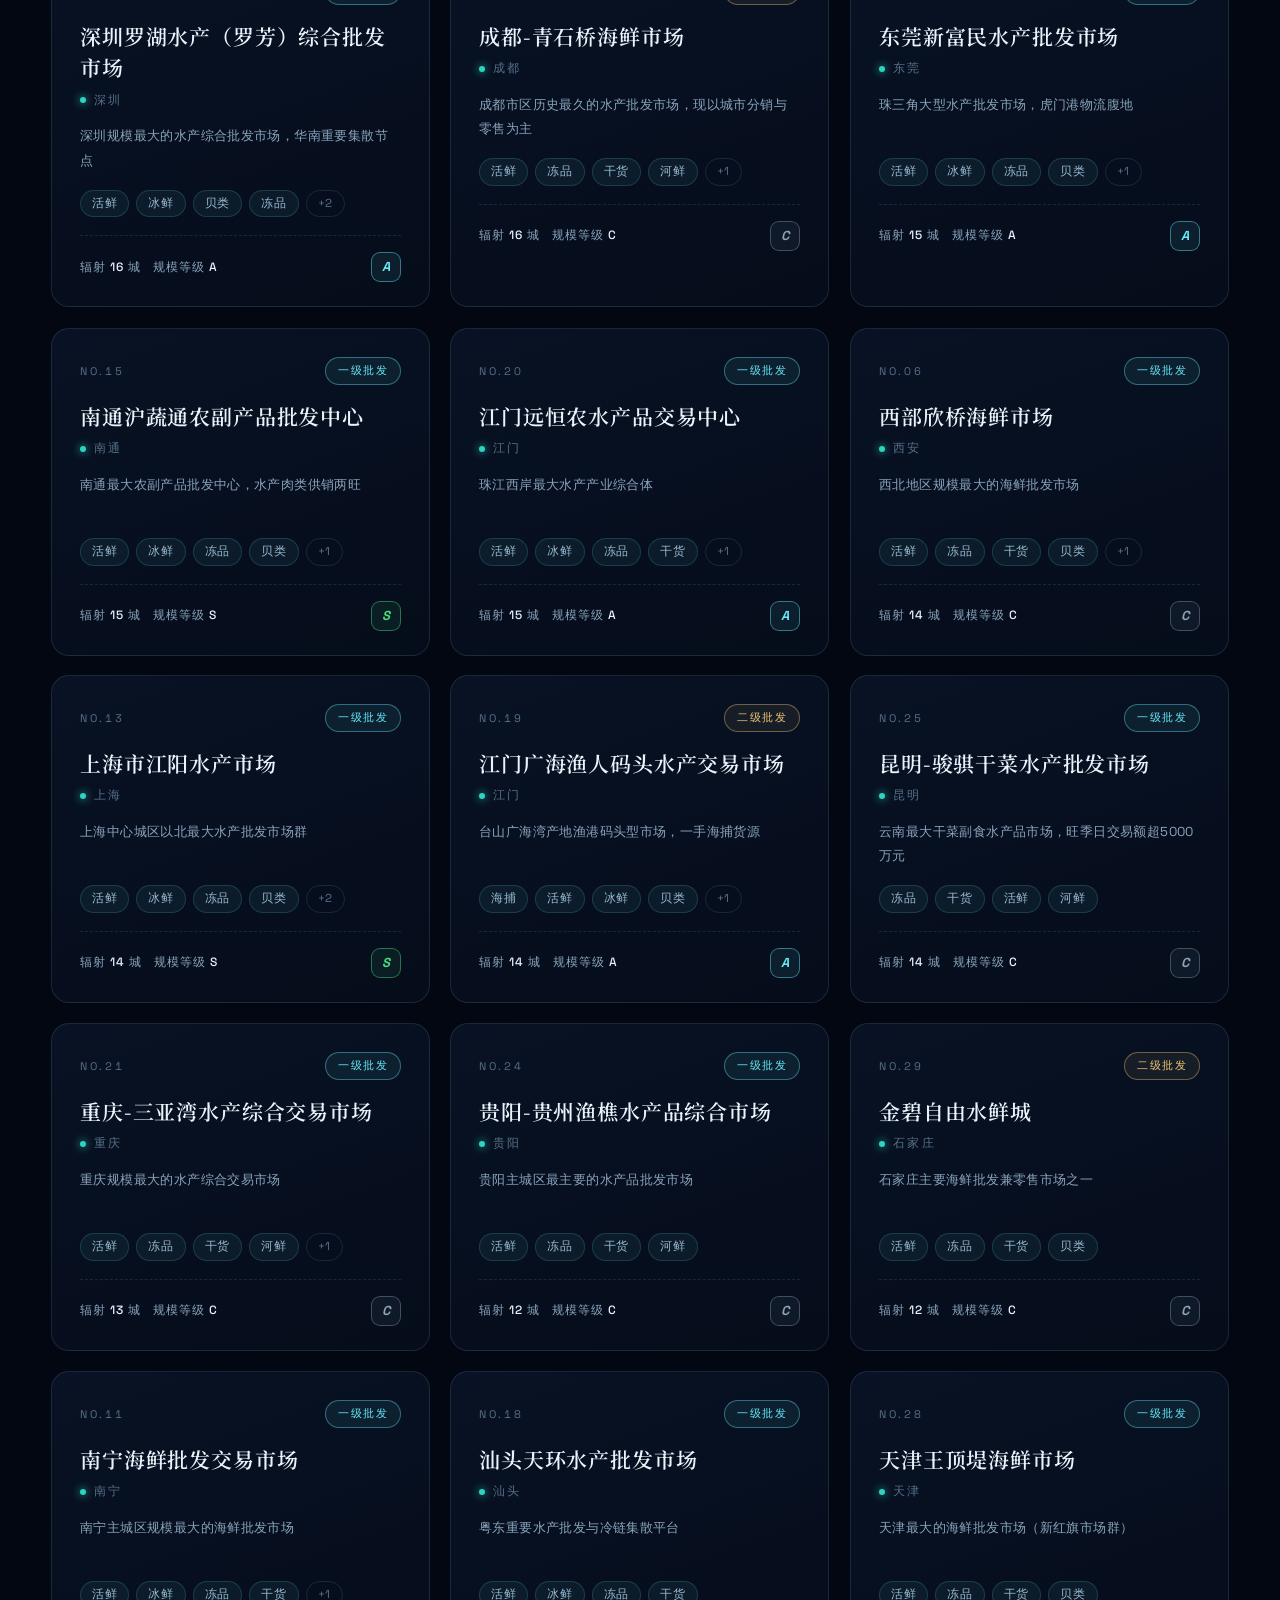
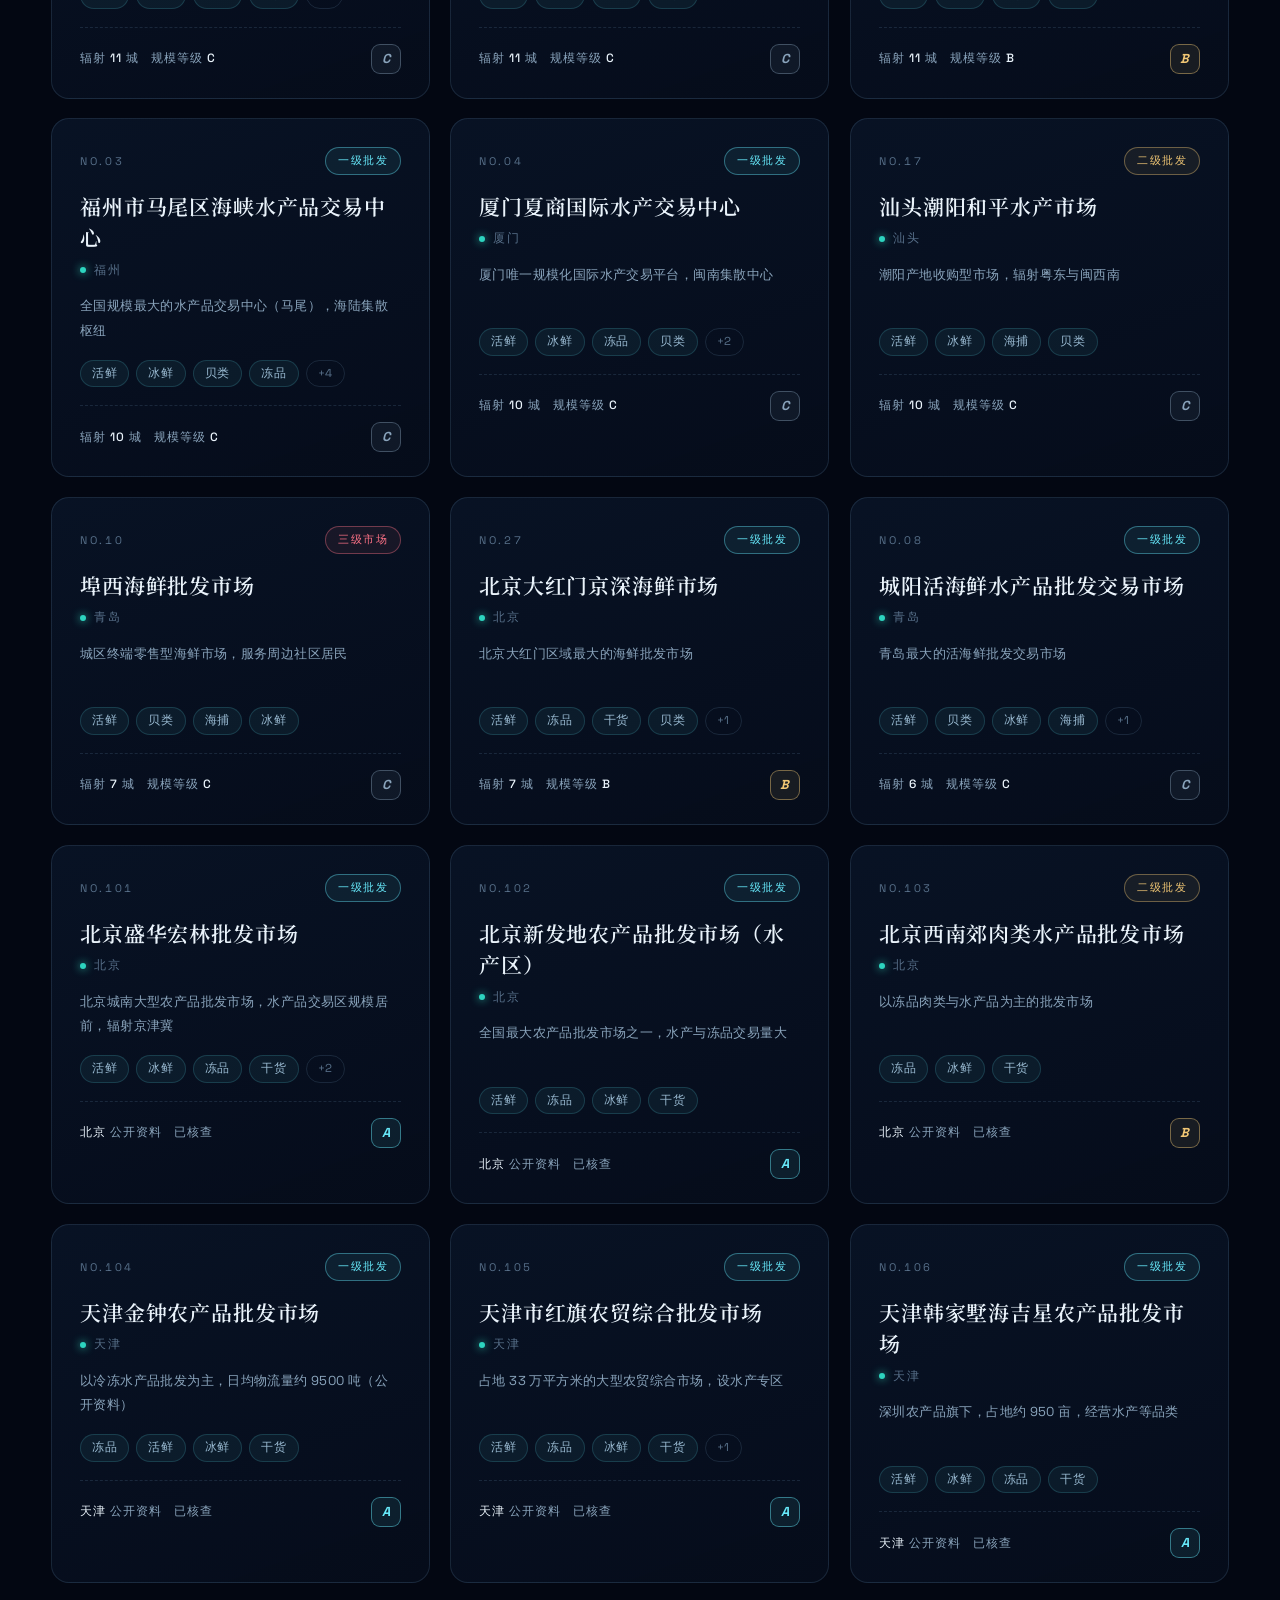
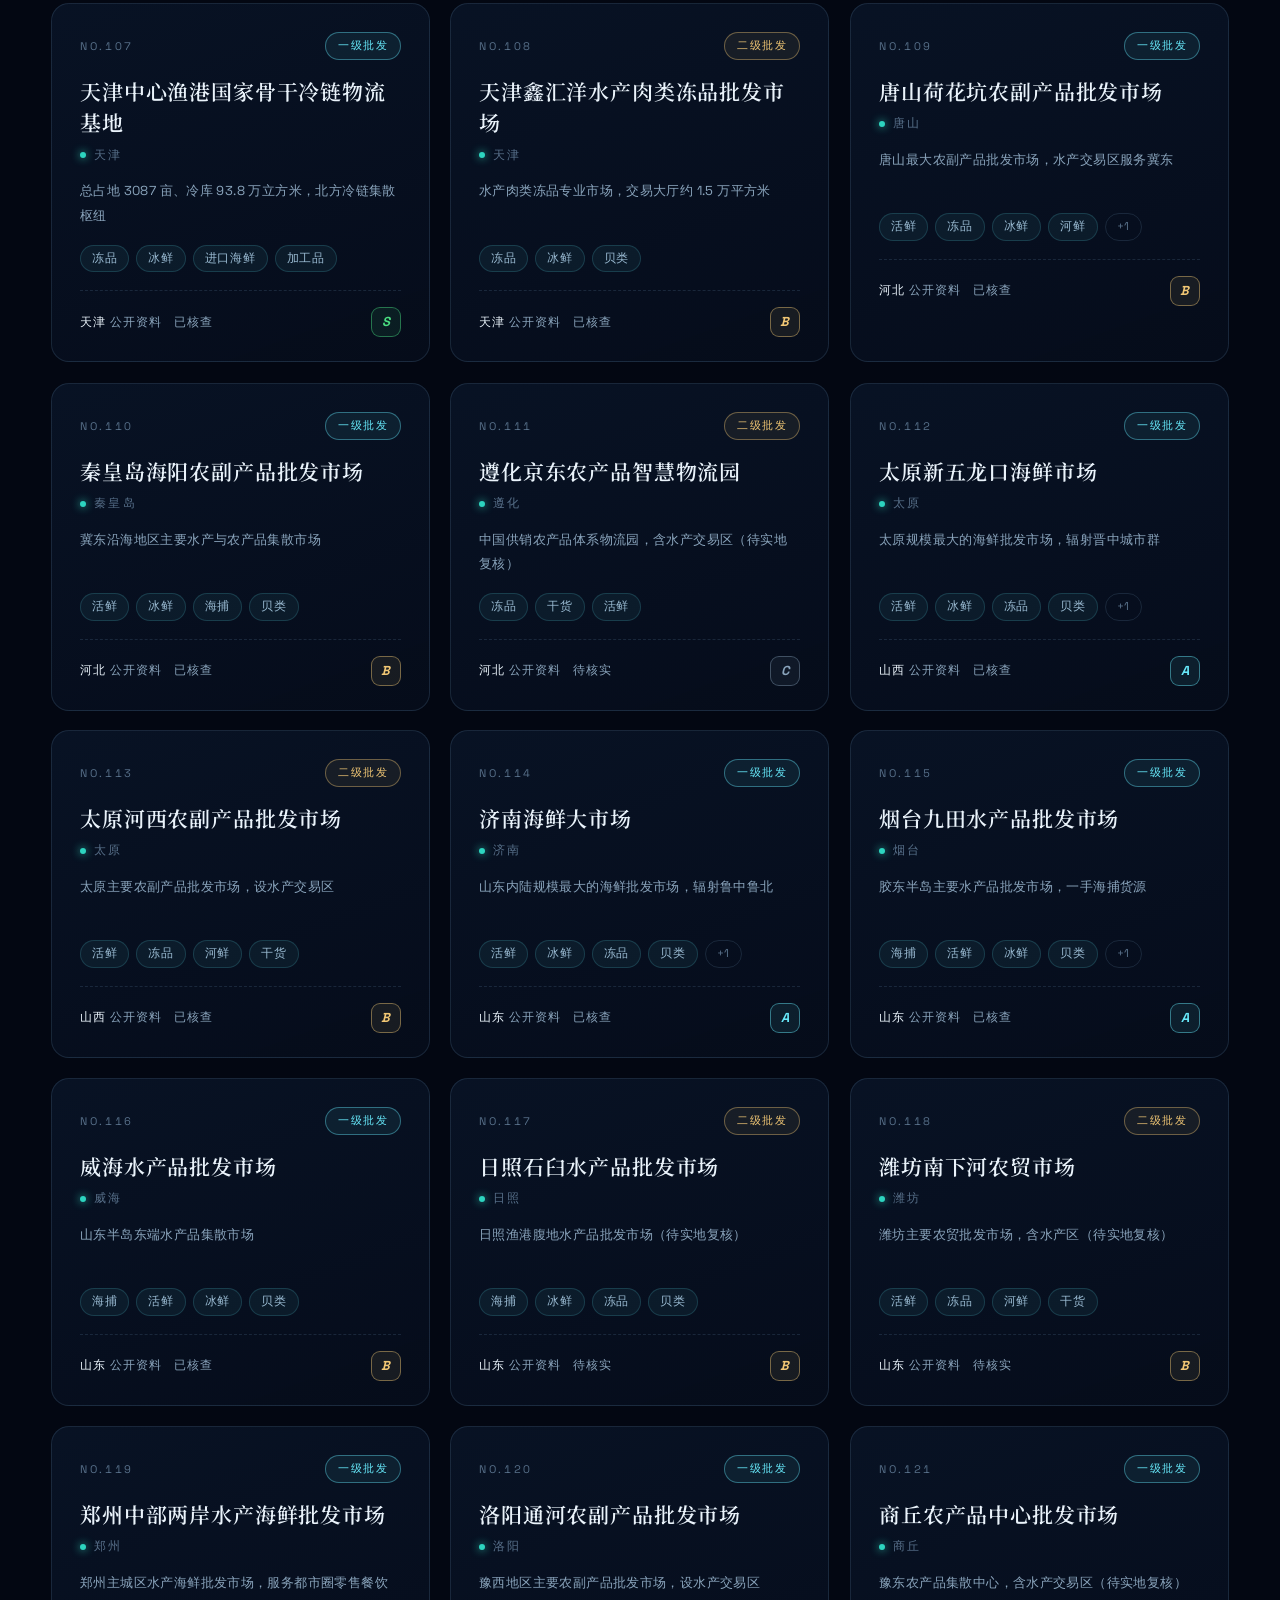
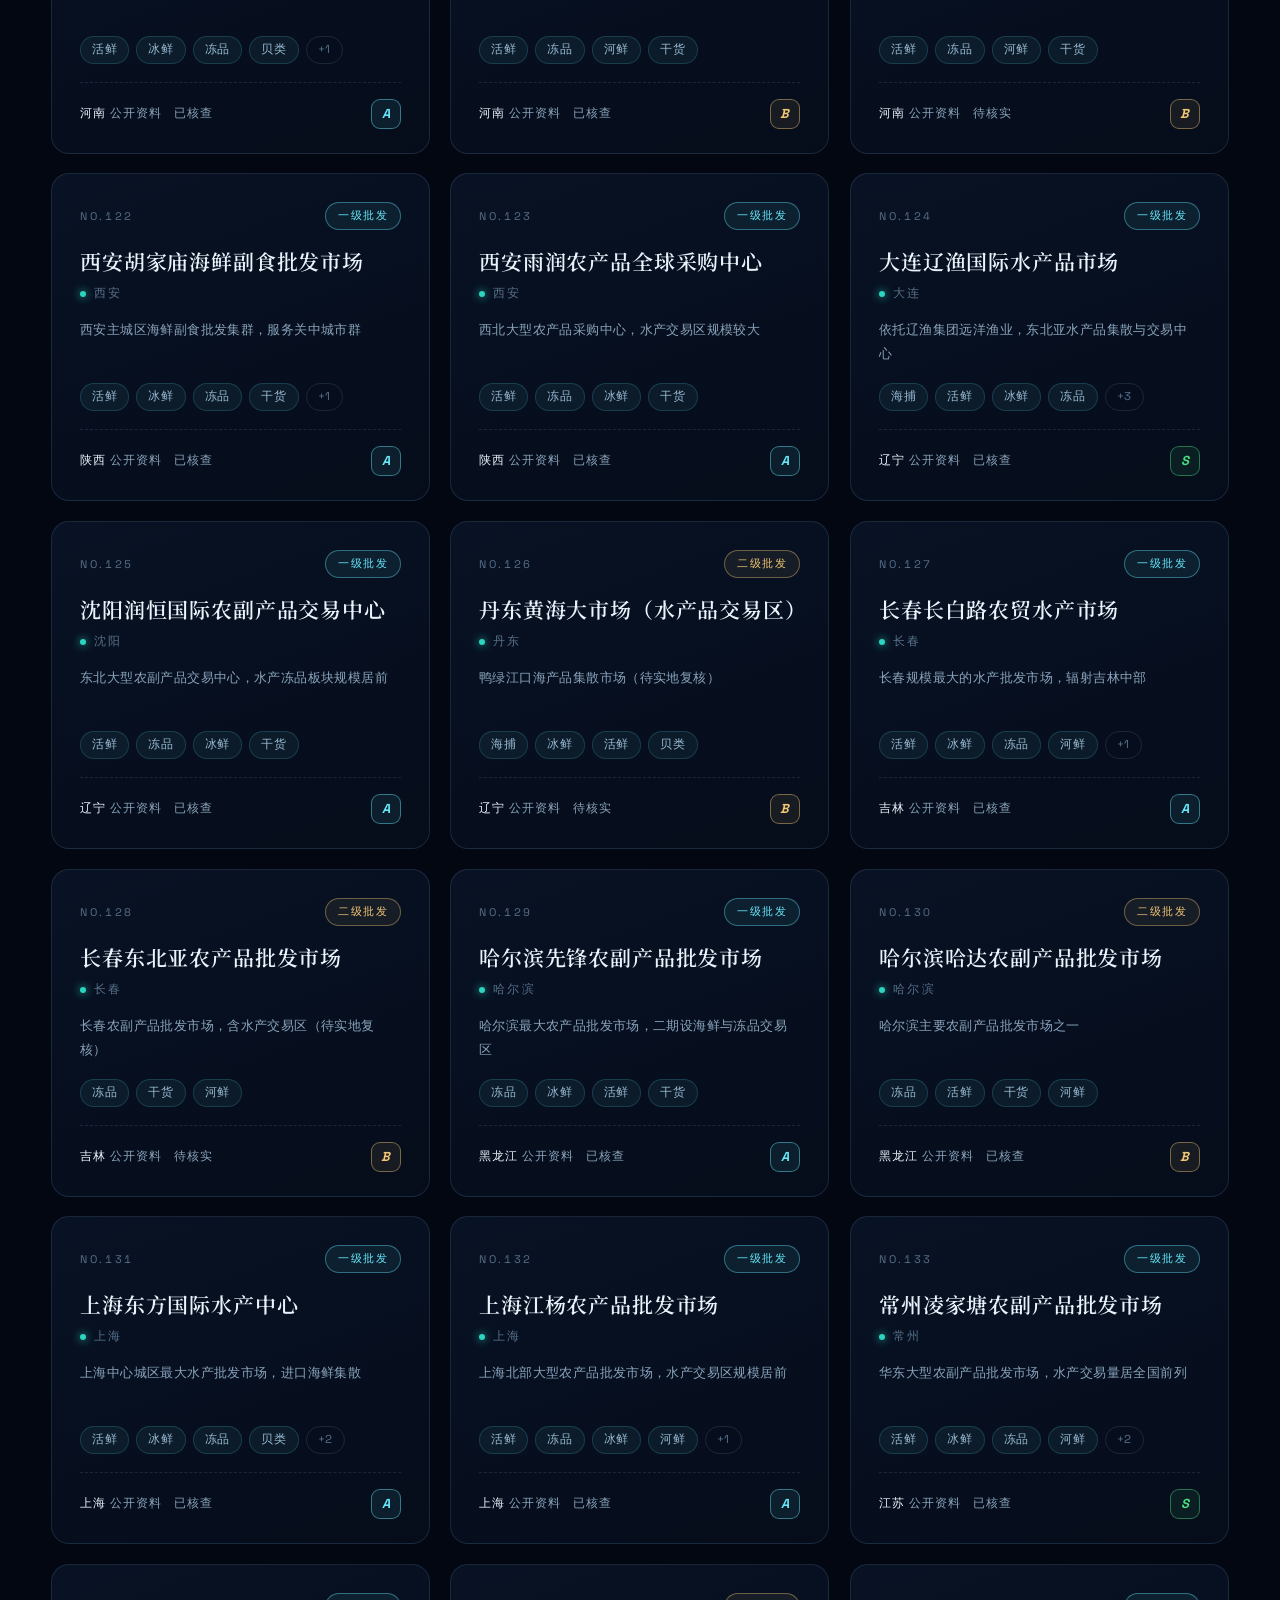
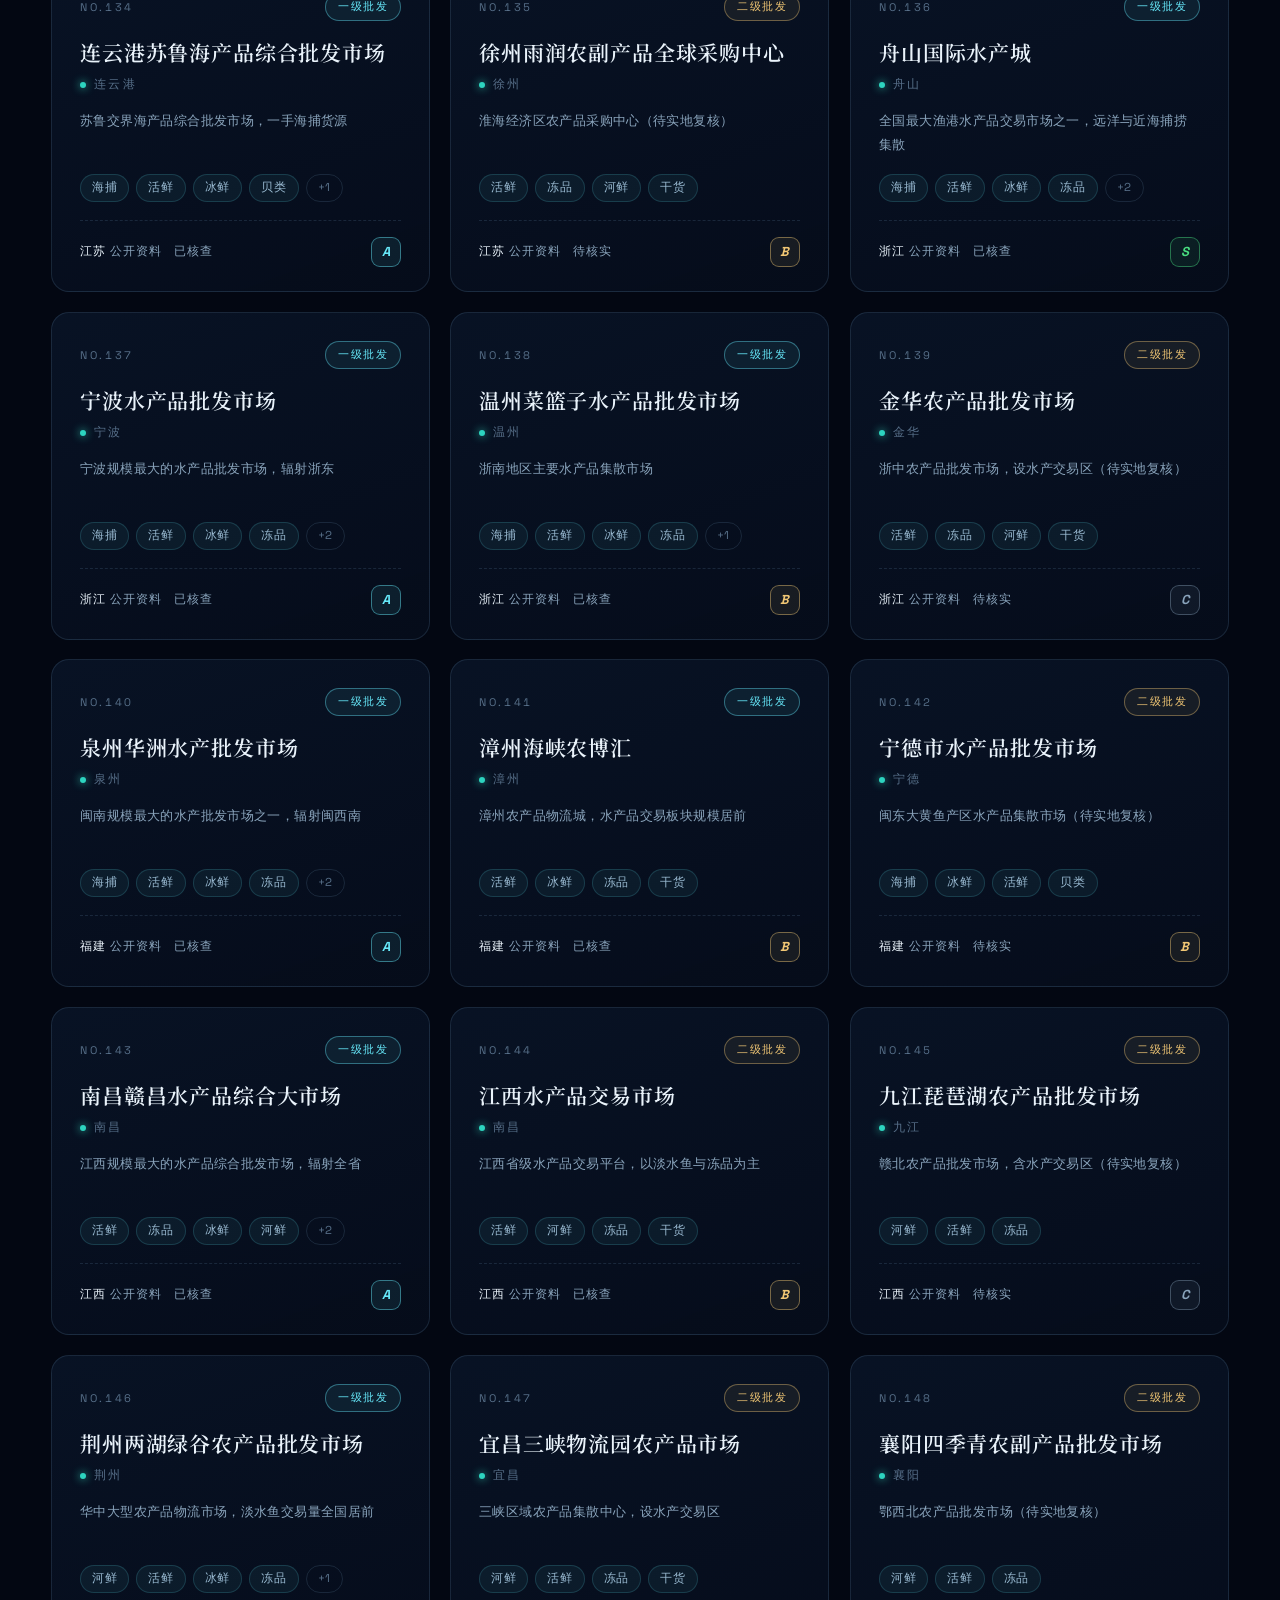
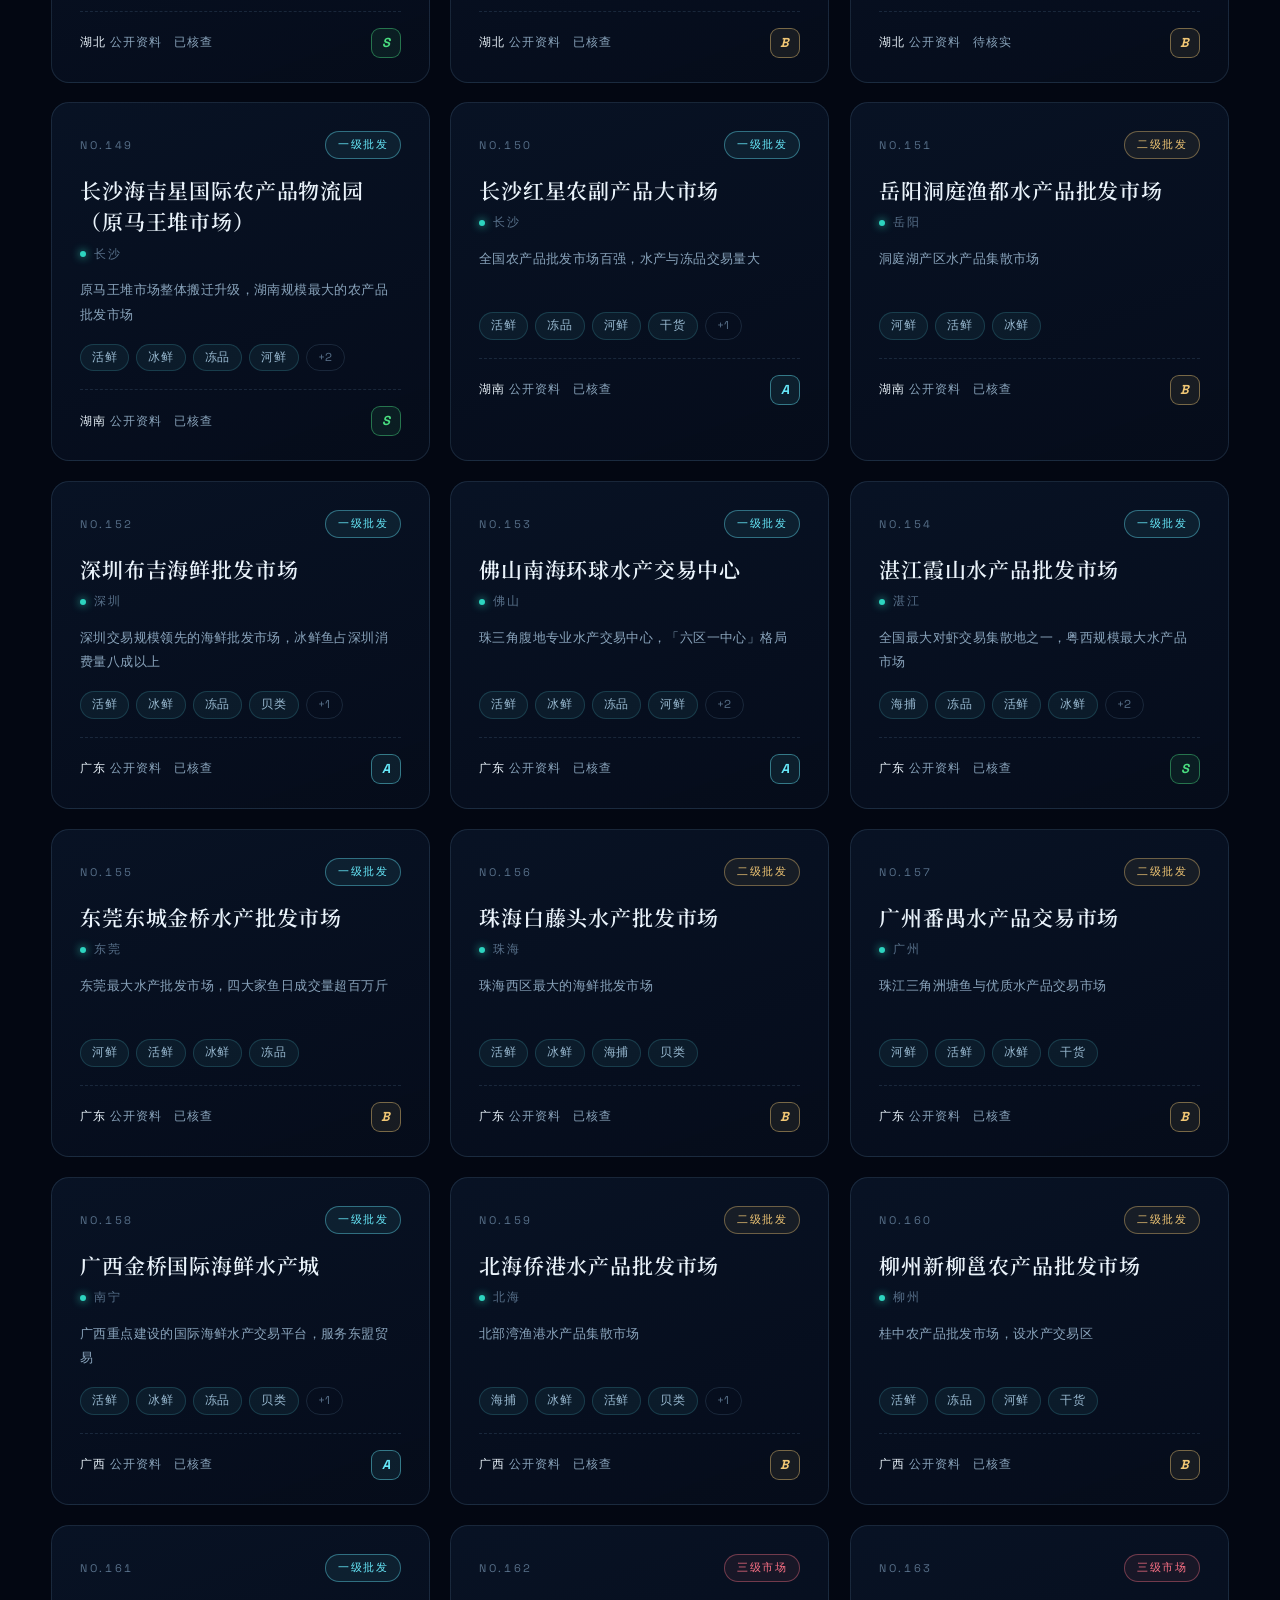
==== commit 098c69cc: "feat: 片头升级为完整开场序列（2.8s+跳过），修复减少动态效果下片头一闪而过；资源加版本号防缓存" ====
--- a/index.html
+++ b/index.html
@@ -13,7 +13,7 @@
 <link rel="preconnect" href="https://fonts.googleapis.com">
 <link rel="preconnect" href="https://fonts.gstatic.com" crossorigin>
 <link href="https://fonts.googleapis.com/css2?family=Noto+Serif+SC:wght@400;500;600;700;900&family=Space+Grotesk:wght@300;400;500;600;700&display=swap" rel="stylesheet">
-<link rel="stylesheet" href="assets/css/style.css">
+<link rel="stylesheet" href="assets/css/style.css?v=20260808c">
 </head>
 <body class="is-loading">
 <noscript><style>.reveal,.reveal-hero,.hero-title .ch{opacity:1!important;transform:none!important;filter:none!important}#preloader{display:none!important}</style></noscript>
@@ -24,13 +24,18 @@
 
 <!-- ══════════ 预加载 ══════════ -->
 <div id="preloader" aria-hidden="true">
-  <div class="pre-mark">
-    <svg viewBox="0 0 64 64"><path d="M8 30c7-9 14-11 21-6.5S43 27 56 16" /><path d="M8 40c7-9 14-11 21-6.5S43 37 56 26" /></svg>
-  </div>
-  <p class="pre-welcome">欢迎来到<i>「</i><b>杜海欣海鲜科技空间</b><i>」</i></p>
-  <div class="pre-num"><span id="pre-count">0</span><em>%</em></div>
-  <div class="pre-line"><i></i></div>
-  <p class="pre-label">正在校准潮汐数据…</p>
+  <div class="pre-bg" aria-hidden="true"></div>
+  <div class="pre-inner">
+    <div class="pre-mark">
+      <svg viewBox="0 0 64 64"><path d="M8 30c7-9 14-11 21-6.5S43 27 56 16" /><path d="M8 40c7-9 14-11 21-6.5S43 37 56 26" /></svg>
+    </div>
+    <h2 class="pre-welcome">欢迎来到<i>「</i><b>杜海欣海鲜科技空间</b><i>」</i></h2>
+    <p class="pre-sub">海鲜水产批发市场 · 供应能力全景核查</p>
+    <div class="pre-num"><span id="pre-count">0</span><em>%</em></div>
+    <div class="pre-line"><i></i></div>
+    <p class="pre-label">正在校准潮汐数据…</p>
+  </div>
+  <button class="pre-skip" id="pre-skip" type="button">跳过片头 · SKIP</button>
 </div>
 
 <!-- ══════════ 导航 ══════════ -->
@@ -338,10 +343,10 @@
 
 <button id="toTop" aria-label="回到顶部" data-hover><svg viewBox="0 0 24 24"><path d="M12 19V5M6 11l6-6 6 6"/></svg></button>
 
-<script src="assets/js/china-geo.js"></script>
-<script src="assets/js/data.js"></script>
-<script src="assets/js/data-extra.js"></script>
-<script src="assets/js/ocean.js"></script>
-<script src="assets/js/app.js"></script>
+<script src="assets/js/china-geo.js?v=20260808c"></script>
+<script src="assets/js/data.js?v=20260808c"></script>
+<script src="assets/js/data-extra.js?v=20260808c"></script>
+<script src="assets/js/ocean.js?v=20260808c"></script>
+<script src="assets/js/app.js?v=20260808c"></script>
 </body>
 </html>
--- a/assets/css/style.css
+++ b/assets/css/style.css
@@ -79,39 +79,67 @@
 #progress i{display:block;height:100%;width:0;
   background:linear-gradient(90deg,var(--teal),var(--cyan),var(--gold));box-shadow:0 0 14px rgba(103,232,249,.8)}
 
-/* ---------- 预加载 ---------- */
+/* ---------- 片头 / 预加载 ---------- */
 #preloader{
-  position:fixed;inset:0;z-index:4000;background:#030712;display:flex;flex-direction:column;
-  align-items:center;justify-content:center;gap:26px;
-  transition:opacity .7s var(--ease),visibility .7s;
-}
-#preloader.done{opacity:0;visibility:hidden}
-.pre-mark{width:64px;height:64px;position:relative}
-.pre-mark svg{width:100%;height:100%;fill:none;stroke:var(--cyan);stroke-width:3.4;stroke-linecap:round}
-.pre-mark svg path{stroke-dasharray:120;stroke-dashoffset:120;animation:draw 1.6s var(--ease) forwards}
-.pre-mark svg path:last-child{stroke:var(--teal);animation-delay:.25s;opacity:.8}
+  position:fixed;inset:0;z-index:4000;background:#02060f;overflow:hidden;
+  display:flex;flex-direction:column;align-items:center;justify-content:center;
+  clip-path:inset(0 0 0 0);transition:clip-path 1.05s var(--ease),opacity .7s ease .35s,visibility .7s;
+}
+#preloader.done{clip-path:inset(0 0 100% 0);opacity:0;visibility:hidden;pointer-events:none}
+.pre-bg{position:absolute;inset:0;pointer-events:none;
+  background:
+    radial-gradient(60% 45% at 50% 42%,rgba(20,70,105,.55),transparent 70%),
+    radial-gradient(45% 35% at 18% 78%,rgba(45,212,191,.16),transparent 72%),
+    radial-gradient(45% 35% at 84% 22%,rgba(103,232,249,.13),transparent 72%),
+    linear-gradient(180deg,#02060f,#04101f 55%,#02060f)}
+.pre-bg::after{content:"";position:absolute;inset:0;opacity:.5;
+  background-image:radial-gradient(rgba(150,205,240,.22) 1px,transparent 1px);
+  background-size:34px 34px;
+  -webkit-mask-image:radial-gradient(60% 55% at 50% 45%,#000,transparent 78%);
+  mask-image:radial-gradient(60% 55% at 50% 45%,#000,transparent 78%)}
+.pre-inner{position:relative;z-index:2;display:flex;flex-direction:column;align-items:center;
+  gap:20px;text-align:center;padding:0 24px;transition:transform 1s var(--ease),opacity .6s ease .2s}
+#preloader.done .pre-inner{transform:translateY(-34px);opacity:0}
+.pre-mark{width:72px;height:72px;position:relative}
+.pre-mark svg{width:100%;height:100%;fill:none;stroke:var(--cyan);stroke-width:3.4;stroke-linecap:round;
+  filter:drop-shadow(0 0 14px rgba(103,232,249,.45))}
+.pre-mark svg path{stroke-dasharray:120;stroke-dashoffset:120;animation:draw 1.5s var(--ease) .1s forwards}
+.pre-mark svg path:last-child{stroke:var(--teal);animation-delay:.35s;opacity:.8}
 @keyframes draw{to{stroke-dashoffset:0}}
-.pre-num{font-size:clamp(44px,8vw,72px);font-weight:300;letter-spacing:.06em;display:flex;align-items:baseline;gap:2px}
+/* 开场欢迎语 */
+.pre-welcome{
+  display:flex;align-items:baseline;justify-content:center;flex-wrap:wrap;gap:2px;
+  font-family:var(--serif);font-weight:600;font-size:clamp(22px,3.6vw,46px);
+  letter-spacing:.1em;color:rgba(236,246,253,.96);line-height:1.45;margin:0;
+  opacity:0;transform:translateY(22px) scale(.97);filter:blur(12px);
+  animation:preWelcome 1.3s var(--ease) .35s both;
+}
+.pre-welcome b{
+  font-weight:700;background:linear-gradient(110deg,#fff 8%,var(--cyan) 45%,var(--teal) 72%,var(--gold));
+  -webkit-background-clip:text;background-clip:text;color:transparent;
+  filter:drop-shadow(0 0 30px rgba(103,232,249,.4));
+  background-size:220% 100%;animation:preShine 3.4s linear .8s infinite;
+}
+@keyframes preShine{0%{background-position:0% 50%}100%{background-position:200% 50%}}
+.pre-welcome i{font-style:normal;color:rgba(103,232,249,.6);font-weight:400}
+@keyframes preWelcome{to{opacity:1;transform:none;filter:blur(0)}}
+.pre-sub{
+  font-size:clamp(11px,1.2vw,14px);letter-spacing:.48em;color:rgba(150,182,208,.85);
+  opacity:0;animation:preSub 1s var(--ease) .85s both;
+}
+@keyframes preSub{from{opacity:0;transform:translateY(10px);letter-spacing:.7em}to{opacity:1;transform:none;letter-spacing:.48em}}
+.pre-skip{position:absolute;right:clamp(20px,4vw,52px);bottom:clamp(22px,4vh,44px);z-index:3;
+  font-size:11.5px;letter-spacing:.3em;color:rgba(140,175,200,.7);border:1px solid var(--line);
+  padding:10px 20px;border-radius:99px;background:rgba(8,20,38,.5);backdrop-filter:blur(8px);
+  transition:.35s;opacity:0;animation:preSub 1s var(--ease) 1.4s both}
+.pre-skip:hover{color:var(--cyan);border-color:rgba(103,232,249,.5);box-shadow:0 0 26px -8px rgba(103,232,249,.5)}
+.pre-num{font-size:clamp(40px,6vw,64px);font-weight:300;letter-spacing:.06em;display:flex;align-items:baseline;gap:2px}
 .pre-num em{font-size:.35em;color:var(--cyan);font-style:normal}
 .pre-num span{font-variant-numeric:tabular-nums;min-width:2.2ch;text-align:right}
-.pre-line{width:min(320px,60vw);height:1px;background:rgba(140,190,235,.16);overflow:hidden}
-.pre-line i{display:block;height:100%;width:0;background:linear-gradient(90deg,var(--teal),var(--cyan));transition:width .2s}
+.pre-line{width:min(340px,62vw);height:1px;background:rgba(140,190,235,.16);overflow:hidden}
+.pre-line i{display:block;height:100%;width:0;background:linear-gradient(90deg,var(--teal),var(--cyan));transition:width .2s;
+  box-shadow:0 0 12px rgba(103,232,249,.7)}
 .pre-label{font-size:12px;letter-spacing:.5em;color:var(--dim);text-transform:uppercase}
-/* 开场欢迎语 */
-.pre-welcome{
-  display:flex;align-items:baseline;gap:2px;text-align:center;
-  font-family:var(--serif);font-weight:600;font-size:clamp(18px,2.6vw,30px);
-  letter-spacing:.12em;color:rgba(233,244,252,.94);line-height:1.5;
-  opacity:0;transform:translateY(16px);filter:blur(10px);
-  animation:preWelcome 1.2s var(--ease) .2s both;
-}
-.pre-welcome b{
-  font-weight:700;background:linear-gradient(110deg,var(--cyan),var(--teal) 50%,var(--gold));
-  -webkit-background-clip:text;background-clip:text;color:transparent;
-  text-shadow:0 0 42px rgba(103,232,249,.35);
-}
-.pre-welcome i{font-style:normal;color:rgba(103,232,249,.55);font-weight:400}
-@keyframes preWelcome{to{opacity:1;transform:none;filter:blur(0)}}
 
 /* ---------- 导航 ---------- */
 #nav{
